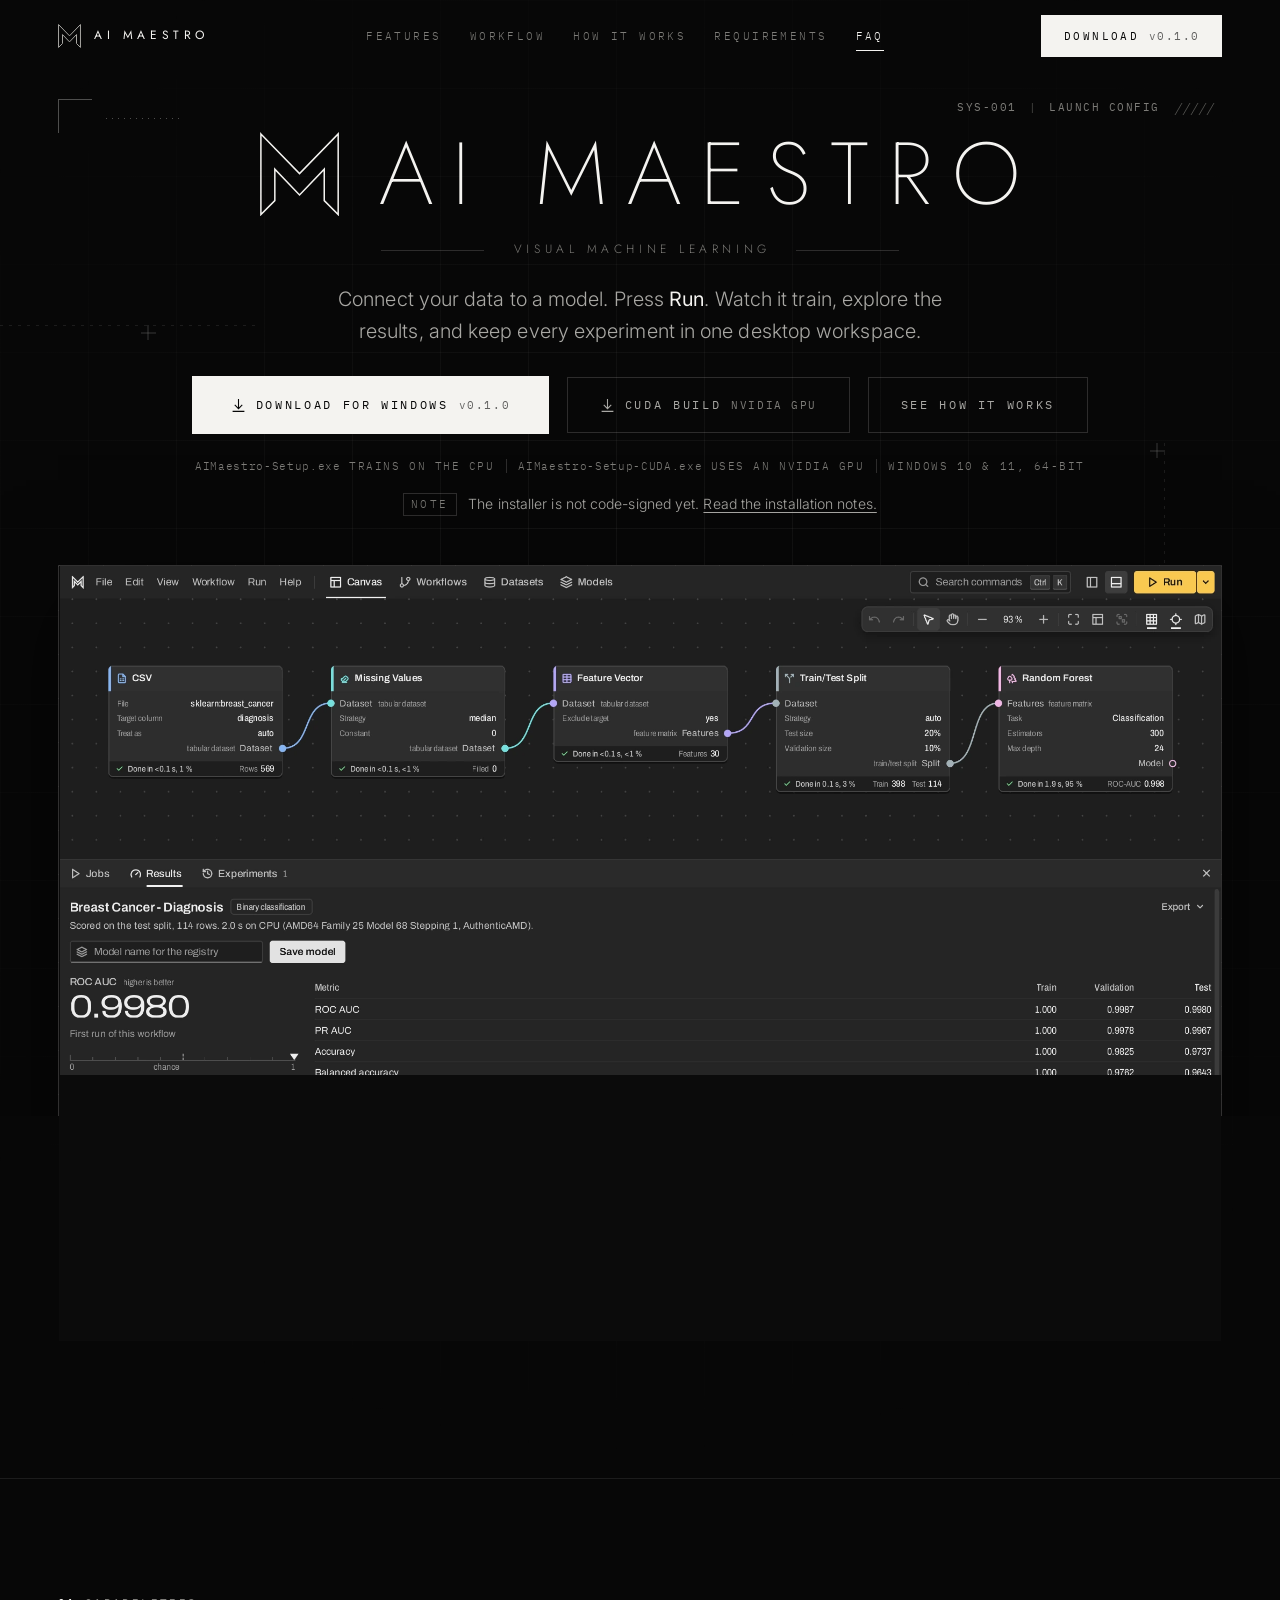
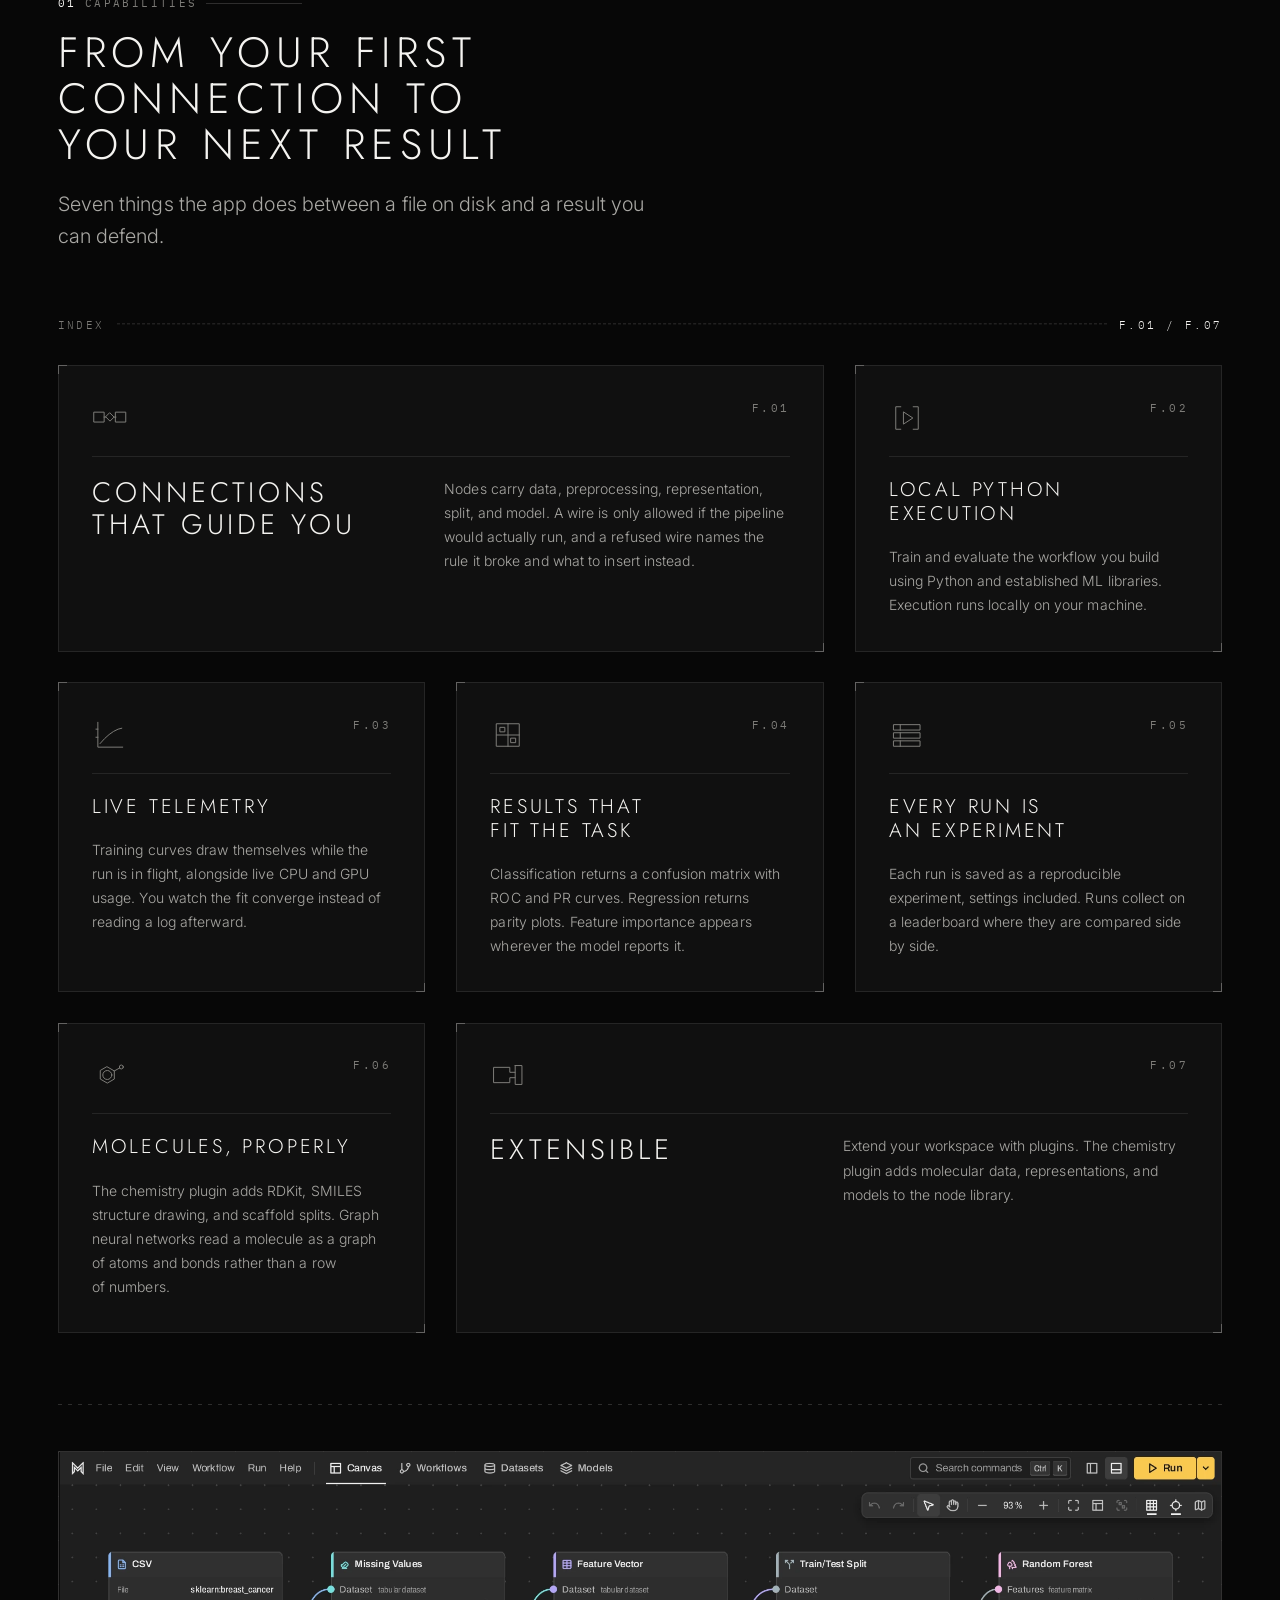
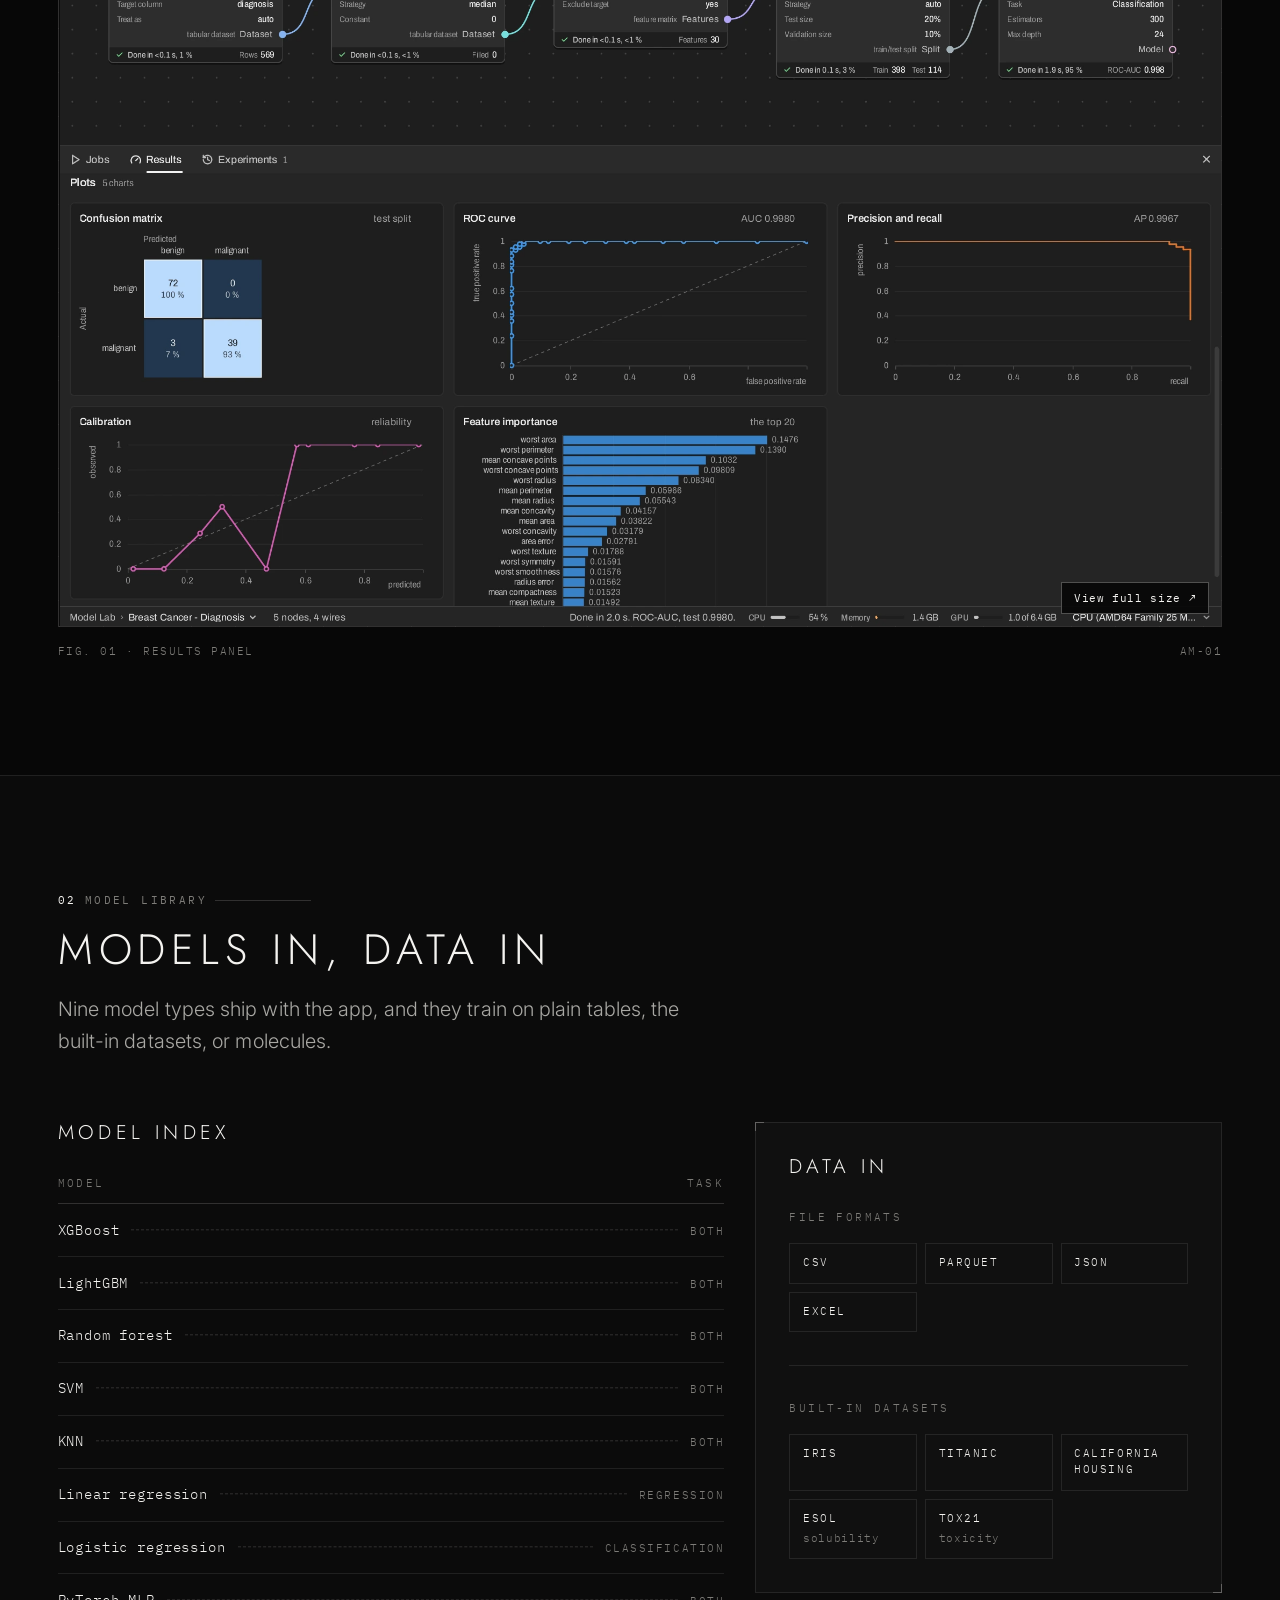
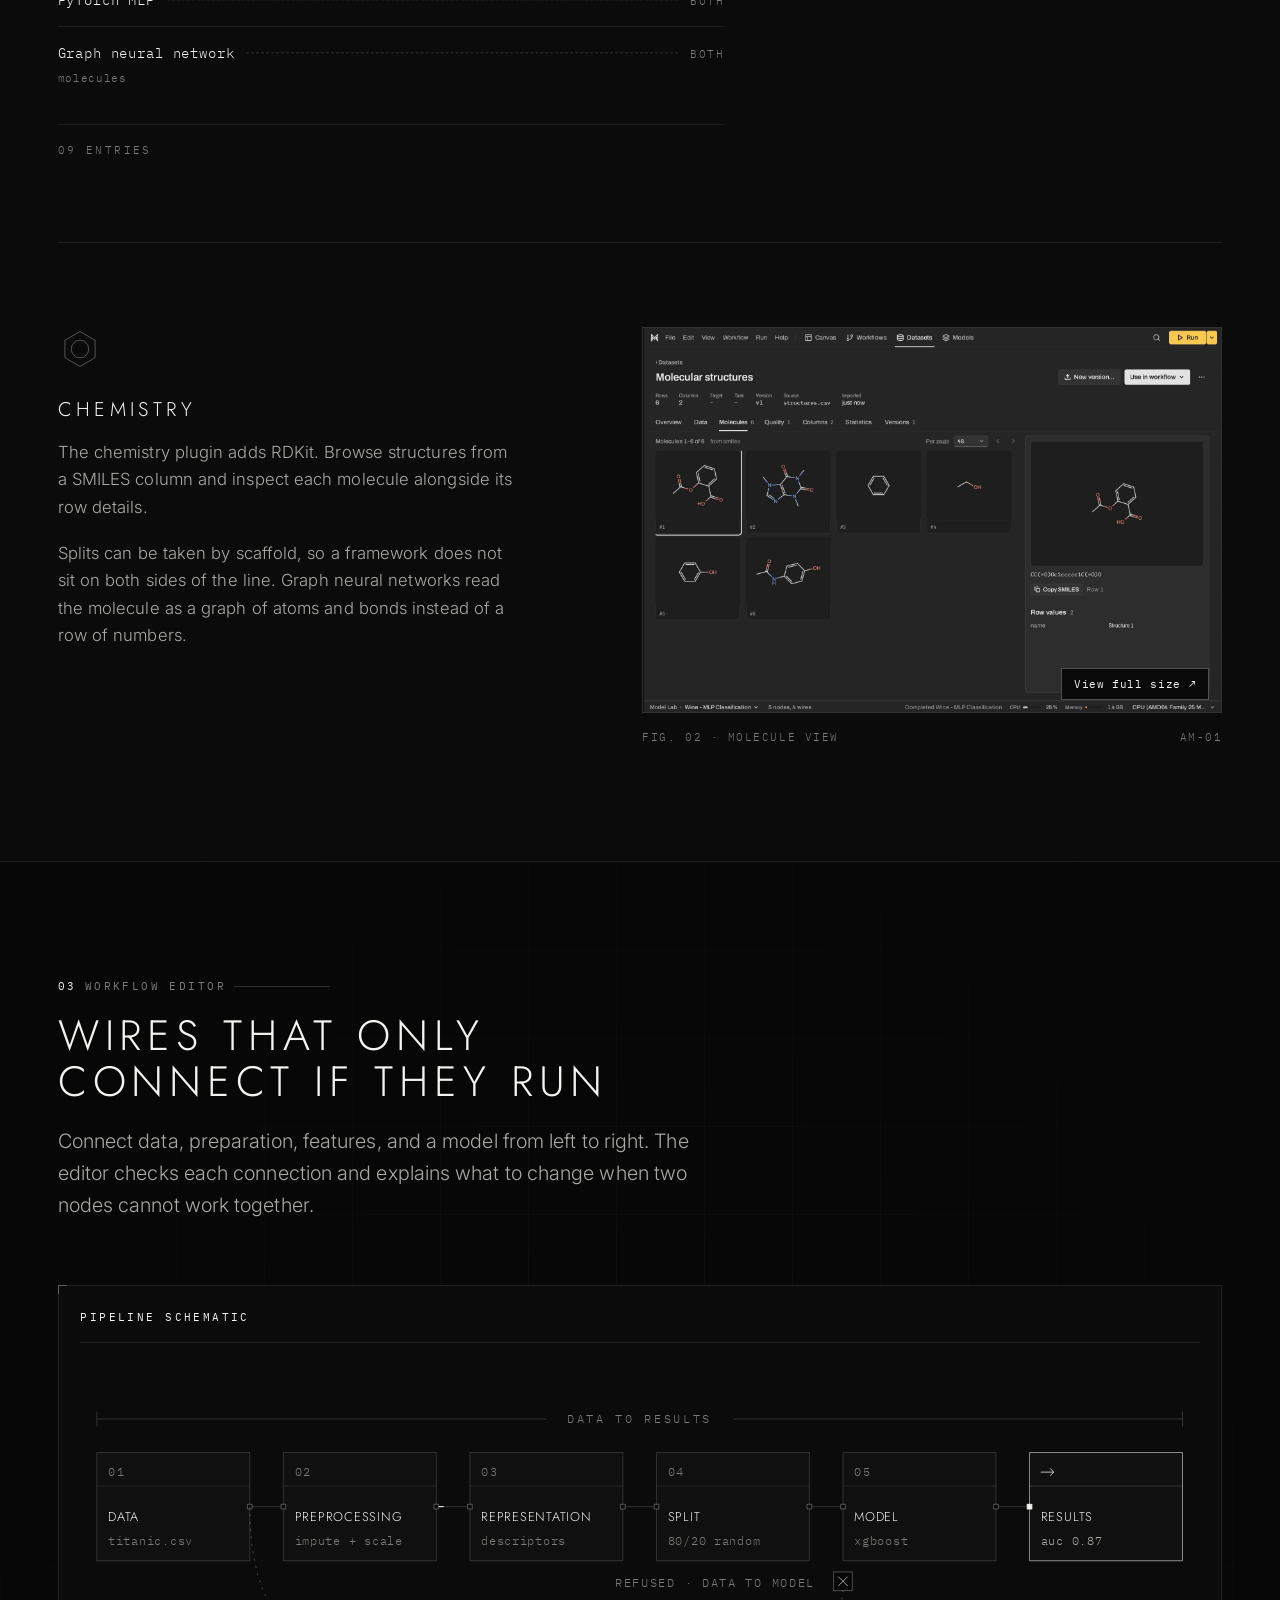
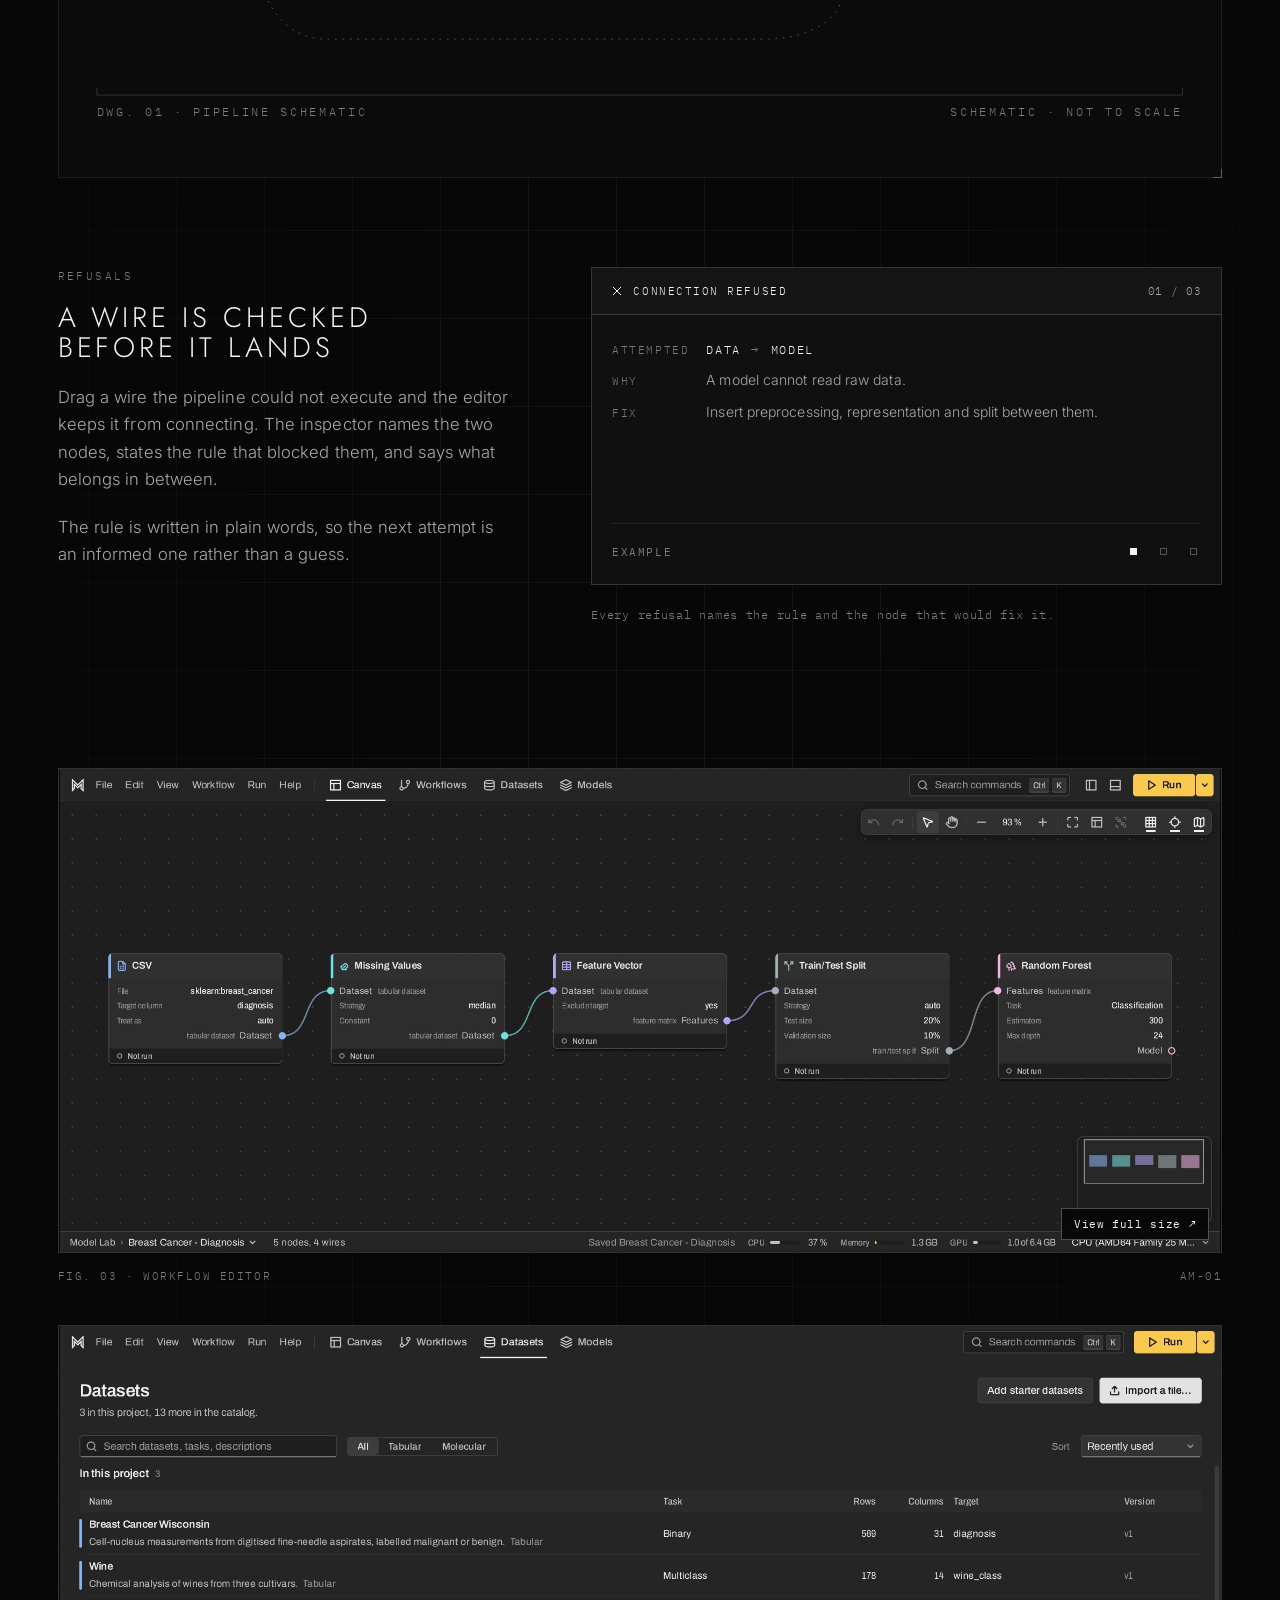
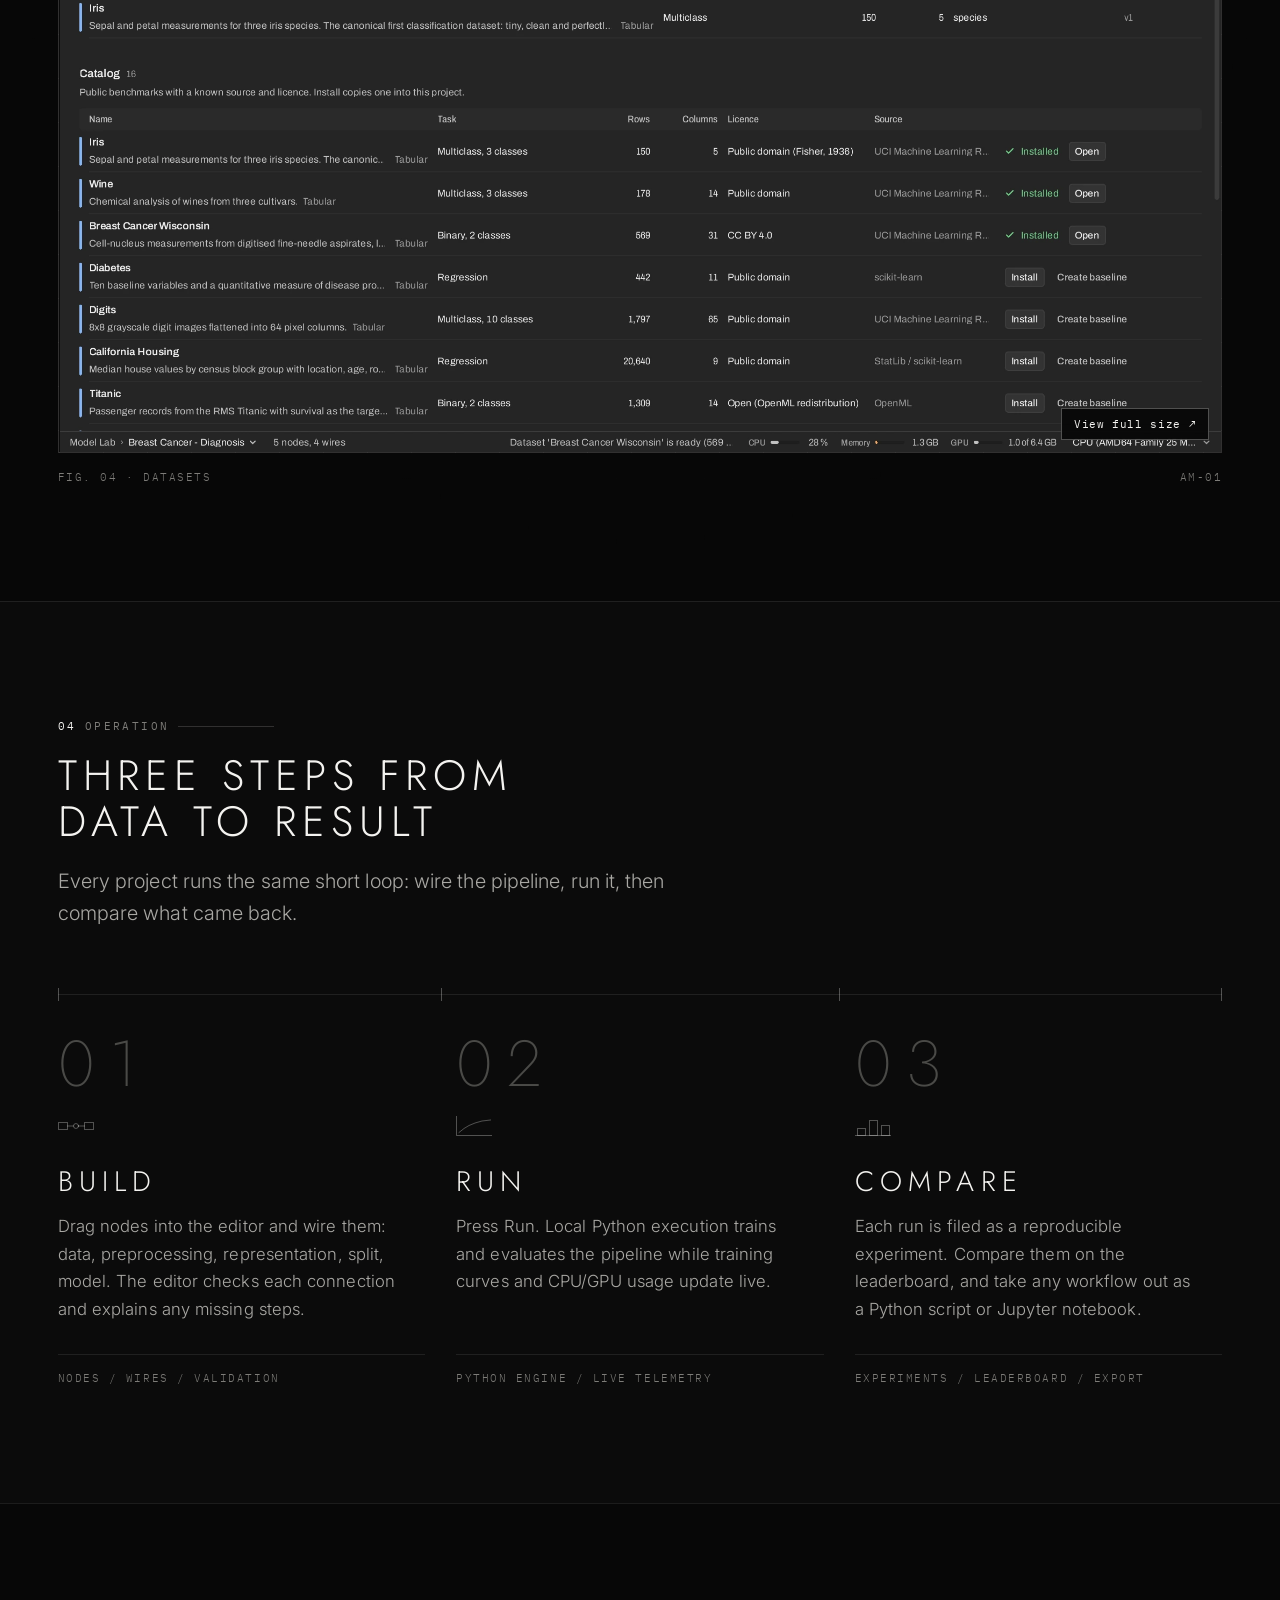
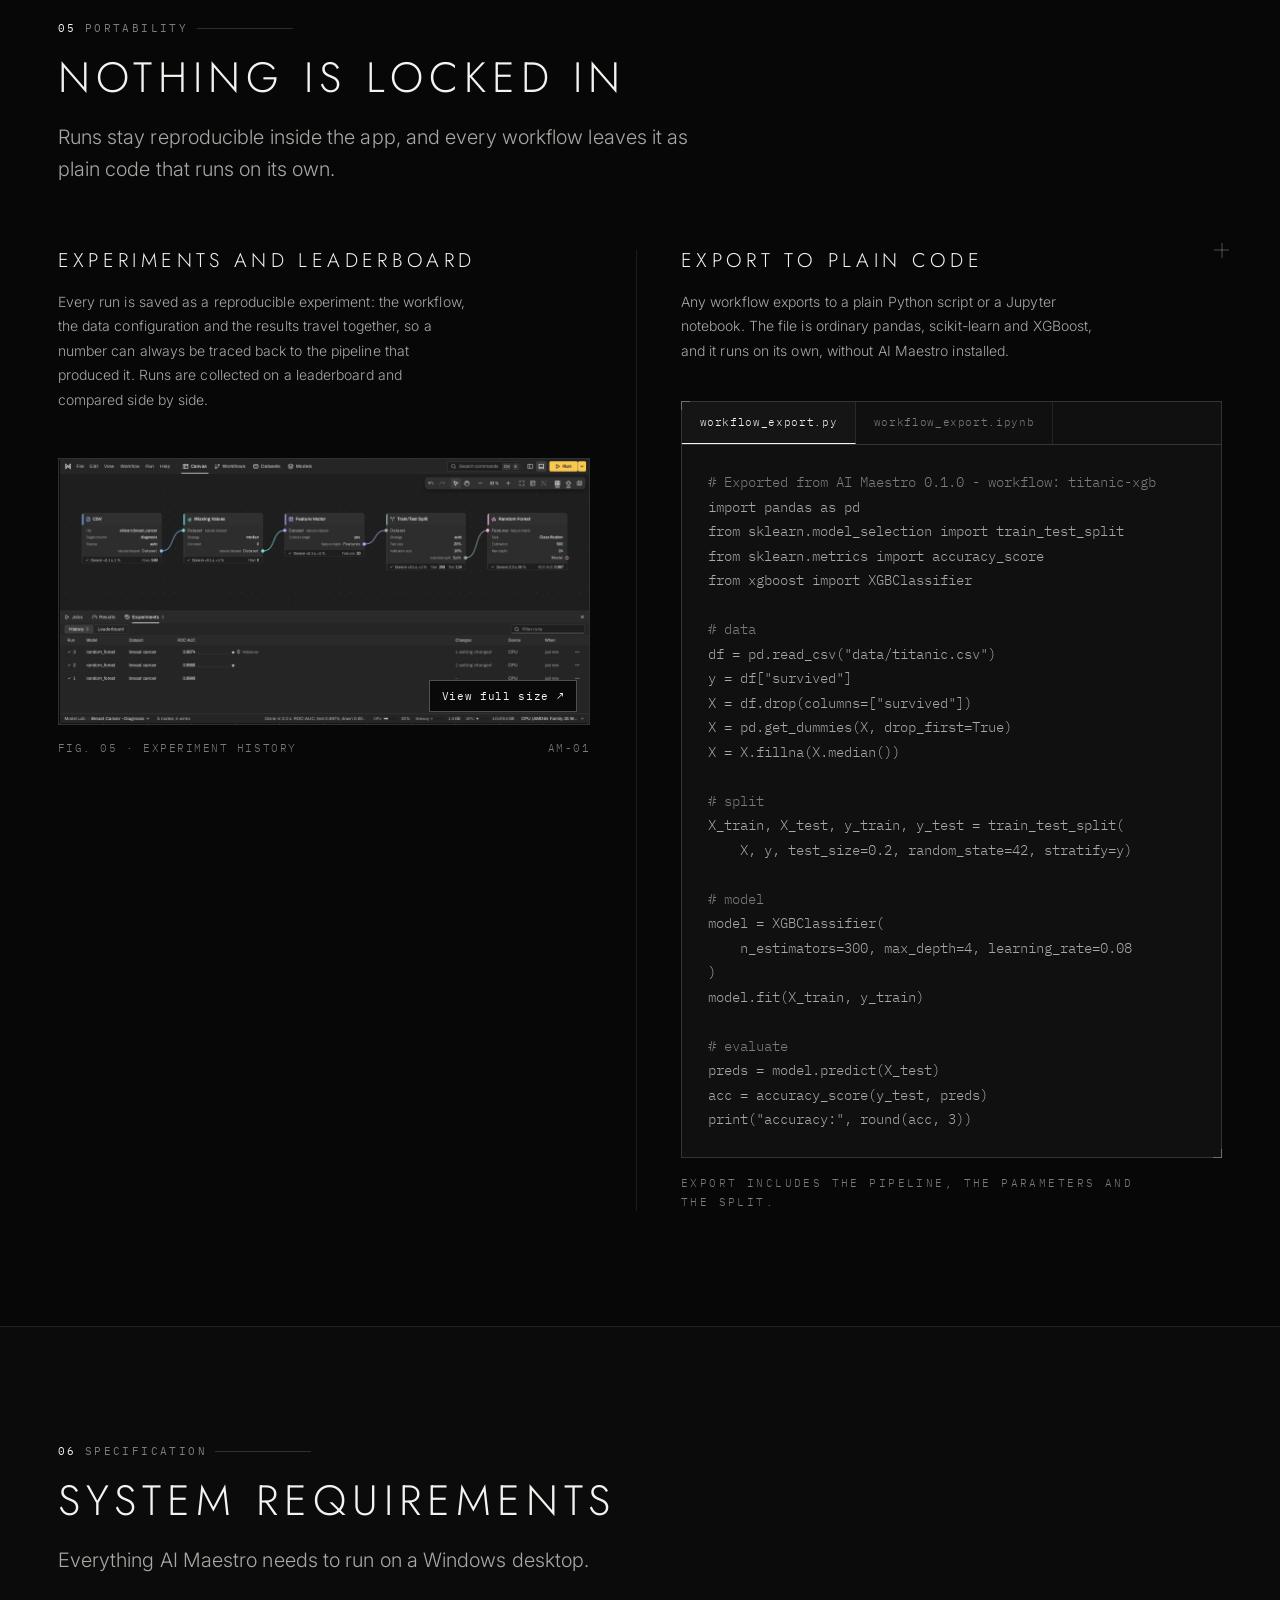
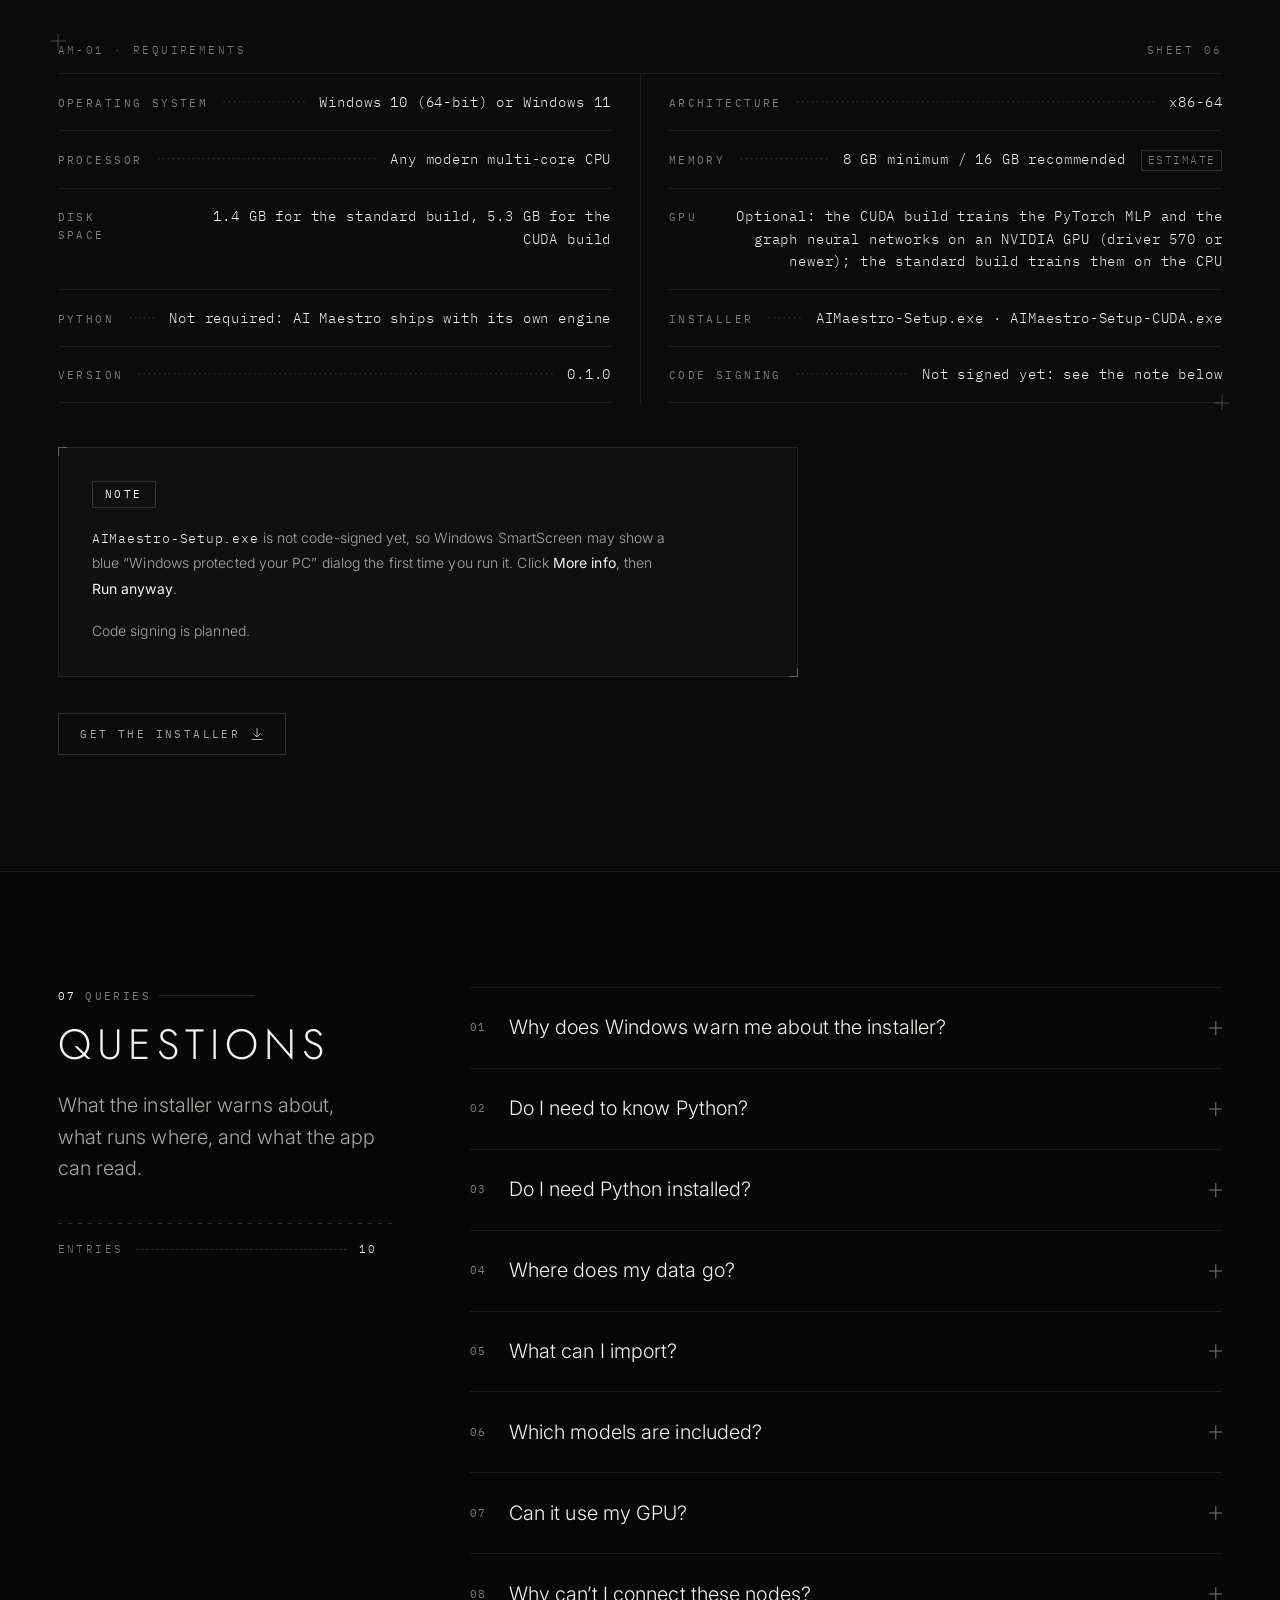
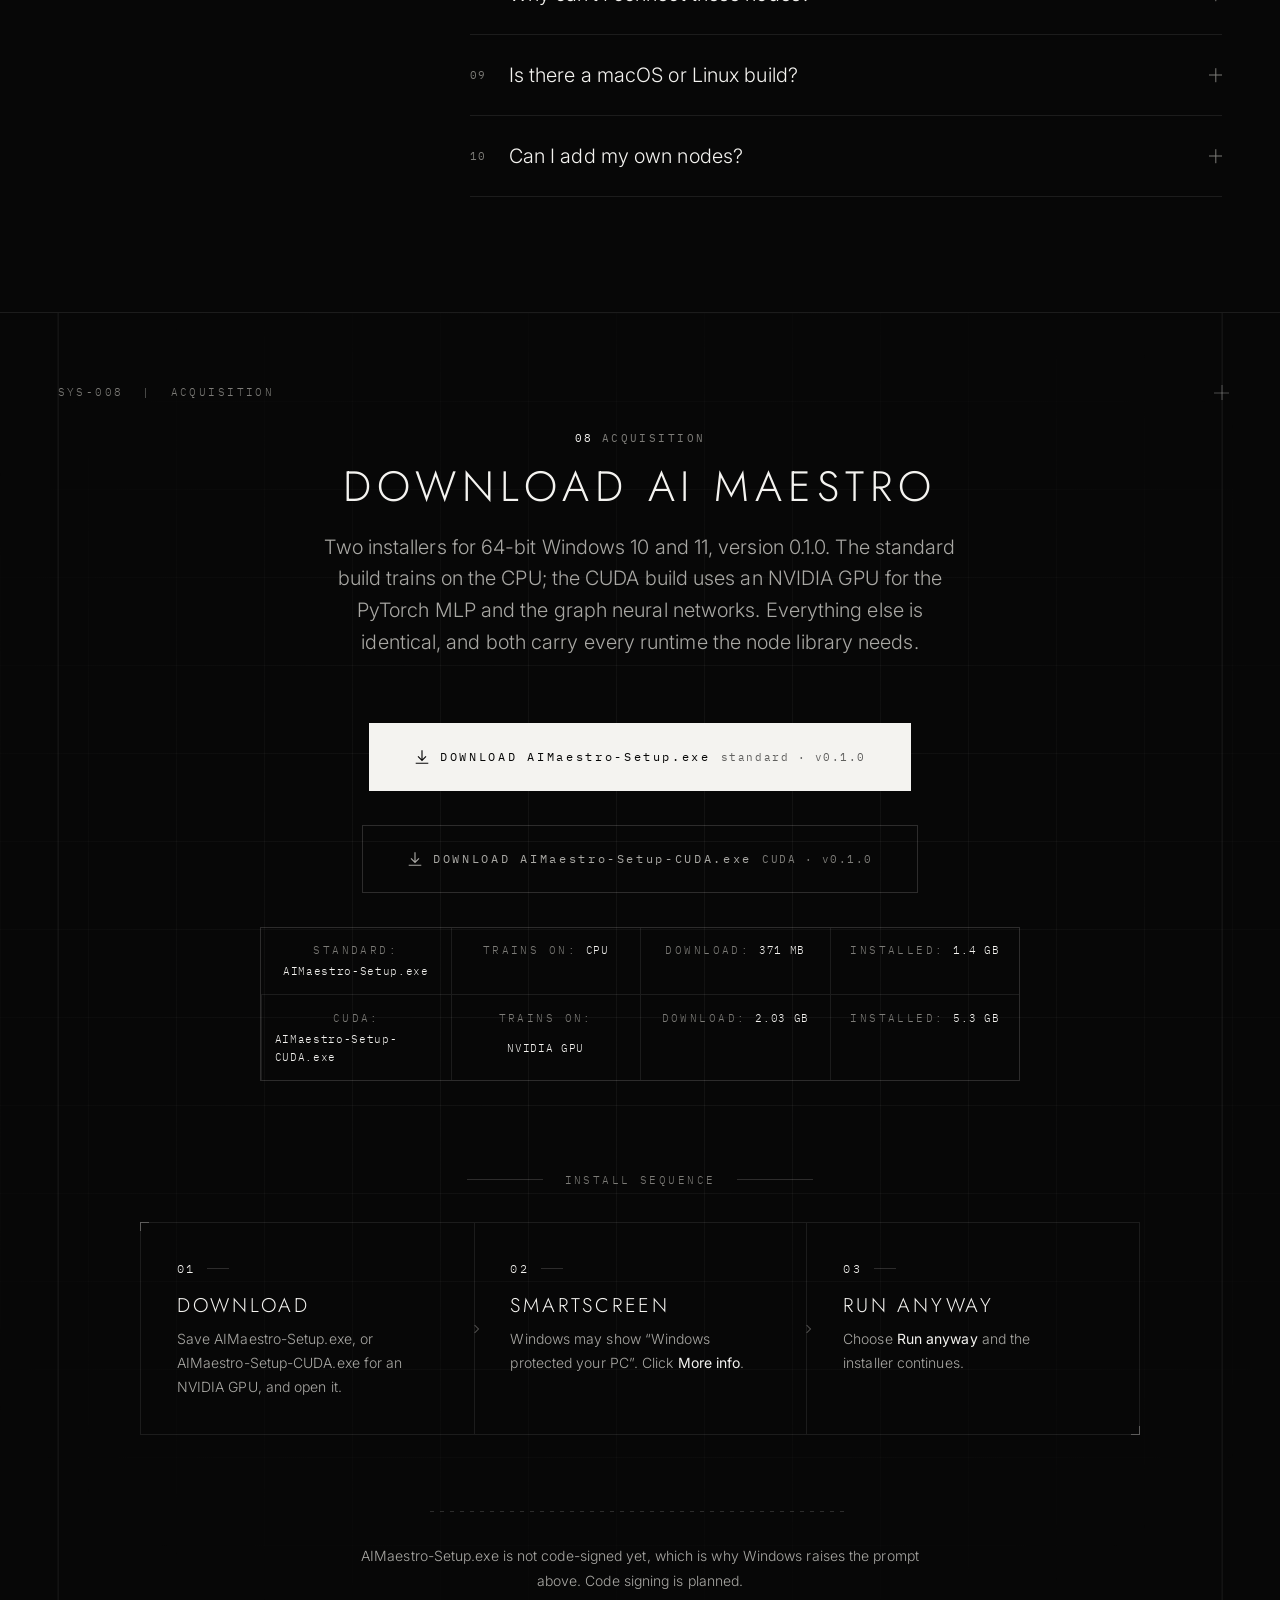
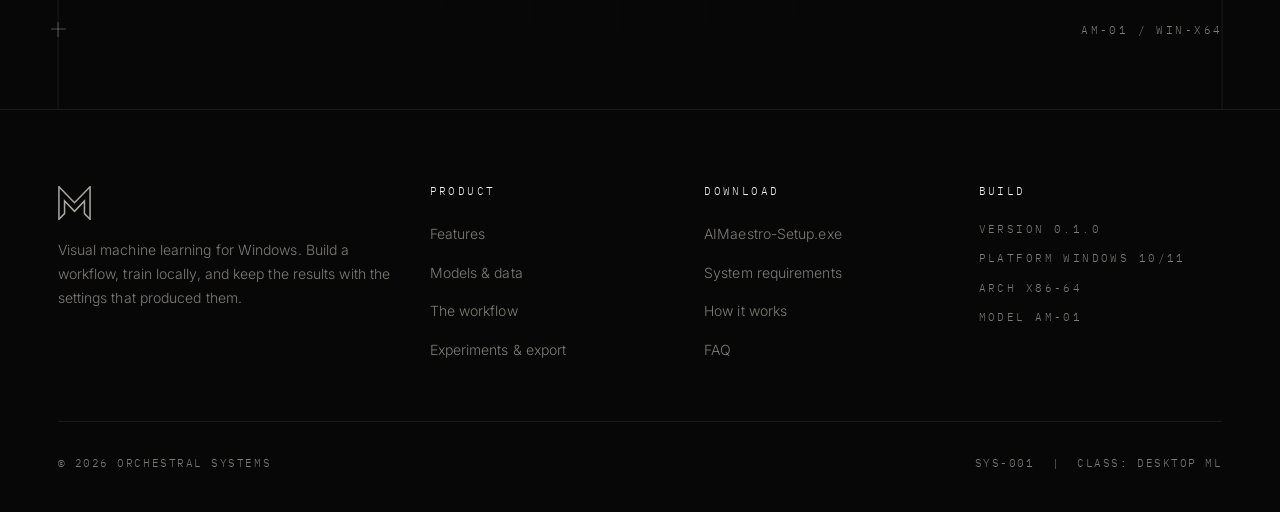
==== index.html @ 28913215 "Update installer download sizes and checksums" ====
<!DOCTYPE html>
<html lang="en">
<head>
<meta charset="utf-8">
<meta name="viewport" content="width=device-width, initial-scale=1">
<title>AI Maestro | Visual Machine Learning for Windows</title>
<meta name="description" content="Build visual ML workflows, train models locally, and compare your results. Download AI Maestro for Windows 10 and 11.">
<meta name="theme-color" content="#070707">
<meta name="color-scheme" content="dark">
<meta name="robots" content="index, follow, max-image-preview:large">
<!-- nginx (nginx.conf.template) rewrites the canonical URL, the social image and the
     site-verification tag to the host the page is served on. Served statically from a
     plain file host, edit the three values by hand. -->
<link rel="canonical" href="/">

<meta property="og:type" content="website">
<meta property="og:title" content="AI Maestro | Visual Machine Learning">
<meta property="og:description" content="Connect your data to a model. Train locally, inspect results, and keep every experiment. For Windows 10 and 11.">
<meta property="og:image" content="assets/og-image.png?v=0.1.0-7">
<meta property="og:image:alt" content="AI Maestro with a connected ML workflow and results from a local training run.">
<meta property="og:image:width" content="1200">
<meta property="og:image:height" content="630">
<meta name="twitter:card" content="summary_large_image">
<meta name="twitter:title" content="AI Maestro | Visual Machine Learning">
<meta name="twitter:description" content="Connect your data to a model. Train locally, inspect results, and keep every experiment. For Windows 10 and 11.">
<meta name="twitter:image" content="assets/og-image.png?v=0.1.0-7">
<meta name="twitter:image:alt" content="AI Maestro with a connected ML workflow and results from a local training run.">
<meta name="google-site-verification" content="">

<link rel="icon" href="assets/favicon.svg" type="image/svg+xml">
<link rel="apple-touch-icon" href="assets/favicon.svg">

<link rel="preconnect" href="https://fonts.googleapis.com">
<link rel="preconnect" href="https://fonts.gstatic.com" crossorigin>
<link rel="stylesheet" href="https://fonts.googleapis.com/css2?family=IBM+Plex+Mono:wght@300;400&family=Inter:wght@300;400&family=Jost:wght@200;300;400&display=swap">

<link rel="stylesheet" href="css/tokens.css?v=0.1.0-7">
<link rel="stylesheet" href="css/base.css?v=0.1.0-7">
<link rel="stylesheet" href="css/sections.css?v=0.1.0-7">

<script>document.documentElement.classList.add('js');</script>

<script type="application/ld+json">
{
  "@context": "https://schema.org",
  "@type": "SoftwareApplication",
  "name": "AI Maestro",
  "applicationCategory": "DeveloperApplication",
  "applicationSubCategory": "Machine Learning",
  "operatingSystem": "Windows 10, Windows 11",
  "softwareVersion": "0.1.0",
  "description": "A Windows desktop app for visual machine learning. Connect nodes in a workflow editor, train locally, and compare reproducible experiments.",
  "downloadUrl": "downloads/AIMaestro-Setup.exe",
  "fileFormat": "application/vnd.microsoft.portable-executable",
  "author": { "@type": "Organization", "name": "Orchestral Systems" }
}
</script>
</head>
<body>

<a class="skip" href="#main">Skip to content</a>

<header class="hdr">
  <div class="wrap hdr__in">
    <a class="hdr__brand" href="#top" aria-label="AI Maestro, home">
      <svg class="hdr__mark" viewBox="0 0 192 200" fill="none" aria-hidden="true">
        <path d="M4.5 4.5 L96 98.5 L187.5 4.5 L187.5 195.5 L154.5 162.5 L154.5 88 L96 149 L37.5 88 L37.5 162.5 L4.5 195.5 Z" stroke="currentColor" stroke-width="1" vector-effect="non-scaling-stroke"/>
      </svg>
      <span class="hdr__name">AI Maestro</span>
    </a>

    <nav class="nav" id="site-nav" aria-label="Primary">
      <a class="nav__link" href="#features">Features</a>
      <a class="nav__link" href="#workflow">Workflow</a>
      <a class="nav__link" href="#how">How it works</a>
      <a class="nav__link" href="#requirements">Requirements</a>
      <a class="nav__link" href="#faq">FAQ</a>
      <a class="btn btn--sm btn--primary" href="downloads/AIMaestro-Setup.exe" download>Download</a>
    </nav>

    <div class="hdr__cta">
      <a class="btn btn--sm btn--primary" href="downloads/AIMaestro-Setup.exe" download>
        Download <span class="btn__sub">v0.1.0</span>
      </a>
      <button class="burger" type="button" aria-expanded="false" aria-controls="site-nav" aria-label="Menu">
        <span></span>
      </button>
    </div>
  </div>
</header>

<main id="main" tabindex="-1">

<!-- ======================================================================
     HERO
     ====================================================================== -->
<section class="sec sec--flush s-hero grid-bg" id="top">

  <div class="wrap s-hero__in">

    <div class="s-hero__lockup reveal">
      <svg class="s-hero__mark" viewBox="0 0 192 200" fill="none" aria-hidden="true">
        <path d="M4.5 4.5 L96 98.5 L187.5 4.5 L187.5 195.5 L154.5 162.5 L154.5 88 L96 149 L37.5 88 L37.5 162.5 L4.5 195.5 Z" stroke="currentColor" stroke-width="3" vector-effect="non-scaling-stroke"/>
      </svg>
      <h1 class="s-hero__wordmark">AI Maestro</h1>
    </div>

    <p class="s-hero__sub reveal" style="--d:.08s">
      <span class="s-hero__sub-t">Visual machine learning</span>
    </p>

    <p class="s-hero__pitch reveal" style="--d:.16s">
      Connect your data to a model. Press <strong>Run</strong>. Watch it train, explore the results, and keep every experiment in one desktop workspace.
    </p>

    <div class="s-hero__actions reveal" style="--d:.24s">
      <a class="btn btn--primary" href="downloads/AIMaestro-Setup.exe" download>
        <svg class="btn__ico" viewBox="0 0 14 14" fill="none" stroke="currentColor" stroke-width="1" vector-effect="non-scaling-stroke" aria-hidden="true">
          <path d="M7 1v8.5M3.5 6.5 7 10l3.5-3.5M1.5 12.5h11"/>
        </svg>
        Download for Windows <span class="btn__sub">v0.1.0</span>
      </a>
      <a class="btn btn--ghost" href="downloads/AIMaestro-Setup-CUDA.exe" download>
        <svg class="btn__ico" viewBox="0 0 14 14" fill="none" stroke="currentColor" stroke-width="1" vector-effect="non-scaling-stroke" aria-hidden="true">
          <path d="M7 1v8.5M3.5 6.5 7 10l3.5-3.5M1.5 12.5h11"/>
        </svg>
        CUDA build <span class="btn__sub">NVIDIA GPU</span>
      </a>
      <a class="btn btn--ghost" href="#how">See how it works</a>
    </div>

    <ul class="s-hero__spec reveal" style="--d:.30s" role="list">
      <li class="s-hero__spec-i"><span class="s-hero__file">AIMaestro-Setup.exe</span> trains on the CPU</li>
      <li class="s-hero__spec-i"><span class="s-hero__file">AIMaestro-Setup-CUDA.exe</span> uses an NVIDIA GPU</li>
      <li class="s-hero__spec-i">Windows 10 &amp; 11, 64-bit</li>
    </ul>

    <p class="s-hero__note reveal" style="--d:.36s">
      <span class="s-hero__note-plate">Note</span>
      The installer is not code-signed yet. <a href="#download">Read the installation notes.</a>
    </p>

    <figure class="shot s-hero__preview reveal" style="--d:.28s; --shot-ar:3/2;">
      <a class="shot__frame" href="assets/screenshots/overview.webp" data-preview aria-label="Open full size: AI Maestro running a complete classification workflow with connected nodes, test scores, and experiment results.">
        <img src="assets/screenshots/overview.webp" width="2160" height="1440" fetchpriority="high" decoding="async" alt="AI Maestro running a complete classification workflow with connected nodes, test scores, and experiment results.">
        <div class="shot__ph"><p class="shot__ph-title">Explore your workflow and results</p><p class="shot__ph-meta">Preview unavailable. Please reload to try again.</p></div>
        <span class="shot__zoom" aria-hidden="true">View full size ↗</span>
      </a>
      <figcaption><span>Inside AI Maestro</span><span>A real local training run</span></figcaption>
    </figure>

  </div>

  <div class="s-hero__plate s-hero__plate--tl" aria-hidden="true">
    <span class="s-hero__corner"></span>
    <span class="s-hero__ticks"></span>
  </div>

  <div class="s-hero__plate s-hero__plate--tr" aria-hidden="true">
    <p class="s-hero__plate-l">SYS-001 <span class="s-hero__plate-d" aria-hidden="true">|</span> Launch config</p>
    <svg class="s-hero__hatch" viewBox="0 0 48 14" fill="none" aria-hidden="true">
      <path d="M1 13 L8 1 M9 13 L16 1 M17 13 L24 1 M25 13 L32 1 M33 13 L40 1" stroke="currentColor" stroke-width="1" vector-effect="non-scaling-stroke"/>
    </svg>
  </div>

  <div class="s-hero__plate s-hero__plate--bl" aria-hidden="true">
    <p class="s-hero__plate-l">Build 0.1.0</p>
    <p class="s-hero__plate-l">&copy; <span data-year>2026</span> Orchestral Systems</p>
  </div>

  <div class="s-hero__plate s-hero__plate--br" aria-hidden="true">
    <p class="s-hero__plate-l">Model: AM-01</p>
    <p class="s-hero__plate-l">Class: Desktop ML</p>
  </div>

  <span class="xhair s-hero__x s-hero__x--a" aria-hidden="true"></span>
  <span class="xhair s-hero__x s-hero__x--b" aria-hidden="true"></span>
  <span class="xhair s-hero__x s-hero__x--c" aria-hidden="true"></span>

  <span class="s-hero__orn s-hero__orn--h" aria-hidden="true"></span>
  <span class="s-hero__orn s-hero__orn--v" aria-hidden="true"></span>

  <div class="s-hero__scroll" aria-hidden="true">
    <span class="s-hero__scroll-w">Scroll</span>
    <span class="s-hero__scroll-line"></span>
  </div>

</section>

<!-- ======================================================================
     FEATURES
     ====================================================================== -->
<section class="sec s-features" id="features" aria-labelledby="features-t">
  <div class="wrap">

    <header class="sec__head reveal">
      <p class="eyebrow"><span class="eyebrow__idx">01</span> CAPABILITIES</p>
      <h2 class="sec__title" id="features-t">From your first connection to your next result</h2>
      <p class="sec__lede">Seven things the app does between a file on disk and a result you can defend.</p>
    </header>

    <p class="leader s-features__index reveal" aria-hidden="true">
      <span class="mono">Index</span>
      <span class="mono mono--ink">F.01 / F.07</span>
    </p>

    <ul class="s-features__grid" data-stagger="0.07" role="list">

      <li class="reveal s-features__item s-features__item--wide">
        <article class="card bracket s-features__card">
          <div class="s-features__top">
            <svg class="s-features__glyph" viewBox="0 0 40 40" width="40" height="40" fill="none" stroke="currentColor" stroke-width="1" aria-hidden="true" focusable="false">
              <rect x="2.5" y="13.5" width="11" height="11"/>
              <rect x="26.5" y="13.5" width="11" height="11"/>
              <path d="M13.5 19H15.5"/>
              <path d="M24.5 19H26.5"/>
              <path d="M20 14.5 24.5 19 20 23.5 15.5 19Z"/>
            </svg>
            <span class="s-features__idx">F.01</span>
          </div>
          <h3 class="s-features__title">Connections that guide you</h3>
          <p class="s-features__copy">Nodes carry data, preprocessing, representation, split, and model. A wire is only allowed if the pipeline would actually run, and a refused wire names the rule it broke and what to insert instead.</p>
        </article>
      </li>

      <li class="reveal s-features__item">
        <article class="card bracket s-features__card">
          <div class="s-features__top">
            <svg class="s-features__glyph" viewBox="0 0 40 40" width="40" height="40" fill="none" stroke="currentColor" stroke-width="1" aria-hidden="true" focusable="false">
              <path d="M13 7.5H7.5V32.5H13"/>
              <path d="M27 7.5H32.5V32.5H27"/>
              <path d="M16.5 13.5 26.5 20 16.5 26.5Z"/>
            </svg>
            <span class="s-features__idx">F.02</span>
          </div>
          <h3 class="s-features__title">Local Python execution</h3>
          <p class="s-features__copy">Train and evaluate the workflow you build using Python and established ML libraries. Execution runs locally on your machine.</p>
        </article>
      </li>

      <li class="reveal s-features__item">
        <article class="card bracket s-features__card">
          <div class="s-features__top">
            <svg class="s-features__glyph" viewBox="0 0 40 40" width="40" height="40" fill="none" stroke="currentColor" stroke-width="1" aria-hidden="true" focusable="false">
              <path d="M6.5 6V33.5H34"/>
              <path d="M4.5 13.5H6.5"/>
              <path d="M4.5 22.5H6.5"/>
              <path d="M9 29.5 14 24 19 19.5 24 16 29 13.5 33 12.5"/>
            </svg>
            <span class="s-features__idx">F.03</span>
          </div>
          <h3 class="s-features__title">Live telemetry</h3>
          <p class="s-features__copy">Training curves draw themselves while the run is in flight, alongside live CPU and GPU usage. You watch the fit converge instead of reading a log afterward.</p>
        </article>
      </li>

      <li class="reveal s-features__item">
        <article class="card bracket s-features__card">
          <div class="s-features__top">
            <svg class="s-features__glyph" viewBox="0 0 40 40" width="40" height="40" fill="none" stroke="currentColor" stroke-width="1" aria-hidden="true" focusable="false">
              <rect x="7.5" y="7.5" width="25" height="25"/>
              <path d="M20 7.5V32.5"/>
              <path d="M7.5 20H32.5"/>
              <rect x="11.5" y="11.5" width="5" height="5"/>
              <rect x="23.5" y="23.5" width="5" height="5"/>
            </svg>
            <span class="s-features__idx">F.04</span>
          </div>
          <h3 class="s-features__title">Results that fit the task</h3>
          <p class="s-features__copy">Classification returns a confusion matrix with ROC and PR curves. Regression returns parity plots. Feature importance appears wherever the model reports it.</p>
        </article>
      </li>

      <li class="reveal s-features__item">
        <article class="card bracket s-features__card">
          <div class="s-features__top">
            <svg class="s-features__glyph" viewBox="0 0 40 40" width="40" height="40" fill="none" stroke="currentColor" stroke-width="1" aria-hidden="true" focusable="false">
              <rect x="5.5" y="8.5" width="29" height="6"/>
              <rect x="5.5" y="17.5" width="29" height="6"/>
              <rect x="5.5" y="26.5" width="29" height="6"/>
              <path d="M12.5 8.5V14.5"/>
              <path d="M12.5 17.5V23.5"/>
              <path d="M12.5 26.5V32.5"/>
            </svg>
            <span class="s-features__idx">F.05</span>
          </div>
          <h3 class="s-features__title">Every run is an experiment</h3>
          <p class="s-features__copy">Each run is saved as a reproducible experiment, settings included. Runs collect on a leaderboard where they are compared side by side.</p>
        </article>
      </li>

      <li class="reveal s-features__item">
        <article class="card bracket s-features__card">
          <div class="s-features__top">
            <svg class="s-features__glyph" viewBox="0 0 40 40" width="40" height="40" fill="none" stroke="currentColor" stroke-width="1" aria-hidden="true" focusable="false">
              <path d="M17 11 24.8 15.5 24.8 24.5 17 29 9.2 24.5 9.2 15.5Z"/>
              <circle cx="17" cy="20" r="5"/>
              <path d="M24.8 15.5 30.7 12.2"/>
              <circle cx="32.6" cy="11.1" r="2.2"/>
            </svg>
            <span class="s-features__idx">F.06</span>
          </div>
          <h3 class="s-features__title">Molecules, properly</h3>
          <p class="s-features__copy">The chemistry plugin adds RDKit, SMILES structure drawing, and scaffold splits. Graph neural networks read a molecule as a graph of atoms and bonds rather than a row of numbers.</p>
        </article>
      </li>

      <li class="reveal s-features__item s-features__item--wide">
        <article class="card bracket s-features__card">
          <div class="s-features__top">
            <svg class="s-features__glyph" viewBox="0 0 40 40" width="40" height="40" fill="none" stroke="currentColor" stroke-width="1" aria-hidden="true" focusable="false">
              <path d="M4.5 11.5H22V17H28V23H22V28.5H4.5Z"/>
              <path d="M28 9.5H35.5V30.5H28V23"/>
              <path d="M28 17V9.5"/>
            </svg>
            <span class="s-features__idx">F.07</span>
          </div>
          <h3 class="s-features__title">Extensible</h3>
          <p class="s-features__copy">Extend your workspace with plugins. The chemistry plugin adds molecular data, representations, and models to the node library.</p>
        </article>
      </li>

    </ul>

    <hr class="hr hr--dash s-features__rule">

    <figure class="shot reveal s-features__shot" style="--shot-ar: 3/2;">
      <a class="shot__frame" href="assets/screenshots/results.webp" data-preview aria-label="Open full size: A completed classification workflow above a confusion matrix, ROC curve, calibration chart, and feature importance.">
          <img src="assets/screenshots/results.webp" alt="A completed classification workflow above a confusion matrix, ROC curve, calibration chart, and feature importance." width="2160" height="1440" loading="lazy" decoding="async">
        <div class="shot__ph">
          <div class="shot__ph-box" aria-hidden="true"></div>
          <p class="shot__ph-title">SCREENSHOT &middot; RESULTS</p>
          <p class="shot__ph-meta">Preview unavailable. Please reload to try again.</p>
        </div>
        <span class="shot__zoom" aria-hidden="true">View full size ↗</span></a>
      <figcaption><span>FIG. 01 &middot; RESULTS PANEL</span><span>AM-01</span></figcaption>
    </figure>

  </div>
</section>

<!-- ======================================================================
     MODELS
     ====================================================================== -->
<section class="sec sec--raised s-models" id="models" aria-labelledby="models-t">
  <div class="wrap">

    <header class="sec__head reveal">
      <p class="eyebrow"><span class="eyebrow__idx">02</span> Model library</p>
      <h2 class="sec__title" id="models-t">Models in, data in</h2>
      <p class="sec__lede">Nine model types ship with the app, and they train on plain tables, the built-in datasets, or molecules.</p>
    </header>

    <div class="s-models__grid" data-stagger="0.07">

      <div class="s-models__col s-models__col--index reveal">
        <h3 class="s-models__h">Model index</h3>

        <div class="s-models__chead">
          <span class="mono">Model</span>
          <span class="mono">Task</span>
        </div>

        <dl class="s-models__list">
          <div class="s-models__row leader">
            <dt class="s-models__name">XGBoost</dt>
            <dd class="s-models__tag">Both</dd>
          </div>
          <div class="s-models__row leader">
            <dt class="s-models__name">LightGBM</dt>
            <dd class="s-models__tag">Both</dd>
          </div>
          <div class="s-models__row leader">
            <dt class="s-models__name">Random forest</dt>
            <dd class="s-models__tag">Both</dd>
          </div>
          <div class="s-models__row leader">
            <dt class="s-models__name">SVM</dt>
            <dd class="s-models__tag">Both</dd>
          </div>
          <div class="s-models__row leader">
            <dt class="s-models__name">KNN</dt>
            <dd class="s-models__tag">Both</dd>
          </div>
          <div class="s-models__row leader">
            <dt class="s-models__name">Linear regression</dt>
            <dd class="s-models__tag">Regression</dd>
          </div>
          <div class="s-models__row leader">
            <dt class="s-models__name">Logistic regression</dt>
            <dd class="s-models__tag">Classification</dd>
          </div>
          <div class="s-models__row leader">
            <dt class="s-models__name">PyTorch MLP</dt>
            <dd class="s-models__tag">Both</dd>
          </div>
          <div class="s-models__row leader">
            <dt class="s-models__name">Graph neural network<span class="s-models__qual">molecules</span></dt>
            <dd class="s-models__tag">Both</dd>
          </div>
        </dl>

        <p class="s-models__foot mono">09 entries</p>
      </div>

      <div class="s-models__col s-models__col--data card bracket reveal">
        <h3 class="s-models__h">Data in</h3>

        <div class="s-models__group">
          <p class="mono s-models__glabel" id="models-fmt">File formats</p>
          <ul class="s-models__cells" aria-labelledby="models-fmt" role="list">
            <li class="s-models__cell">CSV</li>
            <li class="s-models__cell">Parquet</li>
            <li class="s-models__cell">JSON</li>
            <li class="s-models__cell">Excel</li>
          </ul>
        </div>

        <div class="s-models__group">
          <p class="mono s-models__glabel" id="models-sets">Built-in datasets</p>
          <ul class="s-models__cells" aria-labelledby="models-sets" role="list">
            <li class="s-models__cell">Iris</li>
            <li class="s-models__cell">Titanic</li>
            <li class="s-models__cell">California Housing</li>
            <li class="s-models__cell">ESOL<span class="s-models__hint">solubility</span></li>
            <li class="s-models__cell">Tox21<span class="s-models__hint">toxicity</span></li>
          </ul>
        </div>
      </div>

    </div>

    <hr class="hr s-models__rule">

    <div class="s-models__chem">

      <div class="s-models__chem-copy reveal">
        <svg class="s-models__hex" viewBox="0 0 48 48" aria-hidden="true" focusable="false">
          <path d="M24 5 L40.45 14.5 L40.45 33.5 L24 43 L7.55 33.5 L7.55 14.5 Z"></path>
          <circle cx="24" cy="24" r="9.5"></circle>
        </svg>

        <h3 class="s-models__h">Chemistry</h3>
        <p>The chemistry plugin adds RDKit. Browse structures from a SMILES column and inspect each molecule alongside its row details.</p>
        <p>Splits can be taken by scaffold, so a framework does not sit on both sides of the line. Graph neural networks read the molecule as a graph of atoms and bonds instead of a row of numbers.</p>
      </div>

      <figure class="shot reveal" style="--shot-ar:1800/1200;">
        <a class="shot__frame" href="assets/screenshots/molecule.webp" data-preview aria-label="Open full size: The molecular dataset gallery with six SMILES structures and a selected molecule shown in detail.">
          <img src="assets/screenshots/molecule.webp" alt="The molecular dataset gallery with six SMILES structures and a selected molecule shown in detail." width="1800" height="1200" loading="lazy" decoding="async">
          <div class="shot__ph">
            <div class="shot__ph-box" aria-hidden="true"></div>
            <p class="shot__ph-title">SCREENSHOT &#183; MOLECULE</p>
            <p class="shot__ph-meta">Preview unavailable. Please reload to try again.</p>
          </div>
        <span class="shot__zoom" aria-hidden="true">View full size ↗</span></a>
        <figcaption><span>FIG. 02 &#183; Molecule view</span><span>AM-01</span></figcaption>
      </figure>

    </div>

  </div>
</section>

<!-- ======================================================================
     WORKFLOW
     ====================================================================== -->
<section class="sec s-workflow grid-bg" id="workflow" aria-labelledby="workflow-t">
  <div class="wrap">

    <header class="sec__head reveal">
      <p class="eyebrow"><span class="eyebrow__idx">03</span> WORKFLOW EDITOR</p>
      <h2 class="sec__title" id="workflow-t">Wires that only connect if they run</h2>
      <p class="sec__lede">Connect data, preparation, features, and a model from left to right.
        The editor checks each connection and explains what to change when two nodes cannot work together.</p>
    </header>

    <!-- PART 1 | pipeline schematic --------------------------------------- -->
    <div class="s-workflow__plate bracket reveal">
      <div class="s-workflow__plate-head">
        <span class="s-workflow__tag s-workflow__tag--ink">PIPELINE SCHEMATIC</span>
        <span class="s-workflow__tag s-workflow__hint" aria-hidden="true">SCROLL &rarr;</span>
      </div>

      <div class="s-workflow__scroll" role="group" tabindex="0" aria-label="Pipeline diagram, scroll horizontally">
        <svg class="s-workflow__svg" viewBox="0 0 1200 420" preserveAspectRatio="xMidYMid meet"
             role="img" aria-labelledby="wf-svg-t" aria-describedby="wf-svg-d">
          <title id="wf-svg-t">Schematic of an AI Maestro pipeline: five stages wired into a results readout</title>
          <desc id="wf-svg-d">Six blocks stand in a row and are wired left to right: data holding
            titanic.csv, preprocessing doing impute and scale, representation producing descriptors,
            split at eighty twenty random, and a model running xgboost, ending in a results readout.
            Below the row a dotted wire leaves the data block, runs across, and stops at a crossed
            box under the model input: a connection the editor refused, because a model cannot read
            raw data.</desc>

          <!-- dimension line -->
          <g class="wf-dim">
            <line x1="18" y1="52" x2="18" y2="68"/>
            <line x1="1182" y1="52" x2="1182" y2="68"/>
            <line x1="18" y1="60" x2="500" y2="60"/>
            <line x1="700" y1="60" x2="1182" y2="60"/>
          </g>
          <text class="wf-dim-t" x="600" y="64" font-size="13" text-anchor="middle">DATA TO RESULTS</text>

          <!-- wires and the travelling signal sit BEHIND the node boxes, so the
               pulse vanishes into each stage and reappears on the far side -->
          <path class="wf-wire" d="M182 154H218M382 154H418M582 154H618M782 154H818M982 154H1018"/>
          <path class="wf-pulse" data-wf-pulse d="M182 154H1018"/>

          <!-- stage 01 -->
          <g class="wf-node">
            <rect class="wf-box" x="18" y="96" width="164" height="116"/>
            <line class="wf-rule" x1="18" y1="132" x2="182" y2="132"/>
            <text class="wf-plate" x="30" y="121" font-size="13">01</text>
            <text class="wf-name" x="30" y="169" font-size="13.6">DATA</text>
            <text class="wf-sub" x="30" y="195" font-size="13">titanic.csv</text>
          </g>

          <!-- stage 02 -->
          <g class="wf-node">
            <rect class="wf-box" x="218" y="96" width="164" height="116"/>
            <line class="wf-rule" x1="218" y1="132" x2="382" y2="132"/>
            <text class="wf-plate" x="230" y="121" font-size="13">02</text>
            <text class="wf-name" x="230" y="169" font-size="13.6">PREPROCESSING</text>
            <text class="wf-sub" x="230" y="195" font-size="13">impute + scale</text>
          </g>

          <!-- stage 03 -->
          <g class="wf-node">
            <rect class="wf-box" x="418" y="96" width="164" height="116"/>
            <line class="wf-rule" x1="418" y1="132" x2="582" y2="132"/>
            <text class="wf-plate" x="430" y="121" font-size="13">03</text>
            <text class="wf-name" x="430" y="169" font-size="13.6">REPRESENTATION</text>
            <text class="wf-sub" x="430" y="195" font-size="13">descriptors</text>
          </g>

          <!-- stage 04 -->
          <g class="wf-node">
            <rect class="wf-box" x="618" y="96" width="164" height="116"/>
            <line class="wf-rule" x1="618" y1="132" x2="782" y2="132"/>
            <text class="wf-plate" x="630" y="121" font-size="13">04</text>
            <text class="wf-name" x="630" y="169" font-size="13.6">SPLIT</text>
            <text class="wf-sub" x="630" y="195" font-size="13">80/20 random</text>
          </g>

          <!-- stage 05 -->
          <g class="wf-node">
            <rect class="wf-box" x="818" y="96" width="164" height="116"/>
            <line class="wf-rule" x1="818" y1="132" x2="982" y2="132"/>
            <text class="wf-plate" x="830" y="121" font-size="13">05</text>
            <text class="wf-name" x="830" y="169" font-size="13.6">MODEL</text>
            <text class="wf-sub" x="830" y="195" font-size="13">xgboost</text>
          </g>

          <!-- readout node. The score shown is illustrative sample content inside a
               diagram, not a claimed benchmark. -->
          <g class="wf-node wf-node--out">
            <rect class="wf-box" x="1018" y="96" width="164" height="116"/>
            <line class="wf-rule" x1="1018" y1="132" x2="1182" y2="132"/>
            <g class="wf-arrow">
              <line x1="1030" y1="117" x2="1044" y2="117"/>
              <polyline points="1040,113 1044,117 1040,121"/>
            </g>
            <text class="wf-name" x="1030" y="169" font-size="13.6">RESULTS</text>
            <text class="wf-sub" x="1030" y="195" font-size="13">auc 0.87</text>
          </g>

          <!-- wires: base hairline, then the pulse workflow.js sweeps along it -->

          <!-- ports -->
          <g class="wf-port">
            <rect x="179.5" y="151.5" width="5" height="5"/>
            <rect x="215.5" y="151.5" width="5" height="5"/>
            <rect x="379.5" y="151.5" width="5" height="5"/>
            <rect x="415.5" y="151.5" width="5" height="5"/>
            <rect x="579.5" y="151.5" width="5" height="5"/>
            <rect x="615.5" y="151.5" width="5" height="5"/>
            <rect x="779.5" y="151.5" width="5" height="5"/>
            <rect x="815.5" y="151.5" width="5" height="5"/>
            <rect x="979.5" y="151.5" width="5" height="5"/>
          </g>
          <rect class="wf-port wf-port--inv" x="1015.5" y="151.5" width="5" height="5"/>

          <!-- the refused wire: data straight to model -->
          <path class="wf-ref" d="M182 154C182 240 210 296 264 296H734C786 296 818 272 818 244"/>
          <text class="wf-ref-t" x="788" y="240" font-size="13" text-anchor="end">REFUSED &#183; DATA TO MODEL</text>
          <g>
            <rect class="wf-x-box" x="808" y="224" width="20" height="20"/>
            <line class="wf-x-l" x1="813" y1="229" x2="823" y2="239"/>
            <line class="wf-x-l" x1="823" y1="229" x2="813" y2="239"/>
          </g>

          <!-- title block -->
          <g class="wf-dim">
            <line x1="18" y1="356" x2="1182" y2="356"/>
            <line x1="18" y1="348" x2="18" y2="356"/>
            <line x1="1182" y1="348" x2="1182" y2="356"/>
          </g>
          <text class="wf-block-t" x="18" y="378" font-size="13">DWG. 01 &#183; PIPELINE SCHEMATIC</text>
          <text class="wf-block-t" x="1182" y="378" font-size="13" text-anchor="end">SCHEMATIC &#183; NOT TO SCALE</text>
        </svg>
      </div>
    </div>

    <!-- PART 2 | refusal inspector ----------------------------------------- -->
    <div class="s-workflow__refuse">
      <div class="s-workflow__aside reveal">
        <p class="s-workflow__kicker">REFUSALS</p>
        <h3 class="s-workflow__h3">A wire is checked before it lands</h3>
        <p class="s-workflow__copy">Drag a wire the pipeline could not execute and the editor keeps it
          from connecting. The inspector names the two nodes, states the rule that blocked them, and
          says what belongs in between.</p>
        <p class="s-workflow__copy">The rule is written in plain words, so the next attempt is an
          informed one rather than a guess.</p>
      </div>

      <div class="s-workflow__panel-wrap reveal">
        <div class="s-workflow__panel">
          <div class="s-workflow__bar">
            <svg class="s-workflow__bar-x" viewBox="0 0 10 10" aria-hidden="true" focusable="false">
              <path d="M1 1L9 9M9 1L1 9"/>
            </svg>
            <span class="s-workflow__bar-t">CONNECTION REFUSED</span>
            <span class="s-workflow__bar-idx"><span data-refusal-idx>01</span> / 03</span>
          </div>

          <div class="s-workflow__body">
            <ul class="s-workflow__list" role="list">
              <li class="s-workflow__item is-active" data-refusal>
                <dl class="s-workflow__dl">
                  <dt class="s-workflow__dt">Attempted</dt>
                  <dd class="s-workflow__dd s-workflow__dd--wire">DATA <span class="s-workflow__arw" aria-hidden="true">&rarr;</span><span class="sr-only">to</span> MODEL</dd>
                  <dt class="s-workflow__dt">Why</dt>
                  <dd class="s-workflow__dd">A model cannot read raw data.</dd>
                  <dt class="s-workflow__dt">Fix</dt>
                  <dd class="s-workflow__dd">Insert preprocessing, representation and split between them.</dd>
                </dl>
              </li>

              <li class="s-workflow__item" data-refusal>
                <dl class="s-workflow__dl">
                  <dt class="s-workflow__dt">Attempted</dt>
                  <dd class="s-workflow__dd s-workflow__dd--wire">MODEL <span class="s-workflow__arw" aria-hidden="true">&rarr;</span><span class="sr-only">to</span> SPLIT</dd>
                  <dt class="s-workflow__dt">Why</dt>
                  <dd class="s-workflow__dd">Split has to happen before the model sees anything, or the
                    evaluation leaks training data into the test set.</dd>
                  <dt class="s-workflow__dt">Fix</dt>
                  <dd class="s-workflow__dd">Reverse the wire. Split feeds the model, never the other
                    way round.</dd>
                </dl>
              </li>

              <li class="s-workflow__item" data-refusal>
                <dl class="s-workflow__dl">
                  <dt class="s-workflow__dt">Attempted</dt>
                  <dd class="s-workflow__dd s-workflow__dd--wire">REPRESENTATION <span class="s-workflow__arw" aria-hidden="true">&rarr;</span><span class="sr-only">to</span> REPRESENTATION</dd>
                  <dt class="s-workflow__dt">Why</dt>
                  <dd class="s-workflow__dd">A representation node expects preprocessed columns, not
                    another representation.</dd>
                  <dt class="s-workflow__dt">Fix</dt>
                  <dd class="s-workflow__dd">Wire this node back to preprocessing.</dd>
                </dl>
              </li>
            </ul>

            <div class="s-workflow__foot">
              <span class="s-workflow__tag">EXAMPLE</span>
              <div class="s-workflow__dots">
                <button class="s-workflow__dot" type="button" data-refusal-dot aria-pressed="true" aria-label="Show refusal example 1, data to model"></button>
                <button class="s-workflow__dot" type="button" data-refusal-dot aria-pressed="false" aria-label="Show refusal example 2, model to split"></button>
                <button class="s-workflow__dot" type="button" data-refusal-dot aria-pressed="false" aria-label="Show refusal example 3, representation to representation"></button>
              </div>
            </div>
          </div>
        </div>

        <p class="s-workflow__note">Every refusal names the rule and the node that would fix it.</p>
      </div>
    </div>

    <!-- PART 3 | plates ----------------------------------------------------- -->
    <p class="eyebrow s-workflow__strap reveal"><span class="eyebrow__idx">FIG</span> WORKFLOW AND DATASETS</p>

    <div class="s-workflow__shots" data-stagger="0.07">
      <figure class="shot reveal" style="--shot-ar:2160/900;">
        <a class="shot__frame" href="assets/screenshots/workflow.webp" data-preview aria-label="Open full size: The AI Maestro workflow with data, preprocessing, representation, split and model nodes wired into a pipeline.">
          <img src="assets/screenshots/workflow.webp" alt="The AI Maestro workflow with data, preprocessing, representation, split and model nodes wired into a pipeline." width="2160" height="900" loading="lazy" decoding="async">
          <div class="shot__ph">
            <div class="shot__ph-box" aria-hidden="true"></div>
            <p class="shot__ph-title">WORKFLOW PREVIEW</p>
            <p class="shot__ph-meta">Preview unavailable. Please reload to try again.</p>
          </div>
        <span class="shot__zoom" aria-hidden="true">View full size ↗</span></a>
        <figcaption><span>FIG. 03 &#183; WORKFLOW EDITOR</span><span>AM-01</span></figcaption>
      </figure>

      <figure class="shot reveal" style="--shot-ar:2160/1350;">
        <a class="shot__frame" href="assets/screenshots/datasets.webp" data-preview aria-label="Open full size: The AI Maestro datasets page with project datasets, row counts, targets, and the built-in dataset catalog.">
          <img src="assets/screenshots/datasets.webp" alt="The AI Maestro datasets page with project datasets, row counts, targets, and the built-in dataset catalog." width="2160" height="1350" loading="lazy" decoding="async">
          <div class="shot__ph">
            <div class="shot__ph-box" aria-hidden="true"></div>
            <p class="shot__ph-title">SCREENSHOT &#183; DATASETS</p>
            <p class="shot__ph-meta">Preview unavailable. Please reload to try again.</p>
          </div>
        <span class="shot__zoom" aria-hidden="true">View full size ↗</span></a>
        <figcaption><span>FIG. 04 &#183; DATASETS</span><span>AM-01</span></figcaption>
      </figure>
    </div>

  </div>
</section>

<!-- ======================================================================
     STEPS
     ====================================================================== -->
<section class="sec sec--raised s-steps" id="how" aria-labelledby="how-t">
  <div class="wrap">

    <header class="sec__head reveal">
      <p class="eyebrow"><span class="eyebrow__idx">04</span> Operation</p>
      <h2 class="sec__title" id="how-t">Three steps from data to result</h2>
      <p class="sec__lede">Every project runs the same short loop: wire the pipeline, run it, then compare what came back.</p>
    </header>

    <ol class="s-steps__list" data-stagger="0.1" role="list">

      <li class="s-steps__item reveal">
        <div class="s-steps__mark" aria-hidden="true">
          <span class="s-steps__num">01</span>
          <svg class="s-steps__ico" viewBox="0 0 36 20" aria-hidden="true" focusable="false">
            <rect x="0.5" y="6.5" width="9" height="7"></rect>
            <path d="M9.5 10h6"></path>
            <circle cx="18" cy="10" r="2.5"></circle>
            <path d="M20.5 10h6"></path>
            <rect x="26.5" y="6.5" width="9" height="7"></rect>
          </svg>
        </div>
        <h3 class="s-steps__name">Build</h3>
        <p class="s-steps__copy">Drag nodes into the editor and wire them: data, preprocessing, representation, split, model. The editor checks each connection and explains any missing steps.</p>
        <p class="s-steps__spec mono">Nodes / Wires / Validation</p>
      </li>

      <li class="s-steps__item reveal">
        <div class="s-steps__mark" aria-hidden="true">
          <span class="s-steps__num">02</span>
          <svg class="s-steps__ico" viewBox="0 0 36 20" aria-hidden="true" focusable="false">
            <path d="M0.5 0.5v19h35"></path>
            <path d="M3 16.5 8 12.5 13 9.5 19 7 26 5 34.5 4"></path>
          </svg>
        </div>
        <h3 class="s-steps__name">Run</h3>
        <p class="s-steps__copy">Press Run. Local Python execution trains and evaluates the pipeline while training curves and CPU/GPU usage update live.</p>
        <p class="s-steps__spec mono">Python engine / Live telemetry</p>
      </li>

      <li class="s-steps__item reveal">
        <div class="s-steps__mark" aria-hidden="true">
          <span class="s-steps__num">03</span>
          <svg class="s-steps__ico" viewBox="0 0 36 20" aria-hidden="true" focusable="false">
            <path d="M0.5 19.5h35"></path>
            <rect x="2.5" y="12.5" width="8" height="7"></rect>
            <rect x="14.5" y="4.5" width="8" height="15"></rect>
            <rect x="26.5" y="9.5" width="8" height="10"></rect>
          </svg>
        </div>
        <h3 class="s-steps__name">Compare</h3>
        <p class="s-steps__copy">Each run is filed as a reproducible experiment. Compare them on the leaderboard, and take any workflow out as a Python script or Jupyter notebook.</p>
        <p class="s-steps__spec mono">Experiments / Leaderboard / Export</p>
      </li>

    </ol>

  </div>
</section>

<!-- ======================================================================
     EXPORT
     ====================================================================== -->
<!-- 06 · EXPORT | portability: reproducible experiments, leaderboard, plain-code export -->
<section class="sec s-export" id="export" aria-labelledby="export-t">
  <div class="wrap">

    <header class="sec__head reveal">
      <p class="eyebrow"><span class="eyebrow__idx">05</span> Portability</p>
      <h2 class="sec__title" id="export-t">Nothing is locked in</h2>
      <p class="sec__lede">Runs stay reproducible inside the app, and every workflow leaves it as plain code that runs on its own.</p>
    </header>

    <div class="ex-grid">
      <span class="xhair ex-xh" aria-hidden="true"></span>

      <!-- LEFT | experiments and leaderboard -->
      <div class="ex-col reveal" style="--d:.06s">
        <h3 class="ex-h">Experiments and leaderboard</h3>
        <p class="ex-p">Every run is saved as a reproducible experiment: the workflow, the data configuration and the results travel together, so a number can always be traced back to the pipeline that produced it. Runs are collected on a leaderboard and compared side by side.</p>

        <figure class="shot reveal" style="--shot-ar:2160/1080;">
          <a class="shot__frame" href="assets/screenshots/leaderboard.webp" data-preview aria-label="Open full size: Three completed random forest experiments with their scores and changed settings in AI Maestro.">
          <img src="assets/screenshots/leaderboard.webp" alt="Three completed random forest experiments with their scores and changed settings in AI Maestro." width="2160" height="1080" loading="lazy" decoding="async">
            <div class="shot__ph">
              <div class="shot__ph-box" aria-hidden="true"></div>
              <p class="shot__ph-title">SCREENSHOT · LEADERBOARD</p>
              <p class="shot__ph-meta">Preview unavailable. Please reload to try again.</p>
            </div>
        <span class="shot__zoom" aria-hidden="true">View full size ↗</span></a>
          <figcaption><span>FIG. 05 · EXPERIMENT HISTORY</span><span>AM-01</span></figcaption>
        </figure>
      </div>

      <!-- RIGHT | export -->
      <div class="ex-col ex-col--b reveal" style="--d:.12s">
        <h3 class="ex-h">Export to plain code</h3>
        <p class="ex-p">Any workflow exports to a plain Python script or a Jupyter notebook. The file is ordinary pandas, scikit-learn and XGBoost, and it runs on its own, without AI Maestro installed.</p>

        <div class="ex-code bracket">
          <div class="ex-code__bar">
            <span class="ex-file ex-file--on" aria-current="true">workflow_export.py</span>
            <span class="ex-file">workflow_export.ipynb</span>
          </div>
          <pre class="ex-pre"><code><span class="ex-cm"># Exported from AI Maestro 0.1.0 - workflow: titanic-xgb</span>
import pandas as pd
from sklearn.model_selection import train_test_split
from sklearn.metrics import accuracy_score
from xgboost import XGBClassifier

<span class="ex-cm"># data</span>
df = pd.read_csv("data/titanic.csv")
y = df["survived"]
X = df.drop(columns=["survived"])
X = pd.get_dummies(X, drop_first=True)
X = X.fillna(X.median())

<span class="ex-cm"># split</span>
X_train, X_test, y_train, y_test = train_test_split(
    X, y, test_size=0.2, random_state=42, stratify=y)

<span class="ex-cm"># model</span>
model = XGBClassifier(
    n_estimators=300, max_depth=4, learning_rate=0.08
)
model.fit(X_train, y_train)

<span class="ex-cm"># evaluate</span>
preds = model.predict(X_test)
acc = accuracy_score(y_test, preds)
print("accuracy:", round(acc, 3))</code></pre>
        </div>

        <p class="mono ex-note">Export includes the pipeline, the parameters and the split.</p>
      </div>

    </div>
  </div>
</section>

<!-- ======================================================================
     REQUIREMENTS
     ====================================================================== -->
<section class="sec sec--raised s-req" id="requirements" aria-labelledby="requirements-t">
  <div class="wrap">

    <header class="sec__head reveal">
      <p class="eyebrow"><span class="eyebrow__idx">06</span> SPECIFICATION</p>
      <h2 class="sec__title" id="requirements-t">System requirements</h2>
      <p class="sec__lede">Everything AI Maestro needs to run on a Windows desktop.</p>
    </header>

    <div class="req__sheet">
      <span class="xhair req__mark req__mark--tl" aria-hidden="true"></span>
      <span class="xhair req__mark req__mark--br" aria-hidden="true"></span>

      <div class="req__meta reveal">
        <span class="mono">AM-01 &middot; Requirements</span>
        <span class="mono">Sheet 06</span>
      </div>

      <dl class="req__list" data-stagger="0.05">

        <div class="req__row leader reveal">
          <dt class="req__k">Operating system</dt>
          <dd class="req__v">Windows 10 (64-bit) or Windows 11</dd>
        </div>

        <div class="req__row leader reveal">
          <dt class="req__k">Architecture</dt>
          <dd class="req__v">x86-64</dd>
        </div>

        <div class="req__row leader reveal">
          <dt class="req__k">Processor</dt>
          <dd class="req__v">Any modern multi-core CPU</dd>
        </div>

        <div class="req__row leader reveal">
          <dt class="req__k">Memory</dt>
          <dd class="req__v">8 GB minimum / 16 GB recommended <span class="req__est">estimate</span></dd>
        </div>

        <div class="req__row leader reveal">
          <dt class="req__k">Disk space</dt>
          <dd class="req__v"><span data-installed="standard">1.4 GB</span> for the standard build, <span data-installed="cuda">5.3 GB</span> for the CUDA build</dd>
        </div>

        <div class="req__row leader reveal">
          <dt class="req__k">GPU</dt>
          <dd class="req__v">Optional: the CUDA build trains the PyTorch MLP and the graph neural networks on an NVIDIA GPU (driver 570 or newer); the standard build trains them on the CPU</dd>
        </div>

        <div class="req__row leader reveal">
          <dt class="req__k">Python</dt>
          <dd class="req__v">Not required: AI Maestro ships with its own engine</dd>
        </div>

        <div class="req__row leader reveal">
          <dt class="req__k">Installer</dt>
          <dd class="req__v"><code>AIMaestro-Setup.exe</code> &middot; <code>AIMaestro-Setup-CUDA.exe</code></dd>
        </div>

        <div class="req__row leader reveal">
          <dt class="req__k">Version</dt>
          <dd class="req__v">0.1.0</dd>
        </div>

        <div class="req__row leader reveal">
          <dt class="req__k">Code signing</dt>
          <dd class="req__v">Not signed yet: see the note below</dd>
        </div>

      </dl>
    </div>

    <div class="req__note card bracket reveal">
      <h3 class="req__note-t">Note</h3>
      <p class="req__note-p"><code>AIMaestro-Setup.exe</code> is not code-signed yet, so Windows SmartScreen may show a blue &ldquo;Windows protected your PC&rdquo; dialog the first time you run it. Click <strong>More info</strong>, then <strong>Run anyway</strong>.</p>
      <p class="req__note-p">Code signing is planned.</p>
    </div>

    <p class="req__cta reveal">
      <a class="btn btn--ghost btn--sm" href="#download">
        Get the installer
        <svg class="btn__ico" viewBox="0 0 14 14" fill="none" stroke="currentColor" stroke-width="1" vector-effect="non-scaling-stroke" aria-hidden="true">
          <path d="M7 1v8.5M3.5 6.5 7 10l3.5-3.5M1.5 12.5h11"/>
        </svg>
      </a>
    </p>

  </div>
</section>

<!-- ======================================================================
     FAQ
     ====================================================================== -->
<section class="sec s-faq" id="faq" aria-labelledby="faq-t">
  <div class="wrap">
    <div class="s-faq__grid">

      <header class="sec__head s-faq__head reveal">
        <p class="eyebrow"><span class="eyebrow__idx">07</span> QUERIES</p>
        <h2 class="sec__title" id="faq-t">Questions</h2>
        <p class="sec__lede">What the installer warns about, what runs where, and what the app can read.</p>
        <hr class="hr hr--dash s-faq__rule">
        <p class="mono leader s-faq__meta"><span>Entries</span><span class="mono--ink">10</span></p>
      </header>

      <div class="s-faq__list reveal" data-accordion="single">

        <details class="s-faq__item">
          <summary class="s-faq__q">
            <span class="s-faq__q-text">Why does Windows warn me about the installer?</span>
            <span class="s-faq__ico" aria-hidden="true"></span>
          </summary>
          <div class="s-faq__panel" data-panel>
            <div class="s-faq__a">
              <p>The installer is not code-signed yet, so Windows SmartScreen may show &ldquo;Windows protected your PC&rdquo; the first time you run it. Choose <strong>More info</strong>, then <strong>Run anyway</strong>. Signing is planned.</p>
            </div>
          </div>
        </details>

        <details class="s-faq__item">
          <summary class="s-faq__q">
            <span class="s-faq__q-text">Do I need to know Python?</span>
            <span class="s-faq__ico" aria-hidden="true"></span>
          </summary>
          <div class="s-faq__panel" data-panel>
            <div class="s-faq__a">
              <p>No. You build the pipeline by wiring nodes in the editor. If you want the code, export the workflow as a plain Python script or a Jupyter notebook.</p>
            </div>
          </div>
        </details>

        <details class="s-faq__item">
          <summary class="s-faq__q">
            <span class="s-faq__q-text">Do I need Python installed?</span>
            <span class="s-faq__ico" aria-hidden="true"></span>
          </summary>
          <div class="s-faq__panel" data-panel>
            <div class="s-faq__a">
              <p>No. The app ships with its own Python engine, and Run uses it. You do not need a separate Python installation.</p>
            </div>
          </div>
        </details>

        <details class="s-faq__item">
          <summary class="s-faq__q">
            <span class="s-faq__q-text">Where does my data go?</span>
            <span class="s-faq__ico" aria-hidden="true"></span>
          </summary>
          <div class="s-faq__panel" data-panel>
            <div class="s-faq__a">
              <p>AI Maestro is a desktop application. It reads the files you point it at and runs the training on your machine.</p>
            </div>
          </div>
        </details>

        <details class="s-faq__item">
          <summary class="s-faq__q">
            <span class="s-faq__q-text">What can I import?</span>
            <span class="s-faq__ico" aria-hidden="true"></span>
          </summary>
          <div class="s-faq__panel" data-panel>
            <div class="s-faq__a">
              <p>CSV, Parquet, JSON and Excel files. Five datasets are built in: Iris, Titanic, California Housing, ESOL and Tox21.</p>
            </div>
          </div>
        </details>

        <details class="s-faq__item">
          <summary class="s-faq__q">
            <span class="s-faq__q-text">Which models are included?</span>
            <span class="s-faq__ico" aria-hidden="true"></span>
          </summary>
          <div class="s-faq__panel" data-panel>
            <div class="s-faq__a">
              <p>XGBoost, LightGBM, random forest, SVM, KNN, linear and logistic regression, a PyTorch MLP, and graph neural networks for molecules. Each one is a node you drop in the editor.</p>
            </div>
          </div>
        </details>

        <details class="s-faq__item">
          <summary class="s-faq__q">
            <span class="s-faq__q-text">Can it use my GPU?</span>
            <span class="s-faq__ico" aria-hidden="true"></span>
          </summary>
          <div class="s-faq__panel" data-panel>
            <div class="s-faq__a">
              <p>Yes, with the CUDA build: it ships a CUDA PyTorch and trains the MLP and the graph neural networks on an NVIDIA GPU (driver 570 or newer). The standard build ships the CPU PyTorch and trains the same models on the CPU. Both show CPU and GPU usage live during a run.</p>
            </div>
          </div>
        </details>

        <details class="s-faq__item">
          <summary class="s-faq__q">
            <span class="s-faq__q-text">Why can’t I connect these nodes?</span>
            <span class="s-faq__ico" aria-hidden="true"></span>
          </summary>
          <div class="s-faq__panel" data-panel>
            <div class="s-faq__a">
              <p>Because the resulting pipeline would not run. The editor names the rule and the node that would fix it. Most often that is a missing Split before the model.</p>
            </div>
          </div>
        </details>

        <details class="s-faq__item">
          <summary class="s-faq__q">
            <span class="s-faq__q-text">Is there a macOS or Linux build?</span>
            <span class="s-faq__ico" aria-hidden="true"></span>
          </summary>
          <div class="s-faq__panel" data-panel>
            <div class="s-faq__a">
              <p>No. This 0.1.0 build is for Windows 10 and 11, 64-bit, and the download on this page is that installer.</p>
            </div>
          </div>
        </details>

        <details class="s-faq__item">
          <summary class="s-faq__q">
            <span class="s-faq__q-text">Can I add my own nodes?</span>
            <span class="s-faq__ico" aria-hidden="true"></span>
          </summary>
          <div class="s-faq__panel" data-panel>
            <div class="s-faq__a">
              <p>Yes, through plugins. The chemistry plugin is built that way: RDKit, SMILES structure drawing and scaffold splits.</p>
            </div>
          </div>
        </details>

      </div>

    </div>
  </div>
</section>

<!-- ======================================================================
     DOWNLOAD
     ====================================================================== -->
<section class="sec s-dl grid-bg rails" id="download" aria-labelledby="download-t">
  <div class="wrap s-dl__in">

    <p class="mono s-dl__plate s-dl__plate--tl" aria-hidden="true">SYS-008 &nbsp;|&nbsp; ACQUISITION</p>
    <p class="mono s-dl__plate s-dl__plate--br" aria-hidden="true">AM-01 / WIN-x64</p>
    <span class="xhair s-dl__xh s-dl__xh--a" aria-hidden="true"></span>
    <span class="xhair s-dl__xh s-dl__xh--b" aria-hidden="true"></span>

    <header class="sec__head sec__head--center reveal">
      <p class="eyebrow"><span class="eyebrow__idx">08</span> ACQUISITION</p>
      <h2 class="sec__title" id="download-t">Download AI Maestro</h2>
      <p class="sec__lede">Two installers for 64-bit Windows 10 and 11, version 0.1.0. The standard build trains on the CPU; the CUDA build uses an NVIDIA GPU for the PyTorch MLP and the graph neural networks. Everything else is identical, and both carry every runtime the node library needs.</p>
    </header>

    <div class="s-dl__cta reveal">

      <a class="btn btn--primary s-dl__btn" href="downloads/AIMaestro-Setup.exe" download>
        <svg class="btn__ico" viewBox="0 0 14 14" fill="none" stroke="currentColor" stroke-width="1" vector-effect="non-scaling-stroke" aria-hidden="true">
          <path d="M7 1v8.5M3.5 6.5 7 10l3.5-3.5M1.5 12.5h11"/>
        </svg>
        Download <span class="s-dl__fname">AIMaestro-Setup.exe</span> <span class="btn__sub">standard &middot; v0.1.0</span>
      </a>
      <a class="btn btn--ghost s-dl__btn s-dl__btn--cuda" href="downloads/AIMaestro-Setup-CUDA.exe" download>
        <svg class="btn__ico" viewBox="0 0 14 14" fill="none" stroke="currentColor" stroke-width="1" vector-effect="non-scaling-stroke" aria-hidden="true">
          <path d="M7 1v8.5M3.5 6.5 7 10l3.5-3.5M1.5 12.5h11"/>
        </svg>
        Download <span class="s-dl__fname">AIMaestro-Setup-CUDA.exe</span> <span class="btn__sub">CUDA &middot; v0.1.0</span>
      </a>

      <dl class="s-dl__file">
        <div class="s-dl__cell">
          <dt class="s-dl__k">Standard</dt>
          <dd class="s-dl__v">AIMaestro-Setup.exe</dd>
        </div>
        <div class="s-dl__cell">
          <dt class="s-dl__k">Trains on</dt>
          <dd class="s-dl__v">CPU</dd>
        </div>
        <div class="s-dl__cell">
          <dt class="s-dl__k">Download</dt>
          <dd class="s-dl__v" data-size="standard">371 MB</dd>
        </div>
        <div class="s-dl__cell">
          <dt class="s-dl__k">Installed</dt>
          <dd class="s-dl__v" data-installed="standard">1.4 GB</dd>
        </div>
        <div class="s-dl__cell">
          <dt class="s-dl__k">CUDA</dt>
          <dd class="s-dl__v">AIMaestro-Setup-CUDA.exe</dd>
        </div>
        <div class="s-dl__cell">
          <dt class="s-dl__k">Trains on</dt>
          <dd class="s-dl__v">NVIDIA GPU</dd>
        </div>
        <div class="s-dl__cell">
          <dt class="s-dl__k">Download</dt>
          <dd class="s-dl__v" data-size="cuda">2.03 GB</dd>
        </div>
        <div class="s-dl__cell">
          <dt class="s-dl__k">Installed</dt>
          <dd class="s-dl__v" data-installed="cuda">5.3 GB</dd>
        </div>
      </dl>

    </div>

    <p class="mono s-dl__seq-label reveal" id="download-seq">Install sequence</p>

    <ol class="s-dl__seq bracket" aria-labelledby="download-seq" data-stagger="0.07" role="list">

      <li class="s-dl__step reveal">
        <p class="mono mono--l mono--ink s-dl__idx">01</p>
        <h3 class="s-dl__step-t">Download</h3>
        <p class="s-dl__step-b">Save AIMaestro-Setup.exe, or AIMaestro-Setup-CUDA.exe for an NVIDIA GPU, and open it.</p>
      </li>

      <li class="s-dl__step reveal">
        <p class="mono mono--l mono--ink s-dl__idx">02</p>
        <h3 class="s-dl__step-t">SmartScreen</h3>
        <p class="s-dl__step-b">Windows may show &ldquo;Windows protected your PC&rdquo;. Click <strong>More info</strong>.</p>
      </li>

      <li class="s-dl__step reveal">
        <p class="mono mono--l mono--ink s-dl__idx">03</p>
        <h3 class="s-dl__step-t">Run anyway</h3>
        <p class="s-dl__step-b">Choose <strong>Run anyway</strong> and the installer continues.</p>
      </li>

    </ol>

    <hr class="hr hr--dash s-dl__rule">

    <p class="s-dl__note reveal">AIMaestro-Setup.exe is not code-signed yet, which is why Windows raises the prompt above. Code signing is planned.</p>

  </div>
</section>

</main>

<footer class="ftr">
  <div class="wrap">
    <div class="ftr__top">
      <div class="ftr__brand">
        <svg class="ftr__mark" viewBox="0 0 192 200" fill="none" aria-hidden="true">
          <path d="M4.5 4.5 L96 98.5 L187.5 4.5 L187.5 195.5 L154.5 162.5 L154.5 88 L96 149 L37.5 88 L37.5 162.5 L4.5 195.5 Z" stroke="currentColor" stroke-width="1.5" vector-effect="non-scaling-stroke"/>
        </svg>
        <p class="ftr__blurb">Visual machine learning for Windows. Build a workflow, train locally, and keep the results with the settings that produced them.</p>
      </div>

      <div class="ftr__col">
        <h3>Product</h3>
        <ul role="list">
          <li><a href="#features">Features</a></li>
          <li><a href="#models">Models &amp; data</a></li>
          <li><a href="#workflow">The workflow</a></li>
          <li><a href="#export">Experiments &amp; export</a></li>
        </ul>
      </div>

      <div class="ftr__col">
        <h3>Download</h3>
        <ul role="list">
          <li><a href="downloads/AIMaestro-Setup.exe" download>AIMaestro-Setup.exe</a></li>
          <li><a href="#requirements">System requirements</a></li>
          <li><a href="#how">How it works</a></li>
          <li><a href="#faq">FAQ</a></li>
        </ul>
      </div>

      <div class="ftr__col">
        <h3>Build</h3>
        <ul class="mono" role="list">
          <li>VERSION 0.1.0</li>
          <li>PLATFORM WINDOWS 10/11</li>
          <li>ARCH X86-64</li>
          <li>MODEL AM-01</li>
        </ul>
      </div>
    </div>

    <div class="ftr__bot">
      <span>&copy; <span data-year>2026</span> Orchestral Systems</span>
      <span>SYS-001 &nbsp;|&nbsp; CLASS: DESKTOP ML</span>
    </div>
  </div>
</footer>

<script src="js/app.js?v=0.1.0-7" defer></script>
<script src="js/workflow.js?v=0.1.0-7" defer></script>
</body>
</html>
---- css/tokens.css ----
/* =========================================================================
   AI MAESTRO : design tokens
   Technical-drawing monochrome. No hue, no build step.
   Every value the site uses lives here. Sections may READ these; never
   redefine :root anywhere else.
   ========================================================================= */

:root {
  /* ---- surface ------------------------------------------------------- */
  --bg:        #070707;   /* page                                          */
  --bg-1:      #0b0b0b;   /* raised band                                   */
  --bg-2:      #101010;   /* card / inset                                  */
  --bg-3:      #151515;   /* hover on card                                 */

  /* ---- ink ----------------------------------------------------------- */
  --ink:       #f4f3f0;   /* display + primary                             */
  --ink-2:     #a9a8a4;   /* body copy, 8.5:1                              */
  --ink-3:     #7d7c78;   /* mono labels, 4.9:1 : smallest passing tier    */
  --ink-4:     #4a4a47;   /* decorative only: never text under 16px        */

  /* ---- hairlines (the whole visual language) ------------------------- */
  --line:      rgba(244, 243, 240, 0.09);
  --line-2:    rgba(244, 243, 240, 0.16);
  --line-3:    rgba(244, 243, 240, 0.30);
  --line-4:    rgba(244, 243, 240, 0.55);
  --glow:      rgba(244, 243, 240, 0.05);

  /* ---- type ---------------------------------------------------------- */
  --font-display: 'Jost', 'Futura', 'Century Gothic', 'Avenir Next', system-ui, sans-serif;
  --font-body:    'Inter', system-ui, -apple-system, 'Segoe UI', sans-serif;
  --font-mono:    'IBM Plex Mono', 'Consolas', 'SF Mono', ui-monospace, monospace;

  /* fluid scale : 1.250 at small, 1.333 at large */
  --t-mono:  0.6875rem;                                  /* 11px labels    */
  --t-mono-l: 0.75rem;                                   /* 12px labels    */
  --t--1:   clamp(0.8125rem, 0.79rem + 0.12vw, 0.875rem);
  --t-0:    clamp(0.9375rem, 0.90rem + 0.18vw, 1.0625rem);
  --t-1:    clamp(1.0625rem, 1.00rem + 0.30vw, 1.25rem);
  --t-2:    clamp(1.375rem, 1.24rem + 0.65vw, 1.875rem);
  --t-3:    clamp(1.75rem, 1.45rem + 1.50vw, 3rem);
  --t-4:    clamp(2.25rem, 1.65rem + 3.00vw, 4.5rem);
  --t-5:    clamp(2.75rem, 1.40rem + 6.75vw, 7.5rem);    /* wordmark       */

  /* tracking : the signature of the mark */
  --tr-1: 0.06em;
  --tr-2: 0.14em;
  --tr-3: 0.22em;
  --tr-4: 0.38em;

  /* ---- metrics ------------------------------------------------------- */
  --maxw:    1280px;
  --gutter:  clamp(20px, 4.5vw, 72px);
  --sec-pad: clamp(72px, 9vw, 152px);
  --gap:     clamp(20px, 2.4vw, 36px);
  --radius:  0px;         /* draughtsman's corners: square, always        */
  --grid:    88px;        /* blueprint background pitch                   */

  /* ---- motion -------------------------------------------------------- */
  --ease:    cubic-bezier(0.22, 0.61, 0.36, 1);
  --ease-io: cubic-bezier(0.65, 0, 0.35, 1);
  --dur:     0.55s;
  --dur-fast: 0.22s;

  color-scheme: dark;
}

/* The identity is fixed black. Honour the reduced-motion request only. */
@media (prefers-reduced-motion: reduce) {
  :root { --dur: 0.001s; --dur-fast: 0.001s; }
}
---- css/base.css ----
/* =========================================================================
   AI MAESTRO : base layer
   Reset, typography, layout primitives, shared components, chrome.
   Section stylesheets extend this; they never override it globally.
   ========================================================================= */

/* ---- reset -------------------------------------------------------------- */
*, *::before, *::after { box-sizing: border-box; }
* { margin: 0; }
html { -webkit-text-size-adjust: 100%; scroll-behavior: smooth; scroll-padding-top: 96px; }
@media (prefers-reduced-motion: reduce) { html { scroll-behavior: auto; } }

body {
  background: var(--bg);
  color: var(--ink-2);
  font-family: var(--font-body);
  font-size: var(--t-0);
  font-weight: 300;
  line-height: 1.65;
  letter-spacing: 0.005em;
  -webkit-font-smoothing: antialiased;
  text-rendering: optimizeLegibility;
  overflow-x: hidden;
}

img, svg, video, canvas { display: block; max-width: 100%; }
img { height: auto; }
button, input, select, textarea { font: inherit; color: inherit; }
button { background: none; border: 0; cursor: pointer; }
a { color: inherit; text-decoration: none; }
ul, ol { list-style: none; padding: 0; }
summary::-webkit-details-marker { display: none; }
::selection { background: var(--ink); color: var(--bg); }

:focus-visible { outline: 1px solid var(--ink); outline-offset: 3px; }

/* ---- headings ----------------------------------------------------------- */
h1, h2, h3, h4 {
  font-family: var(--font-display);
  font-weight: 300;
  color: var(--ink);
  line-height: 1.08;
  letter-spacing: var(--tr-2);
  text-transform: uppercase;
  text-wrap: balance;
}

p { text-wrap: pretty; }
strong { color: var(--ink); font-weight: 400; }

code, kbd, samp, pre { font-family: var(--font-mono); font-size: 0.92em; }

kbd {
  border: 1px solid var(--line-2);
  padding: 0.1em 0.45em;
  color: var(--ink);
  font-size: 0.85em;
  white-space: nowrap;
}

/* =========================================================================
   LAYOUT
   ========================================================================= */

.wrap {
  width: 100%;
  max-width: var(--maxw);
  margin-inline: auto;
  padding-inline: var(--gutter);
}

.sec {
  position: relative;
  padding-block: var(--sec-pad);
  border-top: 1px solid var(--line);
}

.sec--flush { border-top: 0; }
.sec--raised { background: var(--bg-1); }

/* Blueprint field: hairline grid under a soft mask. Decorative, inert. */
.grid-bg::before {
  content: '';
  position: absolute;
  inset: 0;
  pointer-events: none;
  background-image:
    linear-gradient(to right,  var(--glow) 1px, transparent 1px),
    linear-gradient(to bottom, var(--glow) 1px, transparent 1px);
  background-size: var(--grid) var(--grid);
  -webkit-mask-image: radial-gradient(ellipse 85% 70% at 50% 45%, #000 20%, transparent 78%);
          mask-image: radial-gradient(ellipse 85% 70% at 50% 45%, #000 20%, transparent 78%);
}

/* Vertical measure rails, as on a drawing sheet. */
.rails::after {
  content: '';
  position: absolute;
  inset-block: 0;
  left: 50%;
  translate: -50% 0;
  width: min(100% - (var(--gutter) * 2), var(--maxw) - (var(--gutter) * 2));
  border-inline: 1px solid var(--line);
  pointer-events: none;
}

/* =========================================================================
   TYPE COMPONENTS
   ========================================================================= */

/* Mono plate label: "03 / CAPABILITIES" */
.eyebrow {
  display: flex;
  align-items: center;
  gap: 0.75em;
  font-family: var(--font-mono);
  font-size: var(--t-mono);
  font-weight: 400;
  letter-spacing: var(--tr-3);
  text-transform: uppercase;
  color: var(--ink-3);
}

.eyebrow__idx { color: var(--ink); }

.eyebrow::after {
  content: '';
  flex: 1 1 auto;
  height: 1px;
  background: var(--line-2);
  max-width: 96px;
}

.eyebrow--bare::after { display: none; }

.mono {
  font-family: var(--font-mono);
  font-size: var(--t-mono);
  letter-spacing: var(--tr-3);
  text-transform: uppercase;
  color: var(--ink-3);
}

.mono--l { font-size: var(--t-mono-l); }
.mono--ink { color: var(--ink); }

.sec__head { max-width: 64ch; margin-bottom: clamp(40px, 5vw, 76px); }
.sec__head--center { margin-inline: auto; text-align: center; }
.sec__head--center .eyebrow { justify-content: center; }
.sec__head--center .eyebrow::after { display: none; }
.sec__head--center .sec__lede { margin-inline: auto; }

.sec__title { font-size: var(--t-3); margin-top: 1.1rem; }

.sec__lede {
  margin-top: 1.35rem;
  font-size: var(--t-1);
  color: var(--ink-2);
  max-width: 58ch;
  line-height: 1.6;
}

/* =========================================================================
   BUTTONS
   ========================================================================= */

.btn {
  --btn-pad: 1.05rem 2rem;
  display: inline-flex;
  align-items: center;
  gap: 0.85em;
  padding: var(--btn-pad);
  font-family: var(--font-mono);
  font-size: var(--t-mono-l);
  font-weight: 400;
  letter-spacing: var(--tr-3);
  text-transform: uppercase;
  white-space: nowrap;
  border: 1px solid var(--line-3);
  color: var(--ink);
  position: relative;
  isolation: isolate;
  transition: color var(--dur-fast) var(--ease),
              border-color var(--dur-fast) var(--ease),
              background-color var(--dur-fast) var(--ease);
}

.btn::before {
  content: '';
  position: absolute;
  inset: 0;
  z-index: -1;
  background: var(--ink);
  scale: 0 1;
  transform-origin: left center;
  transition: scale var(--dur) var(--ease);
}

.btn:hover::before, .btn:focus-visible::before { scale: 1 1; }
.btn:hover, .btn:focus-visible { color: var(--bg); border-color: var(--ink); box-shadow: 0 12px 28px -16px rgba(244, 243, 240, 0.35); }
.btn { transition: color var(--dur-fast) var(--ease), border-color var(--dur-fast) var(--ease), background-color var(--dur-fast) var(--ease), translate var(--dur-fast) var(--ease), box-shadow var(--dur-fast) var(--ease); }

.btn__ico { width: 14px; height: 14px; flex: none; }

.btn__sub {
  font-size: var(--t-mono);
  letter-spacing: var(--tr-2);
  text-transform: none;
  color: var(--ink-3);
  transition: color var(--dur-fast) var(--ease);
}
.btn:hover .btn__sub, .btn:focus-visible .btn__sub { color: var(--bg); }

.btn--primary {
  background: var(--ink);
  color: var(--bg);
  border-color: var(--ink);
  --btn-pad: 1.15rem 2.35rem;
}
.btn--primary::before { background: transparent; }
.btn--primary .btn__sub { color: rgba(7, 7, 7, 0.62); }
.btn--primary:hover, .btn--primary:focus-visible { background: transparent; color: var(--ink); }
.btn--primary:hover .btn__sub, .btn--primary:focus-visible .btn__sub { color: var(--ink-3); }

.btn--ghost { border-color: var(--line-2); color: var(--ink-2); }
.btn--sm { --btn-pad: 0.7rem 1.35rem; font-size: var(--t-mono); }

.link {
  color: var(--ink);
  border-bottom: 1px solid var(--line-3);
  padding-bottom: 1px;
  transition: border-color var(--dur-fast) var(--ease);
}
.link:hover { border-color: var(--ink); }

/* =========================================================================
   SURFACES
   ========================================================================= */

.card {
  position: relative;
  border: 1px solid var(--line);
  padding: clamp(24px, 2.6vw, 38px);
}
/* No movement on hover: an element that shifts away from the pointer flickers
   in and out of :hover at its edge. The lift is carried by shadow alone. */
.card:hover {
  border-color: var(--line-3);
  box-shadow: 0 24px 48px -28px rgba(0, 0, 0, 0.9), 0 0 0 1px var(--line);
}

/* Spotlight: a faint lamp that follows the pointer across a card, drawn as
   the card's own background image so the bracket corner ticks keep their
   pseudo-elements. app.js writes --mx / --my in px; --spot fades it in. */
@property --spot { syntax: "<number>"; inherits: false; initial-value: 0; }
.card {
  --spot: 0;
  background-color: var(--bg-2);
  background-image: radial-gradient(260px circle at var(--mx, 50%) var(--my, 50%),
                    rgba(244, 243, 240, var(--spot)), transparent 65%);
  transition: border-color var(--dur) var(--ease),
              background-color var(--dur) var(--ease),
              --spot var(--dur) var(--ease),
              translate var(--dur) var(--ease),
              box-shadow var(--dur) var(--ease);
}
.card:hover { --spot: 0.07; background-color: var(--bg-3); }

/* Corner ticks : drawing-sheet registration marks */
.bracket::before, .bracket::after {
  content: '';
  position: absolute;
  width: 9px; height: 9px;
  border: 1px solid var(--line-3);
  pointer-events: none;
  transition: border-color var(--dur) var(--ease);
}
.bracket::before { top: -1px; left: -1px; border-right: 0; border-bottom: 0; }
.bracket::after  { bottom: -1px; right: -1px; border-left: 0; border-top: 0; }
.bracket:hover::before, .bracket:hover::after { border-color: var(--ink); }

/* Free-standing crosshair marker */
.xhair {
  position: absolute;
  width: 15px; height: 15px;
  pointer-events: none;
  opacity: 0.55;
}
.xhair::before, .xhair::after { content: ''; position: absolute; background: var(--line-4); }
.xhair::before { left: 50%; top: 0; width: 1px; height: 100%; translate: -50% 0; }
.xhair::after  { top: 50%; left: 0; height: 1px; width: 100%; translate: 0 -50%; }

.hr { height: 1px; background: var(--line); border: 0; }
.hr--dash {
  height: 1px;
  border: 0;
  background: repeating-linear-gradient(to right, var(--line-2) 0 4px, transparent 4px 10px);
}

/* Dot leader: label ......... value */
.leader { display: flex; align-items: baseline; gap: 0.75rem; }
.leader::before {
  content: '';
  order: 1;
  flex: 1 1 auto;
  height: 0;
  border-bottom: 1px dashed var(--line-2);
  translate: 0 -0.28em;
}
.leader > :first-child { order: 0; }
.leader > :last-child { order: 2; }

/* =========================================================================
   SCREENSHOT PLACEHOLDERS
   Drop a real PNG at the documented path and the frame swaps itself in;
   until then the technical placeholder holds the exact aspect ratio.
   ========================================================================= */

.shot { position: relative; margin: 0; }

.shot__frame {
  position: relative;
  aspect-ratio: var(--shot-ar, 16 / 10);
  border: 1px solid var(--line-2);
  background:
    linear-gradient(to right,  var(--glow) 1px, transparent 1px) 0 0 / 44px 44px,
    linear-gradient(to bottom, var(--glow) 1px, transparent 1px) 0 0 / 44px 44px,
    var(--bg-1);
  overflow: hidden;
  display: grid;
  place-items: center;
}

.shot__frame img {
  position: absolute;
  inset: 0;
  width: 100%;
  height: 100%;
  object-fit: contain;
  object-position: top center;
  z-index: 1;
  background: var(--bg-1);
  transition: scale calc(var(--dur) * 2) var(--ease);
  will-change: scale;
}

/* Hover: the frame brightens and the shot eases in a touch, like a lens
   settling on the drawing. */
.shot__frame { transition: border-color var(--dur) var(--ease), box-shadow var(--dur) var(--ease); }
.shot:hover .shot__frame {
  border-color: var(--line-4);
  box-shadow: 0 30px 60px -36px rgba(0, 0, 0, 0.95), 0 0 0 1px var(--line);
}
.shot:hover .shot__frame img { scale: 1; }
.shot__frame::after {
  content: '';
  position: absolute;
  inset: 0;
  z-index: 2;
  pointer-events: none;
  background: linear-gradient(to bottom, transparent 70%, rgba(7, 7, 7, 0.55));
  opacity: 0;
  transition: opacity var(--dur) var(--ease);
}
.shot:hover .shot__frame::after { opacity: 0; }
@media (prefers-reduced-motion: reduce) {
  .shot:hover .shot__frame img { scale: 1; }
}

/* The placeholder is always laid down; a screenshot that loads paints over
   it on an opaque ground. js/app.js then adds .is-missing to pull a file
   that 404s, so the frame degrades to the placeholder rather than to a
   broken-image icon. With JS off, a real screenshot still shows. */
.shot__ph { display: block; text-align: center; padding: 1.5rem; z-index: 0; }
.shot.is-missing .shot__frame img { display: none; }

.shot__ph-box {
  width: 44px; height: 44px;
  border: 1px solid var(--line-3);
  margin: 0 auto 1.15rem;
  position: relative;
  overflow: hidden;
}
.shot__ph-box::before, .shot__ph-box::after {
  content: '';
  position: absolute;
  left: -30%;
  top: 50%;
  width: 160%;
  height: 1px;
  background: var(--line-2);
}
.shot__ph-box::before { rotate: 42deg; }
.shot__ph-box::after  { rotate: -42deg; }

.shot__ph-title {
  font-family: var(--font-mono);
  font-size: var(--t-mono);
  letter-spacing: var(--tr-3);
  text-transform: uppercase;
  color: var(--ink-2);
}
.shot__ph-meta {
  font-family: var(--font-mono);
  font-size: var(--t-mono);
  letter-spacing: var(--tr-2);
  color: var(--ink-3);
  margin-top: 0.5rem;
}

.shot figcaption {
  display: flex;
  justify-content: space-between;
  gap: 1rem;
  margin-top: 0.9rem;
  font-family: var(--font-mono);
  font-size: var(--t-mono);
  letter-spacing: var(--tr-2);
  text-transform: uppercase;
  color: var(--ink-3);
}

/* =========================================================================
   CHROME : skip link, header, nav, footer
   ========================================================================= */

.skip {
  position: absolute;
  left: 50%;
  top: 0;
  translate: -50% -120%;
  z-index: 100;
  background: var(--ink);
  color: var(--bg);
  padding: 0.8rem 1.4rem;
  font-family: var(--font-mono);
  font-size: var(--t-mono);
  letter-spacing: var(--tr-3);
  text-transform: uppercase;
  transition: translate var(--dur-fast) var(--ease);
}
.skip:focus { translate: -50% 0; }

.hdr {
  position: fixed;
  inset: 0 0 auto;
  z-index: 60;
  border-bottom: 1px solid transparent;
  transition: background-color var(--dur) var(--ease), border-color var(--dur) var(--ease);
}
.hdr.is-stuck {
  background: rgba(7, 7, 7, 0.82);
  backdrop-filter: blur(14px) saturate(120%);
  border-bottom-color: var(--line);
}

.hdr__in {
  display: flex;
  align-items: center;
  justify-content: space-between;
  gap: var(--gap);
  height: 72px;
}

.hdr__brand { display: flex; align-items: center; gap: 0.85rem; }
.hdr__mark { width: 23px; height: 24px; flex: none; }
.hdr__name {
  font-family: var(--font-display);
  font-size: var(--t-mono-l);
  font-weight: 400;
  letter-spacing: var(--tr-4);
  text-transform: uppercase;
  color: var(--ink);
}

.nav { display: flex; align-items: center; gap: clamp(18px, 2.2vw, 34px); }
.nav__link {
  font-family: var(--font-mono);
  font-size: var(--t-mono);
  letter-spacing: var(--tr-3);
  text-transform: uppercase;
  color: var(--ink-3);
  position: relative;
  padding-block: 0.4rem;
  transition: color var(--dur-fast) var(--ease);
}
.nav__link::after {
  content: '';
  position: absolute;
  left: 0; bottom: 0;
  width: 100%; height: 1px;
  background: var(--ink);
  scale: 0 1;
  transform-origin: left;
  transition: scale var(--dur-fast) var(--ease);
}
.nav__link:hover { color: var(--ink); }
.nav__link:hover::after, .nav__link.is-current::after { scale: 1 1; }
.nav__link.is-current { color: var(--ink); }

/* The in-menu download button is for the mobile drawer only. */
.nav > .btn { display: none; }

.hdr__cta { display: flex; align-items: center; gap: 1rem; }

.burger {
  display: none;
  width: 40px; height: 40px;
  border: 1px solid var(--line-2);
  place-items: center;
  flex: none;
}
.burger span {
  display: block;
  width: 16px; height: 1px;
  background: var(--ink);
  position: relative;
  transition: background-color var(--dur-fast) var(--ease);
}
.burger span::before, .burger span::after {
  content: '';
  position: absolute;
  left: 0;
  width: 16px; height: 1px;
  background: var(--ink);
  transition: translate var(--dur-fast) var(--ease), rotate var(--dur-fast) var(--ease);
}
.burger span::before { translate: 0 -5px; }
.burger span::after  { translate: 0 5px; }
.burger[aria-expanded="true"] span { background: transparent; }
.burger[aria-expanded="true"] span::before { translate: 0 0; rotate: 45deg; }
.burger[aria-expanded="true"] span::after  { translate: 0 0; rotate: -45deg; }

.ftr { border-top: 1px solid var(--line); padding-block: clamp(48px, 6vw, 84px) 2.5rem; }
.ftr__top {
  display: grid;
  grid-template-columns: minmax(0, 1.4fr) repeat(3, minmax(0, 1fr));
  gap: var(--gap);
  padding-bottom: clamp(36px, 4.5vw, 64px);
}
.ftr__brand { display: flex; flex-direction: column; gap: 1.1rem; max-width: 34ch; }
.ftr__mark { width: 33px; height: 34px; }
.ftr__blurb { font-size: var(--t--1); color: var(--ink-3); line-height: 1.7; }
.ftr__col h3 {
  font-family: var(--font-mono);
  font-size: var(--t-mono);
  letter-spacing: var(--tr-3);
  color: var(--ink);
  margin-bottom: 1.35rem;
}
.ftr__col li + li { margin-top: 0.7rem; }
.ftr__col a {
  font-size: var(--t--1);
  color: var(--ink-3);
  transition: color var(--dur-fast) var(--ease);
}
.ftr__col a:hover { color: var(--ink); }
.ftr__bot {
  display: flex;
  flex-wrap: wrap;
  gap: 1rem 2rem;
  justify-content: space-between;
  align-items: center;
  padding-top: 2rem;
  border-top: 1px solid var(--line);
  font-family: var(--font-mono);
  font-size: var(--t-mono);
  letter-spacing: var(--tr-2);
  text-transform: uppercase;
  color: var(--ink-3);
}

/* =========================================================================
   MOTION
   ========================================================================= */

.reveal {
  opacity: 0;
  translate: 0 18px;
  transition: opacity 0.9s var(--ease), translate 0.9s var(--ease);
  transition-delay: var(--d, 0s);
}
.reveal.is-in { opacity: 1; translate: 0 0; }

/* No JS: everything is simply visible. */
html:not(.js) .reveal { opacity: 1; translate: none; }

@media (prefers-reduced-motion: reduce) {
  .reveal { opacity: 1 !important; translate: none !important; transition: none; }
  *, *::before, *::after {
    animation-duration: 0.001ms !important;
    animation-iteration-count: 1 !important;
    transition-duration: 0.001ms !important;
  }
}

.sr-only {
  position: absolute;
  width: 1px; height: 1px;
  padding: 0; margin: -1px;
  overflow: hidden;
  clip: rect(0 0 0 0);
  clip-path: inset(50%);
  white-space: nowrap;
  border: 0;
}

/* =========================================================================
   RESPONSIVE CHROME
   ========================================================================= */

@media (max-width: 960px) {
  .ftr__top { grid-template-columns: repeat(2, minmax(0, 1fr)); gap: 2.75rem var(--gap); }
  .ftr__brand { grid-column: 1 / -1; }
}

@media (max-width: 860px) {
  .burger { display: grid; }
  .hdr__cta > .btn { display: none; }

  .nav {
    position: fixed;
    inset: 72px 0 auto;
    flex-direction: column;
    align-items: stretch;
    gap: 0;
    background: rgba(7, 7, 7, 0.97);
    backdrop-filter: blur(16px);
    border-block: 1px solid var(--line);
    padding: 0.5rem var(--gutter) 2rem;
    max-height: calc(100svh - 72px);
    overflow-y: auto;
    overscroll-behavior: contain;
    translate: 0 -8px;
    opacity: 0;
    visibility: hidden;
    /* visibility flips instantly on open and only after the fade on close.
       Transitioning it like the other two would leave the drawer computed
       `hidden` for the whole opening frame, which silently swallows the
       focus move in app.js and keeps the links out of the tab order. */
    transition: opacity var(--dur-fast) var(--ease),
                translate var(--dur-fast) var(--ease),
                visibility 0s linear var(--dur-fast);
  }
  .nav.is-open {
    opacity: 1;
    visibility: visible;
    translate: 0 0;
    transition: opacity var(--dur-fast) var(--ease),
                translate var(--dur-fast) var(--ease),
                visibility 0s linear;
  }
  .nav__link {
    padding-block: 1.15rem;
    border-bottom: 1px solid var(--line);
    font-size: var(--t-mono-l);
  }
  .nav__link::after { display: none; }
  .nav > .btn { display: inline-flex; margin-top: 1.5rem; justify-content: center; }
}

@media (max-width: 560px) {
  .ftr__bot { flex-direction: column; align-items: flex-start; gap: 0.75rem; }
}

/* Accordion panel : app.js animates height; with JS off it just opens. */
[data-panel] { overflow: hidden; transition: height 0.38s var(--ease); }

/* Preview links remain usable without JavaScript. */
a.shot__frame { color: inherit; cursor: zoom-in; }
.shot__zoom { position: absolute; z-index: 3; right: 12px; bottom: 12px; padding: 8px 12px; border: 1px solid var(--line-3); background: rgba(7,7,7,.92); color: var(--ink); font: 11px var(--font-mono); letter-spacing: .06em; }
.shot__frame:focus-visible { outline: 2px solid var(--ink); outline-offset: 5px; }
.preview { width: min(96vw, 1800px); max-width: none; max-height: 94dvh; padding: 16px; border: 1px solid var(--line-3); color: var(--ink); background: var(--bg-1); }
.preview::backdrop { background: rgba(0,0,0,.88); backdrop-filter: blur(6px); }
.preview form { display: flex; justify-content: flex-end; margin-bottom: 12px; }
.preview__close { padding: 10px 16px; border: 1px solid var(--line-3); background: var(--bg-2); color: var(--ink); cursor: pointer; font: 13px var(--font-mono); }
.preview__close:focus-visible { outline: 2px solid var(--ink); outline-offset: 3px; }
.preview__scroll { max-height: calc(94dvh - 135px); overflow: auto; }
.preview__scroll img { display: block; width: 100%; height: auto; }
.preview__caption { margin-top: 12px; color: var(--ink-2); font-size: 13px; line-height: 1.5; }
@media (max-width: 620px) {
  .preview { padding: 10px; }
  .preview__scroll img { min-width: 1000px; }
  .shot__zoom { right: 6px; bottom: 6px; padding: 6px 8px; font-size: 10px; }
  .shot figcaption { flex-wrap: wrap; gap: 6px; }
}
---- css/sections.css ----
/* =========================================================================
   AI MAESTRO : section styles
   Assembled from one stylesheet per section. Each block is scoped to its
   section root class; tokens live in tokens.css, shared parts in base.css.
   ========================================================================= */


/* ---- 01-hero ----------------------------------------------------------- */
/* AI MAESTRO : 01 HERO (#top)
   Engineering title block: monogram lockup, corner plates, scroll cue. */

.s-hero {
  display: grid;
  align-content: center;
  justify-items: center;
  overflow: clip;
  padding-block: calc(72px + clamp(28px, 5vh, 60px)) clamp(104px, 13vh, 156px);
  min-height: 100vh;
  min-height: min(100svh, 880px);
}

.s-hero__in {
  position: relative;
  z-index: 1;
  display: flex;
  flex-direction: column;
  align-items: center;
  text-align: center;
}

/* ---- lockup ------------------------------------------------------------- */

.s-hero__lockup {
  display: flex;
  align-items: center;
  justify-content: center;
  gap: clamp(20px, 3vw, 44px);
  max-width: 100%;
}

.s-hero__mark {
  flex: none;
  height: clamp(72px, 9vw, 132px);
  width: auto;
  aspect-ratio: 192 / 200;
  color: var(--ink);
}

.s-hero__mark path { stroke-width: 1.5px; }

.s-hero__wordmark {
  min-width: 0;
  font-size: var(--t-5);
  font-weight: 200;
  line-height: 0.92;
  letter-spacing: var(--tr-3);
  margin-inline-end: calc(var(--tr-3) * -1);
  color: var(--ink);
}

/* ---- subtitle rule ------------------------------------------------------ */

.s-hero__sub {
  display: flex;
  align-items: center;
  justify-content: center;
  gap: clamp(14px, 2.4vw, 30px);
  width: 100%;
  max-width: 100%;
  margin-top: clamp(22px, 3vh, 38px);
}

.s-hero__sub::before,
.s-hero__sub::after {
  content: "";
  flex: 0 1 clamp(26px, 8vw, 104px);
  min-width: 0;
  height: 1px;
  background: var(--line-2);
}

.s-hero__sub-t {
  font-family: var(--font-display);
  font-size: var(--t-mono-l);
  font-weight: 300;
  letter-spacing: var(--tr-4);
  margin-inline-end: calc(var(--tr-4) * -1);
  text-transform: uppercase;
  color: var(--ink-3);
  white-space: nowrap;
}

/* ---- pitch -------------------------------------------------------------- */

.s-hero__pitch {
  margin-top: clamp(28px, 4vh, 46px);
  max-width: 38ch;
  font-size: var(--t-1);
  line-height: 1.6;
  color: var(--ink-2);
}

/* ---- actions ------------------------------------------------------------ */

.s-hero__actions {
  display: flex;
  flex-wrap: wrap;
  align-items: center;
  justify-content: center;
  gap: clamp(12px, 1.4vw, 18px);
  margin-top: clamp(30px, 4.5vh, 52px);
  max-width: 100%;
}

.s-hero__actions .btn__ico { width: 15px; height: 15px; }

/* ---- spec strip --------------------------------------------------------- */

.s-hero__spec {
  --spec-gap: clamp(14px, 2vw, 24px);
  display: flex;
  flex-wrap: wrap;
  justify-content: center;
  gap: 0.5rem var(--spec-gap);
  margin-top: clamp(20px, 2.6vh, 30px);
  max-width: 100%;
  font-family: var(--font-mono);
  font-size: var(--t-mono);
  letter-spacing: var(--tr-2);
  line-height: 1.5;
  text-transform: uppercase;
  color: var(--ink-3);
}

.s-hero__spec-i {
  position: relative;
  overflow-wrap: anywhere;
}

.s-hero__spec-i + .s-hero__spec-i::before {
  content: "";
  position: absolute;
  top: 0.15em;
  bottom: 0.15em;
  left: calc(var(--spec-gap) / -2);
  width: 1px;
  background: var(--line-2);
}

.s-hero__file {
  text-transform: none;
  letter-spacing: var(--tr-1);
}

/* ---- smartscreen note --------------------------------------------------- */

.s-hero__note {
  margin-top: clamp(30px, 4.5vh, 50px);
  max-width: 56ch;
  font-size: var(--t--1);
  line-height: 1.7;
  color: var(--ink-2);
}

.s-hero__note-plate {
  display: inline-block;
  margin-inline-end: 0.7em;
  padding: 0.1em 0.62em;
  border: 1px solid var(--line-2);
  font-family: var(--font-mono);
  font-size: var(--t-mono);
  letter-spacing: var(--tr-3);
  text-transform: uppercase;
  color: var(--ink-3);
  translate: 0 -1px;
}

/* ---- corner plates ------------------------------------------------------ */

.s-hero__plate {
  position: absolute;
  z-index: 1;
  display: flex;
  flex-direction: column;
  gap: 0.5rem;
  pointer-events: none;
}

.s-hero__plate--tl,
.s-hero__plate--tr {
  top: calc(72px + clamp(18px, 3vh, 38px));
  flex-direction: row;
  align-items: center;
  gap: 0.9rem;
}

.s-hero__plate--bl,
.s-hero__plate--br { bottom: clamp(22px, 4vh, 44px); }

.s-hero__plate--tl,
.s-hero__plate--bl { left: var(--gutter); }

.s-hero__plate--tr,
.s-hero__plate--br {
  right: var(--gutter);
  align-items: flex-end;
  text-align: right;
}

.s-hero__plate-l {
  font-family: var(--font-mono);
  font-size: var(--t-mono);
  font-weight: 400;
  letter-spacing: var(--tr-2);
  line-height: 1.5;
  text-transform: uppercase;
  color: var(--ink-3);
  white-space: nowrap;
}

.s-hero__plate-d {
  color: var(--ink-4);
  padding-inline: 0.3em;
}

.s-hero__hatch {
  width: 48px;
  height: 14px;
  color: var(--ink-4);
}

.s-hero__corner {
  display: block;
  width: 34px;
  height: 34px;
  border-top: 1px solid var(--line-3);
  border-left: 1px solid var(--line-3);
}

.s-hero__ticks {
  display: block;
  width: 78px;
  height: 1px;
  margin-top: 0.35rem;
  background: repeating-linear-gradient(to right, var(--line-3) 0 1px, transparent 1px 6px);
}

/* ---- registration marks + ornament rules -------------------------------- */

.s-hero__x { z-index: 0; opacity: 0.38; }
.s-hero__x--a { top: 22%; left: clamp(28px, 11vw, 190px); }
.s-hero__x--b { top: 30%; right: clamp(28px, 9vw, 160px); }
.s-hero__x--c { bottom: 17%; left: 21%; opacity: 0.22; }

.s-hero__orn {
  position: absolute;
  z-index: 0;
  pointer-events: none;
}

.s-hero__orn--h {
  top: 22%;
  left: 0;
  width: min(22%, 260px);
  height: 1px;
  background: repeating-linear-gradient(to right, var(--line) 0 3px, transparent 3px 9px);
}

.s-hero__orn--v {
  top: 30%;
  right: clamp(28px, 9vw, 160px);
  width: 1px;
  height: min(26%, 220px);
  background: repeating-linear-gradient(to bottom, var(--line) 0 3px, transparent 3px 9px);
}

/* ---- scroll cue --------------------------------------------------------- */

.s-hero__scroll {
  position: absolute;
  z-index: 1;
  left: 50%;
  translate: -50% 0;
  bottom: clamp(18px, 3.5vh, 38px);
  display: flex;
  flex-direction: column;
  align-items: center;
  gap: 0.8rem;
  pointer-events: none;
}

.s-hero__scroll-w {
  font-family: var(--font-mono);
  font-size: var(--t-mono);
  letter-spacing: var(--tr-3);
  margin-inline-end: calc(var(--tr-3) * -1);
  text-transform: uppercase;
  color: var(--ink-3);
}

.s-hero__scroll-line {
  position: relative;
  display: block;
  width: 1px;
  height: 40px;
  background: var(--line);
  overflow: hidden;
}

.s-hero__scroll-line::after {
  content: "";
  position: absolute;
  left: 0;
  top: 0;
  width: 1px;
  height: 14px;
  background: var(--ink-3);
  animation: s-hero-travel 2.8s var(--ease-io) infinite;
}

@keyframes s-hero-travel {
  0%        { transform: translateY(-100%); }
  60%, 100% { transform: translateY(400%); }
}

/* ---- responsive --------------------------------------------------------- */

@media (max-width: 1024px) {
  .s-hero__x--a { left: clamp(20px, 6vw, 90px); }
  .s-hero__x--b { right: clamp(20px, 6vw, 90px); }
  .s-hero__orn--v { right: clamp(20px, 6vw, 90px); }
}

@media (max-width: 860px) {
  .s-hero__plate { display: none; }
  .s-hero__orn { display: none; }

  .s-hero__lockup {
    flex-direction: column;
    gap: clamp(18px, 3.5vh, 30px);
  }

  .s-hero__mark { height: clamp(64px, 13vw, 104px); }

  .s-hero__x--a { top: 16%; left: clamp(16px, 5vw, 56px); }
  .s-hero__x--b { top: 23%; right: clamp(16px, 5vw, 56px); }
  .s-hero__x--c { display: none; }
}

@media (max-width: 620px) {
  .s-hero {
    padding-block: calc(72px + clamp(24px, 4vh, 44px)) clamp(96px, 12vh, 128px);
  }

  .s-hero__wordmark {
    font-size: var(--t-4);
    letter-spacing: var(--tr-3);
    margin-inline-end: calc(var(--tr-3) * -1);
  }

  .s-hero__sub-t {
    letter-spacing: var(--tr-3);
    margin-inline-end: calc(var(--tr-3) * -1);
  }

  .s-hero__actions {
    flex-direction: column;
    align-items: stretch;
    align-self: stretch;
    gap: 10px;
  }

  .s-hero__spec {
    flex-direction: column;
    gap: 0.4rem;
  }

  .s-hero__spec-i + .s-hero__spec-i::before { content: none; }

  .s-hero__actions .btn {
    --btn-pad: 1rem 1.2rem;
    justify-content: center;
    flex-wrap: wrap;
    white-space: normal;
    text-align: center;
    font-size: var(--t-mono);
    letter-spacing: var(--tr-2);
  }

  .s-hero__note-plate {
    display: block;
    width: max-content;
    margin: 0 auto 0.7rem;
  }
}

@media (max-width: 400px) {
  .s-hero__wordmark {
    letter-spacing: var(--tr-2);
    margin-inline-end: calc(var(--tr-2) * -1);
  }

  .s-hero__sub-t {
    letter-spacing: var(--tr-2);
    margin-inline-end: calc(var(--tr-2) * -1);
  }
}

@media (max-height: 620px) and (orientation: landscape) {
  .s-hero {
    min-height: auto;
    padding-block: calc(72px + 32px) 84px;
  }

  .s-hero__scroll { display: none; }
}

@media (prefers-reduced-motion: reduce) {
  .s-hero__scroll-line::after {
    animation: none;
    top: 0;
    height: 100%;
    background: var(--line-2);
  }
}


/* ---- 02-features ------------------------------------------------------- */
/* AI MAESTRO - section 02 / features (id="features", plate "CAPABILITIES")
   Seven capability plates on a sheet grid, then the results screenshot. */

.s-features .sec__lede {
  max-width: 56ch;
}

/* ---- title-block index strip -------------------------------------------- */

.s-features__index {
  margin-bottom: clamp(20px, 2.4vw, 32px);
}

/* ---- the sheet grid ------------------------------------------------------ */

.s-features__grid {
  display: grid;
  grid-template-columns: repeat(auto-fit, minmax(min(100%, clamp(260px, 28vw, 330px)), 1fr));
  gap: var(--gap);
}

.s-features__item {
  display: flex;
  min-width: 0;
}

.s-features__card {
  flex: 1 1 auto;
  min-width: 0;
  display: grid;
  align-content: start;
  gap: clamp(14px, 1.6vw, 20px);
}

/* ---- plate head: line glyph + index -------------------------------------- */

.s-features__top {
  display: flex;
  align-items: flex-start;
  justify-content: space-between;
  gap: 1rem;
  padding-bottom: clamp(14px, 1.6vw, 20px);
  border-bottom: 1px solid var(--line);
}

.s-features__glyph {
  width: 36px;
  height: 36px;
  flex: none;
  color: var(--ink-3);
  stroke-linecap: square;
  stroke-linejoin: miter;
  shape-rendering: geometricPrecision;
  transition: color var(--dur) var(--ease);
}

.s-features__glyph > * {
  vector-effect: non-scaling-stroke;
}

.s-features__idx {
  font-family: var(--font-mono);
  font-size: var(--t-mono);
  font-weight: 400;
  letter-spacing: var(--tr-3);
  text-transform: uppercase;
  line-height: 1;
  padding-top: 3px;
  color: var(--ink-3);
  white-space: nowrap;
  transition: color var(--dur) var(--ease);
}

.s-features__card:hover .s-features__glyph,
.s-features__card:hover .s-features__idx {
  color: var(--ink);
}
.s-features__card:hover .s-features__glyph { translate: 0 -2px; }
.s-features__glyph { transition: color var(--dur) var(--ease), translate var(--dur) var(--ease); }

/* the head rule underlines itself from the left on hover */
.s-features__top { position: relative; }
.s-features__top::after {
  content: '';
  position: absolute;
  left: 0; right: 0; bottom: -1px;
  height: 1px;
  background: var(--ink);
  scale: 0 1;
  transform-origin: left center;
  transition: scale var(--dur) var(--ease);
}
.s-features__card:hover .s-features__top::after { scale: 1 1; }

/* ---- plate copy ---------------------------------------------------------- */

.s-features__title {
  font-size: var(--t-1);
  line-height: 1.22;
  letter-spacing: var(--tr-2);
}

.s-features__copy {
  font-size: var(--t--1);
  line-height: 1.72;
  color: var(--ink-2);
  overflow-wrap: break-word;
}

/* ---- screenshot ---------------------------------------------------------- */

.s-features__rule {
  margin-top: clamp(44px, 5.5vw, 84px);
}

.s-features__shot {
  margin-top: clamp(28px, 3.6vw, 52px);
}

.s-features .shot__ph-title,
.s-features .shot__ph-meta {
  overflow-wrap: anywhere;
}

.s-features .shot figcaption {
  flex-wrap: wrap;
}

/* ---- wide plates: F.01 opens the sheet, F.07 closes it ------------------- */

@media (min-width: 1080px) {
  .s-features__item--wide {
    grid-column: span 2;
  }

  .s-features__item--wide .s-features__card {
    grid-template-columns: minmax(0, 1fr) minmax(0, 1.1fr);
    column-gap: clamp(28px, 3vw, 52px);
    align-items: start;
  }

  .s-features__item--wide .s-features__top {
    grid-column: 1 / -1;
  }

  .s-features__item--wide .s-features__title {
    font-size: var(--t-2);
    line-height: 1.14;
  }

  .s-features__item--wide .s-features__copy {
    max-width: 48ch;
  }
}

/* ---- narrow ------------------------------------------------------------- */

@media (max-width: 640px) {
  .s-features__grid {
    grid-template-columns: minmax(0, 1fr);
  }
}

@media (max-width: 420px) {
  .s-features__glyph {
    width: 34px;
    height: 34px;
  }

  .s-features__index {
    gap: 0.6rem;
  }
}


/* ---- 03-models --------------------------------------------------------- */
/* AI MAESTRO - section 03 / MODEL LIBRARY (#models)
   Every selector scoped to .s-models. Reads tokens.css + base.css only. */

/* ---- 12-column field ---------------------------------------------------- */

.s-models__grid {
  display: grid;
  grid-template-columns: repeat(12, minmax(0, 1fr));
  gap: clamp(36px, 4vw, 60px) var(--gap);
  align-items: start;
}

.s-models__col { min-width: 0; }
.s-models__col--index { grid-column: span 7; }
.s-models__col--data  { grid-column: span 5; }

.s-models__h {
  font-size: var(--t-1);
  letter-spacing: var(--tr-3);
}

/* ---- A / model index ---------------------------------------------------- */

.s-models__chead {
  display: flex;
  align-items: baseline;
  justify-content: space-between;
  gap: 1rem;
  margin-top: clamp(22px, 2.4vw, 32px);
  padding-bottom: 0.7rem;
  border-bottom: 1px solid var(--line-2);
}

.s-models__list > .s-models__row { padding-block: 0.9rem; }

.s-models__list > .s-models__row + .s-models__row {
  border-top: 1px solid var(--line);
}

.s-models__name {
  min-width: 0;
  font-family: var(--font-mono);
  font-size: var(--t--1);
  letter-spacing: var(--tr-1);
  color: var(--ink);
  overflow-wrap: anywhere;
}

.s-models__qual {
  display: block;
  margin-top: 0.4em;
  font-size: var(--t-mono);
  letter-spacing: var(--tr-1);
  color: var(--ink-3);
}

.s-models__tag {
  flex: none;
  font-family: var(--font-mono);
  font-size: var(--t-mono);
  letter-spacing: var(--tr-2);
  text-transform: uppercase;
  white-space: nowrap;
  color: var(--ink-3);
  transition: color var(--dur-fast) var(--ease);
}

.s-models__row:hover .s-models__tag,
.s-models__row:focus-within .s-models__tag { color: var(--ink); }

.s-models__foot {
  margin-top: 1.4rem;
  padding-top: 1rem;
  border-top: 1px solid var(--line);
}

/* ---- B / data in -------------------------------------------------------- */

.s-models__group + .s-models__group {
  margin-top: clamp(24px, 2.6vw, 34px);
  padding-top: clamp(24px, 2.6vw, 34px);
  border-top: 1px solid var(--line);
}

.s-models__group:first-of-type { margin-top: clamp(22px, 2.4vw, 32px); }

.s-models__glabel { margin-bottom: 1.05rem; }

.s-models__cells {
  display: grid;
  grid-template-columns: repeat(auto-fill, minmax(min(100%, 7.5rem), 1fr));
  gap: 8px;
}

.s-models__cell {
  padding: 0.7rem 0.8rem;
  border: 1px solid var(--line);
  font-family: var(--font-mono);
  font-size: var(--t-mono);
  letter-spacing: var(--tr-2);
  line-height: 1.45;
  text-transform: uppercase;
  color: var(--ink);
  overflow-wrap: anywhere;
  transition: border-color var(--dur-fast) var(--ease);
}

.s-models__cell:hover { border-color: var(--line-4); background: var(--bg-3); }
.s-models__cell { transition: border-color var(--dur-fast) var(--ease), background-color var(--dur-fast) var(--ease), translate var(--dur-fast) var(--ease); }

/* a model row lights up as one unit */
.s-models__row { transition: background-color var(--dur-fast) var(--ease); }
.s-models__row:hover { background: var(--glow); }

.s-models__hint {
  display: block;
  margin-top: 0.35em;
  letter-spacing: var(--tr-1);
  text-transform: lowercase;
  color: var(--ink-3);
}

/* ---- C / chemistry strip ------------------------------------------------ */

.s-models__rule { margin-block: clamp(52px, 6.5vw, 96px); }

.s-models__chem {
  display: grid;
  grid-template-columns: minmax(0, 0.92fr) minmax(0, 1fr);
  gap: clamp(32px, 4vw, 64px);
  align-items: start;
}

.s-models__hex {
  width: 44px;
  height: 44px;
  margin-bottom: clamp(20px, 2.2vw, 30px);
}

.s-models__hex path,
.s-models__hex circle {
  fill: none;
  stroke: var(--line-3);
  stroke-width: 1;
  vector-effect: non-scaling-stroke;
}

.s-models__chem-copy { min-width: 0; }

.s-models__chem-copy p {
  margin-top: 1.15rem;
  max-width: 46ch;
  color: var(--ink-2);
  overflow-wrap: anywhere;
}

/* ---- responsive --------------------------------------------------------- */

@media (max-width: 860px) {
  .s-models__col--index,
  .s-models__col--data { grid-column: 1 / -1; }

  .s-models__chem { grid-template-columns: minmax(0, 1fr); }
  .s-models__chem-copy p { max-width: 60ch; }
}

@media (max-width: 620px) {
  .s-models__name { font-size: var(--t-mono-l); }
  .s-models__tag { letter-spacing: var(--tr-1); }
  .s-models__list > .s-models__row { padding-block: 0.78rem; }
  .s-models__cell { padding: 0.62rem 0.7rem; }
  .s-models__cells { gap: 7px; }
}


/* ---- 04-workflow --------------------------------------------------------- */
/* AI MAESTRO : section 04 "the workflow editor" (#workflow)
   Pipeline schematic, refusal inspector, plates 03 and 04. */

/* =========================================================================
   1. THE SCHEMATIC PLATE
   ========================================================================= */

.s-workflow__plate {
  position: relative;
  border: 1px solid var(--line);
  background: var(--bg-1);
  padding: clamp(14px, 1.7vw, 24px);
}

.s-workflow__plate-head {
  display: flex;
  align-items: center;
  justify-content: space-between;
  gap: 1rem;
  padding-bottom: clamp(10px, 1.2vw, 16px);
  margin-bottom: clamp(12px, 1.6vw, 22px);
  border-bottom: 1px solid var(--line);
}

.s-workflow__tag {
  font-family: var(--font-mono);
  font-size: var(--t-mono);
  font-weight: 400;
  letter-spacing: var(--tr-2);
  text-transform: uppercase;
  color: var(--ink-3);
  white-space: nowrap;
}

.s-workflow__tag--ink { color: var(--ink); letter-spacing: var(--tr-3); }

/* The hint only appears when the diagram is actually wider than its frame. */
.s-workflow__hint { display: none; }

.s-workflow__scroll {
  overflow-x: auto;
  overflow-y: hidden;
  scrollbar-width: thin;
  scrollbar-color: var(--line-3) transparent;
  -webkit-overflow-scrolling: touch;
}

.s-workflow__svg {
  width: 100%;
  max-width: none;
  min-width: 1020px;   /* keeps in-diagram text at 11px or larger */
  height: auto;
}

/* ---- inside the diagram ------------------------------------------------- */

/* stage groups: the lettering is part of the drawing, not copy */
.s-workflow .wf-node { -webkit-user-select: none; user-select: none; }

/* The schematic is always scaled down by its viewBox, which would render
   every 1px stroke sub-pixel and muddy. Pin them to true device hairlines. */
.s-workflow .s-workflow__svg [stroke],
.s-workflow .wf-box,
.s-workflow .wf-wire,
.s-workflow .wf-pulse,
.s-workflow .wf-rule,
.s-workflow .wf-dim line,
.s-workflow .wf-port rect,
.s-workflow .wf-arrow path { vector-effect: non-scaling-stroke; }

.s-workflow .wf-box { fill: var(--bg-2); stroke: var(--line-2); stroke-width: 1px; }
.s-workflow .wf-rule { stroke: var(--line); stroke-width: 1px; }

.s-workflow .wf-plate {
  font-family: var(--font-mono);
  letter-spacing: var(--tr-2);
  fill: var(--ink-3);
}

.s-workflow .wf-name {
  font-family: var(--font-display);
  font-weight: 300;
  letter-spacing: var(--tr-1);
  fill: var(--ink);
}

.s-workflow .wf-sub {
  font-family: var(--font-mono);
  letter-spacing: var(--tr-1);
  fill: var(--ink-3);
}

/* the readout node: the same plate as the other nodes, set apart by a brighter
   outline and full-strength type; no fill, no glow */
.s-workflow .wf-node--out .wf-box { fill: var(--bg-2); stroke: var(--line-4); }
.s-workflow .wf-node--out .wf-rule { stroke: var(--line-2); }
.s-workflow .wf-node--out .wf-name { fill: var(--ink); }
.s-workflow .wf-node--out .wf-sub { fill: var(--ink-2); }
.s-workflow .wf-arrow { fill: none; stroke: var(--ink); stroke-opacity: 0.8; stroke-width: 1px; }

.s-workflow .wf-wire { fill: none; stroke: var(--line-2); stroke-width: 1px; }

.s-workflow .wf-pulse {
  fill: none;
  stroke: var(--ink);
  stroke-width: 1px;
  stroke-dasharray: 30 806;   /* one 30-unit signal on the 836-unit run of wire */
}

.s-workflow .wf-port { fill: var(--bg); stroke: var(--line-3); stroke-width: 1px; }
.s-workflow .wf-port--inv { fill: var(--ink); stroke: var(--ink); }

.s-workflow .wf-dim { fill: none; stroke: var(--line-2); stroke-width: 1px; }

.s-workflow .wf-dim-t,
.s-workflow .wf-block-t {
  font-family: var(--font-mono);
  letter-spacing: var(--tr-3);
  fill: var(--ink-3);
}

/* the refused wire : dotted, and crossed out at the input it was denied */
.s-workflow .wf-ref {
  fill: none;
  stroke: var(--line-3);
  stroke-width: 1px;
  stroke-dasharray: 2 6;
}

.s-workflow .wf-ref-t {
  font-family: var(--font-mono);
  letter-spacing: var(--tr-2);
  fill: var(--ink-3);
}

.s-workflow .wf-x-box { fill: var(--bg); stroke: var(--line-3); stroke-width: 1px; }
.s-workflow .wf-x-l { stroke: var(--ink-2); stroke-width: 1px; }

/* =========================================================================
   2. THE REFUSAL INSPECTOR
   ========================================================================= */

.s-workflow__refuse {
  display: grid;
  grid-template-columns: minmax(0, 0.86fr) minmax(0, 1.14fr);
  gap: var(--gap) clamp(32px, 4.5vw, 84px);
  align-items: start;
  margin-top: clamp(52px, 7vw, 108px);
}

.s-workflow__kicker {
  font-family: var(--font-mono);
  font-size: var(--t-mono);
  letter-spacing: var(--tr-3);
  text-transform: uppercase;
  color: var(--ink-3);
  margin-bottom: 1.1rem;
}

.s-workflow__h3 { font-size: var(--t-2); }

.s-workflow__copy {
  margin-top: 1.25rem;
  font-size: var(--t-0);
  color: var(--ink-2);
  max-width: 46ch;
}

.s-workflow__panel-wrap { min-width: 0; }

.s-workflow__panel {
  position: relative;
  border: 1px solid var(--line-2);
  background: var(--bg-2);
}

.s-workflow__bar {
  display: flex;
  align-items: center;
  gap: 0.7rem;
  padding: clamp(10px, 1.1vw, 14px) clamp(13px, 1.6vw, 20px);
  background: var(--bg-3);
  border-bottom: 1px solid var(--line-2);
}

.s-workflow__bar-x {
  width: 10px;
  height: 10px;
  flex: none;
  fill: none;
  stroke: var(--ink);
  stroke-width: 1px;
}

.s-workflow__bar-t {
  font-family: var(--font-mono);
  font-size: var(--t-mono);
  letter-spacing: var(--tr-2);
  text-transform: uppercase;
  color: var(--ink);
  white-space: nowrap;
}

.s-workflow__bar-idx {
  margin-left: auto;
  font-family: var(--font-mono);
  font-size: var(--t-mono);
  letter-spacing: var(--tr-1);
  color: var(--ink-2);   /* the bar ground is --bg-3, where --ink-3 fails AA */
  white-space: nowrap;
}

.s-workflow__body { padding: clamp(16px, 2vw, 28px) clamp(13px, 1.6vw, 20px) clamp(12px, 1.4vw, 18px); }

/* All examples occupy one grid cell, so the panel is as tall as the tallest
   of them and never jumps as they rotate. */
.s-workflow__list {
  display: grid;
  min-height: 158px;
}

.s-workflow__item {
  grid-area: 1 / 1;
  opacity: 0;
  visibility: hidden;
  transition: opacity var(--dur) var(--ease), visibility var(--dur) var(--ease);
}

.s-workflow__item.is-active { opacity: 1; visibility: visible; }

.s-workflow__dl {
  display: grid;
  grid-template-columns: 78px minmax(0, 1fr);
  gap: 0.6rem 1rem;
  align-items: baseline;
}

.s-workflow__dt {
  font-family: var(--font-mono);
  font-size: var(--t-mono);
  letter-spacing: var(--tr-2);
  text-transform: uppercase;
  color: var(--ink-3);
}

.s-workflow__dd {
  font-size: var(--t--1);
  line-height: 1.6;
  color: var(--ink-2);
  overflow-wrap: anywhere;
}

.s-workflow__dd--wire {
  font-family: var(--font-mono);
  font-size: var(--t-mono-l);
  letter-spacing: var(--tr-2);
  text-transform: uppercase;
  color: var(--ink);
  line-height: 1.5;
}

.s-workflow__arw { color: var(--ink-3); padding-inline: 0.15em; }

.s-workflow__foot {
  display: flex;
  align-items: center;
  justify-content: space-between;
  gap: 1rem;
  margin-top: clamp(16px, 2vw, 24px);
  padding-top: clamp(10px, 1.2vw, 14px);
  border-top: 1px solid var(--line);
}

/* The pickers are driven entirely by workflow.js; without it they would be
   focusable buttons promising something they cannot do. */
.s-workflow__dots { display: none; gap: 2px; margin-right: -6px; }
.s-workflow__panel.is-live .s-workflow__dots { display: flex; }

.s-workflow__dot {
  width: 28px;
  height: 28px;
  display: grid;
  place-items: center;
}

.s-workflow__dot::before {
  content: '';
  width: 7px;
  height: 7px;
  border: 1px solid var(--line-3);
  transition: background-color var(--dur-fast) var(--ease),
              border-color var(--dur-fast) var(--ease);
}

.s-workflow__dot:hover::before { border-color: var(--ink); }
.s-workflow__dot[aria-pressed="true"]::before { background: var(--ink); border-color: var(--ink); }

.s-workflow__note {
  margin-top: clamp(14px, 1.6vw, 20px);
  font-family: var(--font-mono);
  font-size: var(--t-mono-l);
  letter-spacing: var(--tr-1);
  line-height: 1.6;
  color: var(--ink-3);
}

/* =========================================================================
   3. PLATES
   ========================================================================= */

.s-workflow__strap { margin-top: clamp(52px, 7vw, 108px); }

.s-workflow__shots {
  display: grid;
  grid-template-columns: minmax(0, 1.62fr) minmax(0, 1fr);
  gap: var(--gap);
  align-items: start;
  margin-top: clamp(22px, 2.8vw, 38px);
}

/* =========================================================================
   RESPONSIVE
   ========================================================================= */

@media (max-width: 1140px) {
  .s-workflow__hint { display: inline; }
}

@media (max-width: 1024px) {
  .s-workflow__refuse { gap: var(--gap) clamp(28px, 3.5vw, 48px); }
}

@media (max-width: 860px) {
  .s-workflow__refuse { grid-template-columns: minmax(0, 1fr); gap: clamp(32px, 5vw, 48px); }
  .s-workflow__copy { max-width: 58ch; }
  .s-workflow__shots { grid-template-columns: minmax(0, 1fr); }
}

@media (max-width: 620px) {
  .s-workflow__plate { padding: 12px; }
  .s-workflow__plate-head { padding-bottom: 10px; margin-bottom: 12px; }
  .s-workflow__tag--ink { letter-spacing: var(--tr-2); }

  .s-workflow__dl { grid-template-columns: minmax(0, 1fr); gap: 0.3rem; }
  .s-workflow__dt:not(:first-of-type) { margin-top: 1rem; }
  .s-workflow__list { min-height: 214px; }
}

@media (prefers-reduced-motion: reduce) {
  /* No travelling signal: every wire simply reads as drawn. */
  .s-workflow .wf-pulse { stroke-dasharray: none; stroke: var(--line-4); }
  .s-workflow__item { transition: none; }
}


/* ---- 05-steps ---------------------------------------------------------- */
/* AI MAESTRO : section 05 "how" · OPERATION
   Three-step sequence: connector rule, registration ticks, spec readouts. */

.s-steps__list {
  position: relative;
  display: grid;
  gap: 0;
}

.s-steps__item {
  position: relative;
  min-width: 0;
  display: grid;
  grid-template-rows: auto auto auto 1fr auto;
  border-left: 1px solid var(--line);
  padding: clamp(30px, 6vw, 44px) 0 clamp(30px, 6vw, 44px) clamp(20px, 5vw, 34px);
}

/* The mono readout is the last row, so it sits on one baseline across all
   three steps however long the copy above it runs. */
.s-steps__item > .s-steps__spec { align-self: end; }

/* Registration ticks: the connector crosses a 13px mark at every station.
   Horizontal marks on the vertical rule (stacked), flipped at >= 860px. */
.s-steps__item::before,
.s-steps__list::after {
  content: '';
  position: absolute;
  top: 0;
  left: -6px;
  width: 13px;
  height: 1px;
  background: var(--line-3);
  pointer-events: none;
}

.s-steps__list::after { top: auto; bottom: 0; }

/* ---- the mark: numeral + 1px pictogram --------------------------------- */

.s-steps__mark { line-height: 0; }

.s-steps__num {
  display: block;
  font-family: var(--font-display);
  font-size: clamp(var(--t-3), 6.5vw, var(--t-4));
  font-weight: 200;
  line-height: 0.82;
  letter-spacing: var(--tr-3);
  color: var(--ink-4);
  transition: color var(--dur) var(--ease);
}

.s-steps__ico {
  width: 36px;
  height: 20px;
  margin-top: clamp(18px, 2vw, 26px);
  fill: none;
  stroke: var(--line-3);
  stroke-width: 1;
  stroke-linecap: square;
  stroke-linejoin: miter;
  transition: stroke var(--dur) var(--ease);
}

.s-steps__item:hover .s-steps__num { color: var(--ink-3); }
.s-steps__item:hover .s-steps__ico { stroke: var(--line-4); }

/* ---- copy --------------------------------------------------------------- */

.s-steps__name {
  margin-top: clamp(22px, 2.4vw, 32px);
  font-size: var(--t-2);
  font-weight: 300;
  letter-spacing: var(--tr-3);
  color: var(--ink);
}

.s-steps__copy {
  margin-top: 1rem;
  max-width: 40ch;
  color: var(--ink-2);
  overflow-wrap: anywhere;
}

.s-steps__spec {
  margin-top: clamp(22px, 2.4vw, 32px);
  padding-top: 0.85rem;
  border-top: 1px solid var(--line);
  letter-spacing: var(--tr-2);
  line-height: 1.75;
  overflow-wrap: anywhere;
}

/* ---- three columns, connector turns horizontal -------------------------- */

@media (min-width: 860px) {
  .s-steps__list {
    grid-template-columns: repeat(3, minmax(0, 1fr));
    column-gap: var(--gap);
  }

  .s-steps__list::before {
    content: '';
    position: absolute;
    top: 0;
    left: 0;
    right: 0;
    height: 1px;
    background: var(--line);
    pointer-events: none;
  }

  .s-steps__item {
    border-left: 0;
    padding: clamp(34px, 3.4vw, 52px) 0 0;
  }

  .s-steps__item::before,
  .s-steps__list::after {
    top: -6px;
    bottom: auto;
    left: calc(var(--gap) / -2);
    width: 1px;
    height: 13px;
  }

  .s-steps__item:first-child::before { left: 0; }
  .s-steps__list::after { left: auto; right: 0; }

  .s-steps__copy { max-width: 34ch; }
}


/* ---- 06-export --------------------------------------------------------- */
/* AI MAESTRO : section 06 "export" (id="export", plate 05 / PORTABILITY)
   Left: experiments + leaderboard table and FIG. 05. Right: plain-code export panel. */

/* ---- two-column sheet ---------------------------------------------------- */
.s-export .ex-grid {
  position: relative;
  display: grid;
  grid-template-columns: minmax(0, 1fr) minmax(0, 1.1fr);
  gap: clamp(30px, 3.6vw, 56px);
  align-items: start;
}

.s-export .ex-col { min-width: 0; }

.s-export .ex-col--b {
  padding-left: clamp(28px, 3.4vw, 56px);
  border-left: 1px solid var(--line);
}

.s-export .ex-xh { top: -7px; right: -7px; }

/* ---- column type --------------------------------------------------------- */
.s-export .ex-h {
  font-size: var(--t-1);
  font-weight: 300;
  letter-spacing: var(--tr-3);
  color: var(--ink);
}

.s-export .ex-p {
  margin-top: 1.15rem;
  max-width: 46ch;
  font-size: var(--t--1);
  color: var(--ink-2);
  line-height: 1.75;
  overflow-wrap: anywhere;
}

/* ---- leaderboard table --------------------------------------------------- */
.s-export .ex-tw {
  margin-top: clamp(26px, 3vw, 38px);
  overflow-x: auto;
  border-top: 1px solid var(--line-2);
}

.s-export .ex-table {
  width: 100%;
  min-width: 22rem;
  border-collapse: collapse;
  font-family: var(--font-mono);
  font-size: var(--t-mono-l);
  font-weight: 400;
  letter-spacing: var(--tr-1);
}

.s-export .ex-table th,
.s-export .ex-table td {
  padding: 0.72rem 1.25rem 0.72rem 0;
  border-bottom: 1px solid var(--line);
  text-align: left;
  font-weight: 400;
  white-space: nowrap;
}

.s-export .ex-table thead th {
  padding-top: 0.6rem;
  padding-bottom: 0.6rem;
  font-size: var(--t-mono);
  letter-spacing: var(--tr-3);
  text-transform: uppercase;
  color: var(--ink-3);
  border-bottom-color: var(--line-2);
}

.s-export .ex-table thead th:first-child,
.s-export .ex-table tbody th { padding-left: 1.25rem; }

.s-export .ex-table tbody th,
.s-export .ex-table tbody td { color: var(--ink-2); }

.s-export .ex-table tbody th { position: relative; }

.s-export .ex-table tbody tr:last-child th,
.s-export .ex-table tbody tr:last-child td { border-bottom: 0; }

.s-export .ex-num {
  text-align: right;
  padding-right: 0;
  font-variant-numeric: tabular-nums;
}

/* Best run: value weight, never colour. */
.s-export .ex-best th,
.s-export .ex-best td { color: var(--ink); }

.s-export .ex-mark {
  position: absolute;
  left: 0;
  top: 0.72rem;
  color: var(--ink);
}

.s-export .ex-legend__note { color: var(--ink-3); }

.s-export .ex-legend { margin-top: 0.9rem; }

/* ---- figure -------------------------------------------------------------- */
.s-export .shot { margin-top: clamp(30px, 3.6vw, 46px); }

/* ---- code panel ---------------------------------------------------------- */
.s-export .ex-code {
  position: relative;
  min-width: 0;
  margin-top: clamp(26px, 3vw, 38px);
  border: 1px solid var(--line-2);
  background: var(--bg-2);
}

.s-export .ex-code__bar {
  display: flex;
  flex-wrap: wrap;
  border-bottom: 1px solid var(--line-2);
}

.s-export .ex-file {
  padding: 0.7rem 1.1rem;
  border-right: 1px solid var(--line);
  font-family: var(--font-mono);
  font-size: var(--t-mono);
  letter-spacing: var(--tr-1);
  color: var(--ink-3);
  white-space: nowrap;
}

.s-export .ex-file--on { border-bottom: 1px solid var(--ink); }

.s-export .ex-file--on {
  color: var(--ink);
  background: var(--bg-3);
}

.s-export .ex-pre {
  margin: 0;
  padding: clamp(18px, 2vw, 26px);
  overflow-x: auto;
  font-family: var(--font-mono);
  font-size: var(--t--1);
  font-weight: 300;
  line-height: 1.75;
  letter-spacing: 0;
  color: var(--ink-2);
  tab-size: 4;
}

.s-export .ex-pre code {
  display: block;
  font-family: inherit;
  font-size: inherit;
  white-space: pre;
}

/* Comments only : no syntax colouring anywhere on this site. */
.s-export .ex-cm { color: var(--ink-3); }

.s-export .ex-note { margin-top: 1rem; }

/* ---- responsive ---------------------------------------------------------- */
@media (max-width: 1024px) {
  .s-export .ex-grid { grid-template-columns: minmax(0, 1fr); gap: 0; }

  .s-export .ex-col--b {
    margin-top: clamp(44px, 6vw, 64px);
    padding-top: clamp(40px, 5vw, 56px);
    padding-left: 0;
    border-left: 0;
    border-top: 1px solid var(--line);
  }

  .s-export .ex-xh { display: none; }
  .s-export .ex-p { max-width: 62ch; }
}

@media (max-width: 620px) {
  .s-export .ex-table th,
  .s-export .ex-table td { padding-right: 1rem; }

  .s-export .ex-file { flex: 1 1 auto; text-align: center; }
  .s-export .ex-file:last-child { border-right: 0; }
}


/* ---- 07-requirements --------------------------------------------------- */
/* AI MAESTRO : section 07 / requirements (id="requirements", plate 06 SPECIFICATION)
   Spec sheet: dotted-leader rows, two columns from 860px, SmartScreen note, ghost CTA. */

/* ---- sheet shell -------------------------------------------------------- */

.s-req .req__sheet {
  position: relative;
}

.s-req .req__mark { opacity: 0.45; }

.s-req .req__mark--tl { top: -7px; left: -7px; }
.s-req .req__mark--br { bottom: -7px; right: -7px; }

.s-req .req__meta {
  display: flex;
  flex-wrap: wrap;
  justify-content: space-between;
  gap: 0.4rem 1.5rem;
  padding-bottom: 0.9rem;
}

/* ---- rows --------------------------------------------------------------- */

.s-req .req__list {
  position: relative;
  display: grid;
  grid-template-columns: minmax(0, 1fr);
  border-top: 1px solid var(--line);
}

.s-req .req__row {
  gap: 0.9rem;
  padding-block: clamp(13px, 1.3vw, 18px);
  border-bottom: 1px solid var(--line);
}

.s-req .req__k {
  flex: 0 1 auto;
  min-width: 0;
  font-family: var(--font-mono);
  font-size: var(--t-mono);
  font-weight: 400;
  letter-spacing: var(--tr-3);
  text-transform: uppercase;
  line-height: 1.6;
  color: var(--ink-3);
}

.s-req .req__est {
  display: inline-block;
  margin-inline-start: 0.6em;
  padding: 0.05em 0.5em;
  border: 1px solid var(--line-2);
  font-size: var(--t-mono);
  letter-spacing: var(--tr-2);
  text-transform: uppercase;
  color: var(--ink-3);
  white-space: nowrap;
}

.s-req .req__v {
  flex: 0 1 auto;
  min-width: 0;
  text-align: right;
  font-family: var(--font-mono);
  font-size: var(--t--1);
  letter-spacing: var(--tr-1);
  line-height: 1.6;
  color: var(--ink);
  overflow-wrap: anywhere;
}

.s-req .req__v code {
  font-size: 1em;
  color: inherit;
  overflow-wrap: anywhere;
}

/* ---- note --------------------------------------------------------------- */

.s-req .req__note {
  display: grid;
  justify-items: start;
  gap: 1.05rem;
  max-width: 74ch;
  margin-top: clamp(30px, 3.4vw, 48px);
}

.s-req .req__note-t {
  font-family: var(--font-mono);
  font-size: var(--t-mono);
  font-weight: 400;
  letter-spacing: var(--tr-3);
  line-height: 1;
  color: var(--ink);
  border: 1px solid var(--line-2);
  padding: 0.45rem 0.75rem;
}

.s-req .req__note-p {
  font-size: var(--t--1);
  line-height: 1.8;
  color: var(--ink-2);
  max-width: 64ch;
}

.s-req .req__note-p code {
  color: var(--ink);
  letter-spacing: var(--tr-1);
  overflow-wrap: anywhere;
}

/* ---- cta ---------------------------------------------------------------- */

.s-req .req__cta {
  margin-top: clamp(26px, 2.8vw, 40px);
}

/* ---- two-column sheet --------------------------------------------------- */

@media (min-width: 860px) {
  .s-req .req__list {
    grid-template-columns: repeat(2, minmax(0, 1fr));
    column-gap: clamp(32px, 4.5vw, 72px);
  }

  .s-req .req__list::after {
    content: '';
    position: absolute;
    inset-block: 0;
    left: 50%;
    width: 1px;
    background: var(--line);
    pointer-events: none;
  }
}

/* ---- stacked rows: the leader collapses ---------------------------------- */

@media (max-width: 620px) {
  .s-req .req__row { display: block; }
  .s-req .req__row::before { display: none; }
  .s-req .req__v { text-align: left; margin-top: 0.35rem; }
}


/* ---- 08-faq ------------------------------------------------------------ */
/* AI MAESTRO : section 08 / FAQ ("07 / QUERIES")
   Sticky plate head at >=1024px; hairline accordion driven by app.js. */

.s-faq {
  --faq-num: 1.15rem;                            /* index column width      */
  --faq-gap: clamp(0.9rem, 1.8vw, 1.25rem);      /* index -> question gap   */
  --faq-ind: calc(var(--faq-num) + var(--faq-gap));
}

/* ---- layout ------------------------------------------------------------ */

.s-faq__grid {
  display: grid;
  align-items: start;
  gap: clamp(2.5rem, 5vw, 3.75rem);
}

.s-faq .sec__head { margin-bottom: 0; }

.s-faq__rule { margin-top: clamp(1.75rem, 3vw, 2.5rem); }

.s-faq__meta {
  margin-top: 1rem;
  max-width: 20rem;
}

@media (min-width: 1024px) {
  .s-faq__grid {
    grid-template-columns: minmax(0, 21rem) minmax(0, 1fr);
    column-gap: clamp(3rem, 6vw, 6.5rem);
  }
  .s-faq__head {
    position: sticky;
    top: 104px;
  }
}

/* ---- list -------------------------------------------------------------- */

.s-faq__list {
  counter-reset: faq;
  border-bottom: 1px solid var(--line);
}

.s-faq__item { counter-increment: faq; }

.s-faq__q {
  display: flex;
  align-items: center;
  gap: var(--faq-gap);
  padding-block: clamp(1.15rem, 2.2vw, 1.6rem);
  border-top: 1px solid var(--line);
  cursor: pointer;
  list-style: none;
}

.s-faq__q::-webkit-details-marker { display: none; }

/* plate index : 01 … 10 */
.s-faq__q::before {
  content: counter(faq, decimal-leading-zero);
  flex: none;
  width: var(--faq-num);
  font-family: var(--font-mono);
  font-size: var(--t-mono);
  font-weight: 400;
  letter-spacing: var(--tr-1);
  line-height: 1;
  color: var(--ink-3);
  transition: color var(--dur-fast) var(--ease);
}

.s-faq__q-text {
  flex: 1 1 auto;
  min-width: 0;
  font-family: var(--font-body);
  font-size: var(--t-1);
  font-weight: 300;
  line-height: 1.45;
  letter-spacing: 0.005em;
  color: var(--ink);
  overflow-wrap: break-word;
}

/* ---- plus / minus ------------------------------------------------------ */

.s-faq__ico {
  position: relative;
  flex: none;
  width: 0.85rem;
  height: 0.85rem;
}

.s-faq__ico::before,
.s-faq__ico::after {
  content: '';
  position: absolute;
  top: 50%;
  left: 0;
  width: 100%;
  height: 1px;
  background: var(--ink-3);
  translate: 0 -50%;
  transition: rotate var(--dur) var(--ease),
              background-color var(--dur-fast) var(--ease);
}

.s-faq__ico::after { rotate: 90deg; }

.s-faq__q:hover::before,
.s-faq__q:focus-visible::before { color: var(--ink); }

.s-faq__q:hover .s-faq__ico::before,
.s-faq__q:hover .s-faq__ico::after,
.s-faq__q:focus-visible .s-faq__ico::before,
.s-faq__q:focus-visible .s-faq__ico::after { background: var(--ink); }

.s-faq__item[open] .s-faq__q::before { color: var(--ink); }

.s-faq__item[open] .s-faq__ico::before,
.s-faq__item[open] .s-faq__ico::after { background: var(--ink); }

.s-faq__item[open] .s-faq__ico::after { rotate: 0deg; }

/* ---- panel ------------------------------------------------------------- */
/* app.js animates this element's height: it carries no box of its own. */

.s-faq__panel {
  margin: 0;
  padding: 0;
  border: 0;
  overflow: hidden;
}

.s-faq__a {
  padding-top: 0;
  padding-right: clamp(0rem, 2.5vw, 2.75rem);
  padding-bottom: clamp(1.4rem, 2.6vw, 2rem);
  padding-left: var(--faq-ind);
  max-width: 66ch;
}

.s-faq__a p {
  font-size: var(--t-0);
  line-height: 1.75;
  color: var(--ink-2);
  overflow-wrap: break-word;
}

.s-faq__a p + p { margin-top: 0.8rem; }

/* ---- small screens ----------------------------------------------------- */

@media (max-width: 620px) {
  .s-faq { --faq-ind: 0rem; }
  .s-faq__q::before { display: none; }
}


/* ---- 09-download ------------------------------------------------------- */
/* AI MAESTRO : section 09 / download (id="download", plate 08 ACQUISITION)
   Closing acquisition band: poster CTA, file plate, three-step install sequence. */

/* ---- band shell --------------------------------------------------------- */

.s-dl {
  overflow-x: clip;
}

.s-dl__in {
  position: relative;
}

/* Corner plates : title-block stamps in the band's padding. */
.s-dl__plate {
  position: absolute;
  z-index: 1;
  white-space: nowrap;
  pointer-events: none;
}

.s-dl__plate--tl {
  top: calc(-1 * clamp(30px, 3.6vw, 58px));
  left: var(--gutter);
}

.s-dl__plate--br {
  bottom: calc(-1 * clamp(30px, 3.6vw, 58px));
  right: var(--gutter);
}

/* Registration marks, centred on the sheet rails. */
.s-dl__xh--a {
  top: calc(-1 * clamp(28px, 3.4vw, 54px));
  right: calc(var(--gutter) - 7px);
}

.s-dl__xh--b {
  bottom: calc(-1 * clamp(28px, 3.4vw, 54px));
  left: calc(var(--gutter) - 7px);
}

/* ---- primary call to action --------------------------------------------- */

.s-dl__cta {
  display: flex;
  flex-direction: column;
  align-items: center;
  gap: clamp(22px, 2.6vw, 34px);
}

.s-dl__fname { text-transform: none; }

.s-dl__btn.btn {
  --btn-pad: clamp(1.2rem, 1.9vw, 1.6rem) clamp(1.4rem, 3.4vw, 3rem);
  max-width: 100%;
  flex-wrap: wrap;
  justify-content: center;
  gap: 0.55em 0.85em;
  font-size: var(--t-mono-l);
  line-height: 1.5;
  text-align: center;
  white-space: normal;
  overflow-wrap: anywhere;
}

.s-dl__btn .btn__ico {
  width: 16px;
  height: 16px;
}

/* ---- file plate ---------------------------------------------------------- */

.s-dl__file {
  width: min(100%, 760px);
  display: grid;
  grid-template-columns: repeat(4, minmax(0, 1fr));
  border: 1px solid var(--line-2);
}
/* two builds, one row each: the second row is ruled off from the first */
.s-dl__cell:nth-child(n + 5) { border-top: 1px solid var(--line); }
.s-dl__cell:nth-child(5) { border-left: 0; }
.s-dl__btn--cuda { --btn-pad: clamp(1rem, 1.6vw, 1.3rem) clamp(1.2rem, 3vw, 2.4rem); }

.s-dl__cell {
  min-width: 0;
  display: flex;
  flex-wrap: wrap;
  align-items: baseline;
  justify-content: center;
  gap: 0.2rem 0.55rem;
  padding: 0.85rem 0.8rem;
}

.s-dl__cell + .s-dl__cell {
  border-left: 1px solid var(--line);
}

.s-dl__cell { transition: background-color var(--dur-fast) var(--ease); }
.s-dl__cell:hover { background: var(--glow); }
.s-dl__cell:hover .s-dl__k { color: var(--ink-2); }
.s-dl__k { transition: color var(--dur-fast) var(--ease); }

.s-dl__k {
  font-family: var(--font-mono);
  font-size: var(--t-mono);
  letter-spacing: var(--tr-3);
  text-transform: uppercase;
  color: var(--ink-3);
}

.s-dl__k::after { content: ':'; }

.s-dl__v {
  min-width: 0;
  font-family: var(--font-mono);
  font-size: var(--t-mono);
  letter-spacing: var(--tr-1);
  color: var(--ink);
  overflow-wrap: anywhere;
}

/* ---- install sequence ---------------------------------------------------- */

.s-dl__seq-label {
  display: flex;
  align-items: center;
  justify-content: center;
  gap: clamp(12px, 2vw, 22px);
  margin-top: clamp(56px, 7vw, 104px);
}

.s-dl__seq-label::before,
.s-dl__seq-label::after {
  content: '';
  flex: 0 0 auto;
  width: clamp(24px, 7vw, 76px);
  height: 1px;
  background: var(--line-2);
}

.s-dl__seq {
  position: relative;
  width: min(100%, 1000px);
  margin: clamp(22px, 2.6vw, 34px) auto 0;
  display: grid;
  grid-template-columns: repeat(3, minmax(0, 1fr));
  border: 1px solid var(--line);
}

.s-dl__step {
  position: relative;
  min-width: 0;
  padding: clamp(26px, 2.8vw, 40px);
}

.s-dl__step + .s-dl__step {
  border-left: 1px solid var(--line);
}

/* Arrow tick riding the rule between two steps. */
.s-dl__step + .s-dl__step::before {
  content: '';
  position: absolute;
  top: 50%;
  left: 0;
  width: 6px;
  height: 6px;
  border-top: 1px solid var(--line-3);
  border-right: 1px solid var(--line-3);
  translate: -50% -50%;
  rotate: 45deg;
}

.s-dl__idx {
  display: flex;
  align-items: center;
  gap: 0.7rem;
}

.s-dl__idx::after {
  content: '';
  flex: 0 0 auto;
  width: 22px;
  height: 1px;
  background: var(--line-2);
  transition: width var(--dur) var(--ease), background-color var(--dur) var(--ease);
}

.s-dl__step { transition: background-color var(--dur) var(--ease); }
.s-dl__step:hover { background: var(--glow); }
.s-dl__step:hover .s-dl__idx::after { width: 44px; background: var(--ink); }

.s-dl__step-t {
  margin-top: 1rem;
  font-size: var(--t-1);
}

.s-dl__step-b {
  margin-top: 0.7rem;
  font-size: var(--t--1);
  line-height: 1.7;
  color: var(--ink-2);
  overflow-wrap: anywhere;
}

/* ---- closing note -------------------------------------------------------- */

.s-dl__rule {
  width: min(100%, 420px);
  margin: clamp(48px, 6vw, 76px) auto 0;
}

.s-dl__note {
  margin: clamp(22px, 2.6vw, 32px) auto 0;
  max-width: 62ch;
  font-size: var(--t--1);
  line-height: 1.75;
  color: var(--ink-2);
  text-align: center;
  overflow-wrap: anywhere;
}

/* ---- responsive ---------------------------------------------------------- */

@media (max-width: 860px) {
  .s-dl__plate { display: none; }

  .s-dl__file { grid-template-columns: repeat(2, minmax(0, 1fr)); }
  .s-dl__cell:nth-child(n + 3) { border-top: 1px solid var(--line); }
  .s-dl__cell:nth-child(odd) { border-left: 0; }
  .s-dl__cell + .s-dl__cell { border-left: 0; }
  .s-dl__cell:nth-child(2n) { border-left: 1px solid var(--line); }
  .s-dl__cell:nth-child(n + 3) { border-top: 1px solid var(--line); }

  .s-dl__seq { grid-template-columns: minmax(0, 1fr); }
  .s-dl__step + .s-dl__step { border-left: 0; border-top: 1px solid var(--line); }
  .s-dl__step + .s-dl__step::before {
    top: 0;
    left: 50%;
    rotate: 135deg;
  }
}

@media (max-width: 620px) {
  .s-dl__xh { display: none; }
}

@media (max-width: 520px) {
  .s-dl__btn.btn {
    --btn-pad: 1.15rem 1.1rem;
    width: 100%;
  }

  .s-dl__file { grid-template-columns: minmax(0, 1fr); }
  .s-dl__cell + .s-dl__cell { border-top: 1px solid var(--line); }
  .s-dl__cell:nth-child(2n) { border-left: 0; }
  .s-dl__cell:nth-child(n + 2) { border-top: 1px solid var(--line); }
  .s-dl__cell { justify-content: flex-start; padding: 0.75rem 1rem; }
}

/* Product preview */
.s-hero { min-height: 0; padding-block: 132px 104px; }
.s-hero__wordmark { font-size: clamp(38px, 7vw, 88px); }
.s-hero__mark { height: clamp(54px, 6.6vw, 92px); }
.s-hero__sub { margin-top: 24px; }
.s-hero__pitch { max-width: 55ch; margin-top: 24px; }
.s-hero__actions { margin-top: 28px; }
.s-hero__note { margin-top: 18px; }
.s-hero__note a { text-decoration: underline; text-underline-offset: 3px; }
.s-hero__preview { width: 100%; margin-top: 48px; text-align: left; }
.s-hero__preview .shot__frame { box-shadow: 0 24px 90px rgba(0,0,0,.5); }
.s-hero__scroll { display: none; }
.s-workflow__shots { grid-template-columns: minmax(0, 1fr); gap: 40px; }
@media (max-width: 620px) {
  .s-hero { padding-block: 118px 90px; }
  .s-hero__preview { margin-top: 32px; }
  .s-hero__preview figcaption { flex-wrap: wrap; gap: 6px; }
}
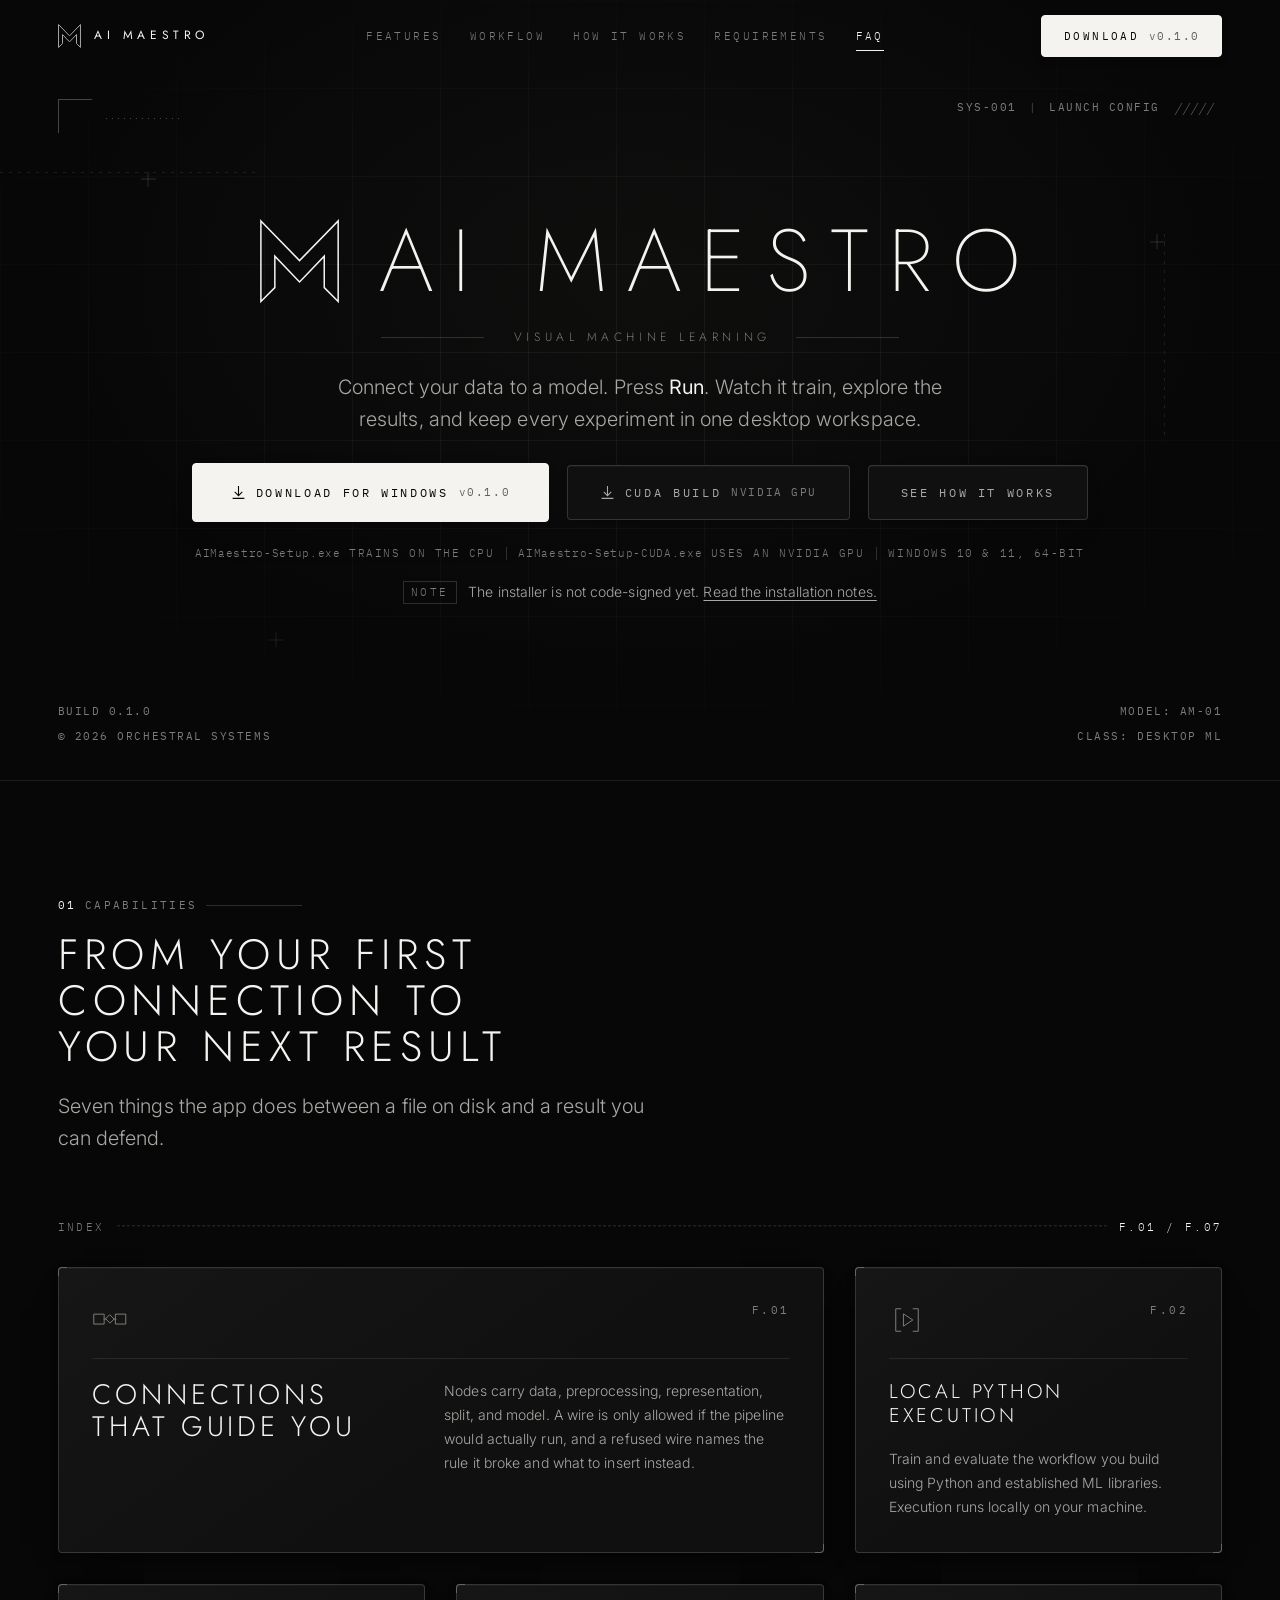
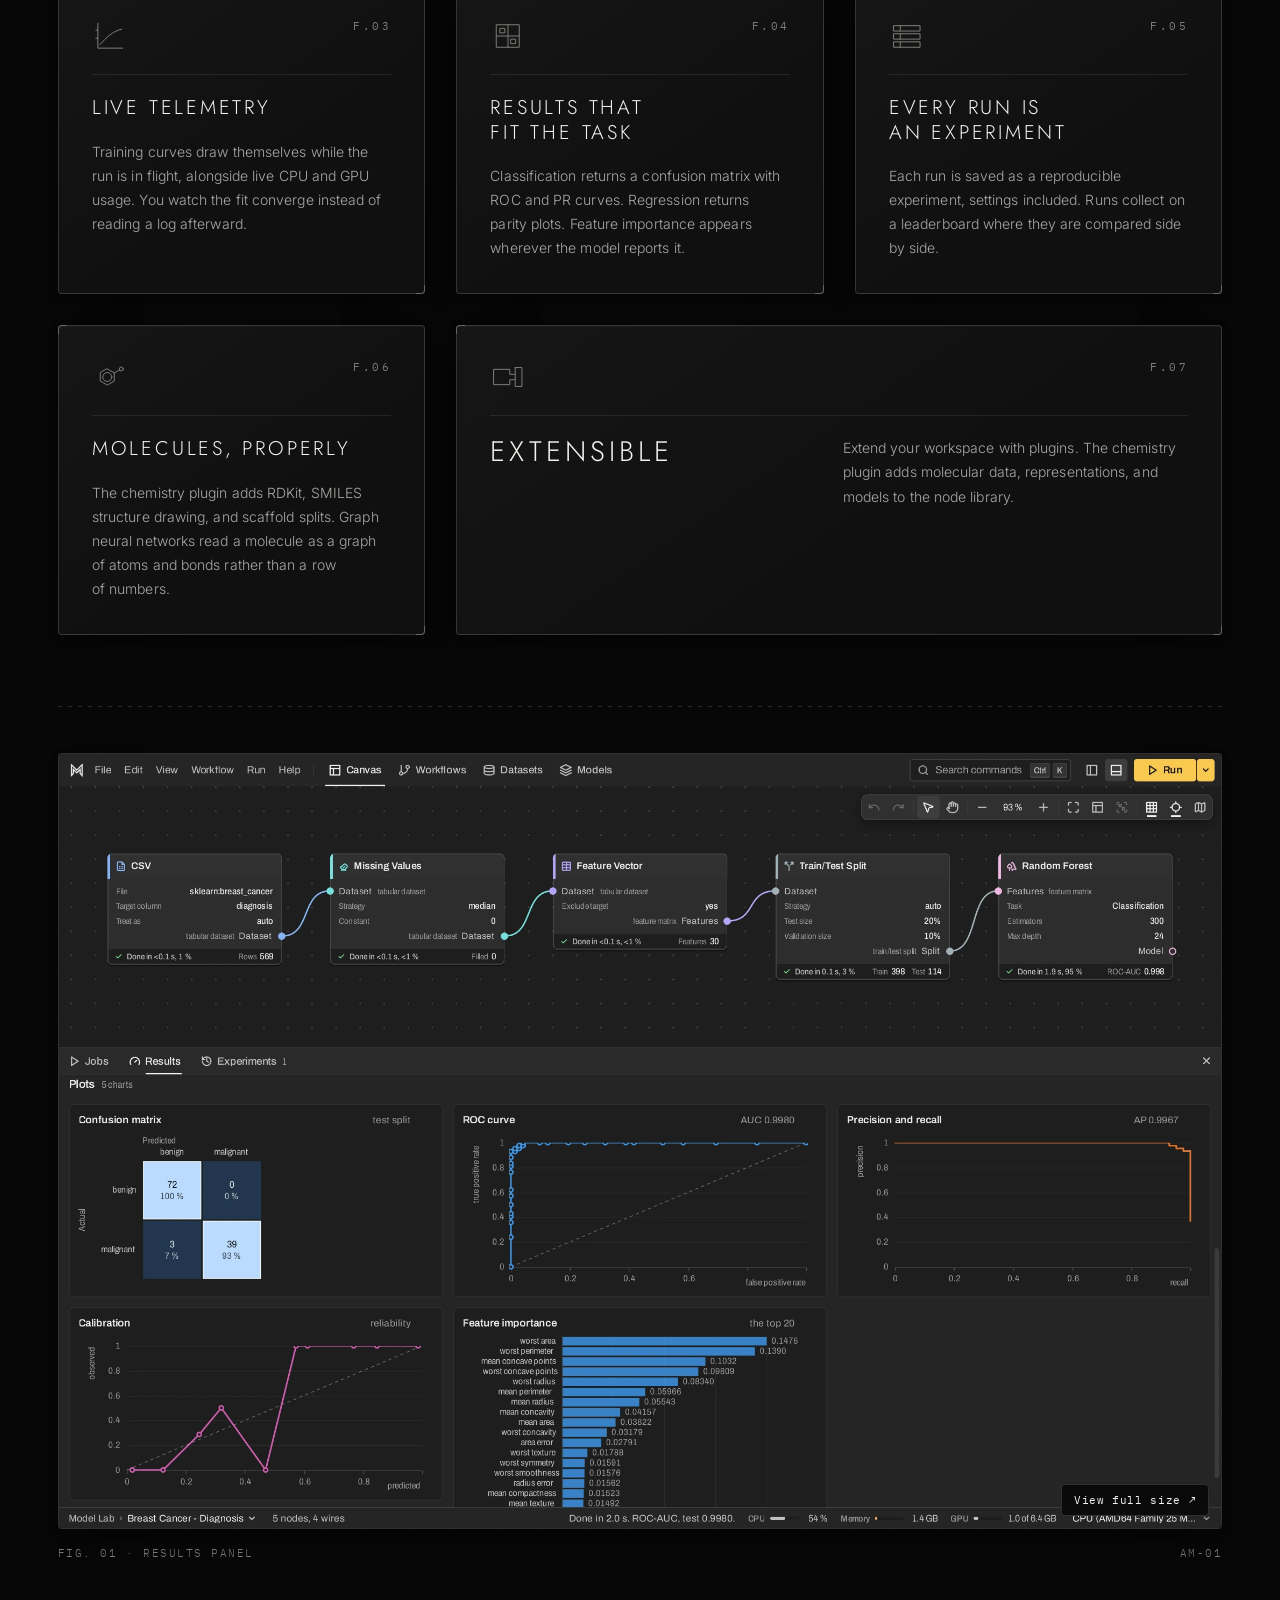
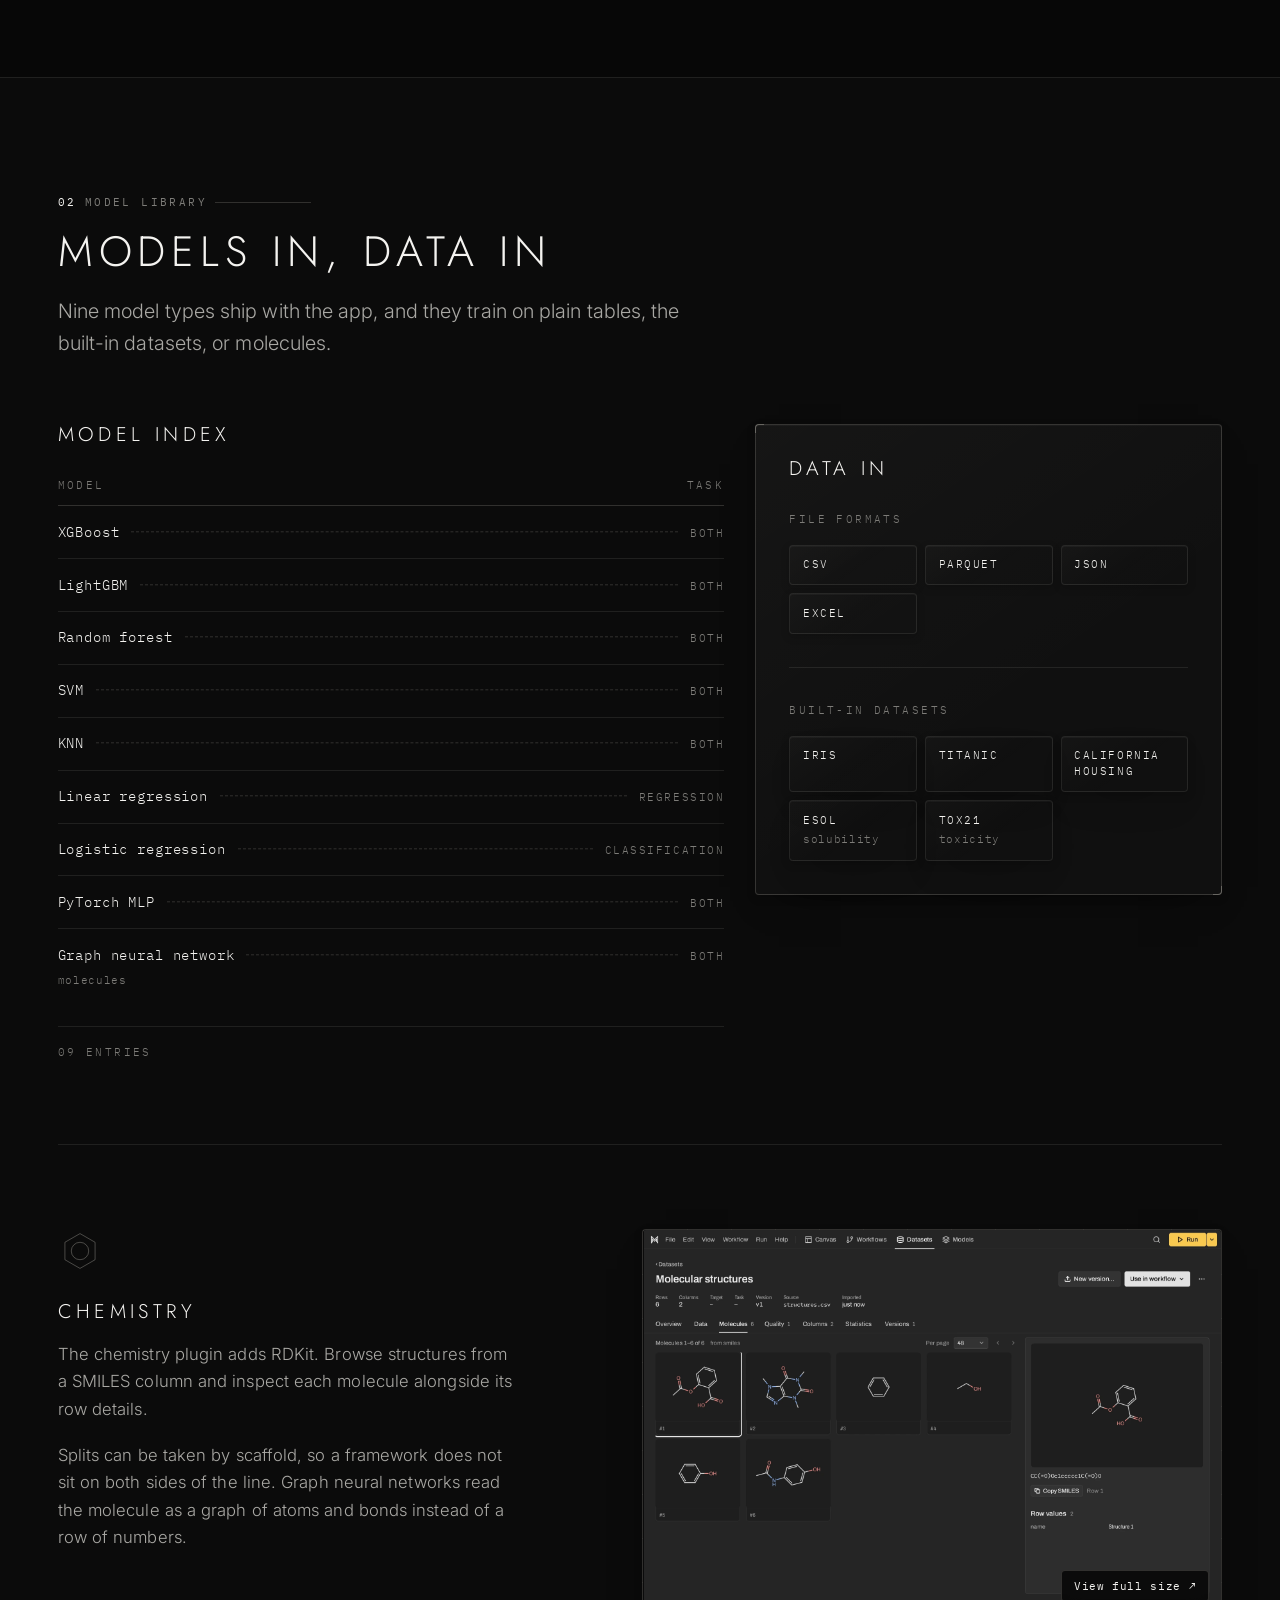
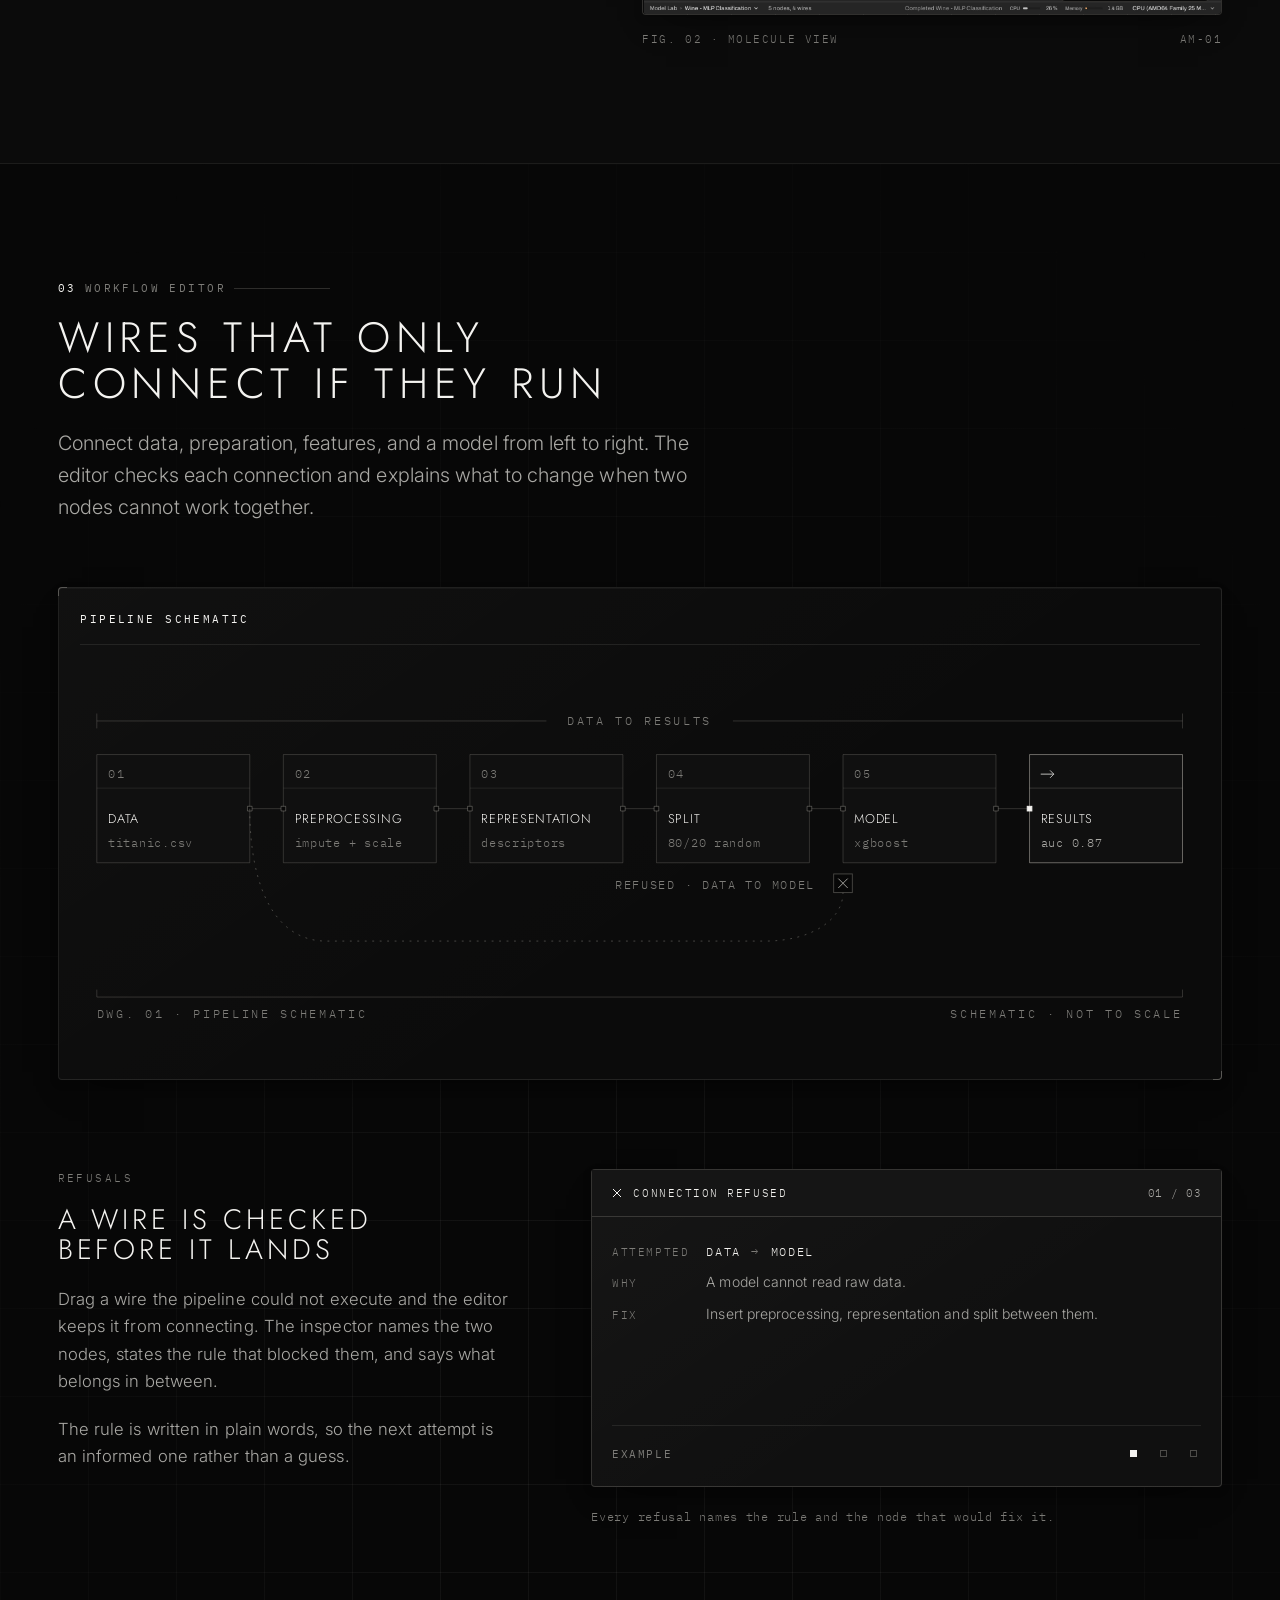
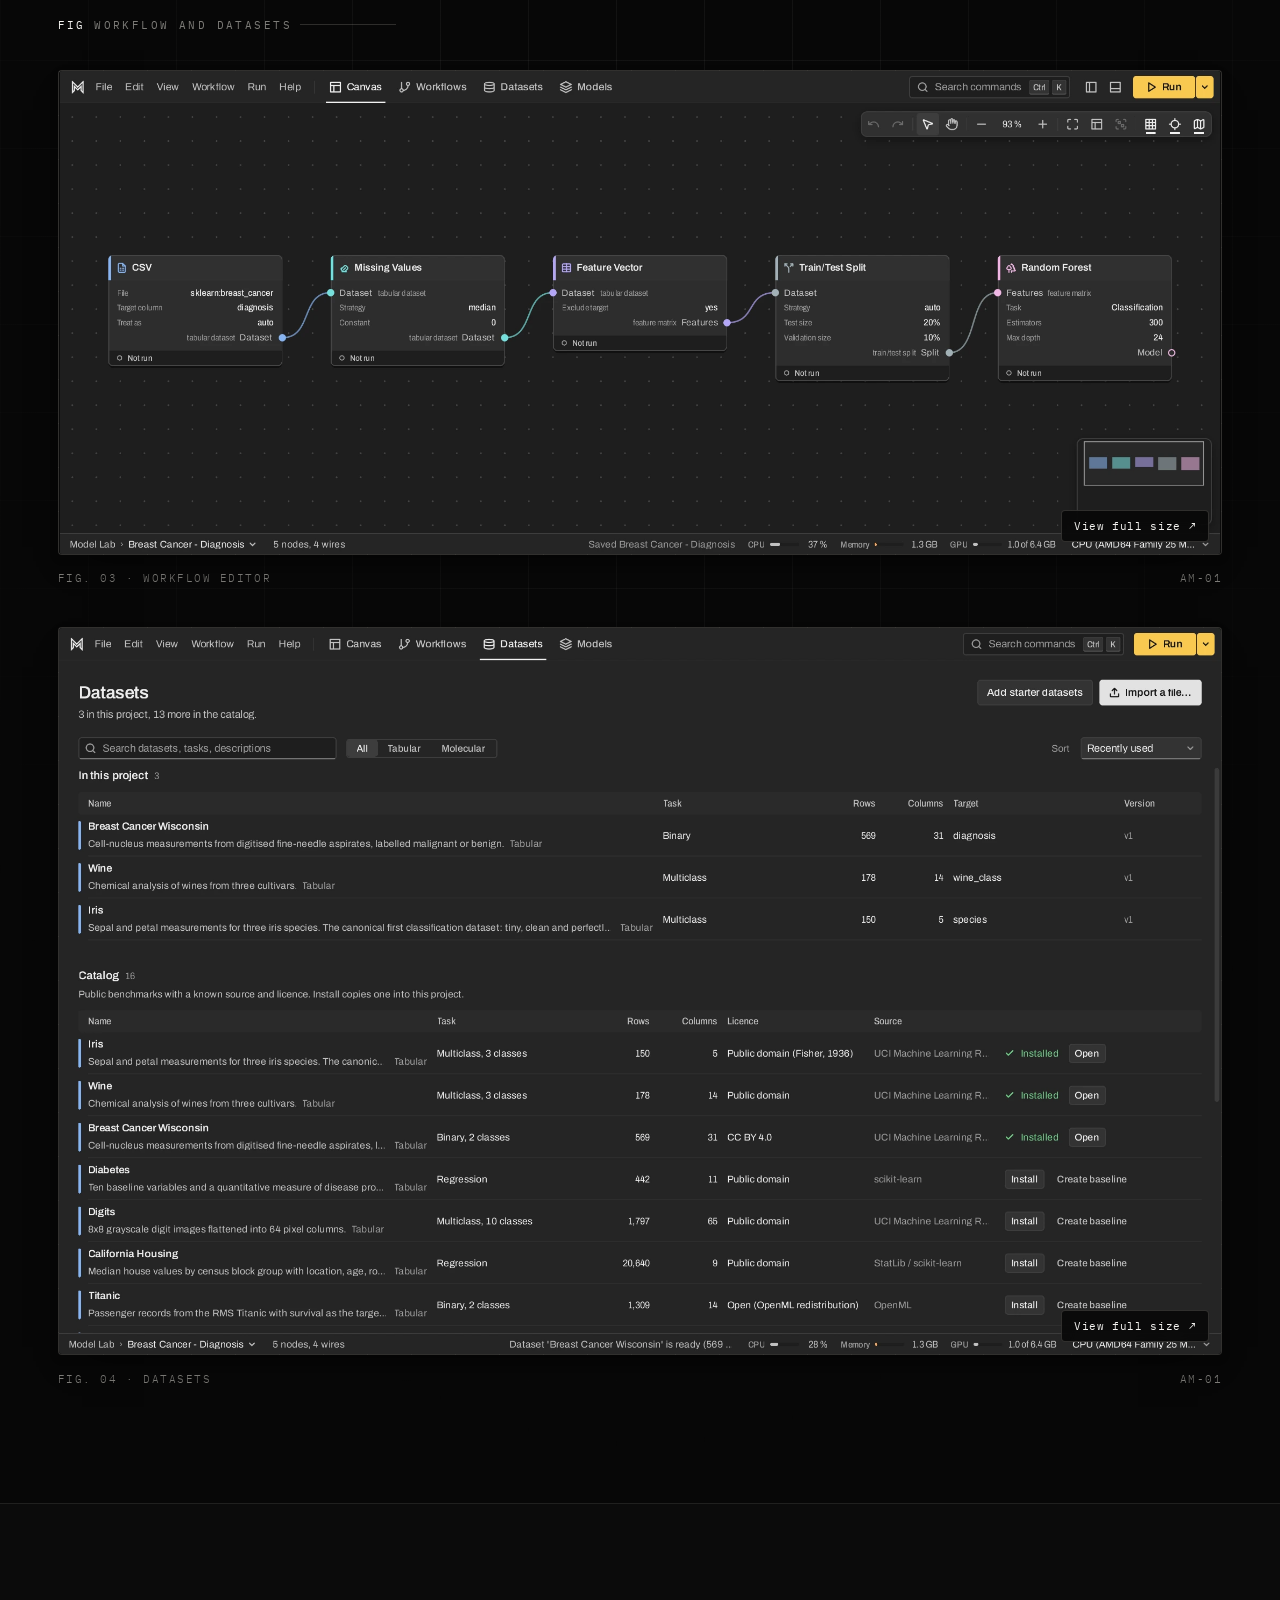
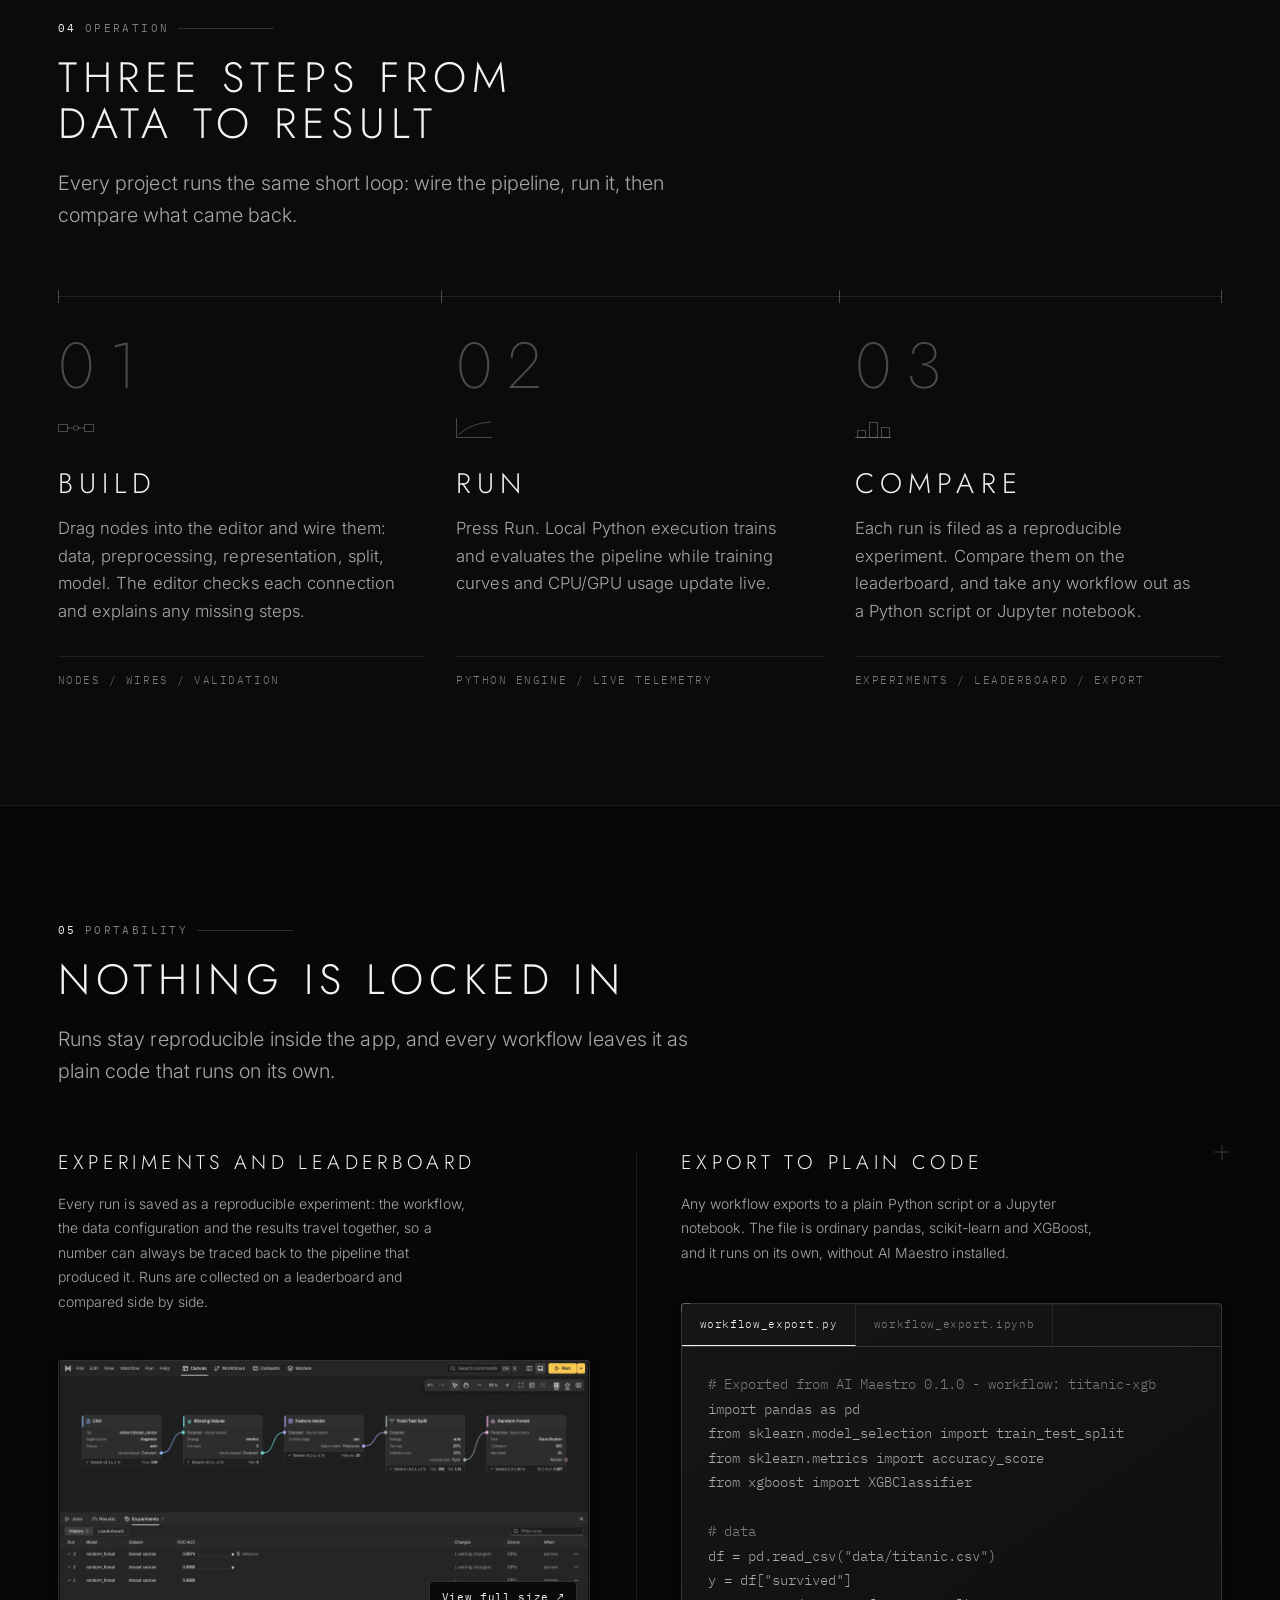
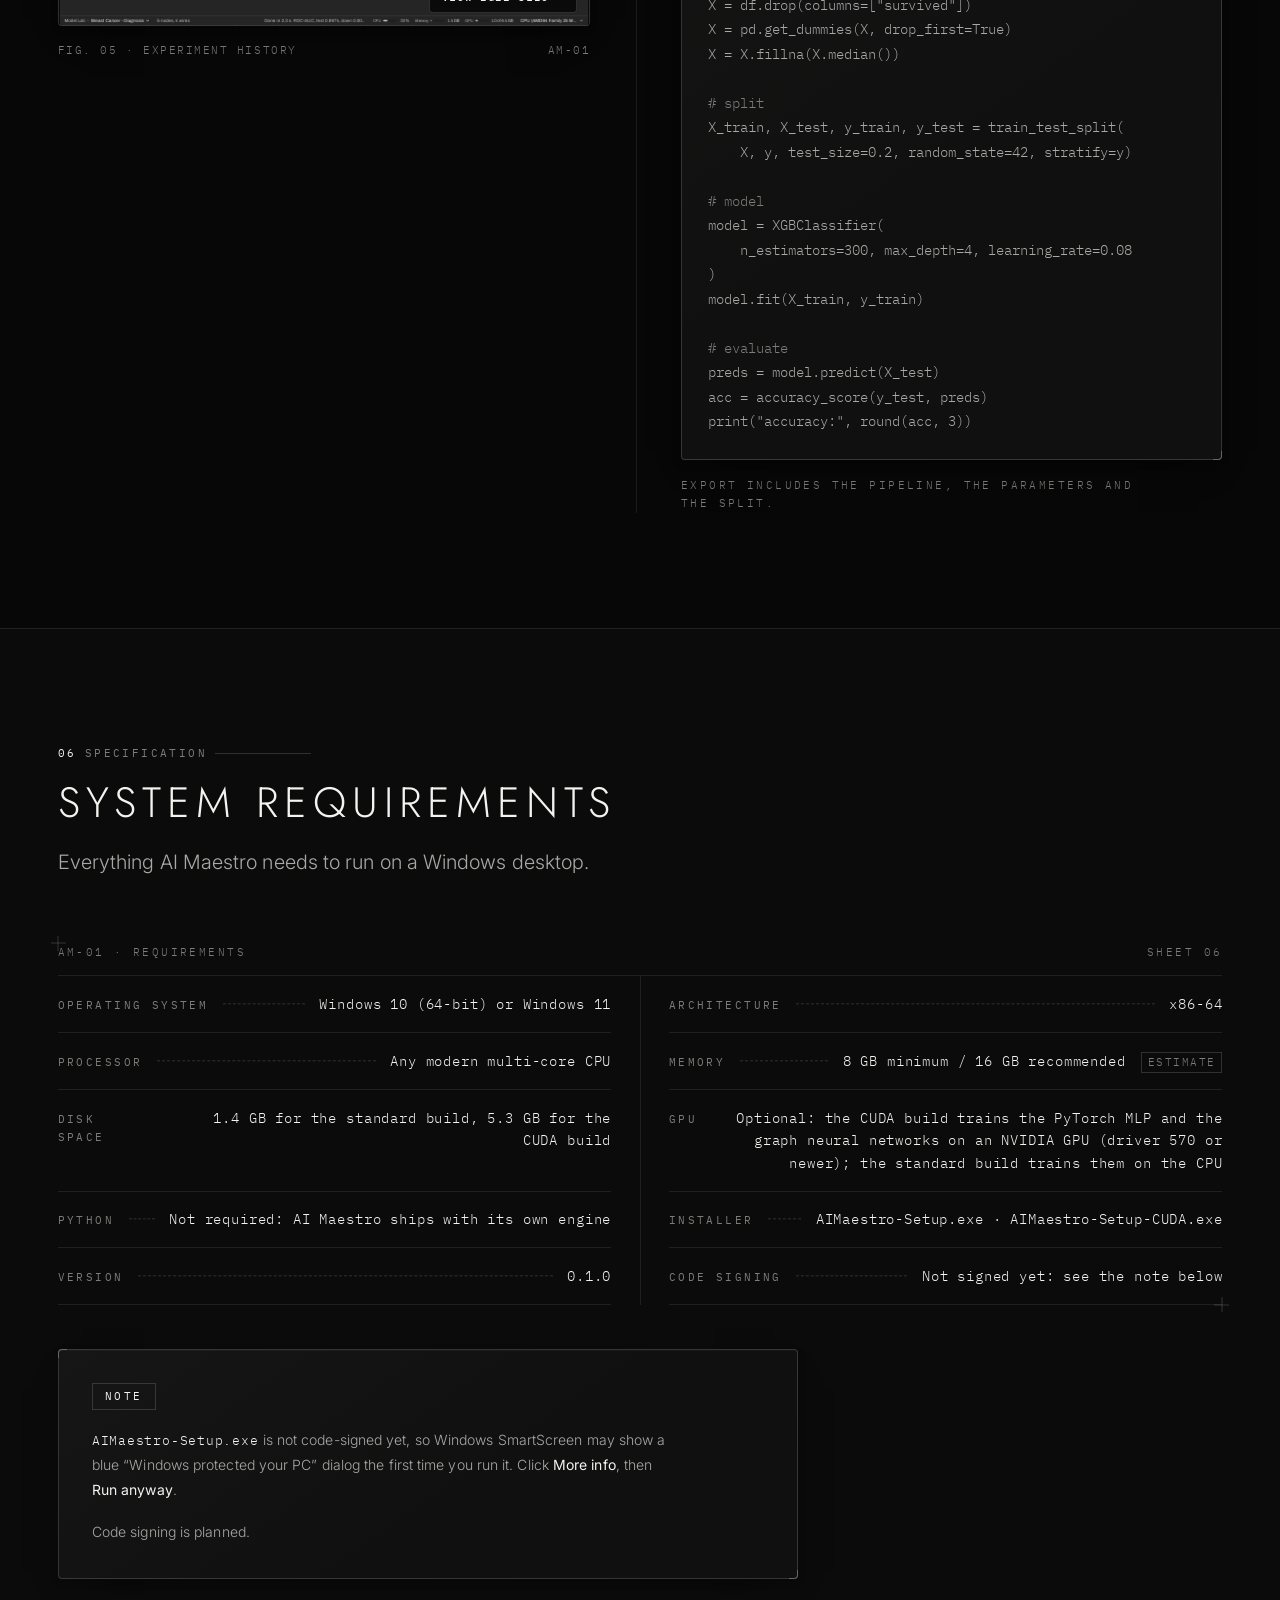
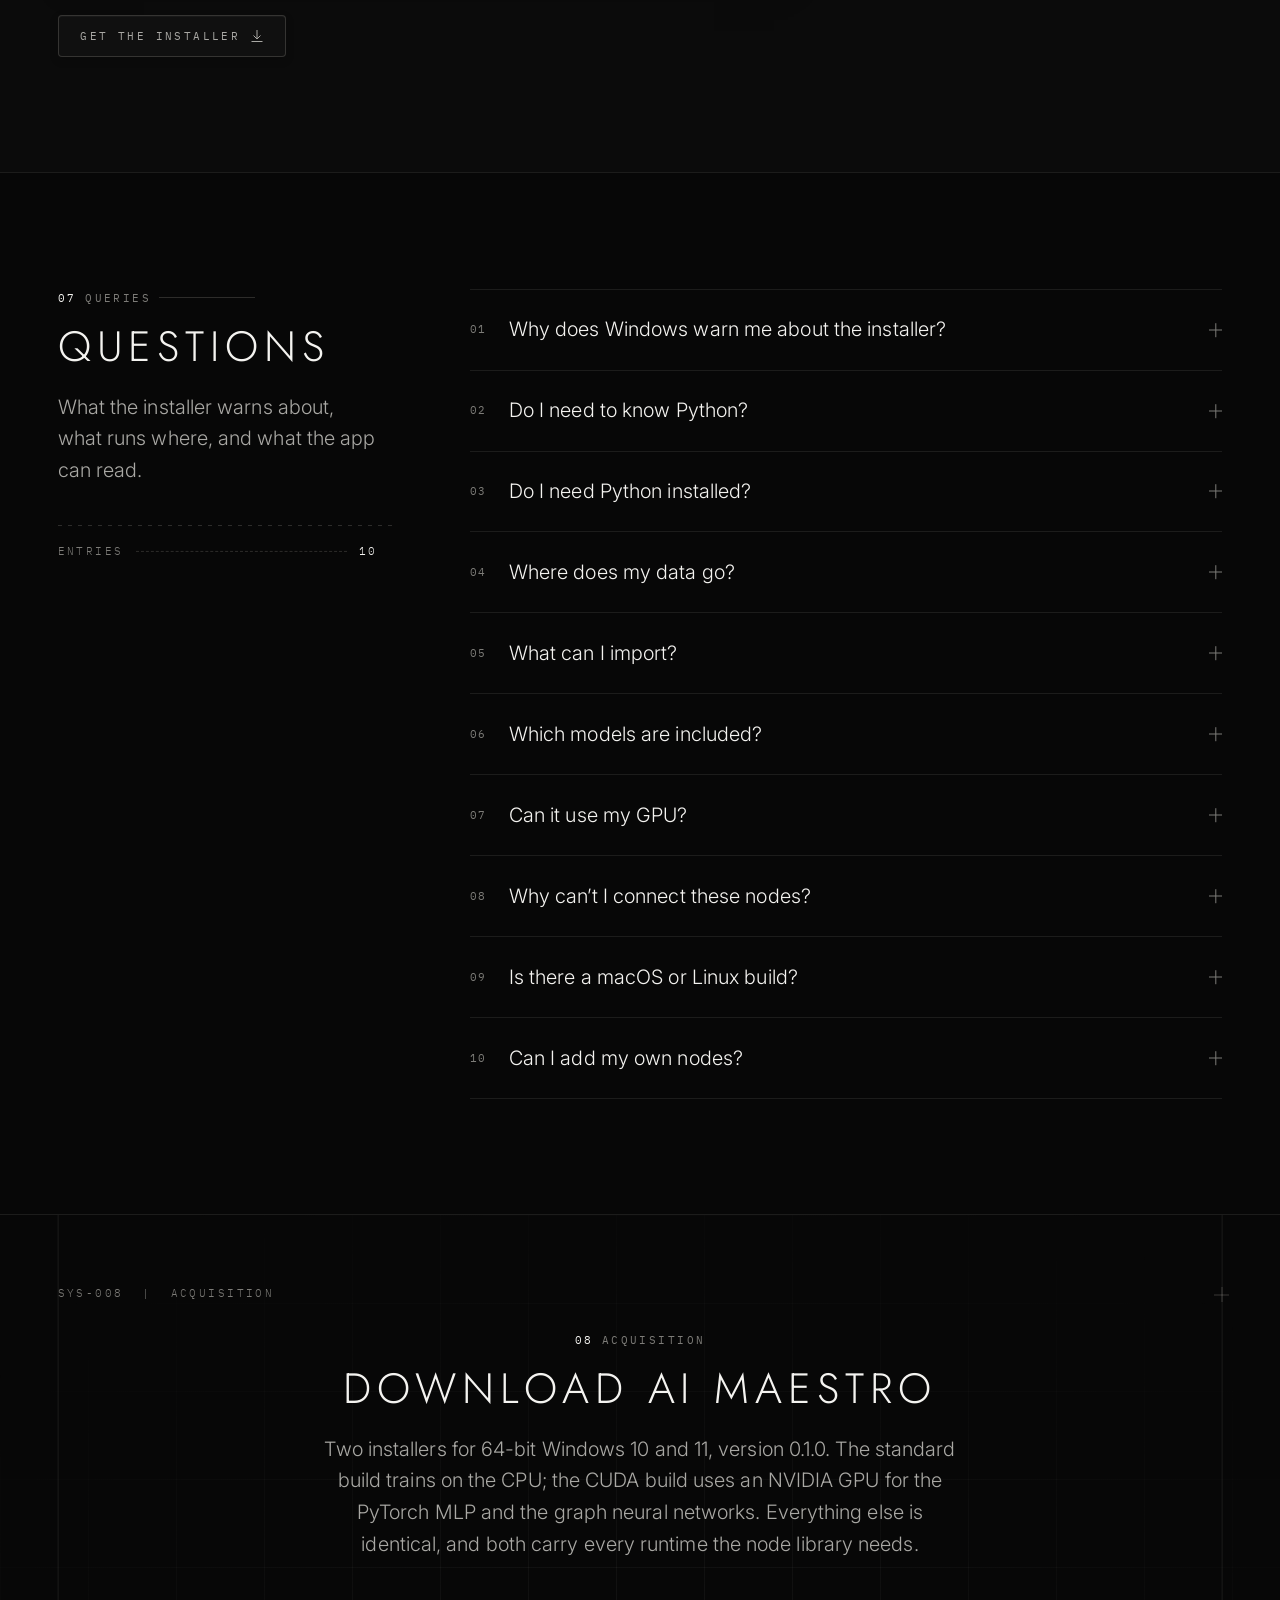
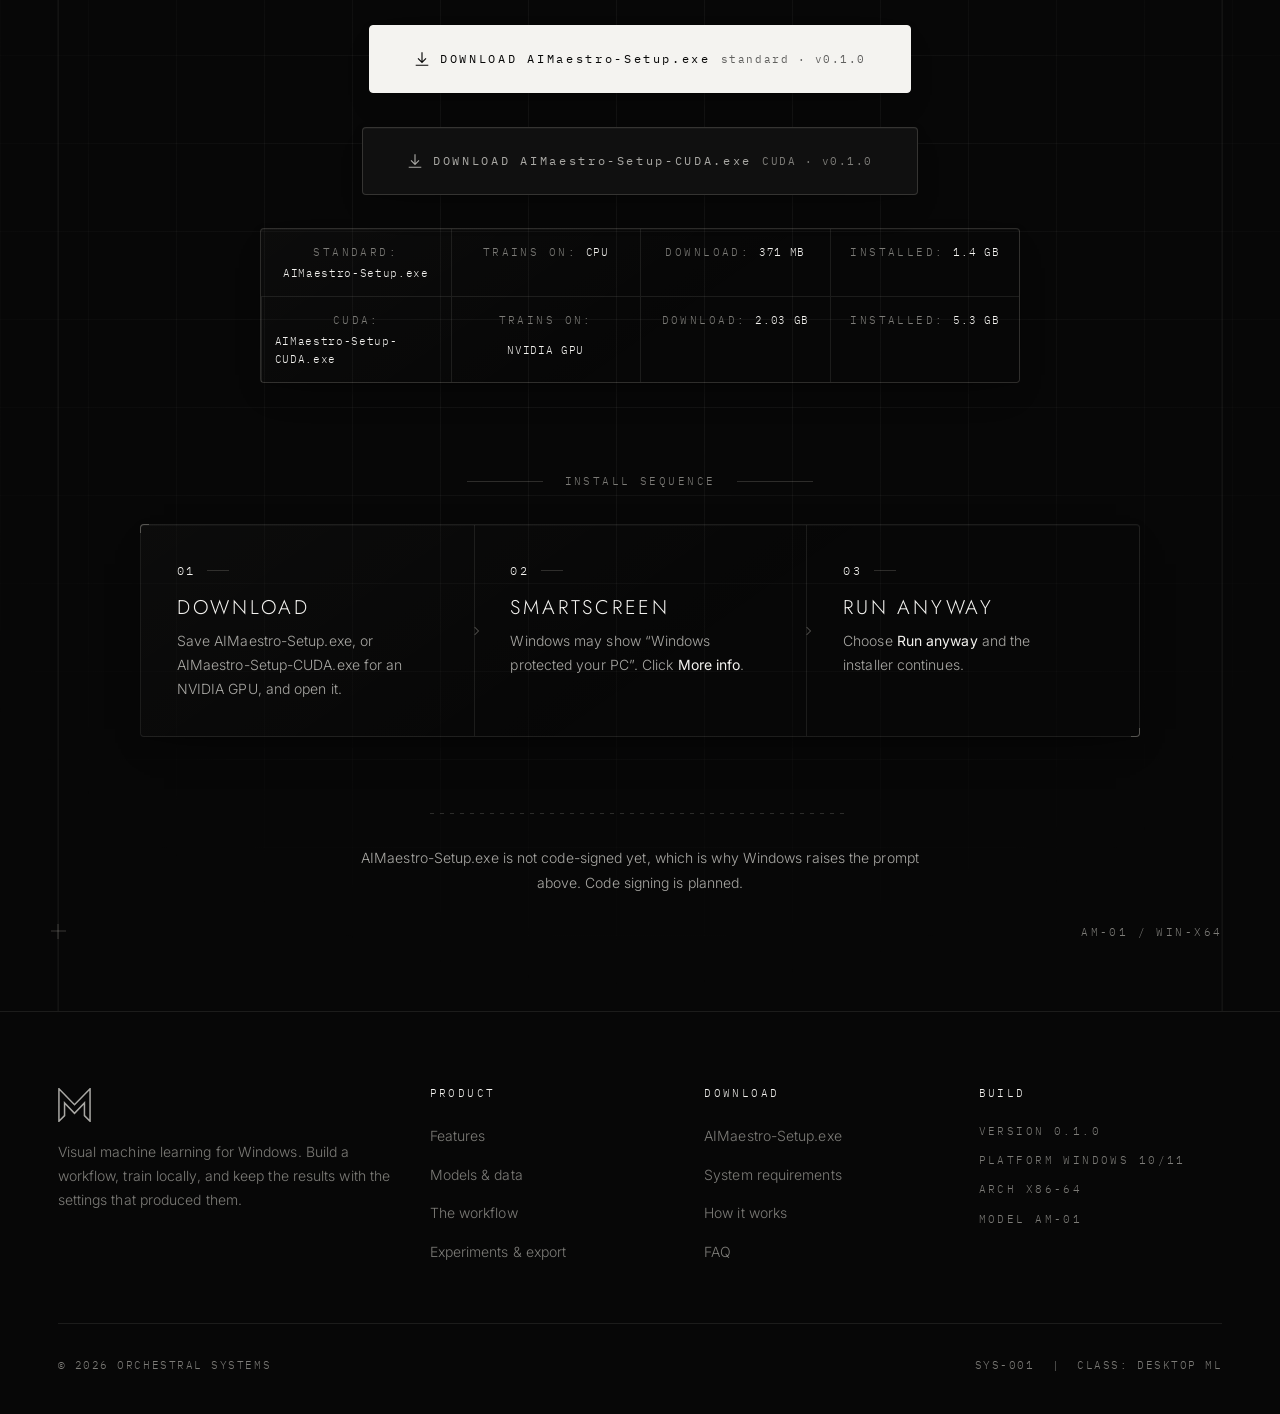
==== commit 0b3dbf58: "Polish website motion and simplify the hero" ====
--- a/index.html
+++ b/index.html
@@ -140,15 +140,6 @@
       The installer is not code-signed yet. <a href="#download">Read the installation notes.</a>
     </p>
 
-    <figure class="shot s-hero__preview reveal" style="--d:.28s; --shot-ar:3/2;">
-      <a class="shot__frame" href="assets/screenshots/overview.webp" data-preview aria-label="Open full size: AI Maestro running a complete classification workflow with connected nodes, test scores, and experiment results.">
-        <img src="assets/screenshots/overview.webp" width="2160" height="1440" fetchpriority="high" decoding="async" alt="AI Maestro running a complete classification workflow with connected nodes, test scores, and experiment results.">
-        <div class="shot__ph"><p class="shot__ph-title">Explore your workflow and results</p><p class="shot__ph-meta">Preview unavailable. Please reload to try again.</p></div>
-        <span class="shot__zoom" aria-hidden="true">View full size ↗</span>
-      </a>
-      <figcaption><span>Inside AI Maestro</span><span>A real local training run</span></figcaption>
-    </figure>
-
   </div>
 
   <div class="s-hero__plate s-hero__plate--tl" aria-hidden="true">
--- a/css/tokens.css
+++ b/css/tokens.css
@@ -19,11 +19,15 @@
   --ink-4:     #4a4a47;   /* decorative only: never text under 16px        */
 
   /* ---- hairlines (the whole visual language) ------------------------- */
-  --line:      rgba(244, 243, 240, 0.09);
-  --line-2:    rgba(244, 243, 240, 0.16);
-  --line-3:    rgba(244, 243, 240, 0.30);
-  --line-4:    rgba(244, 243, 240, 0.55);
+  --line:      rgba(218, 215, 206, 0.10);
+  --line-2:    rgba(218, 215, 206, 0.18);
+  --line-3:    rgba(218, 215, 206, 0.30);
+  --line-4:    rgba(218, 215, 206, 0.44);
   --glow:      rgba(244, 243, 240, 0.05);
+  --surface:   linear-gradient(145deg, rgba(255, 250, 237, 0.025), transparent 60%);
+  --shadow:    0 3px 8px rgba(0, 0, 0, 0.18), 0 16px 40px -24px rgba(0, 0, 0, 0.7);
+  --shadow-hover: 0 8px 20px rgba(0, 0, 0, 0.24), 0 28px 64px -28px rgba(0, 0, 0, 0.85);
+  --edge:      inset 0 1px 0 rgba(255, 250, 237, 0.035);
 
   /* ---- type ---------------------------------------------------------- */
   --font-display: 'Jost', 'Futura', 'Century Gothic', 'Avenir Next', system-ui, sans-serif;
@@ -52,14 +56,14 @@
   --gutter:  clamp(20px, 4.5vw, 72px);
   --sec-pad: clamp(72px, 9vw, 152px);
   --gap:     clamp(20px, 2.4vw, 36px);
-  --radius:  0px;         /* draughtsman's corners: square, always        */
+  --radius:  4px;         /* a small finish on otherwise precise edges    */
   --grid:    88px;        /* blueprint background pitch                   */
 
   /* ---- motion -------------------------------------------------------- */
-  --ease:    cubic-bezier(0.22, 0.61, 0.36, 1);
+  --ease:    cubic-bezier(0.22, 1, 0.36, 1);
   --ease-io: cubic-bezier(0.65, 0, 0.35, 1);
-  --dur:     0.55s;
-  --dur-fast: 0.22s;
+  --dur:     0.48s;
+  --dur-fast: 0.24s;
 
   color-scheme: dark;
 }
--- a/css/base.css
+++ b/css/base.css
@@ -32,7 +32,7 @@
 summary::-webkit-details-marker { display: none; }
 ::selection { background: var(--ink); color: var(--bg); }
 
-:focus-visible { outline: 1px solid var(--ink); outline-offset: 3px; }
+:focus-visible { outline: 2px solid var(--line-4); outline-offset: 5px; }
 
 /* ---- headings ----------------------------------------------------------- */
 h1, h2, h3, h4 {
@@ -177,12 +177,16 @@
   text-transform: uppercase;
   white-space: nowrap;
   border: 1px solid var(--line-3);
+  border-radius: var(--radius);
   color: var(--ink);
+  background: var(--bg-2);
+  box-shadow: var(--edge), var(--shadow);
   position: relative;
   isolation: isolate;
   transition: color var(--dur-fast) var(--ease),
               border-color var(--dur-fast) var(--ease),
-              background-color var(--dur-fast) var(--ease);
+              background-color var(--dur-fast) var(--ease),
+              box-shadow var(--dur) var(--ease);
 }
 
 .btn::before {
@@ -190,17 +194,18 @@
   position: absolute;
   inset: 0;
   z-index: -1;
-  background: var(--ink);
-  scale: 0 1;
-  transform-origin: left center;
-  transition: scale var(--dur) var(--ease);
-}
-
-.btn:hover::before, .btn:focus-visible::before { scale: 1 1; }
-.btn:hover, .btn:focus-visible { color: var(--bg); border-color: var(--ink); box-shadow: 0 12px 28px -16px rgba(244, 243, 240, 0.35); }
-.btn { transition: color var(--dur-fast) var(--ease), border-color var(--dur-fast) var(--ease), background-color var(--dur-fast) var(--ease), translate var(--dur-fast) var(--ease), box-shadow var(--dur-fast) var(--ease); }
-
-.btn__ico { width: 14px; height: 14px; flex: none; }
+  border-radius: inherit;
+  background: linear-gradient(120deg, rgba(244, 243, 240, .08), rgba(244, 243, 240, .015));
+  opacity: 0;
+  transition: opacity var(--dur) var(--ease);
+}
+
+.btn:hover::before, .btn:focus-visible::before { opacity: 1; }
+.btn:hover, .btn:focus-visible { color: var(--ink); border-color: var(--line-4); box-shadow: var(--edge), var(--shadow-hover); }
+.btn:active { box-shadow: var(--edge), 0 2px 6px rgba(0, 0, 0, .2); }
+
+.btn__ico { width: 14px; height: 14px; flex: none; transition: translate var(--dur) var(--ease); }
+.btn:is(:hover, :focus-visible) .btn__ico { translate: 0 2px; }
 
 .btn__sub {
   font-size: var(--t-mono);
@@ -209,7 +214,7 @@
   color: var(--ink-3);
   transition: color var(--dur-fast) var(--ease);
 }
-.btn:hover .btn__sub, .btn:focus-visible .btn__sub { color: var(--bg); }
+.btn:hover .btn__sub, .btn:focus-visible .btn__sub { color: var(--ink-2); }
 
 .btn--primary {
   background: var(--ink);
@@ -219,8 +224,13 @@
 }
 .btn--primary::before { background: transparent; }
 .btn--primary .btn__sub { color: rgba(7, 7, 7, 0.62); }
-.btn--primary:hover, .btn--primary:focus-visible { background: transparent; color: var(--ink); }
-.btn--primary:hover .btn__sub, .btn--primary:focus-visible .btn__sub { color: var(--ink-3); }
+.btn--primary:hover, .btn--primary:focus-visible {
+  background: #e1dfd8;
+  color: var(--bg);
+  border-color: #e1dfd8;
+  box-shadow: 0 6px 22px -8px rgba(244, 243, 240, .18), var(--shadow-hover);
+}
+.btn--primary:hover .btn__sub, .btn--primary:focus-visible .btn__sub { color: rgba(7, 7, 7, .7); }
 
 .btn--ghost { border-color: var(--line-2); color: var(--ink-2); }
 .btn--sm { --btn-pad: 0.7rem 1.35rem; font-size: var(--t-mono); }
@@ -239,14 +249,16 @@
 
 .card {
   position: relative;
-  border: 1px solid var(--line);
+  border: 1px solid var(--line-2);
+  border-radius: var(--radius);
+  box-shadow: var(--edge), var(--shadow);
   padding: clamp(24px, 2.6vw, 38px);
 }
 /* No movement on hover: an element that shifts away from the pointer flickers
    in and out of :hover at its edge. The lift is carried by shadow alone. */
 .card:hover {
   border-color: var(--line-3);
-  box-shadow: 0 24px 48px -28px rgba(0, 0, 0, 0.9), 0 0 0 1px var(--line);
+  box-shadow: var(--edge), var(--shadow-hover);
 }
 
 /* Spotlight: a faint lamp that follows the pointer across a card, drawn as
@@ -256,15 +268,15 @@
 .card {
   --spot: 0;
   background-color: var(--bg-2);
-  background-image: radial-gradient(260px circle at var(--mx, 50%) var(--my, 50%),
-                    rgba(244, 243, 240, var(--spot)), transparent 65%);
+  background-image: radial-gradient(420px circle at var(--mx, 50%) var(--my, 50%),
+                    rgba(244, 243, 240, var(--spot)), transparent 72%), var(--surface);
   transition: border-color var(--dur) var(--ease),
               background-color var(--dur) var(--ease),
               --spot var(--dur) var(--ease),
-              translate var(--dur) var(--ease),
               box-shadow var(--dur) var(--ease);
 }
-.card:hover { --spot: 0.07; background-color: var(--bg-3); }
+.card:hover { --spot: 0.055; background-color: #131312; }
+.card:focus-within { border-color: var(--line-3); box-shadow: var(--edge), var(--shadow-hover); }
 
 /* Corner ticks : drawing-sheet registration marks */
 .bracket::before, .bracket::after {
@@ -275,9 +287,9 @@
   pointer-events: none;
   transition: border-color var(--dur) var(--ease);
 }
-.bracket::before { top: -1px; left: -1px; border-right: 0; border-bottom: 0; }
-.bracket::after  { bottom: -1px; right: -1px; border-left: 0; border-top: 0; }
-.bracket:hover::before, .bracket:hover::after { border-color: var(--ink); }
+.bracket::before { top: -1px; left: -1px; border-right: 0; border-bottom: 0; border-top-left-radius: var(--radius); }
+.bracket::after  { bottom: -1px; right: -1px; border-left: 0; border-top: 0; border-bottom-right-radius: var(--radius); }
+.bracket:hover::before, .bracket:hover::after { border-color: var(--line-4); }
 
 /* Free-standing crosshair marker */
 .xhair {
@@ -322,6 +334,8 @@
   position: relative;
   aspect-ratio: var(--shot-ar, 16 / 10);
   border: 1px solid var(--line-2);
+  border-radius: var(--radius);
+  box-shadow: var(--edge), var(--shadow);
   background:
     linear-gradient(to right,  var(--glow) 1px, transparent 1px) 0 0 / 44px 44px,
     linear-gradient(to bottom, var(--glow) 1px, transparent 1px) 0 0 / 44px 44px,
@@ -340,31 +354,13 @@
   object-position: top center;
   z-index: 1;
   background: var(--bg-1);
-  transition: scale calc(var(--dur) * 2) var(--ease);
-  will-change: scale;
-}
-
-/* Hover: the frame brightens and the shot eases in a touch, like a lens
-   settling on the drawing. */
+}
+
+/* Hover: a softer border highlight and layered shadow lift the frame. */
 .shot__frame { transition: border-color var(--dur) var(--ease), box-shadow var(--dur) var(--ease); }
-.shot:hover .shot__frame {
-  border-color: var(--line-4);
-  box-shadow: 0 30px 60px -36px rgba(0, 0, 0, 0.95), 0 0 0 1px var(--line);
-}
-.shot:hover .shot__frame img { scale: 1; }
-.shot__frame::after {
-  content: '';
-  position: absolute;
-  inset: 0;
-  z-index: 2;
-  pointer-events: none;
-  background: linear-gradient(to bottom, transparent 70%, rgba(7, 7, 7, 0.55));
-  opacity: 0;
-  transition: opacity var(--dur) var(--ease);
-}
-.shot:hover .shot__frame::after { opacity: 0; }
-@media (prefers-reduced-motion: reduce) {
-  .shot:hover .shot__frame img { scale: 1; }
+.shot:hover .shot__frame, .shot__frame:focus-visible {
+  border-color: var(--line-3);
+  box-shadow: var(--edge), var(--shadow-hover);
 }
 
 /* The placeholder is always laid down; a screenshot that loads paints over
@@ -446,12 +442,13 @@
   inset: 0 0 auto;
   z-index: 60;
   border-bottom: 1px solid transparent;
-  transition: background-color var(--dur) var(--ease), border-color var(--dur) var(--ease);
+  transition: background-color var(--dur) var(--ease), border-color var(--dur) var(--ease), box-shadow var(--dur) var(--ease);
 }
 .hdr.is-stuck {
   background: rgba(7, 7, 7, 0.82);
   backdrop-filter: blur(14px) saturate(120%);
   border-bottom-color: var(--line);
+  box-shadow: 0 8px 32px -16px rgba(0, 0, 0, .6);
 }
 
 .hdr__in {
@@ -576,8 +573,8 @@
 
 .reveal {
   opacity: 0;
-  translate: 0 18px;
-  transition: opacity 0.9s var(--ease), translate 0.9s var(--ease);
+  translate: 0 14px;
+  transition: opacity .8s var(--ease), translate .8s var(--ease);
   transition-delay: var(--d, 0s);
 }
 .reveal.is-in { opacity: 1; translate: 0 0; }
@@ -591,6 +588,7 @@
     animation-duration: 0.001ms !important;
     animation-iteration-count: 1 !important;
     transition-duration: 0.001ms !important;
+    transition-delay: 0s !important;
   }
 }
 
@@ -664,16 +662,24 @@
 }
 
 /* Accordion panel : app.js animates height; with JS off it just opens. */
-[data-panel] { overflow: hidden; transition: height 0.38s var(--ease); }
+[data-panel] { overflow: hidden; }
 
 /* Preview links remain usable without JavaScript. */
 a.shot__frame { color: inherit; cursor: zoom-in; }
-.shot__zoom { position: absolute; z-index: 3; right: 12px; bottom: 12px; padding: 8px 12px; border: 1px solid var(--line-3); background: rgba(7,7,7,.92); color: var(--ink); font: 11px var(--font-mono); letter-spacing: .06em; }
-.shot__frame:focus-visible { outline: 2px solid var(--ink); outline-offset: 5px; }
-.preview { width: min(96vw, 1800px); max-width: none; max-height: 94dvh; padding: 16px; border: 1px solid var(--line-3); color: var(--ink); background: var(--bg-1); }
-.preview::backdrop { background: rgba(0,0,0,.88); backdrop-filter: blur(6px); }
+.shot__zoom { position: absolute; z-index: 3; right: 12px; bottom: 12px; padding: 8px 12px; border: 1px solid var(--line-2); border-radius: var(--radius); background: rgba(7,7,7,.88); backdrop-filter: blur(10px); color: var(--ink); font: 11px var(--font-mono); letter-spacing: .06em; transition: border-color var(--dur) var(--ease), background-color var(--dur) var(--ease), box-shadow var(--dur) var(--ease); }
+.shot__frame:is(:hover, :focus-visible) .shot__zoom { border-color: var(--line-4); background: rgba(24,24,23,.96); box-shadow: var(--shadow); }
+.shot__frame:focus-visible { outline: 2px solid var(--line-4); outline-offset: 5px; }
+.preview { width: min(96vw, 1800px); max-width: none; max-height: 94dvh; padding: 16px; border: 1px solid var(--line-3); border-radius: 8px; color: var(--ink); background: var(--bg-1); box-shadow: 0 32px 120px rgba(0,0,0,.65), var(--edge); opacity: 0; transform: translateY(12px) scale(.99); transition: opacity .28s var(--ease), transform .36s var(--ease), display .36s allow-discrete, overlay .36s allow-discrete; }
+.preview[open] { opacity: 1; transform: none; }
+.preview::backdrop { background: rgba(0,0,0,.82); backdrop-filter: blur(8px); opacity: 0; transition: opacity .28s var(--ease), display .36s allow-discrete, overlay .36s allow-discrete; }
+.preview[open]::backdrop { opacity: 1; }
+@starting-style {
+  .preview[open] { opacity: 0; transform: translateY(12px) scale(.99); }
+  .preview[open]::backdrop { opacity: 0; }
+}
 .preview form { display: flex; justify-content: flex-end; margin-bottom: 12px; }
-.preview__close { padding: 10px 16px; border: 1px solid var(--line-3); background: var(--bg-2); color: var(--ink); cursor: pointer; font: 13px var(--font-mono); }
+.preview__close { padding: 10px 16px; border: 1px solid var(--line-2); border-radius: var(--radius); background: var(--bg-2); color: var(--ink); cursor: pointer; font: 13px var(--font-mono); transition: background-color var(--dur-fast) var(--ease), border-color var(--dur-fast) var(--ease); }
+.preview__close:hover { background: var(--bg-3); border-color: var(--line-4); }
 .preview__close:focus-visible { outline: 2px solid var(--ink); outline-offset: 3px; }
 .preview__scroll { max-height: calc(94dvh - 135px); overflow: auto; }
 .preview__scroll img { display: block; width: 100%; height: auto; }
--- a/css/sections.css
+++ b/css/sections.css
@@ -2030,8 +2030,12 @@
   .s-dl__cell { justify-content: flex-start; padding: 0.75rem 1rem; }
 }
 
-/* Product preview */
-.s-hero { min-height: 0; padding-block: 132px 104px; }
+/* Text-led introduction with space for the brand and primary action. */
+.s-hero {
+  min-height: min(88svh, 780px);
+  padding-block: 156px 112px;
+  background: radial-gradient(ellipse 60% 65% at 50% 36%, rgba(228, 221, 204, .035), transparent 80%);
+}
 .s-hero__wordmark { font-size: clamp(38px, 7vw, 88px); }
 .s-hero__mark { height: clamp(54px, 6.6vw, 92px); }
 .s-hero__sub { margin-top: 24px; }
@@ -2039,12 +2043,34 @@
 .s-hero__actions { margin-top: 28px; }
 .s-hero__note { margin-top: 18px; }
 .s-hero__note a { text-decoration: underline; text-underline-offset: 3px; }
-.s-hero__preview { width: 100%; margin-top: 48px; text-align: left; }
-.s-hero__preview .shot__frame { box-shadow: 0 24px 90px rgba(0,0,0,.5); }
 .s-hero__scroll { display: none; }
 .s-workflow__shots { grid-template-columns: minmax(0, 1fr); gap: 40px; }
 @media (max-width: 620px) {
-  .s-hero { padding-block: 118px 90px; }
-  .s-hero__preview { margin-top: 32px; }
-  .s-hero__preview figcaption { flex-wrap: wrap; gap: 6px; }
-}
+  .s-hero { min-height: 0; padding-block: 126px 88px; }
+}
+
+/* Surface depth without moving the interactive hit areas. */
+.s-models__cell, .s-workflow__plate, .s-workflow__panel,
+.s-export .ex-code, .s-dl__file, .s-dl__seq {
+  border-radius: var(--radius);
+  box-shadow: var(--edge), var(--shadow);
+  background-image: var(--surface);
+  transition: border-color var(--dur) var(--ease), box-shadow var(--dur) var(--ease), background-color var(--dur) var(--ease);
+}
+.s-models__cell:hover, .s-workflow__panel:focus-within {
+  border-color: var(--line-3);
+  box-shadow: var(--edge), var(--shadow-hover);
+}
+.s-faq__item { transition: background-color var(--dur) var(--ease), box-shadow var(--dur) var(--ease); }
+.s-faq__item:hover, .s-faq__item[open] {
+  background: rgba(244, 243, 240, .018);
+  box-shadow: inset 2px 0 0 var(--line-2);
+}
+.s-workflow .wf-pulse {
+  stroke-width: 1.5px;
+  stroke-linecap: round;
+  filter: drop-shadow(0 0 3px rgba(244, 243, 240, .3));
+}
+@media (prefers-reduced-motion: reduce) {
+  .s-workflow .wf-pulse { opacity: 0 !important; }
+}
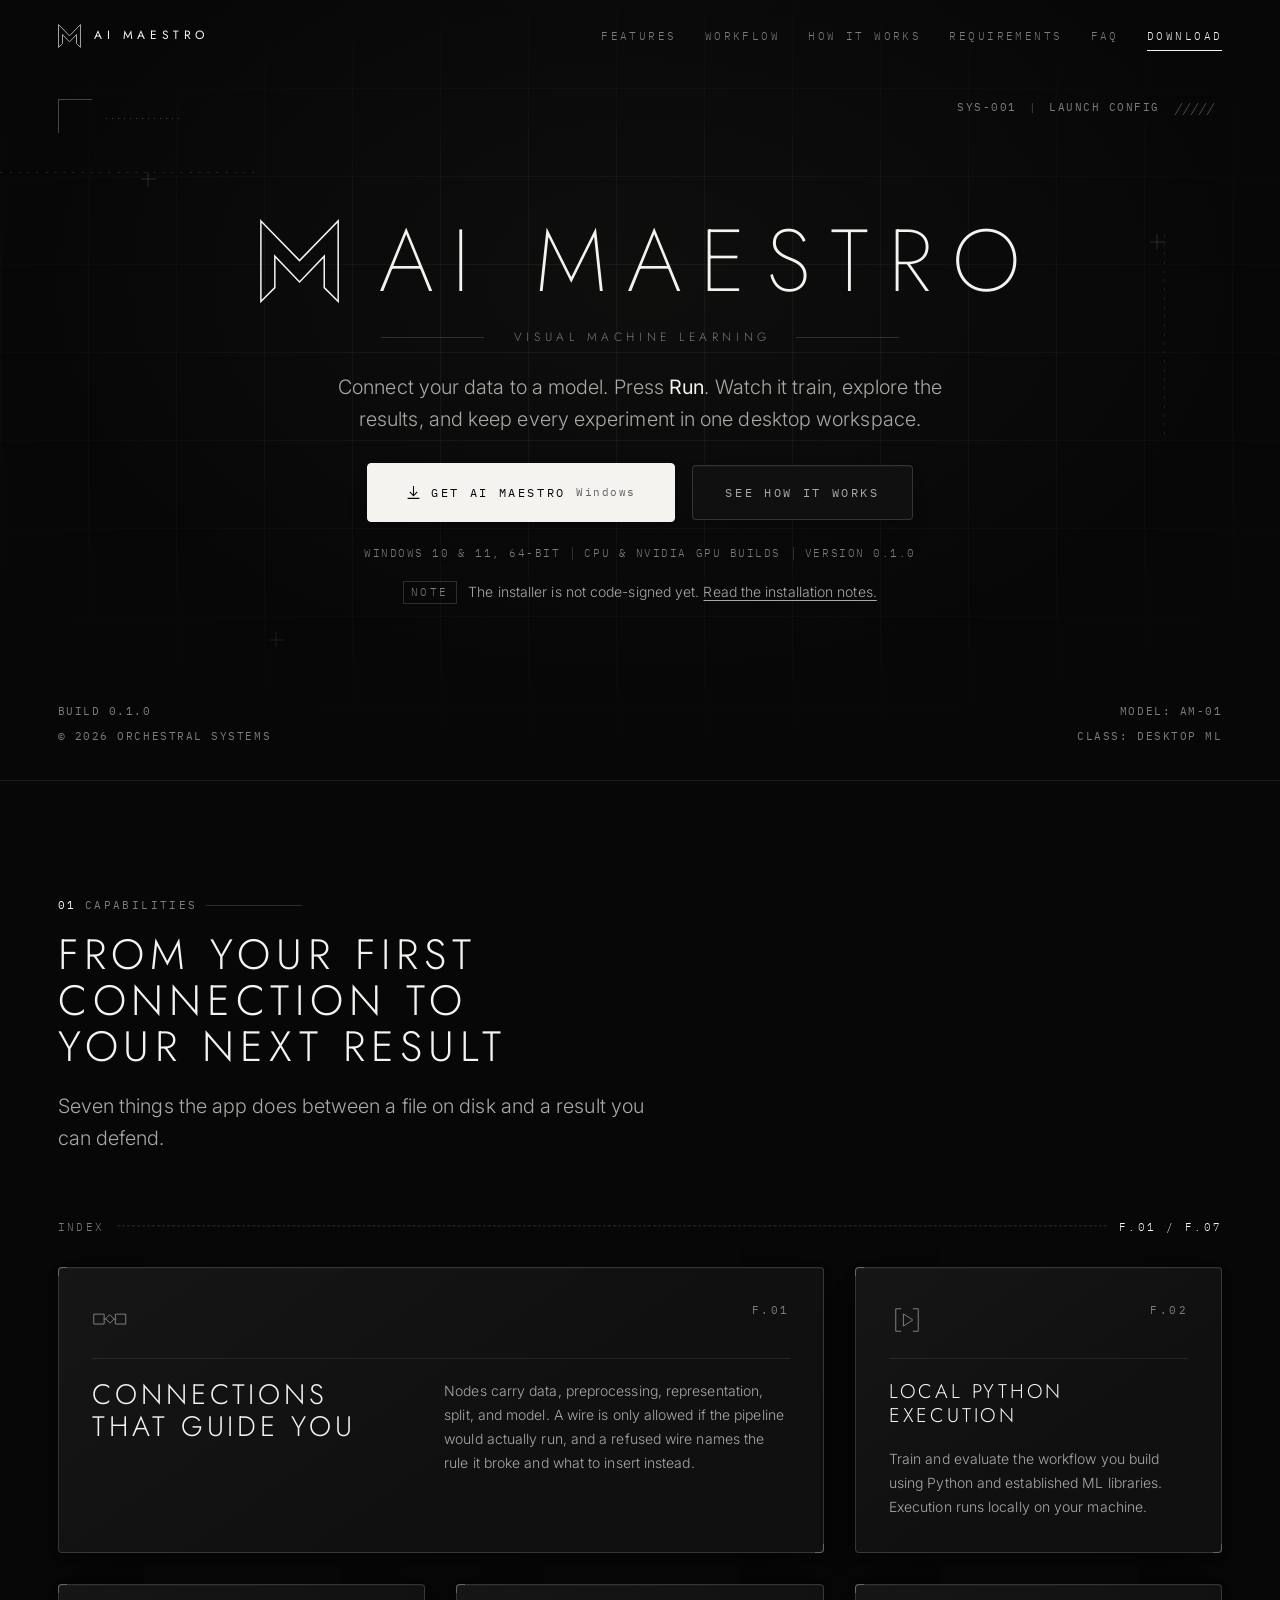
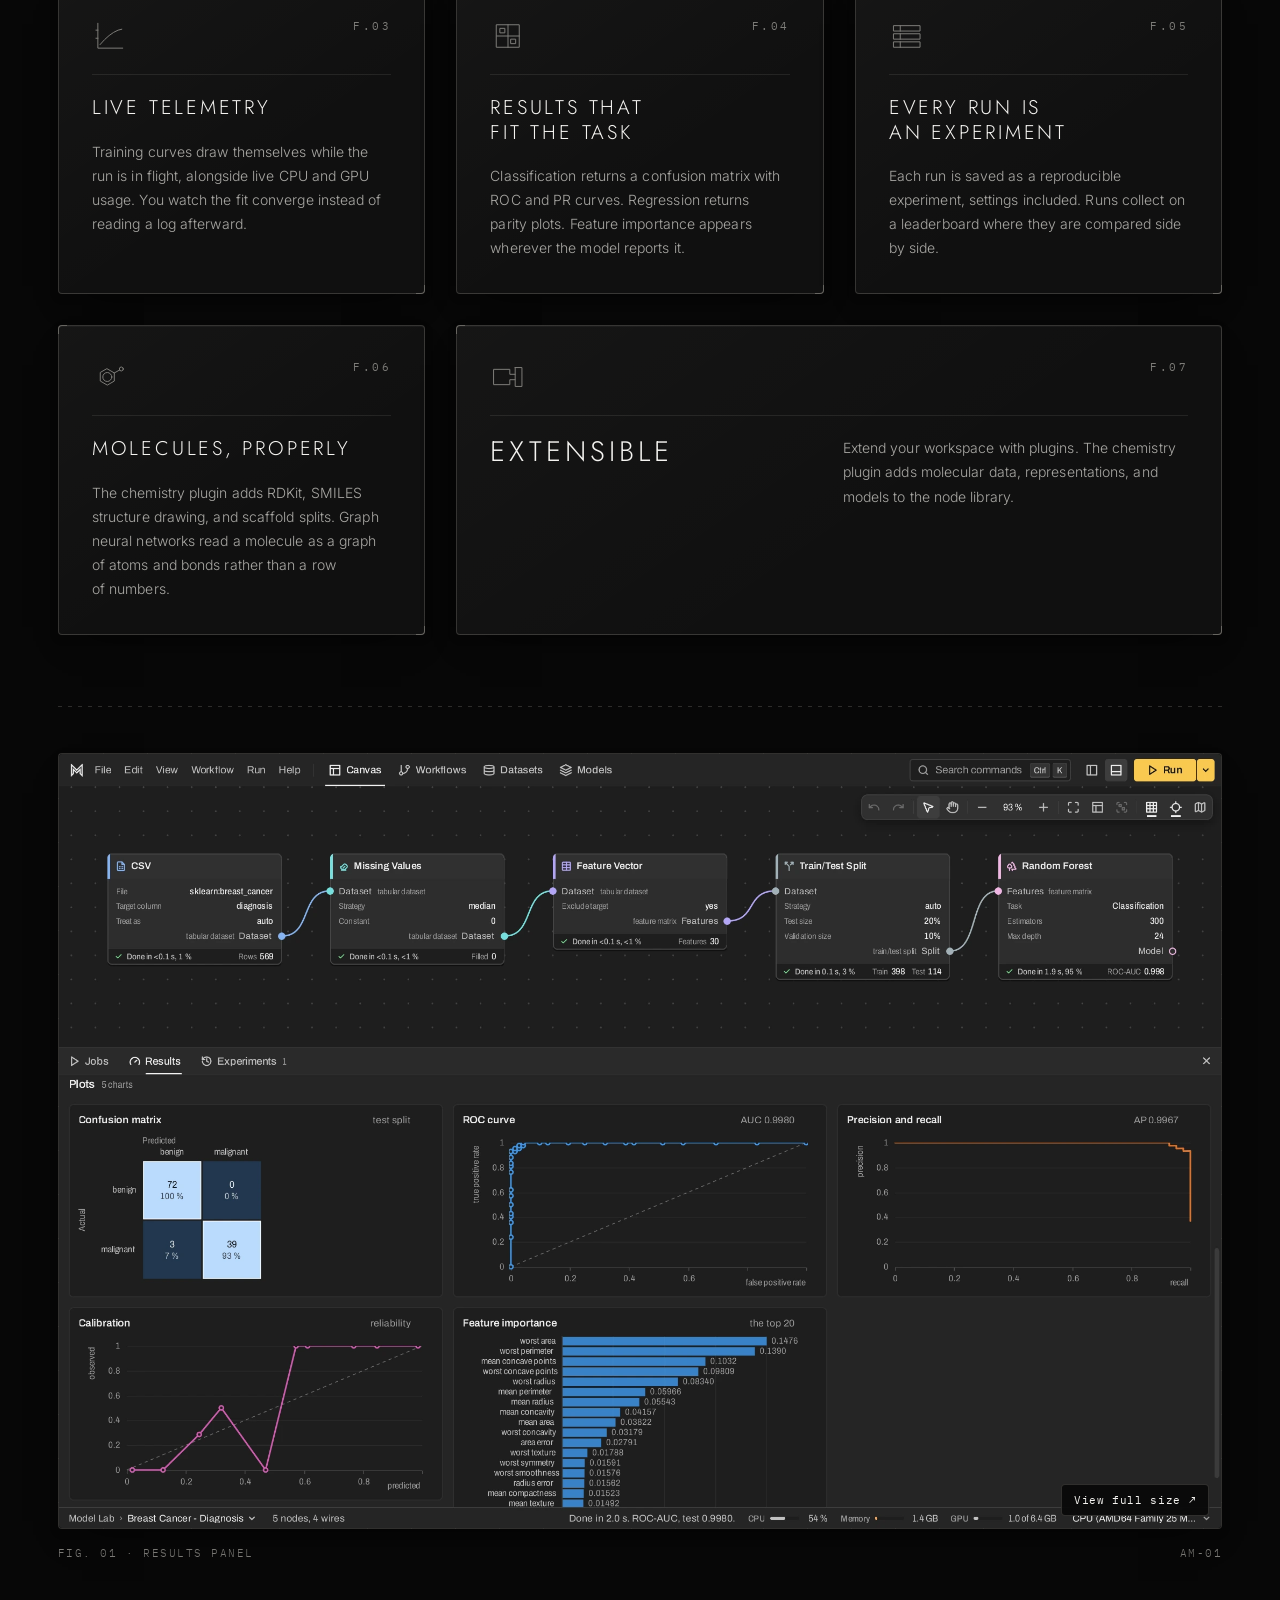
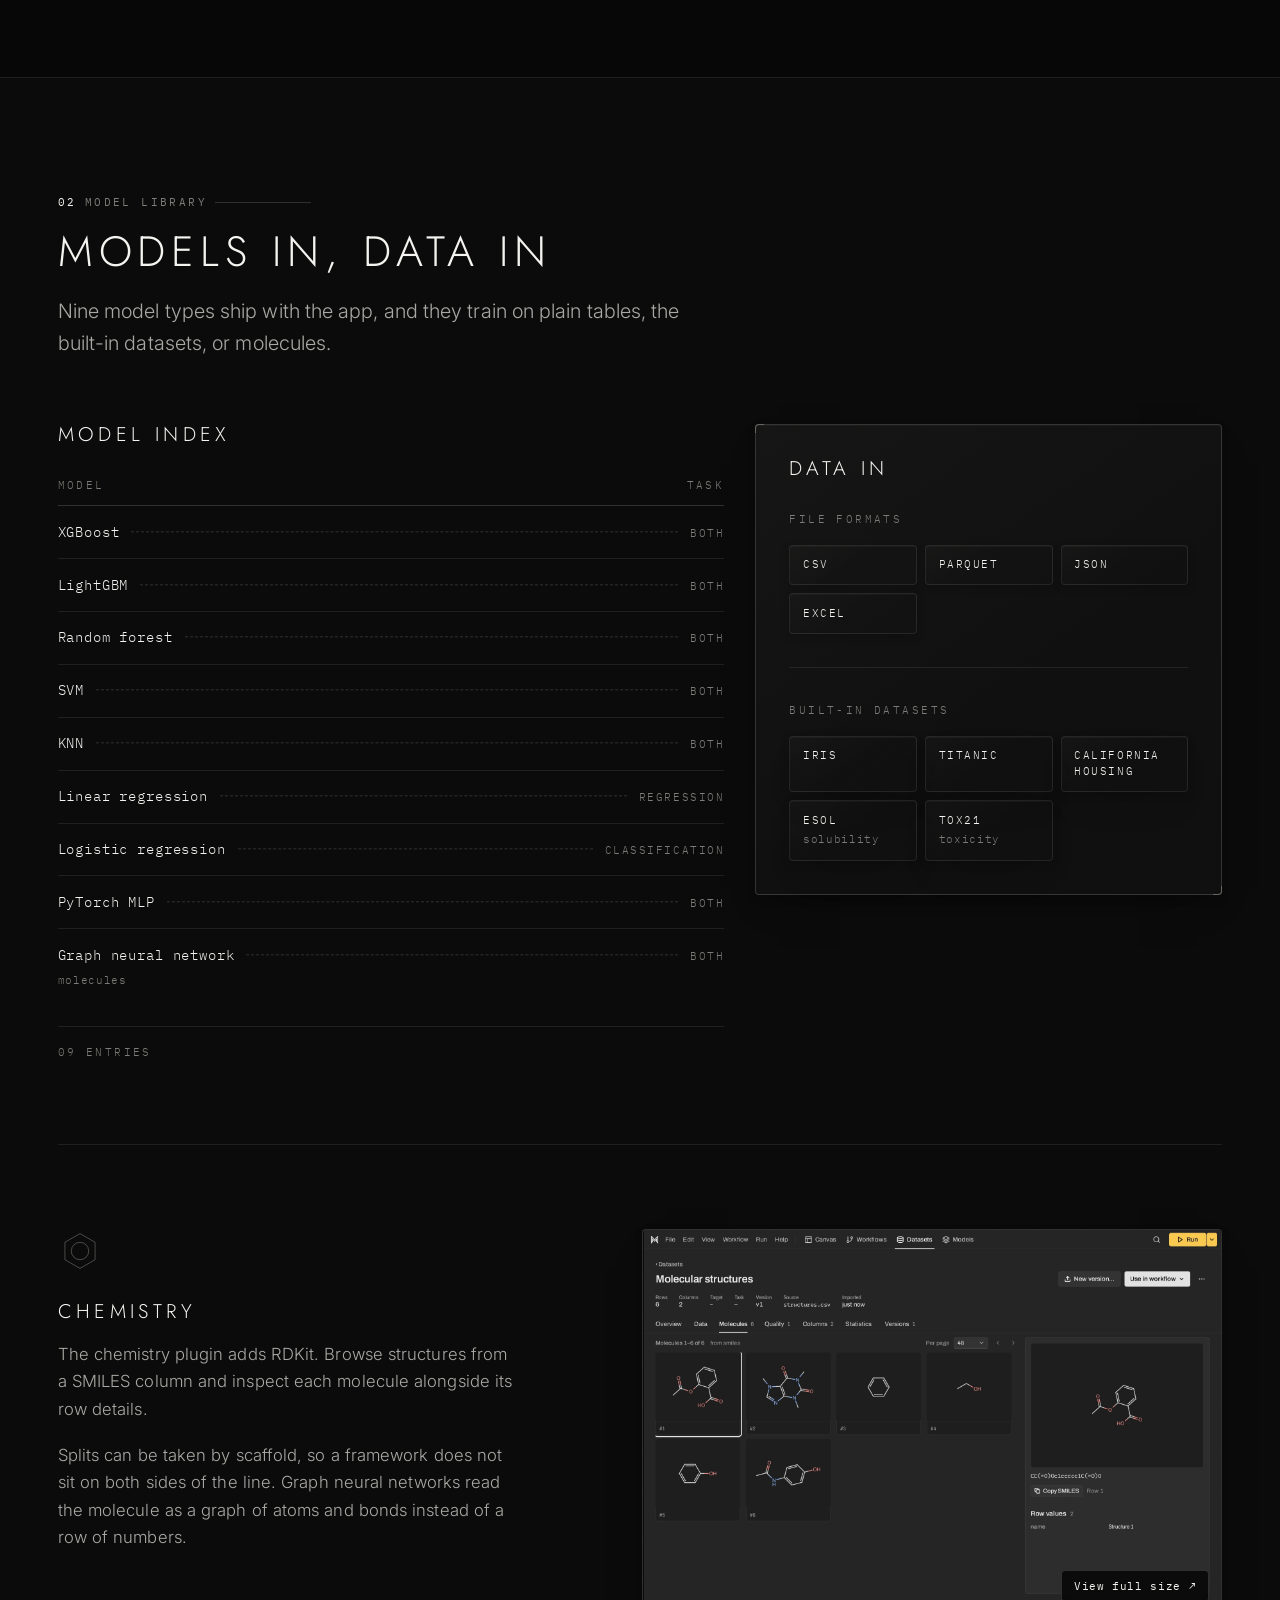
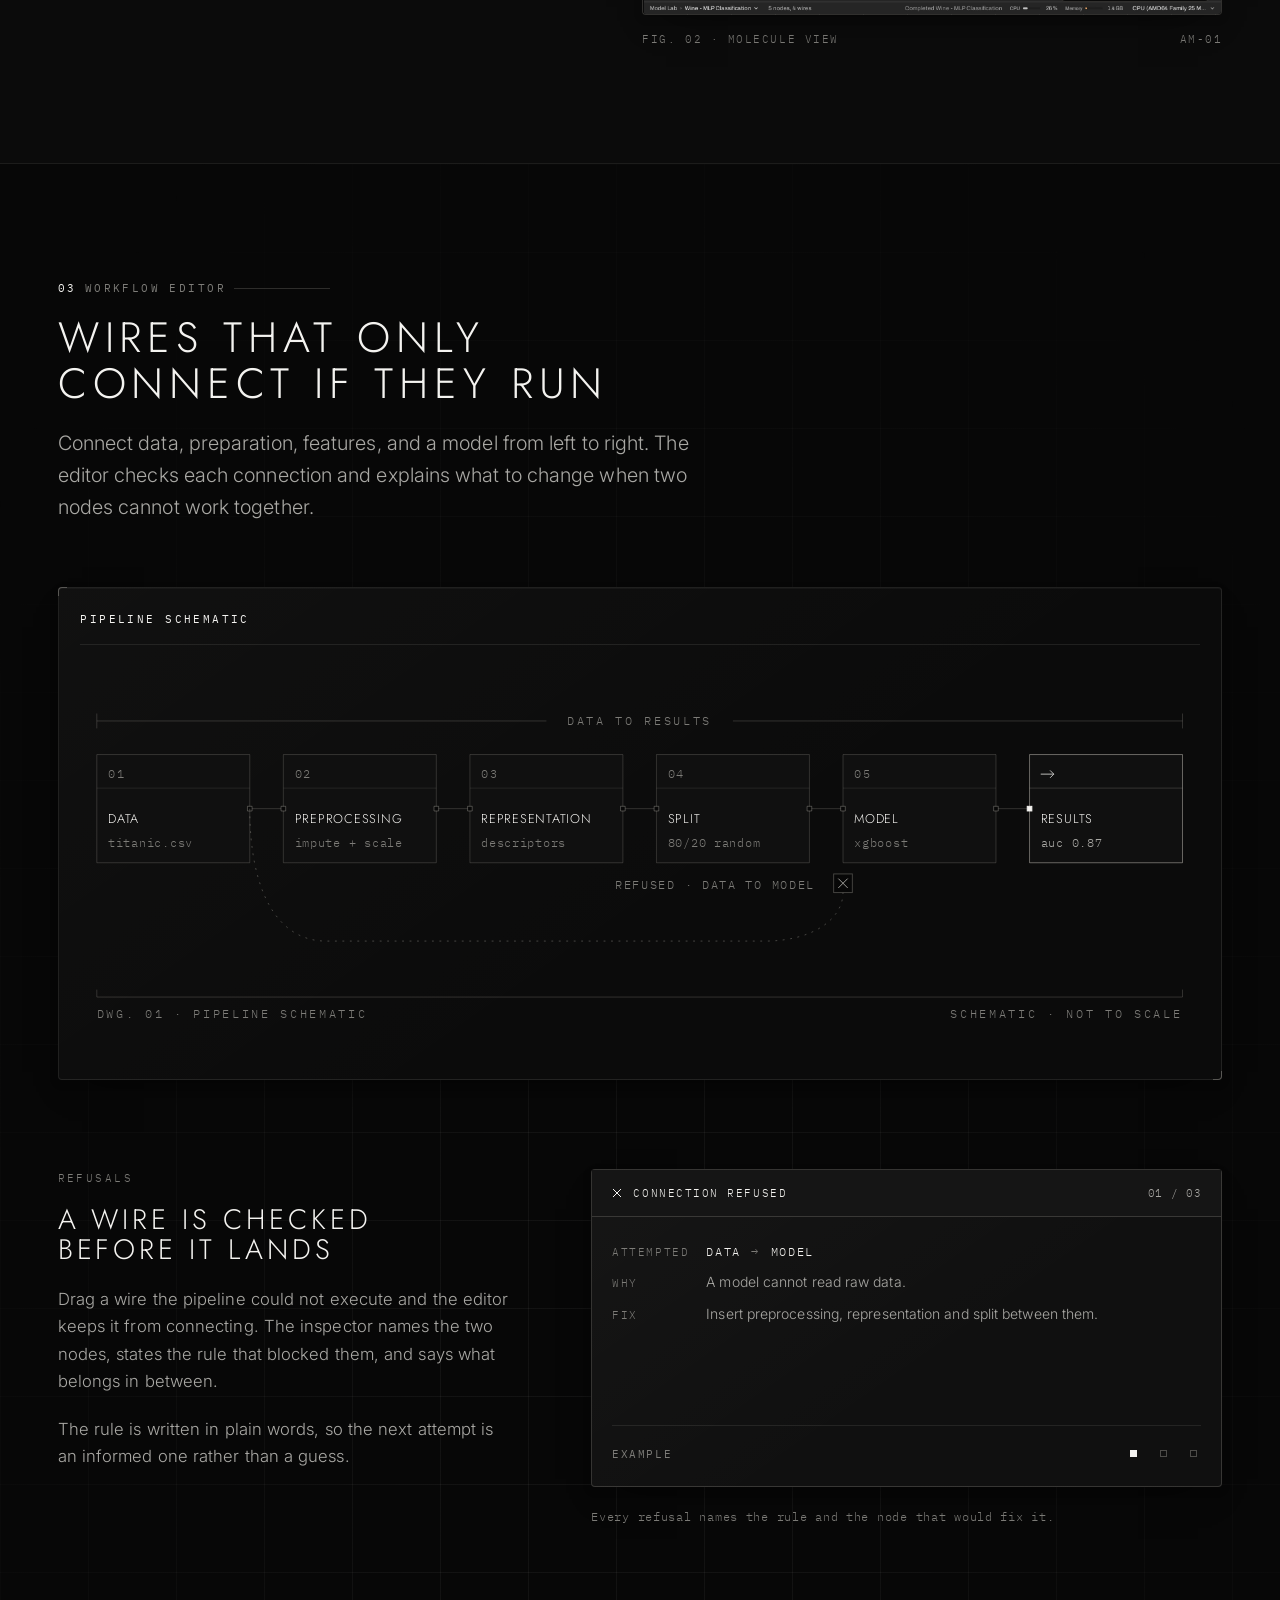
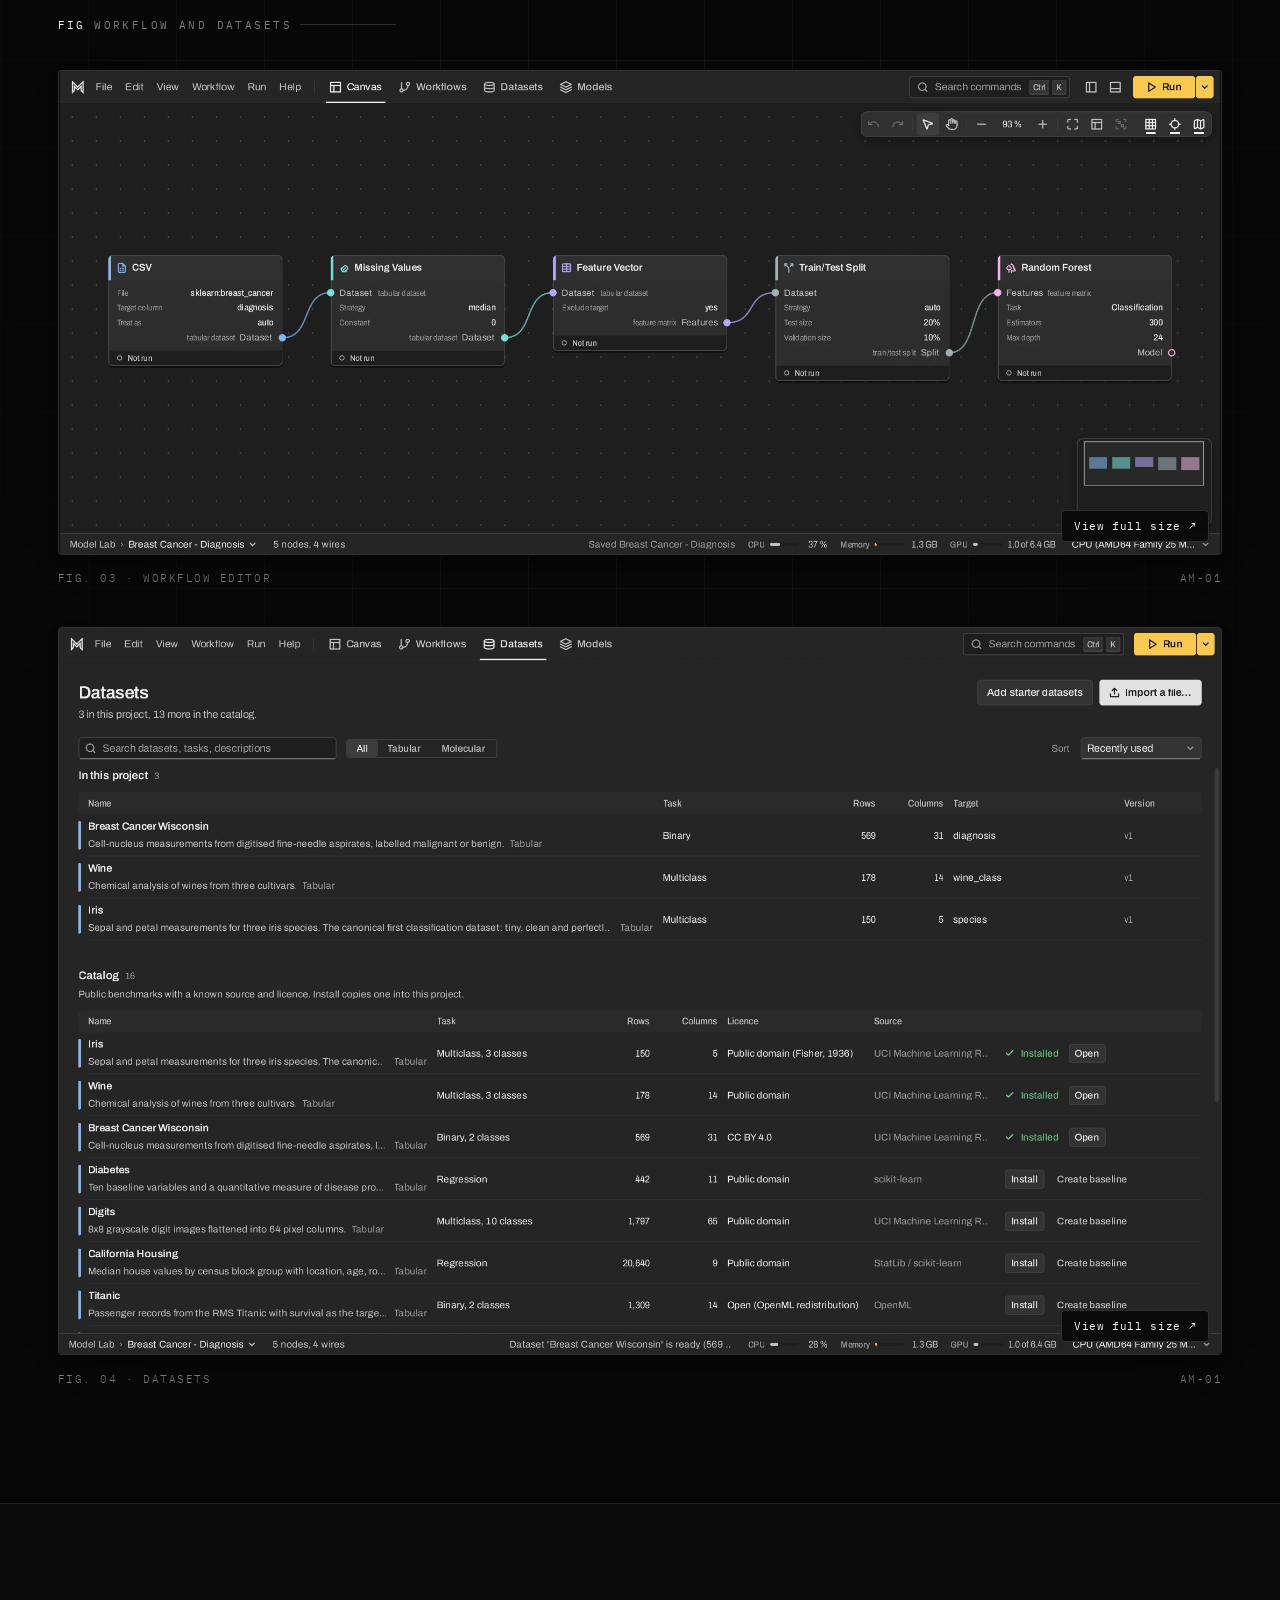
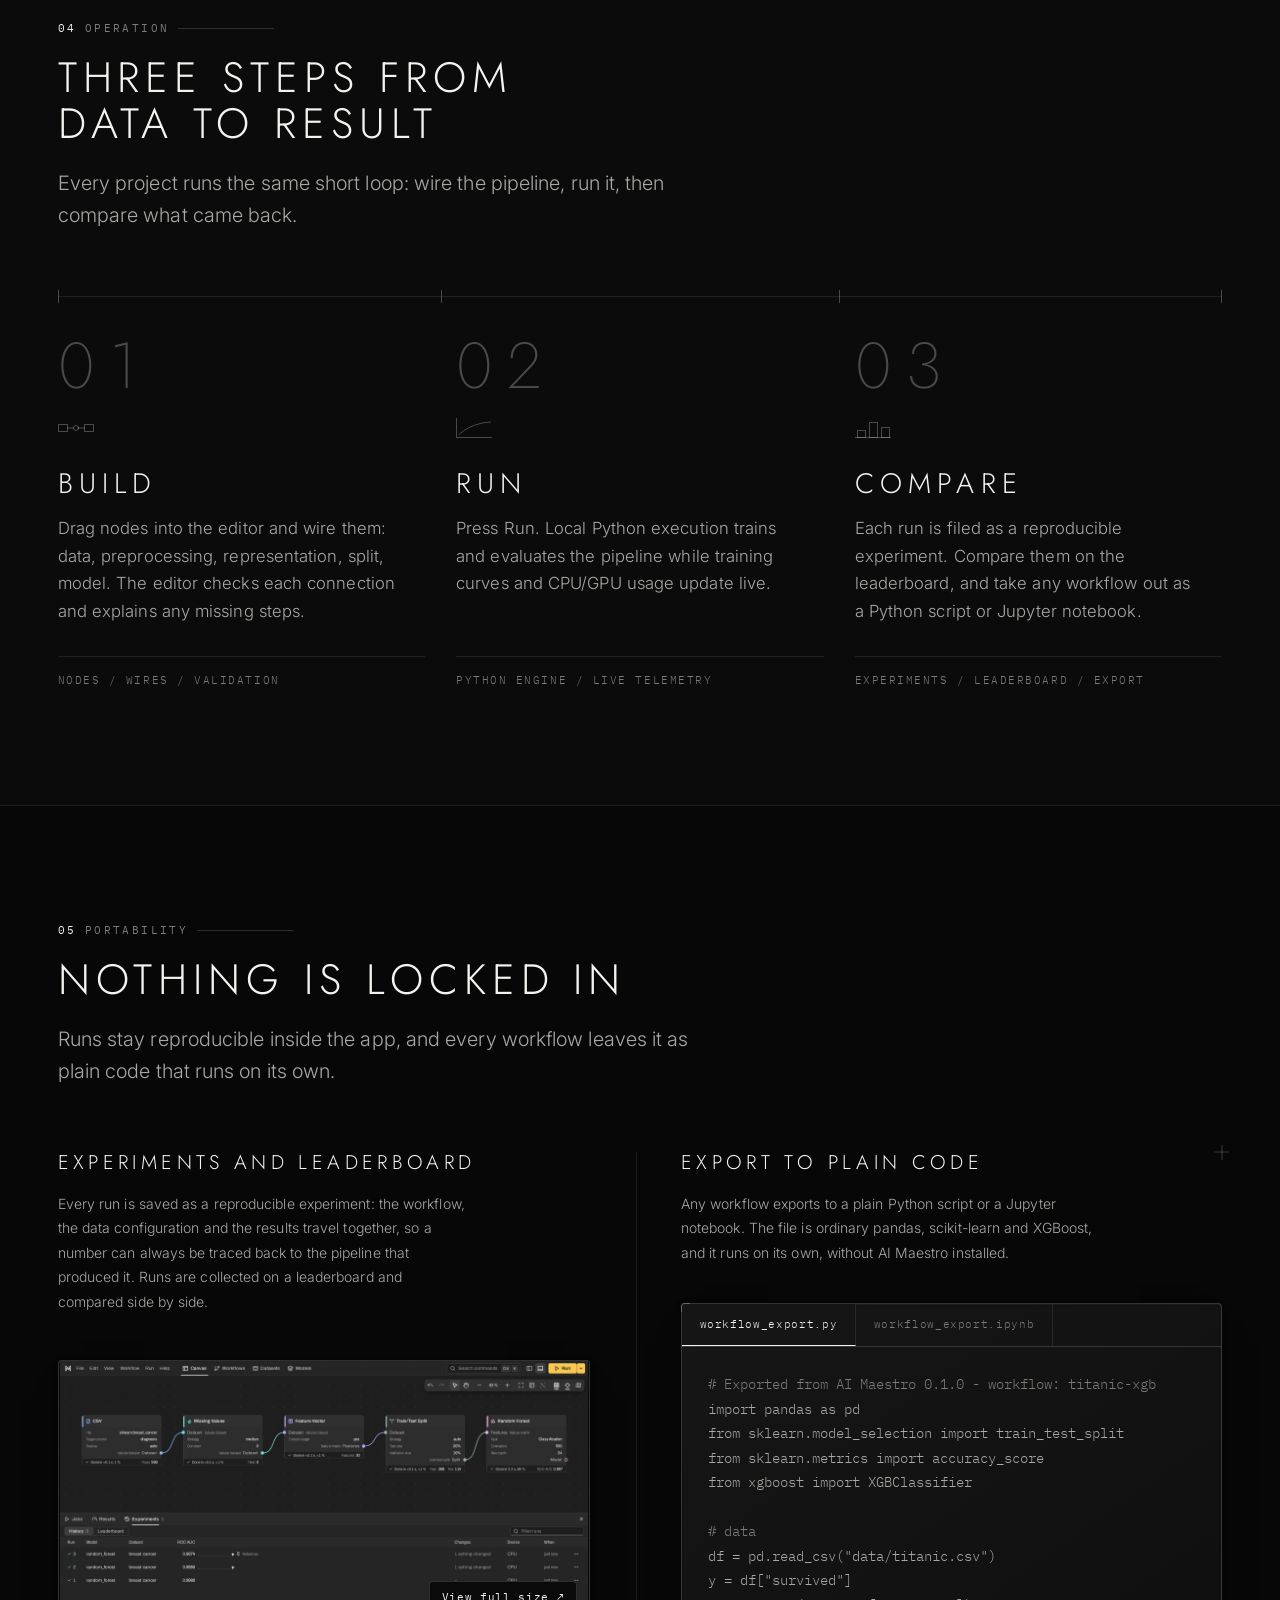
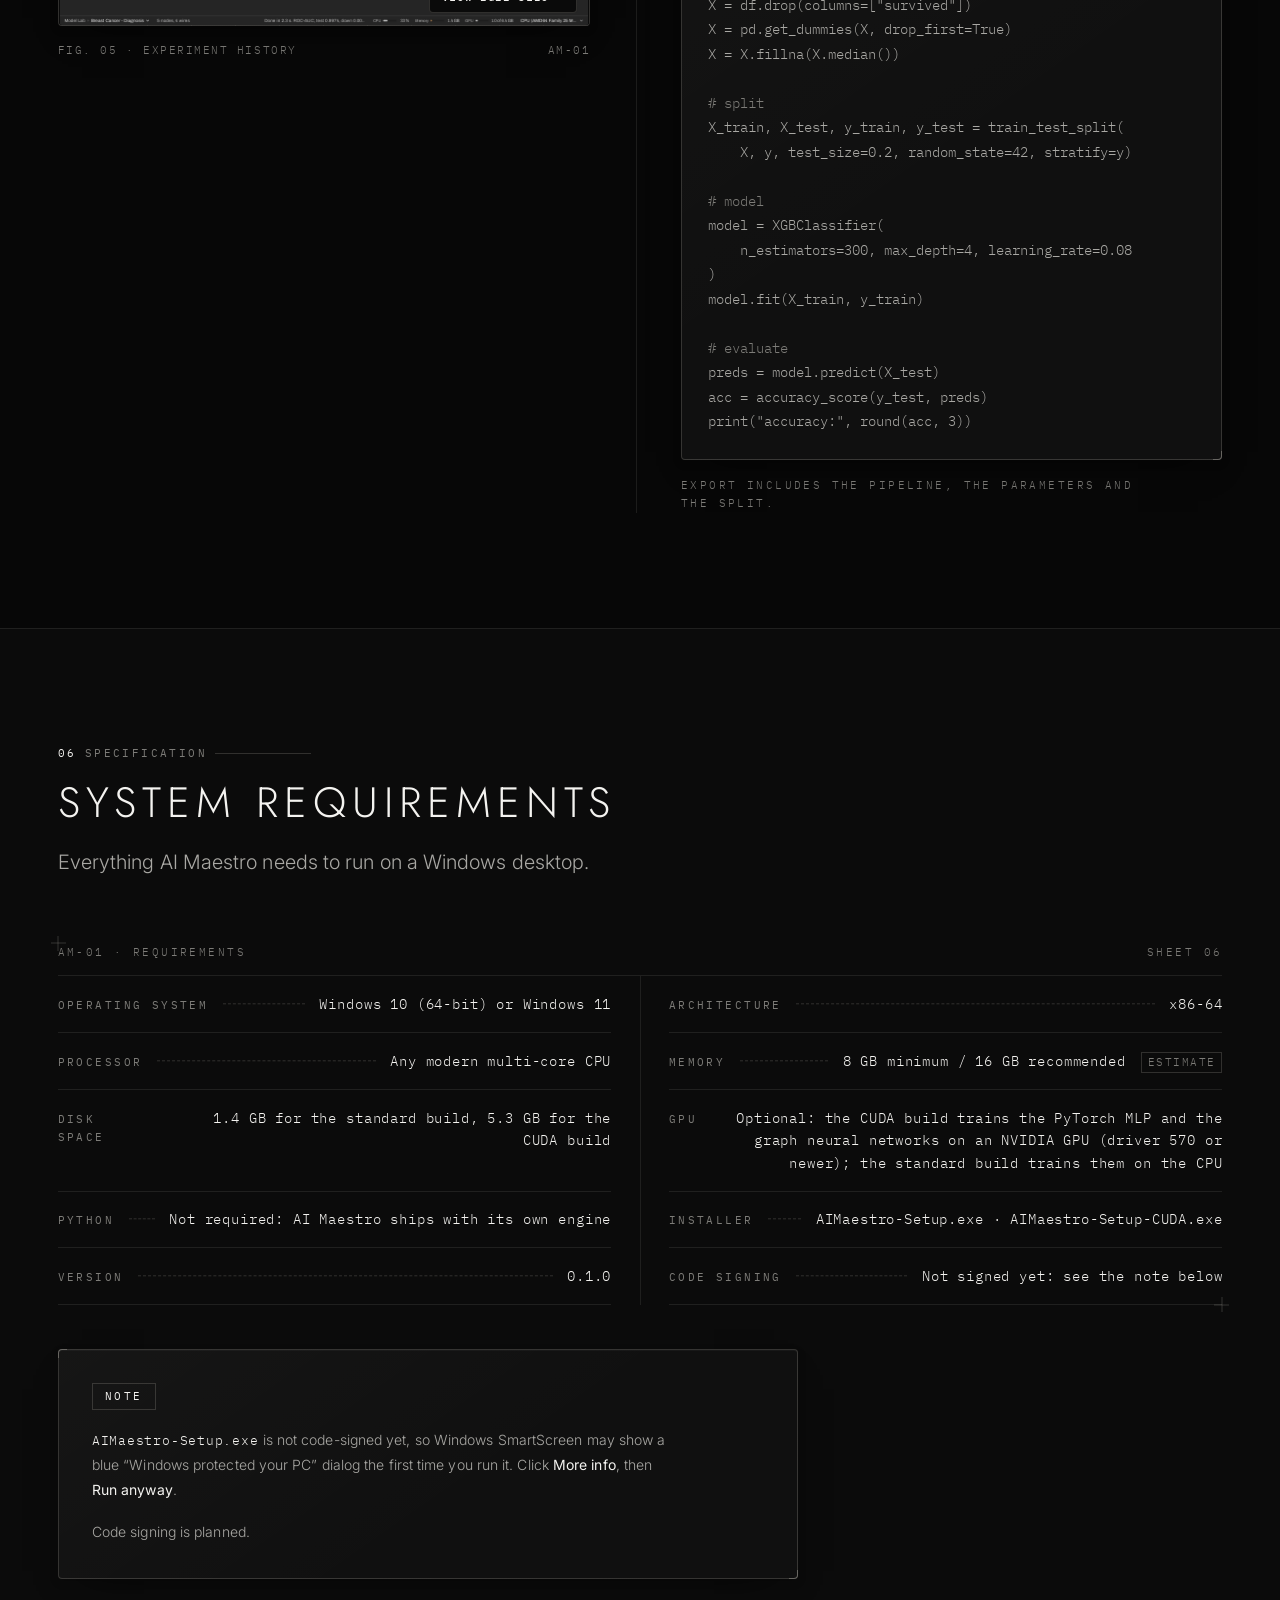
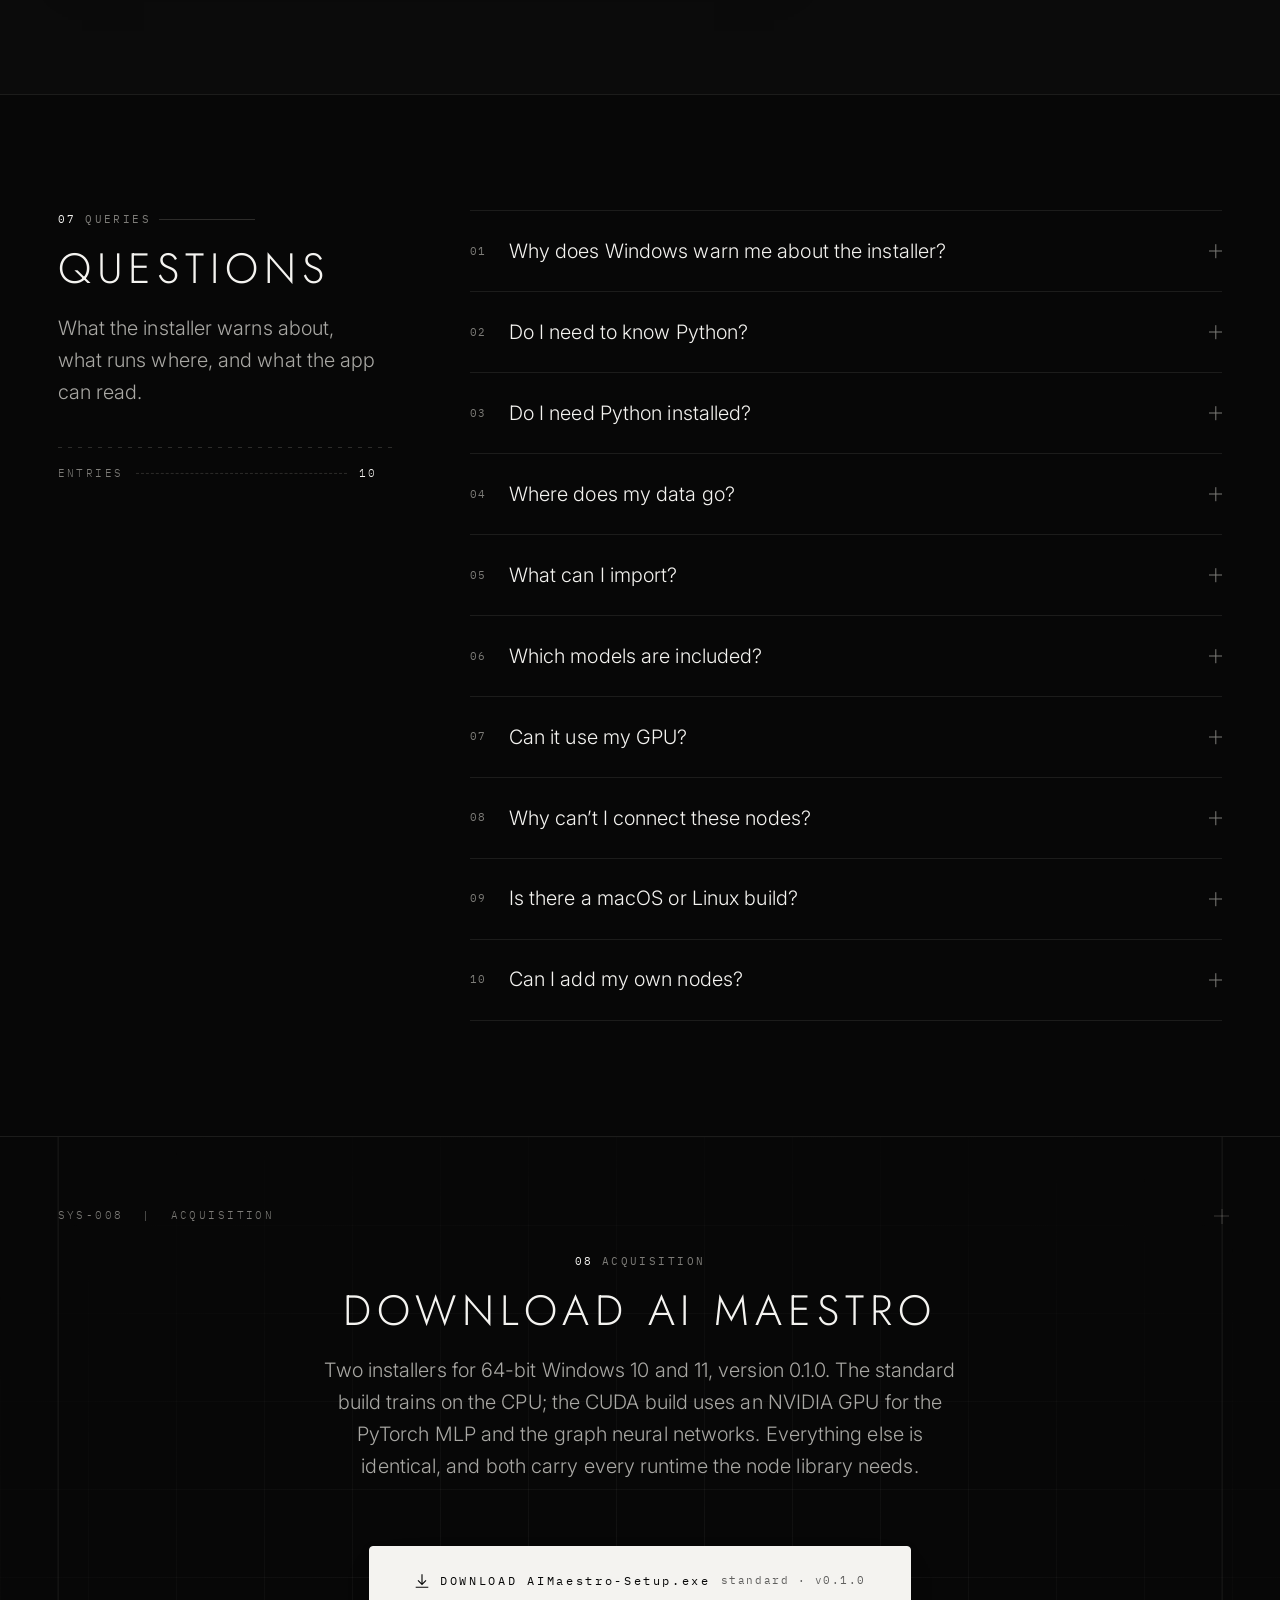
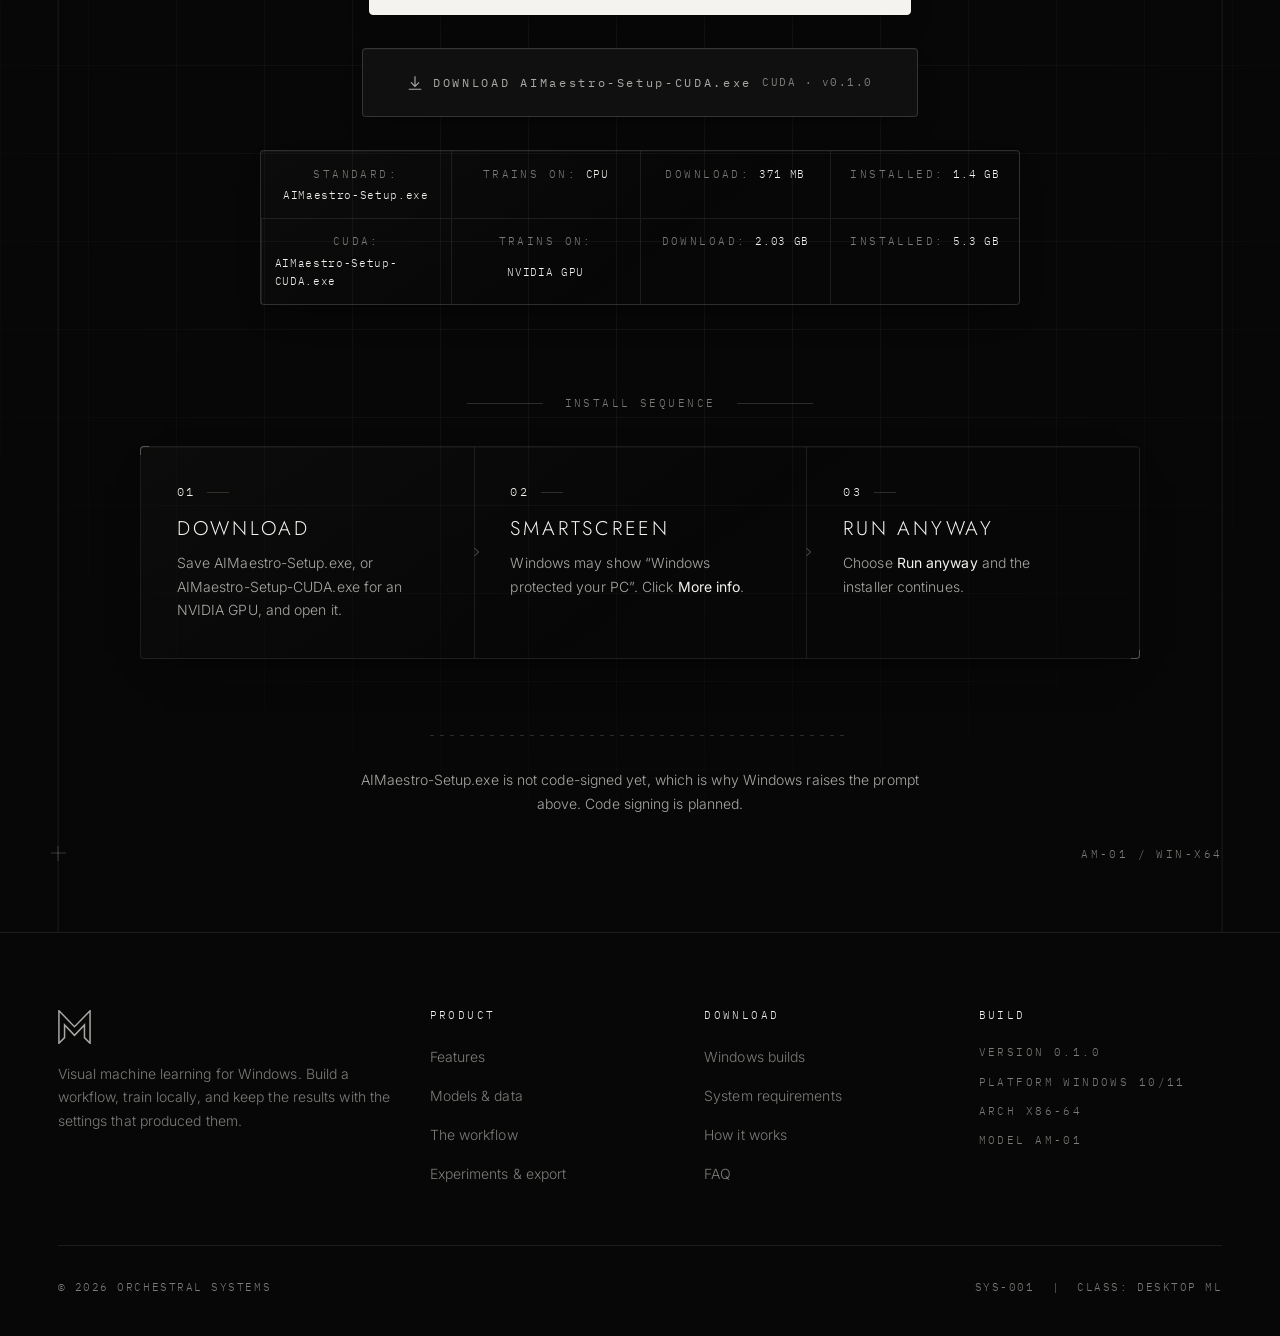
==== commit 50389921: "Consolidate downloads and smooth pointer lighting" ====
--- a/index.html
+++ b/index.html
@@ -75,13 +75,10 @@
       <a class="nav__link" href="#how">How it works</a>
       <a class="nav__link" href="#requirements">Requirements</a>
       <a class="nav__link" href="#faq">FAQ</a>
-      <a class="btn btn--sm btn--primary" href="downloads/AIMaestro-Setup.exe" download>Download</a>
+      <a class="nav__link" href="#download">Download</a>
     </nav>
 
     <div class="hdr__cta">
-      <a class="btn btn--sm btn--primary" href="downloads/AIMaestro-Setup.exe" download>
-        Download <span class="btn__sub">v0.1.0</span>
-      </a>
       <button class="burger" type="button" aria-expanded="false" aria-controls="site-nav" aria-label="Menu">
         <span></span>
       </button>
@@ -114,25 +111,19 @@
     </p>
 
     <div class="s-hero__actions reveal" style="--d:.24s">
-      <a class="btn btn--primary" href="downloads/AIMaestro-Setup.exe" download>
+      <a class="btn btn--primary" href="#download">
         <svg class="btn__ico" viewBox="0 0 14 14" fill="none" stroke="currentColor" stroke-width="1" vector-effect="non-scaling-stroke" aria-hidden="true">
           <path d="M7 1v8.5M3.5 6.5 7 10l3.5-3.5M1.5 12.5h11"/>
         </svg>
-        Download for Windows <span class="btn__sub">v0.1.0</span>
-      </a>
-      <a class="btn btn--ghost" href="downloads/AIMaestro-Setup-CUDA.exe" download>
-        <svg class="btn__ico" viewBox="0 0 14 14" fill="none" stroke="currentColor" stroke-width="1" vector-effect="non-scaling-stroke" aria-hidden="true">
-          <path d="M7 1v8.5M3.5 6.5 7 10l3.5-3.5M1.5 12.5h11"/>
-        </svg>
-        CUDA build <span class="btn__sub">NVIDIA GPU</span>
+        Get AI Maestro <span class="btn__sub">Windows</span>
       </a>
       <a class="btn btn--ghost" href="#how">See how it works</a>
     </div>
 
     <ul class="s-hero__spec reveal" style="--d:.30s" role="list">
-      <li class="s-hero__spec-i"><span class="s-hero__file">AIMaestro-Setup.exe</span> trains on the CPU</li>
-      <li class="s-hero__spec-i"><span class="s-hero__file">AIMaestro-Setup-CUDA.exe</span> uses an NVIDIA GPU</li>
       <li class="s-hero__spec-i">Windows 10 &amp; 11, 64-bit</li>
+      <li class="s-hero__spec-i">CPU &amp; NVIDIA GPU builds</li>
+      <li class="s-hero__spec-i">Version 0.1.0</li>
     </ul>
 
     <p class="s-hero__note reveal" style="--d:.36s">
@@ -926,15 +917,6 @@
       <p class="req__note-p">Code signing is planned.</p>
     </div>
 
-    <p class="req__cta reveal">
-      <a class="btn btn--ghost btn--sm" href="#download">
-        Get the installer
-        <svg class="btn__ico" viewBox="0 0 14 14" fill="none" stroke="currentColor" stroke-width="1" vector-effect="non-scaling-stroke" aria-hidden="true">
-          <path d="M7 1v8.5M3.5 6.5 7 10l3.5-3.5M1.5 12.5h11"/>
-        </svg>
-      </a>
-    </p>
-
   </div>
 </section>
 
@@ -1206,7 +1188,7 @@
       <div class="ftr__col">
         <h3>Download</h3>
         <ul role="list">
-          <li><a href="downloads/AIMaestro-Setup.exe" download>AIMaestro-Setup.exe</a></li>
+          <li><a href="#download">Windows builds</a></li>
           <li><a href="#requirements">System requirements</a></li>
           <li><a href="#how">How it works</a></li>
           <li><a href="#faq">FAQ</a></li>
--- a/css/base.css
+++ b/css/base.css
@@ -261,21 +261,38 @@
   box-shadow: var(--edge), var(--shadow-hover);
 }
 
-/* Spotlight: a faint lamp that follows the pointer across a card, drawn as
-   the card's own background image so the bracket corner ticks keep their
-   pseudo-elements. app.js writes --mx / --my in px; --spot fades it in. */
-@property --spot { syntax: "<number>"; inherits: false; initial-value: 0; }
+/* Move a fixed gradient using transform, without repainting the background.
+   The clipped layer sits behind content and leaves corner ticks intact. */
 .card {
-  --spot: 0;
+  isolation: isolate;
   background-color: var(--bg-2);
-  background-image: radial-gradient(420px circle at var(--mx, 50%) var(--my, 50%),
-                    rgba(244, 243, 240, var(--spot)), transparent 72%), var(--surface);
+  background-image: var(--surface);
   transition: border-color var(--dur) var(--ease),
-              background-color var(--dur) var(--ease),
-              --spot var(--dur) var(--ease),
               box-shadow var(--dur) var(--ease);
 }
-.card:hover { --spot: 0.055; background-color: #131312; }
+.card__glow {
+  position: absolute;
+  inset: 0;
+  z-index: -1;
+  overflow: hidden;
+  border-radius: inherit;
+  pointer-events: none;
+  opacity: 0;
+  transition: opacity .5s ease;
+}
+.card.is-lit > .card__glow { opacity: 1; }
+@starting-style { .card.is-lit > .card__glow { opacity: 0; } }
+.card__glow-light {
+  position: absolute;
+  width: 640px;
+  height: 640px;
+  left: -320px;
+  top: -320px;
+  background: radial-gradient(circle, rgba(244, 238, 222, .065), rgba(244, 238, 222, .025) 35%, transparent 70%);
+}
+@media (prefers-reduced-motion: reduce), (hover: none), (pointer: coarse) {
+  .card__glow { display: none; }
+}
 .card:focus-within { border-color: var(--line-3); box-shadow: var(--edge), var(--shadow-hover); }
 
 /* Corner ticks : drawing-sheet registration marks */
@@ -495,10 +512,7 @@
 .nav__link:hover::after, .nav__link.is-current::after { scale: 1 1; }
 .nav__link.is-current { color: var(--ink); }
 
-/* The in-menu download button is for the mobile drawer only. */
-.nav > .btn { display: none; }
-
-.hdr__cta { display: flex; align-items: center; gap: 1rem; }
+.hdr__cta { display: none; }
 
 .burger {
   display: none;
@@ -614,7 +628,7 @@
 
 @media (max-width: 860px) {
   .burger { display: grid; }
-  .hdr__cta > .btn { display: none; }
+  .hdr__cta { display: flex; align-items: center; }
 
   .nav {
     position: fixed;
@@ -654,7 +668,6 @@
     font-size: var(--t-mono-l);
   }
   .nav__link::after { display: none; }
-  .nav > .btn { display: inline-flex; margin-top: 1.5rem; justify-content: center; }
 }
 
 @media (max-width: 560px) {
--- a/css/sections.css
+++ b/css/sections.css
@@ -1574,12 +1574,6 @@
   overflow-wrap: anywhere;
 }
 
-/* ---- cta ---------------------------------------------------------------- */
-
-.s-req .req__cta {
-  margin-top: clamp(26px, 2.8vw, 40px);
-}
-
 /* ---- two-column sheet --------------------------------------------------- */
 
 @media (min-width: 860px) {
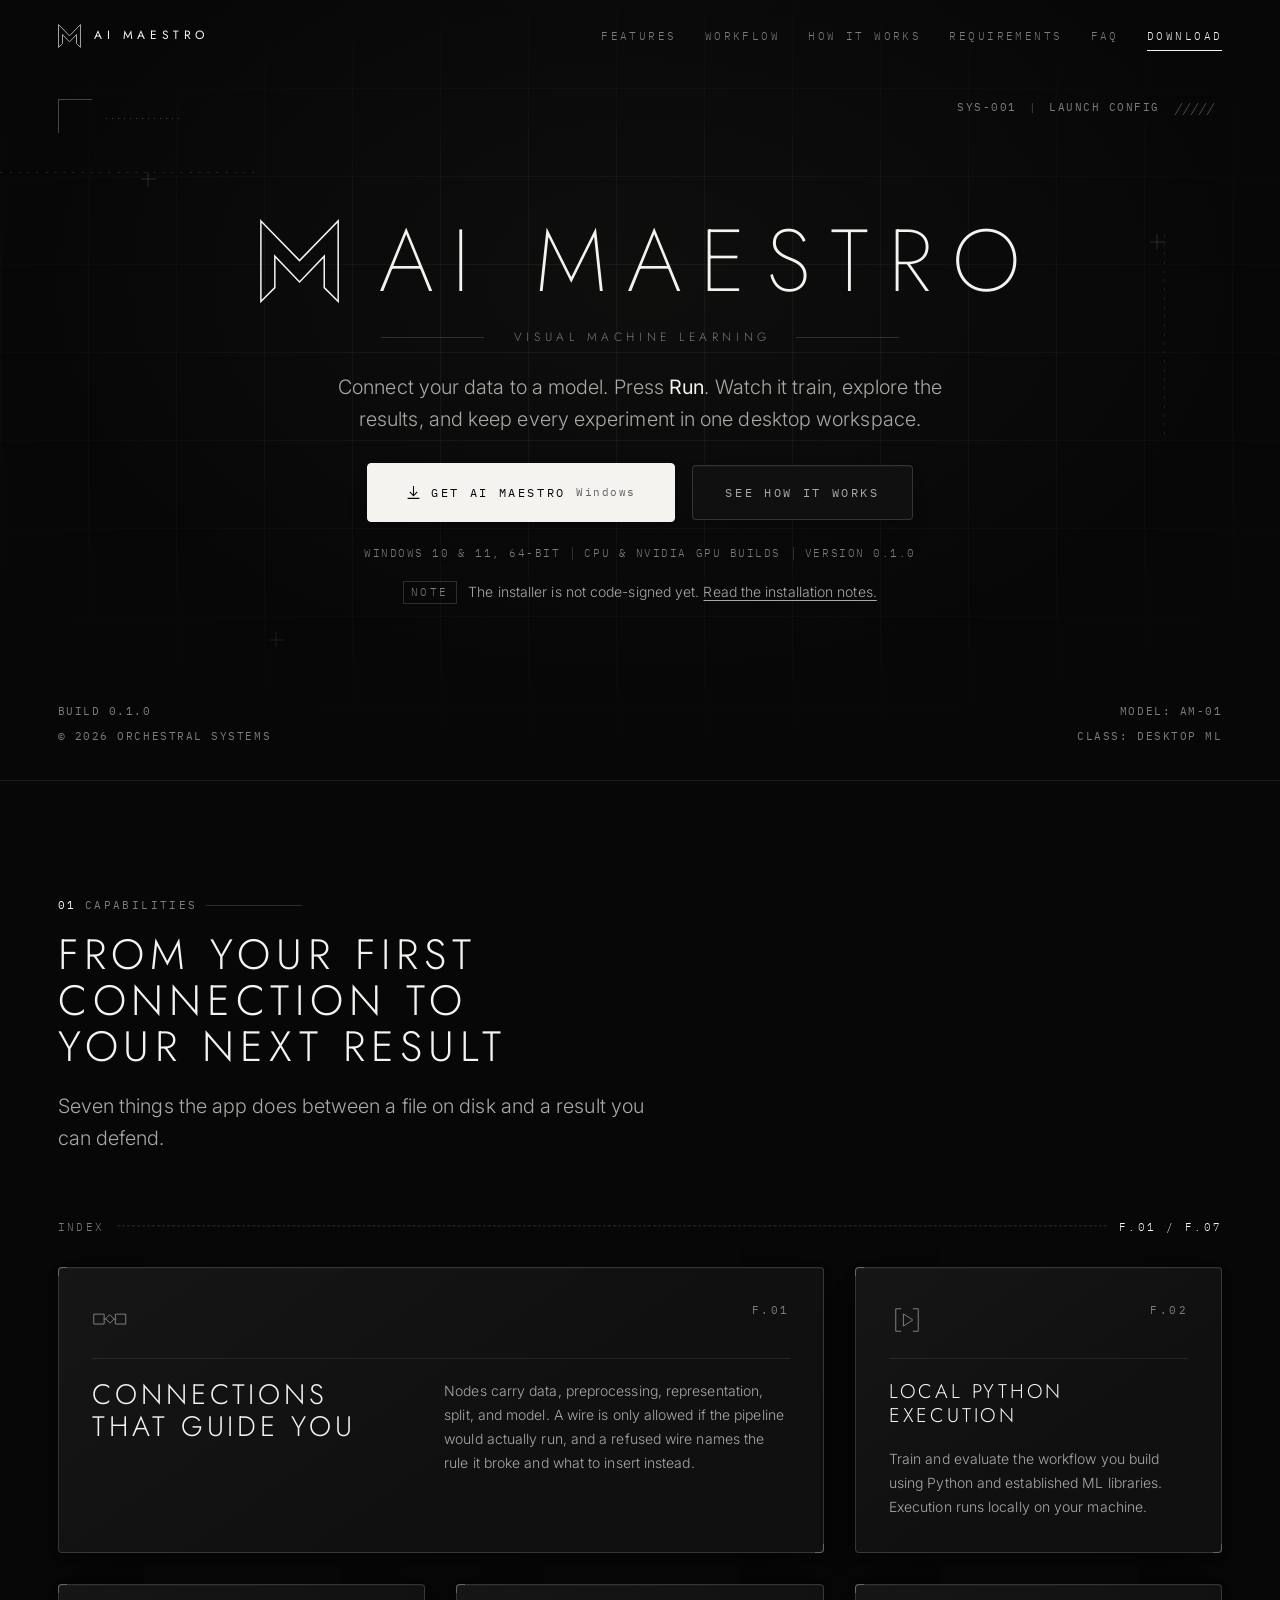
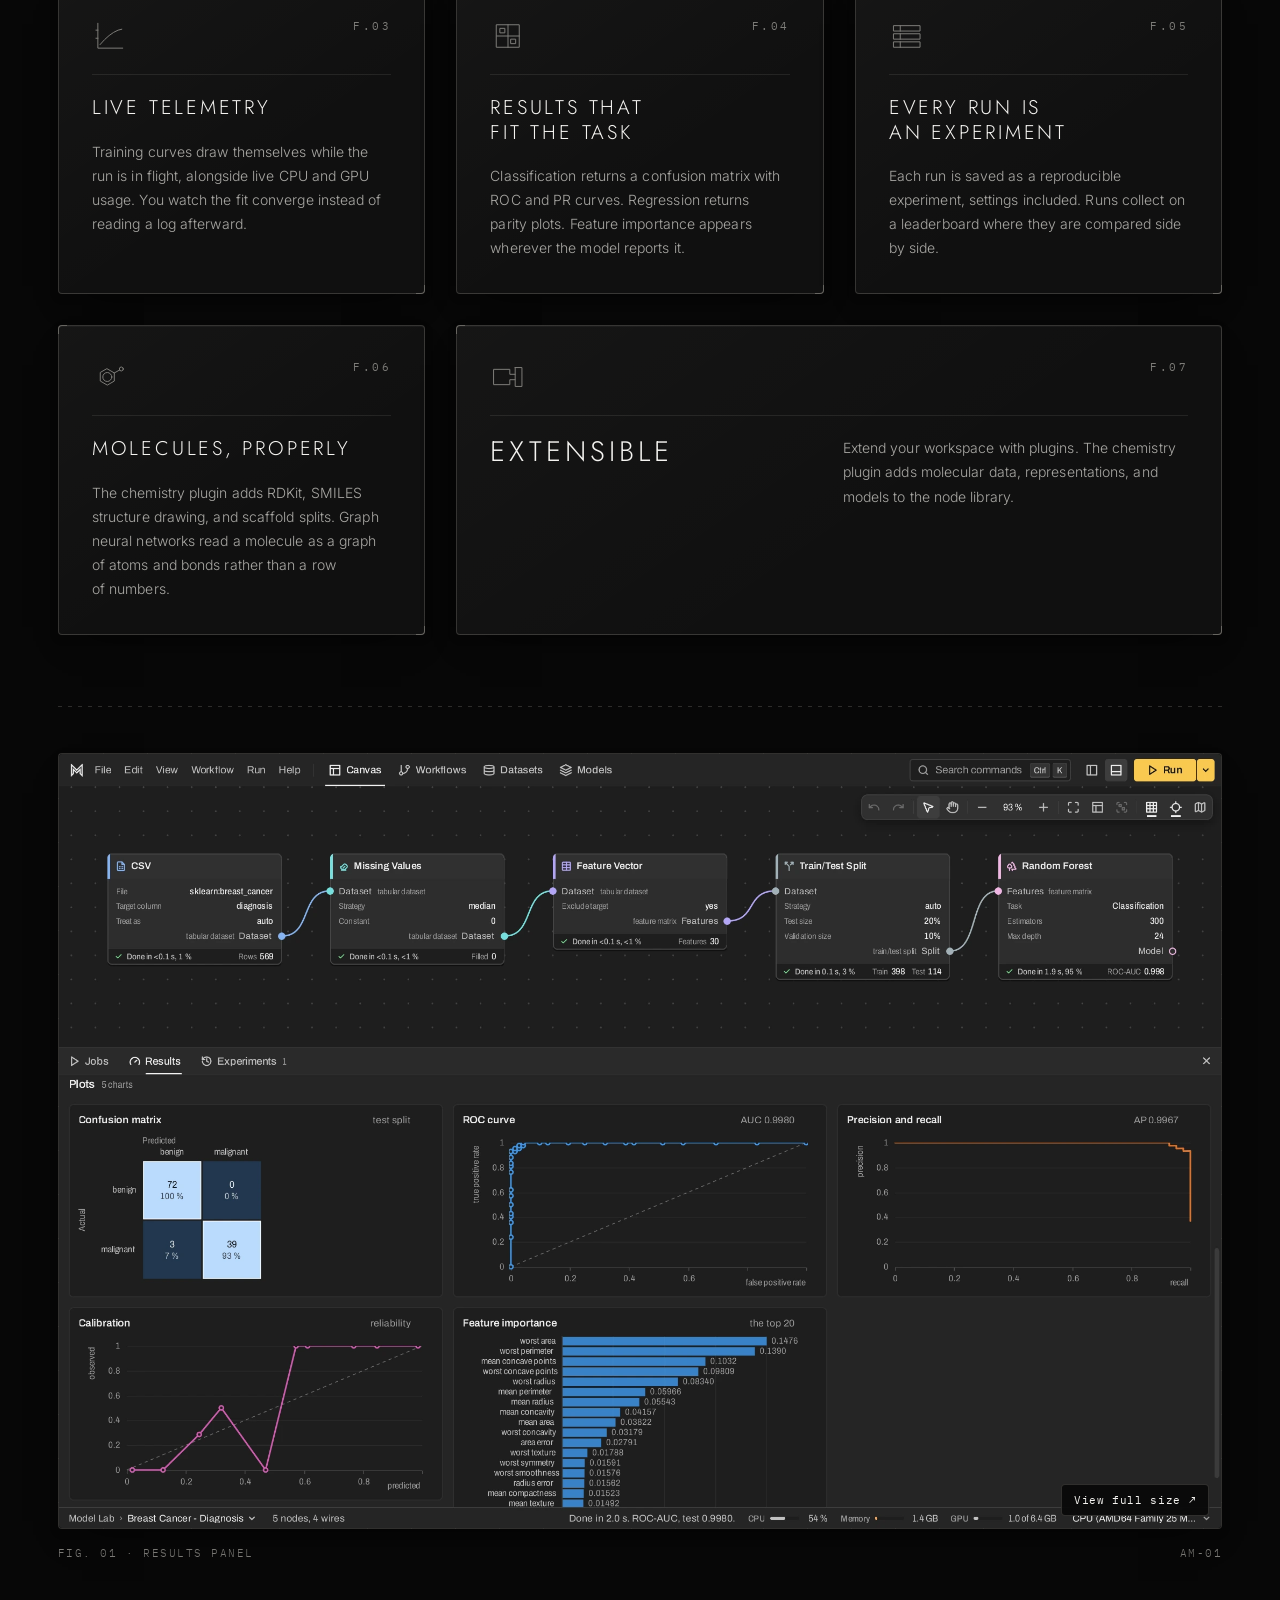
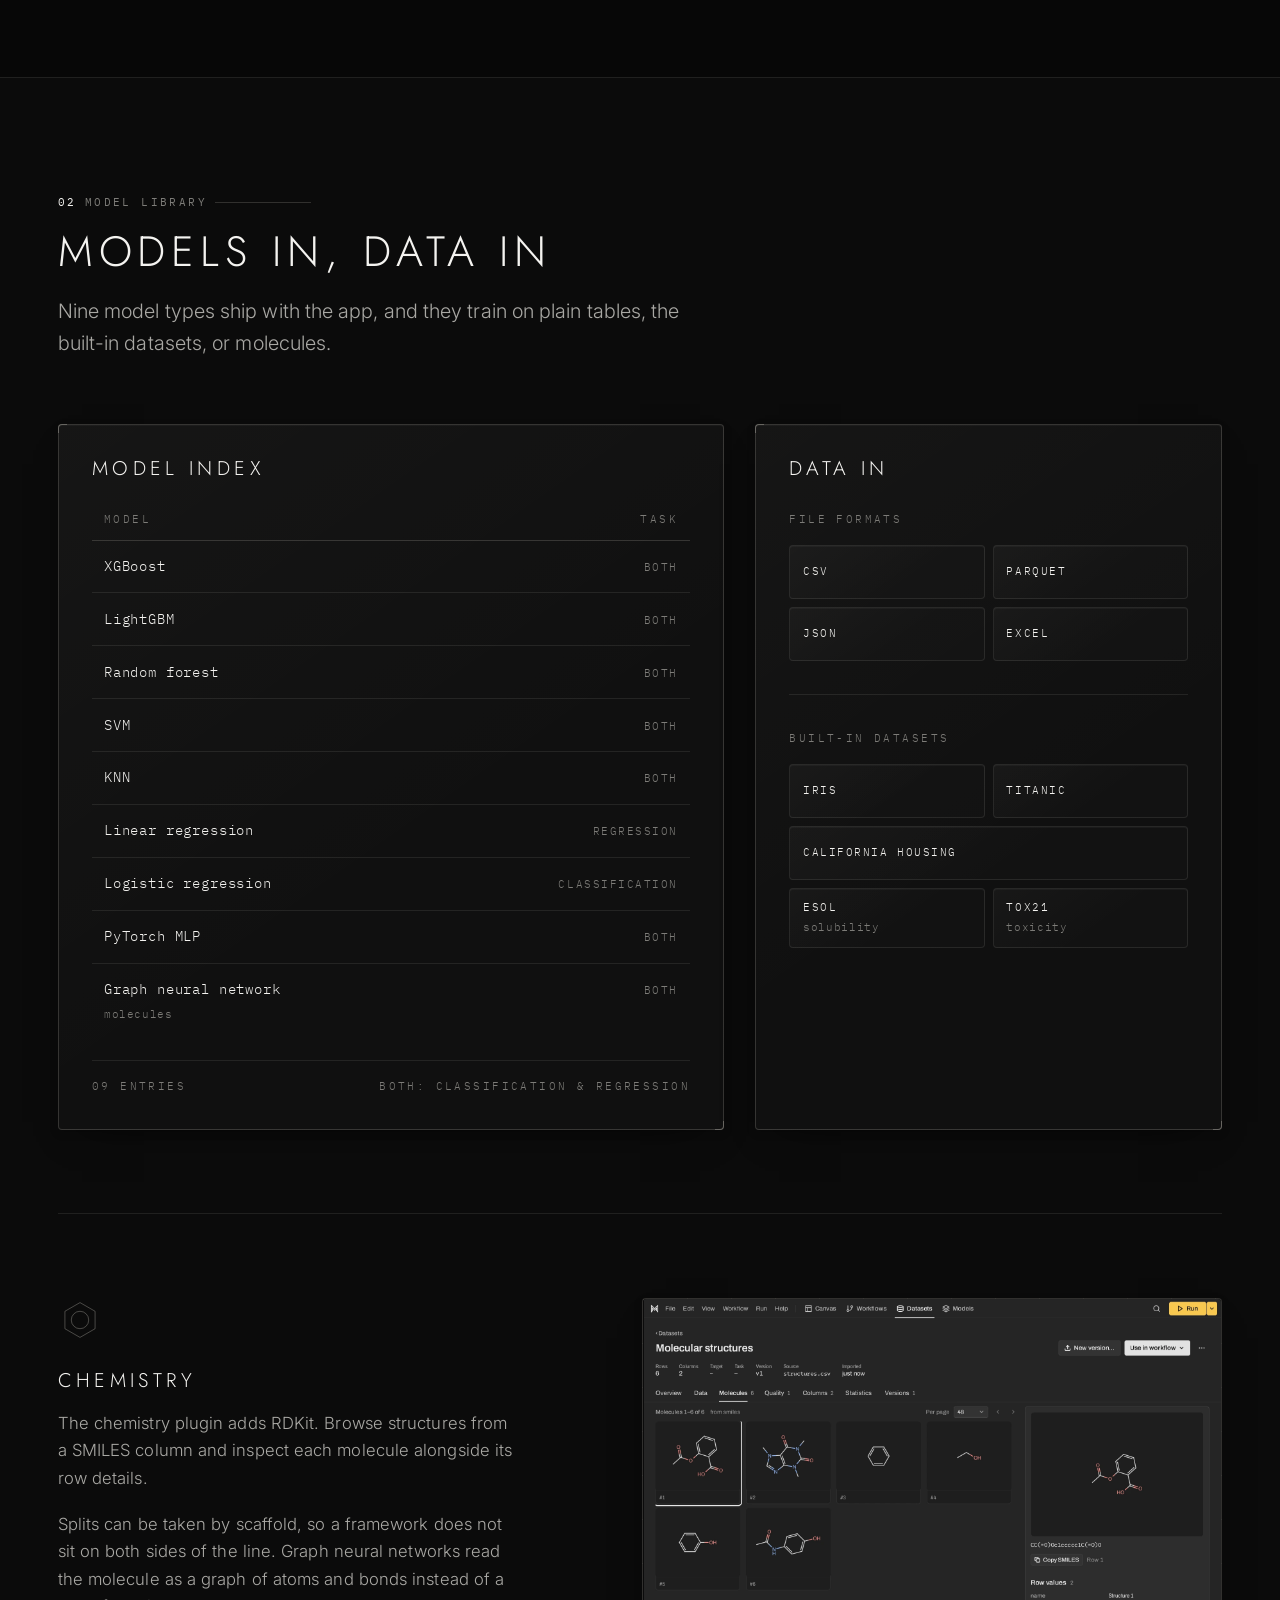
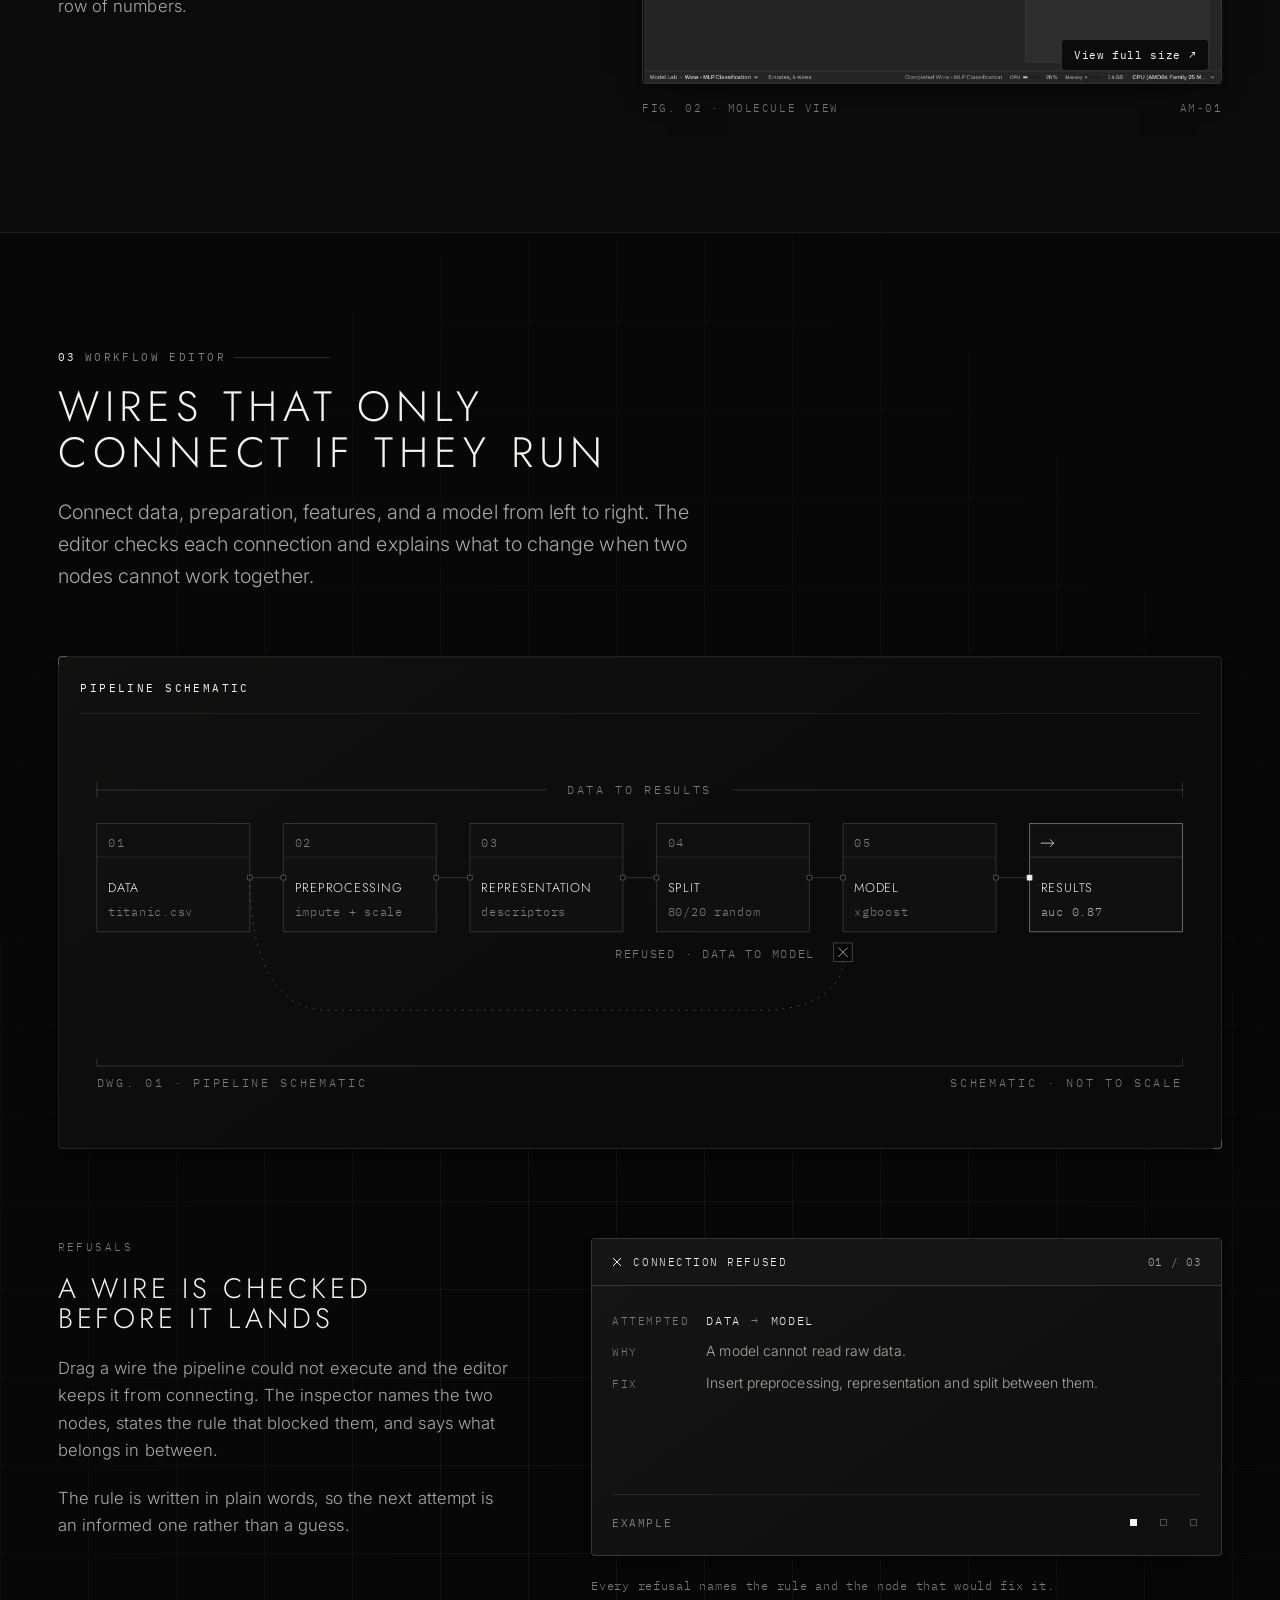
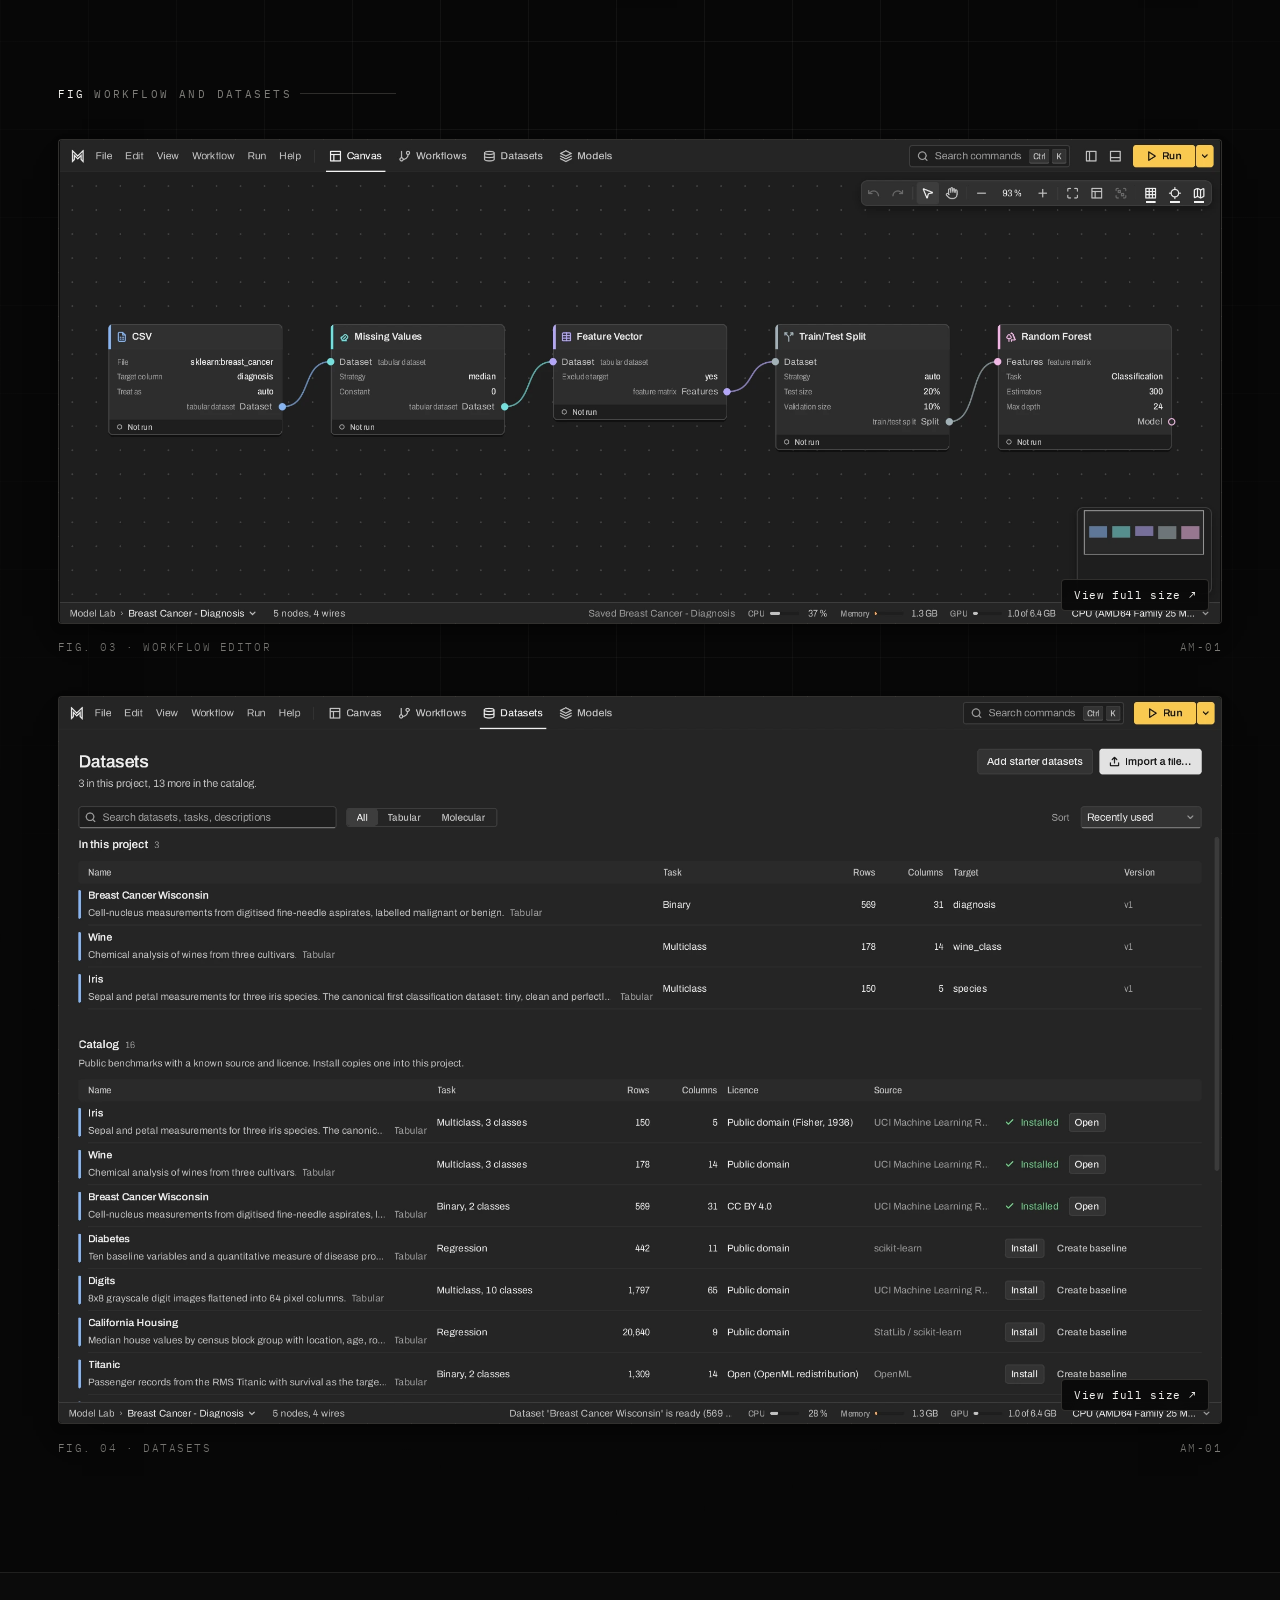
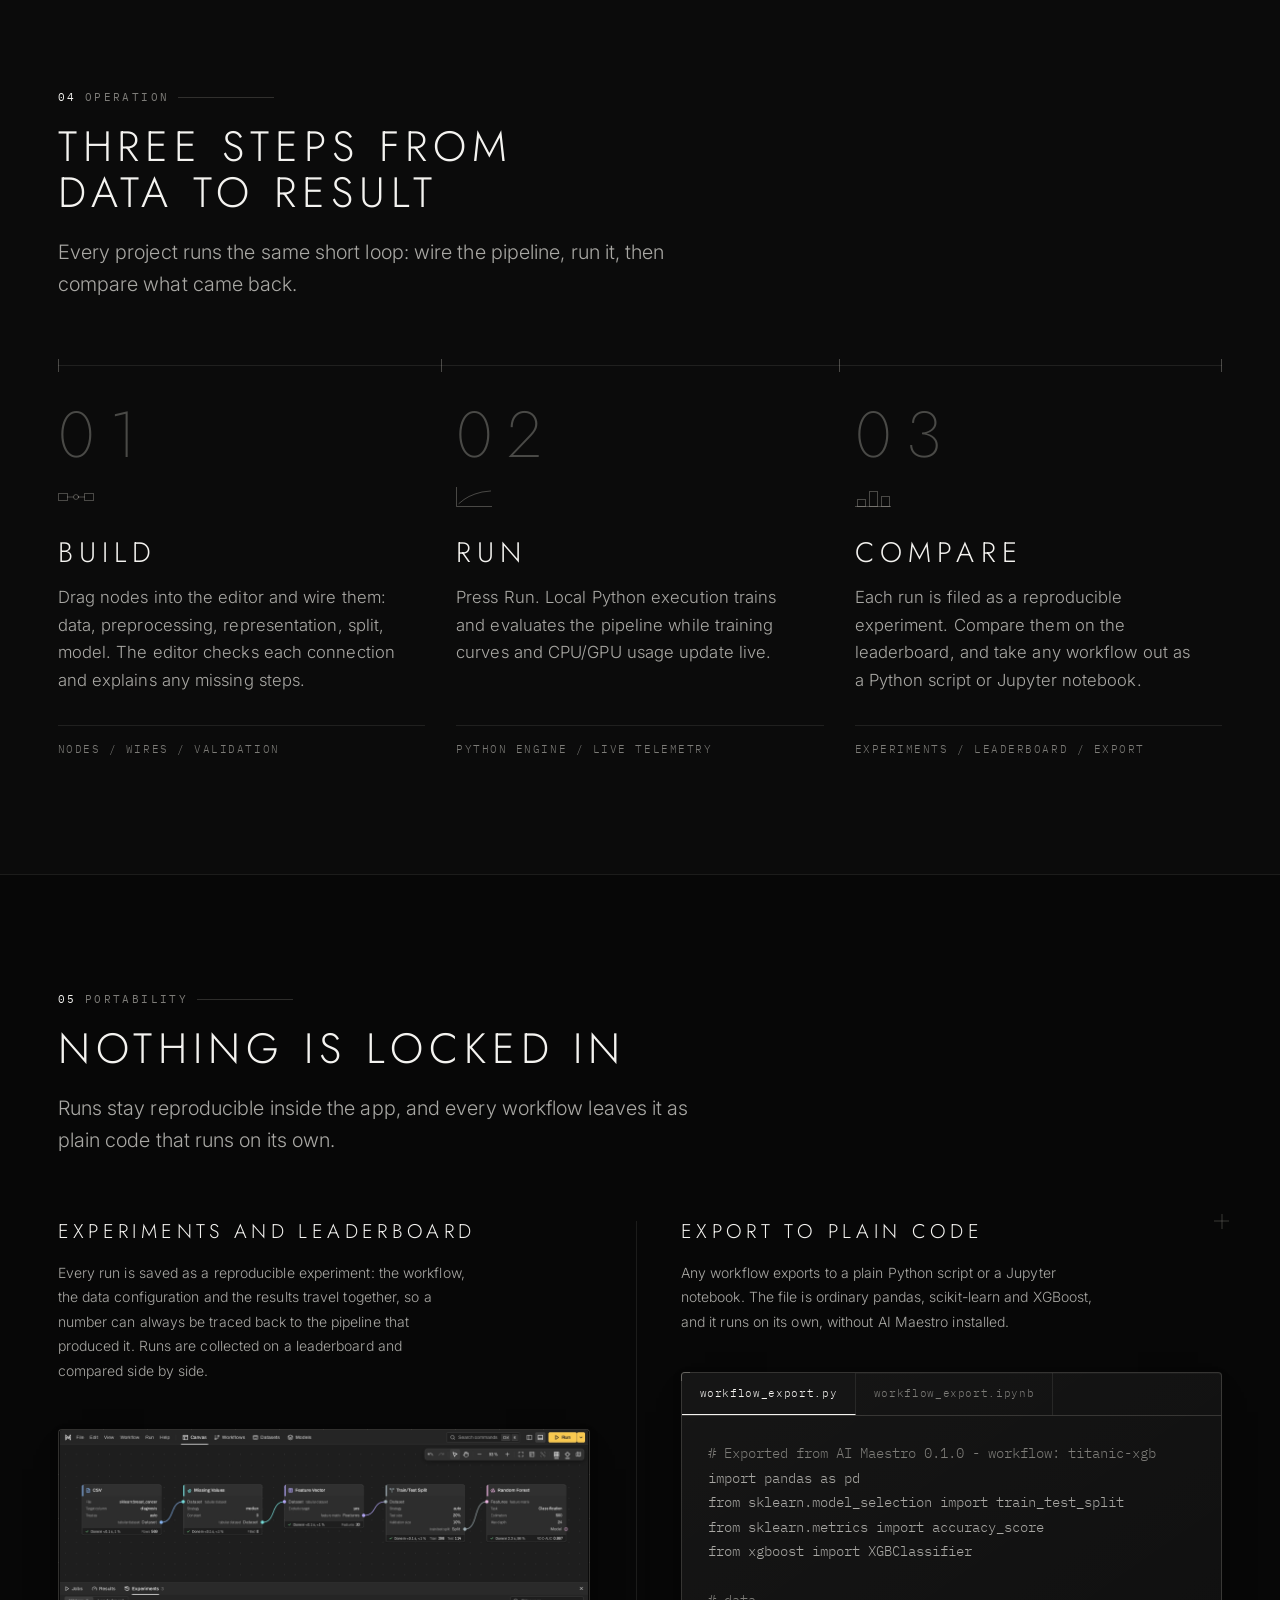
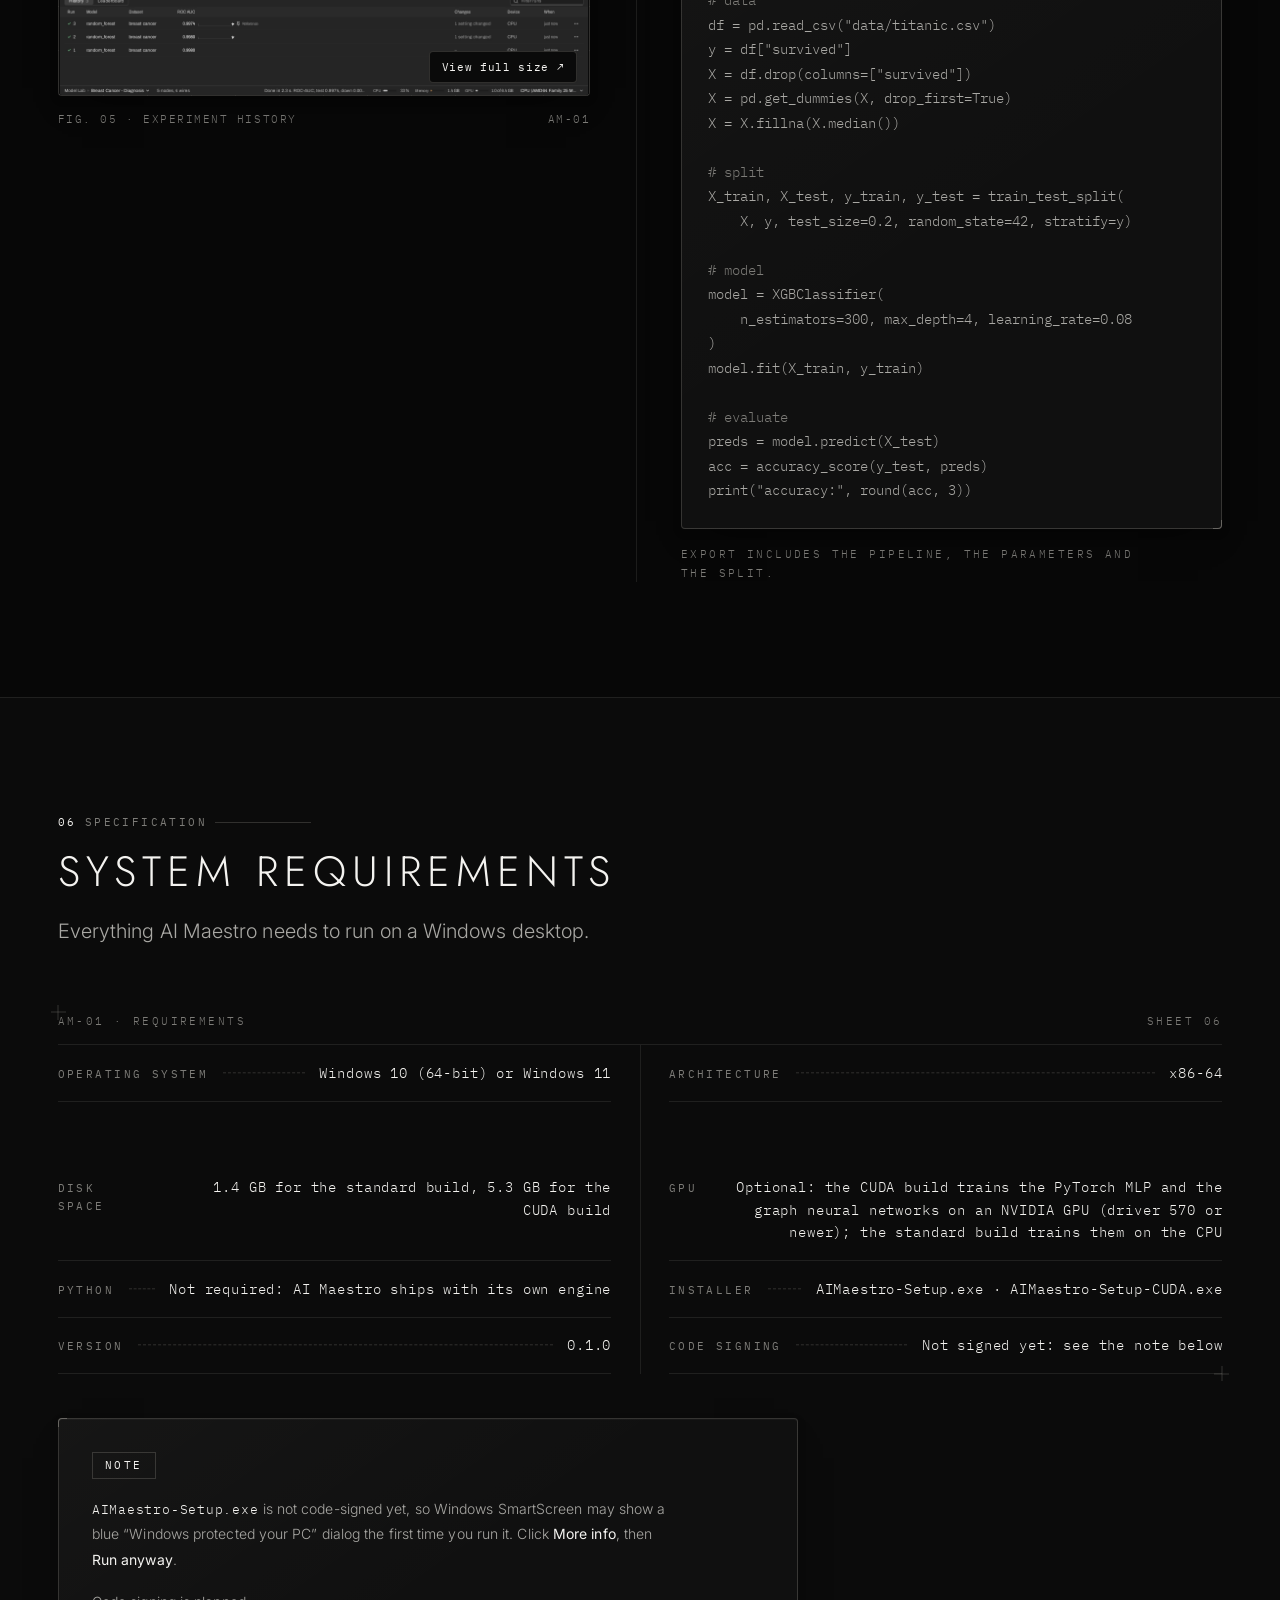
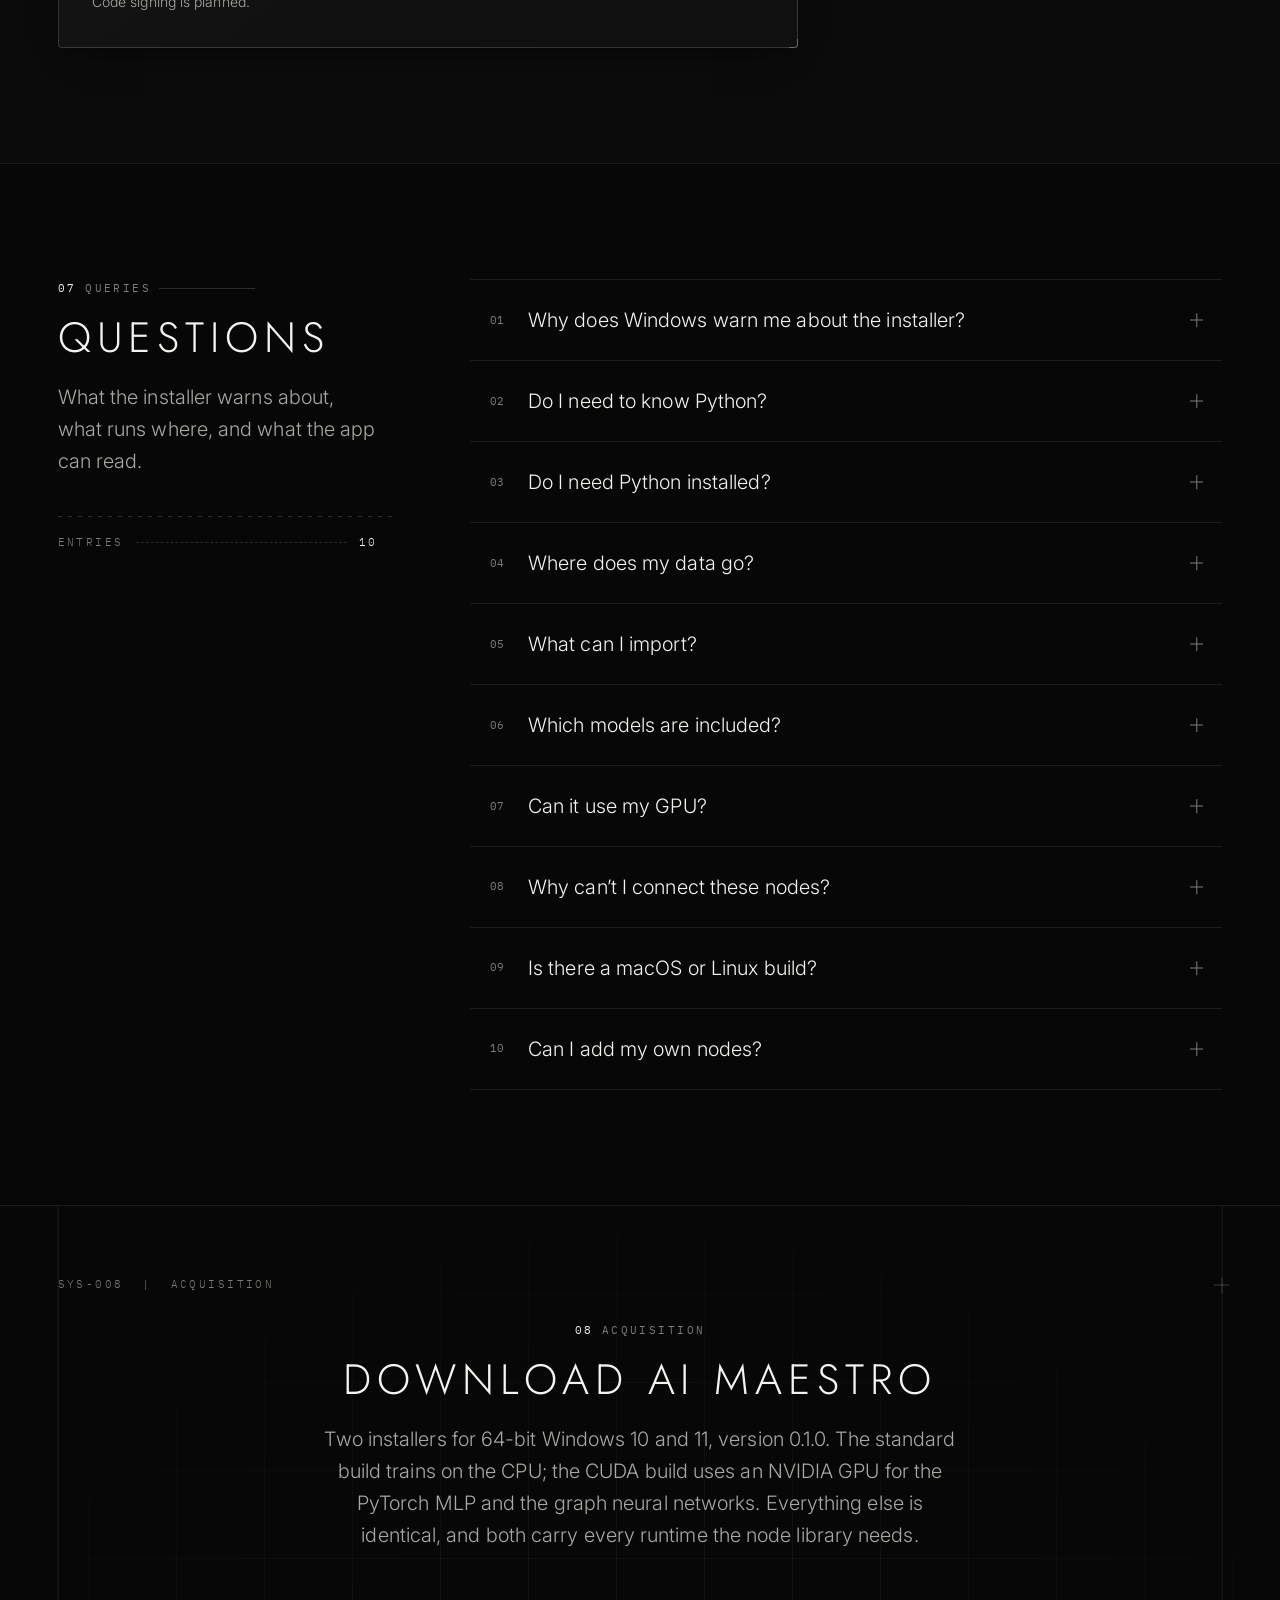
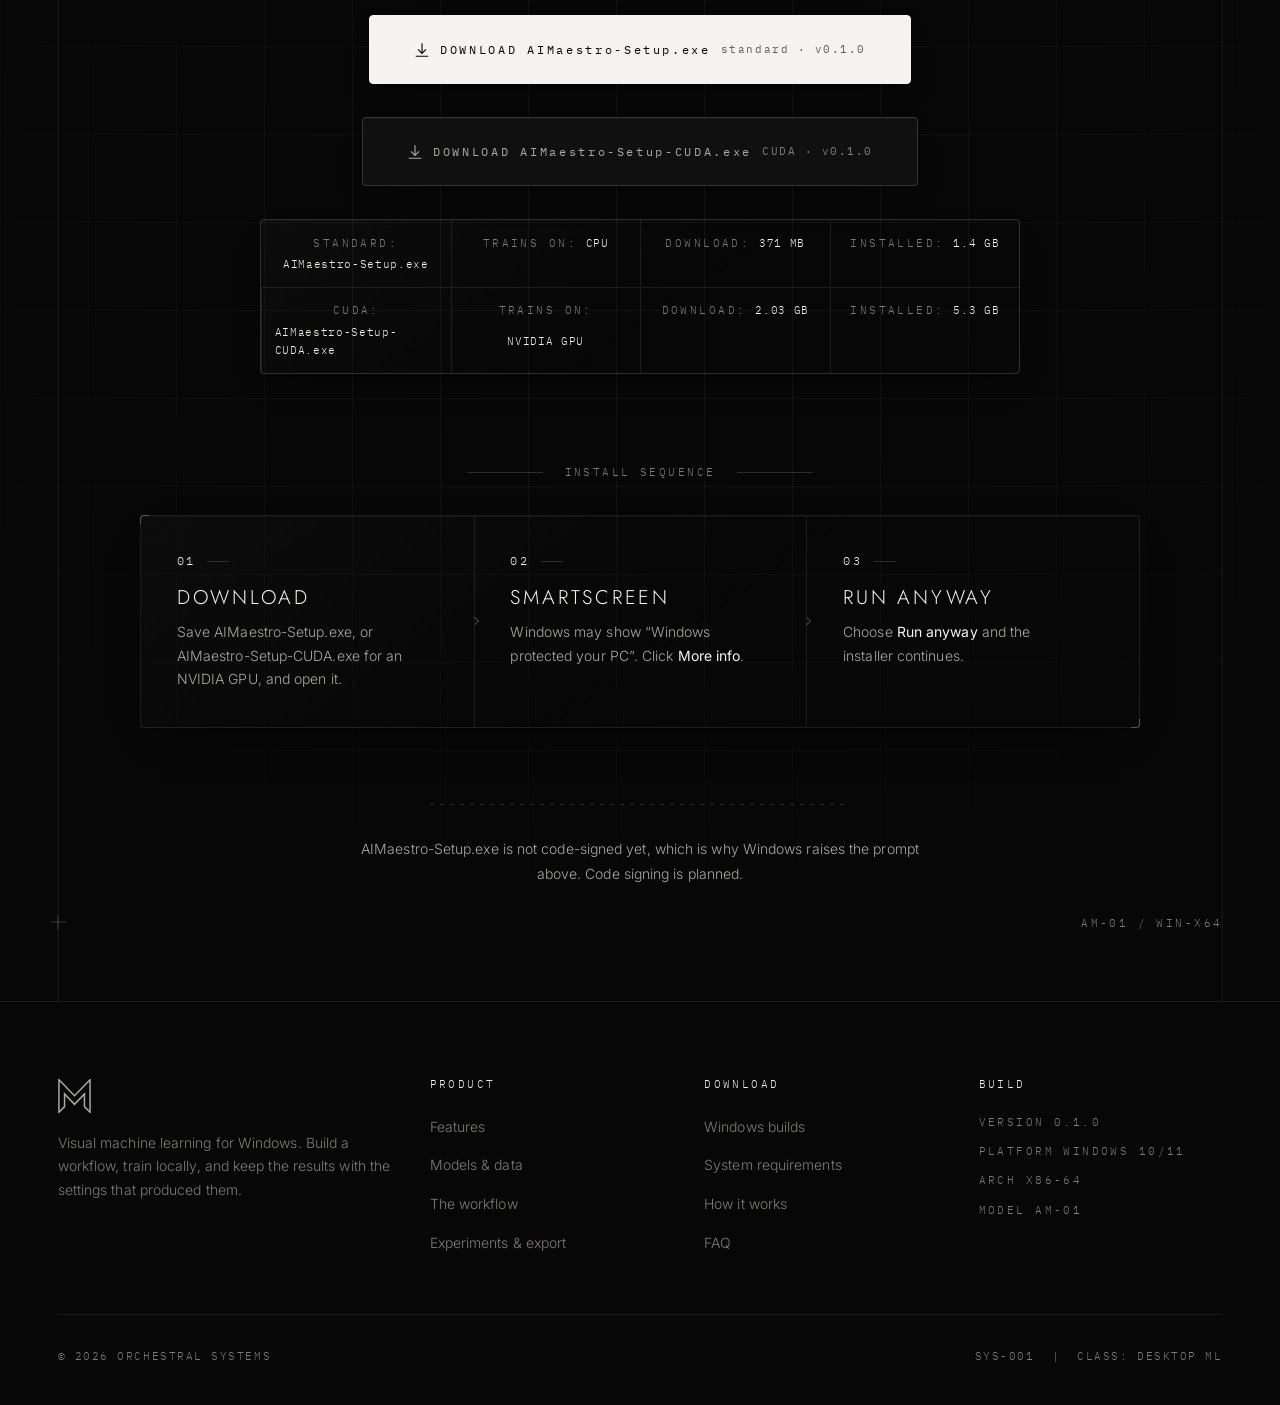
==== commit 7a81d179: "Polish model library layout and tile hover states" ====
--- a/index.html
+++ b/index.html
@@ -335,7 +335,7 @@
 
     <div class="s-models__grid" data-stagger="0.07">
 
-      <div class="s-models__col s-models__col--index reveal">
+      <div class="s-models__col s-models__col--index card bracket reveal">
         <h3 class="s-models__h">Model index</h3>
 
         <div class="s-models__chead">
@@ -344,45 +344,45 @@
         </div>
 
         <dl class="s-models__list">
-          <div class="s-models__row leader">
+          <div class="s-models__row">
             <dt class="s-models__name">XGBoost</dt>
             <dd class="s-models__tag">Both</dd>
           </div>
-          <div class="s-models__row leader">
+          <div class="s-models__row">
             <dt class="s-models__name">LightGBM</dt>
             <dd class="s-models__tag">Both</dd>
           </div>
-          <div class="s-models__row leader">
+          <div class="s-models__row">
             <dt class="s-models__name">Random forest</dt>
             <dd class="s-models__tag">Both</dd>
           </div>
-          <div class="s-models__row leader">
+          <div class="s-models__row">
             <dt class="s-models__name">SVM</dt>
             <dd class="s-models__tag">Both</dd>
           </div>
-          <div class="s-models__row leader">
+          <div class="s-models__row">
             <dt class="s-models__name">KNN</dt>
             <dd class="s-models__tag">Both</dd>
           </div>
-          <div class="s-models__row leader">
+          <div class="s-models__row">
             <dt class="s-models__name">Linear regression</dt>
             <dd class="s-models__tag">Regression</dd>
           </div>
-          <div class="s-models__row leader">
+          <div class="s-models__row">
             <dt class="s-models__name">Logistic regression</dt>
             <dd class="s-models__tag">Classification</dd>
           </div>
-          <div class="s-models__row leader">
+          <div class="s-models__row">
             <dt class="s-models__name">PyTorch MLP</dt>
             <dd class="s-models__tag">Both</dd>
           </div>
-          <div class="s-models__row leader">
+          <div class="s-models__row">
             <dt class="s-models__name">Graph neural network<span class="s-models__qual">molecules</span></dt>
             <dd class="s-models__tag">Both</dd>
           </div>
         </dl>
 
-        <p class="s-models__foot mono">09 entries</p>
+        <p class="s-models__foot mono"><span>09 entries</span><span>Both: classification &amp; regression</span></p>
       </div>
 
       <div class="s-models__col s-models__col--data card bracket reveal">
@@ -403,7 +403,7 @@
           <ul class="s-models__cells" aria-labelledby="models-sets" role="list">
             <li class="s-models__cell">Iris</li>
             <li class="s-models__cell">Titanic</li>
-            <li class="s-models__cell">California Housing</li>
+            <li class="s-models__cell s-models__cell--wide">California Housing</li>
             <li class="s-models__cell">ESOL<span class="s-models__hint">solubility</span></li>
             <li class="s-models__cell">Tox21<span class="s-models__hint">toxicity</span></li>
           </ul>
--- a/css/sections.css
+++ b/css/sections.css
@@ -611,7 +611,7 @@
   display: grid;
   grid-template-columns: repeat(12, minmax(0, 1fr));
   gap: clamp(36px, 4vw, 60px) var(--gap);
-  align-items: start;
+  align-items: stretch;
 }
 
 .s-models__col { min-width: 0; }
@@ -625,11 +625,15 @@
 
 /* ---- A / model index ---------------------------------------------------- */
 
+.s-models__chead, .s-models__row {
+  display: grid;
+  grid-template-columns: minmax(0, 1fr) max-content;
+  align-items: baseline;
+  gap: 1rem;
+  padding-inline: 12px;
+}
+
 .s-models__chead {
-  display: flex;
-  align-items: baseline;
-  justify-content: space-between;
-  gap: 1rem;
   margin-top: clamp(22px, 2.4vw, 32px);
   padding-bottom: 0.7rem;
   border-bottom: 1px solid var(--line-2);
@@ -647,7 +651,7 @@
   font-size: var(--t--1);
   letter-spacing: var(--tr-1);
   color: var(--ink);
-  overflow-wrap: anywhere;
+  overflow-wrap: break-word;
 }
 
 .s-models__qual {
@@ -659,12 +663,12 @@
 }
 
 .s-models__tag {
-  flex: none;
   font-family: var(--font-mono);
   font-size: var(--t-mono);
   letter-spacing: var(--tr-2);
   text-transform: uppercase;
   white-space: nowrap;
+  text-align: right;
   color: var(--ink-3);
   transition: color var(--dur-fast) var(--ease);
 }
@@ -673,9 +677,14 @@
 .s-models__row:focus-within .s-models__tag { color: var(--ink); }
 
 .s-models__foot {
+  display: flex;
+  flex-wrap: wrap;
+  justify-content: space-between;
+  gap: .6rem 1rem;
   margin-top: 1.4rem;
   padding-top: 1rem;
   border-top: 1px solid var(--line);
+  line-height: 1.7;
 }
 
 /* ---- B / data in -------------------------------------------------------- */
@@ -692,11 +701,17 @@
 
 .s-models__cells {
   display: grid;
-  grid-template-columns: repeat(auto-fill, minmax(min(100%, 7.5rem), 1fr));
+  grid-template-columns: repeat(2, minmax(0, 1fr));
   gap: 8px;
 }
 
 .s-models__cell {
+  display: flex;
+  flex-direction: column;
+  justify-content: center;
+  align-items: flex-start;
+  min-width: 0;
+  min-height: 54px;
   padding: 0.7rem 0.8rem;
   border: 1px solid var(--line);
   font-family: var(--font-mono);
@@ -705,16 +720,24 @@
   line-height: 1.45;
   text-transform: uppercase;
   color: var(--ink);
-  overflow-wrap: anywhere;
-  transition: border-color var(--dur-fast) var(--ease);
-}
-
-.s-models__cell:hover { border-color: var(--line-4); background: var(--bg-3); }
-.s-models__cell { transition: border-color var(--dur-fast) var(--ease), background-color var(--dur-fast) var(--ease), translate var(--dur-fast) var(--ease); }
+  overflow-wrap: break-word;
+  border-radius: var(--radius);
+  background-color: rgba(255, 250, 237, .012);
+  background-image: var(--surface);
+  box-shadow: var(--edge);
+  transition: border-color var(--dur) var(--ease), background-color var(--dur) var(--ease), box-shadow var(--dur) var(--ease);
+}
+
+.s-models__cell--wide { grid-column: 1 / -1; }
+.s-models__cell:hover {
+  border-color: var(--line-3);
+  background-color: rgba(255, 250, 237, .035);
+  box-shadow: var(--edge), 0 4px 12px -8px rgba(0, 0, 0, .5);
+}
 
 /* a model row lights up as one unit */
-.s-models__row { transition: background-color var(--dur-fast) var(--ease); }
-.s-models__row:hover { background: var(--glow); }
+.s-models__row { transition: background-color var(--dur) var(--ease); }
+.s-models__row:hover { background-color: rgba(255, 250, 237, .025); }
 
 .s-models__hint {
   display: block;
@@ -769,6 +792,8 @@
 }
 
 @media (max-width: 620px) {
+  .s-models__col.card { padding: 20px 16px; }
+  .s-models__chead, .s-models__row { gap: .75rem; padding-inline: 0; }
   .s-models__name { font-size: var(--t-mono-l); }
   .s-models__tag { letter-spacing: var(--tr-1); }
   .s-models__list > .s-models__row { padding-block: 0.78rem; }
@@ -1607,6 +1632,7 @@
    Sticky plate head at >=1024px; hairline accordion driven by app.js. */
 
 .s-faq {
+  --faq-pad: clamp(12px, 1.5vw, 20px);
   --faq-num: 1.15rem;                            /* index column width      */
   --faq-gap: clamp(0.9rem, 1.8vw, 1.25rem);      /* index -> question gap   */
   --faq-ind: calc(var(--faq-num) + var(--faq-gap));
@@ -1645,6 +1671,7 @@
 .s-faq__list {
   counter-reset: faq;
   border-bottom: 1px solid var(--line);
+  overflow-anchor: none;
 }
 
 .s-faq__item { counter-increment: faq; }
@@ -1654,12 +1681,14 @@
   align-items: center;
   gap: var(--faq-gap);
   padding-block: clamp(1.15rem, 2.2vw, 1.6rem);
+  padding-inline: var(--faq-pad);
   border-top: 1px solid var(--line);
   cursor: pointer;
   list-style: none;
 }
 
 .s-faq__q::-webkit-details-marker { display: none; }
+.s-faq__q:focus-visible { outline-offset: -4px; border-radius: var(--radius); }
 
 /* plate index : 01 … 10 */
 .s-faq__q::before {
@@ -1720,12 +1749,12 @@
 .s-faq__q:focus-visible .s-faq__ico::before,
 .s-faq__q:focus-visible .s-faq__ico::after { background: var(--ink); }
 
-.s-faq__item[open] .s-faq__q::before { color: var(--ink); }
-
-.s-faq__item[open] .s-faq__ico::before,
-.s-faq__item[open] .s-faq__ico::after { background: var(--ink); }
-
-.s-faq__item[open] .s-faq__ico::after { rotate: 0deg; }
+.s-faq__item:is([data-expanded="true"], [open]:not([data-expanded])) .s-faq__q::before { color: var(--ink); }
+
+.s-faq__item:is([data-expanded="true"], [open]:not([data-expanded])) .s-faq__ico::before,
+.s-faq__item:is([data-expanded="true"], [open]:not([data-expanded])) .s-faq__ico::after { background: var(--ink); }
+
+.s-faq__item:is([data-expanded="true"], [open]:not([data-expanded])) .s-faq__ico::after { rotate: 0deg; }
 
 /* ---- panel ------------------------------------------------------------- */
 /* app.js animates this element's height: it carries no box of its own. */
@@ -1739,9 +1768,9 @@
 
 .s-faq__a {
   padding-top: 0;
-  padding-right: clamp(0rem, 2.5vw, 2.75rem);
+  padding-right: calc(var(--faq-pad) + .85rem + var(--faq-gap));
   padding-bottom: clamp(1.4rem, 2.6vw, 2rem);
-  padding-left: var(--faq-ind);
+  padding-left: calc(var(--faq-pad) + var(--faq-ind));
   max-width: 66ch;
 }
 
@@ -2044,19 +2073,19 @@
 }
 
 /* Surface depth without moving the interactive hit areas. */
-.s-models__cell, .s-workflow__plate, .s-workflow__panel,
+.s-workflow__plate, .s-workflow__panel,
 .s-export .ex-code, .s-dl__file, .s-dl__seq {
   border-radius: var(--radius);
   box-shadow: var(--edge), var(--shadow);
   background-image: var(--surface);
   transition: border-color var(--dur) var(--ease), box-shadow var(--dur) var(--ease), background-color var(--dur) var(--ease);
 }
-.s-models__cell:hover, .s-workflow__panel:focus-within {
+.s-workflow__panel:focus-within {
   border-color: var(--line-3);
   box-shadow: var(--edge), var(--shadow-hover);
 }
 .s-faq__item { transition: background-color var(--dur) var(--ease), box-shadow var(--dur) var(--ease); }
-.s-faq__item:hover, .s-faq__item[open] {
+.s-faq__item:hover, .s-faq__item:is([data-expanded="true"], [open]:not([data-expanded])) {
   background: rgba(244, 243, 240, .018);
   box-shadow: inset 2px 0 0 var(--line-2);
 }
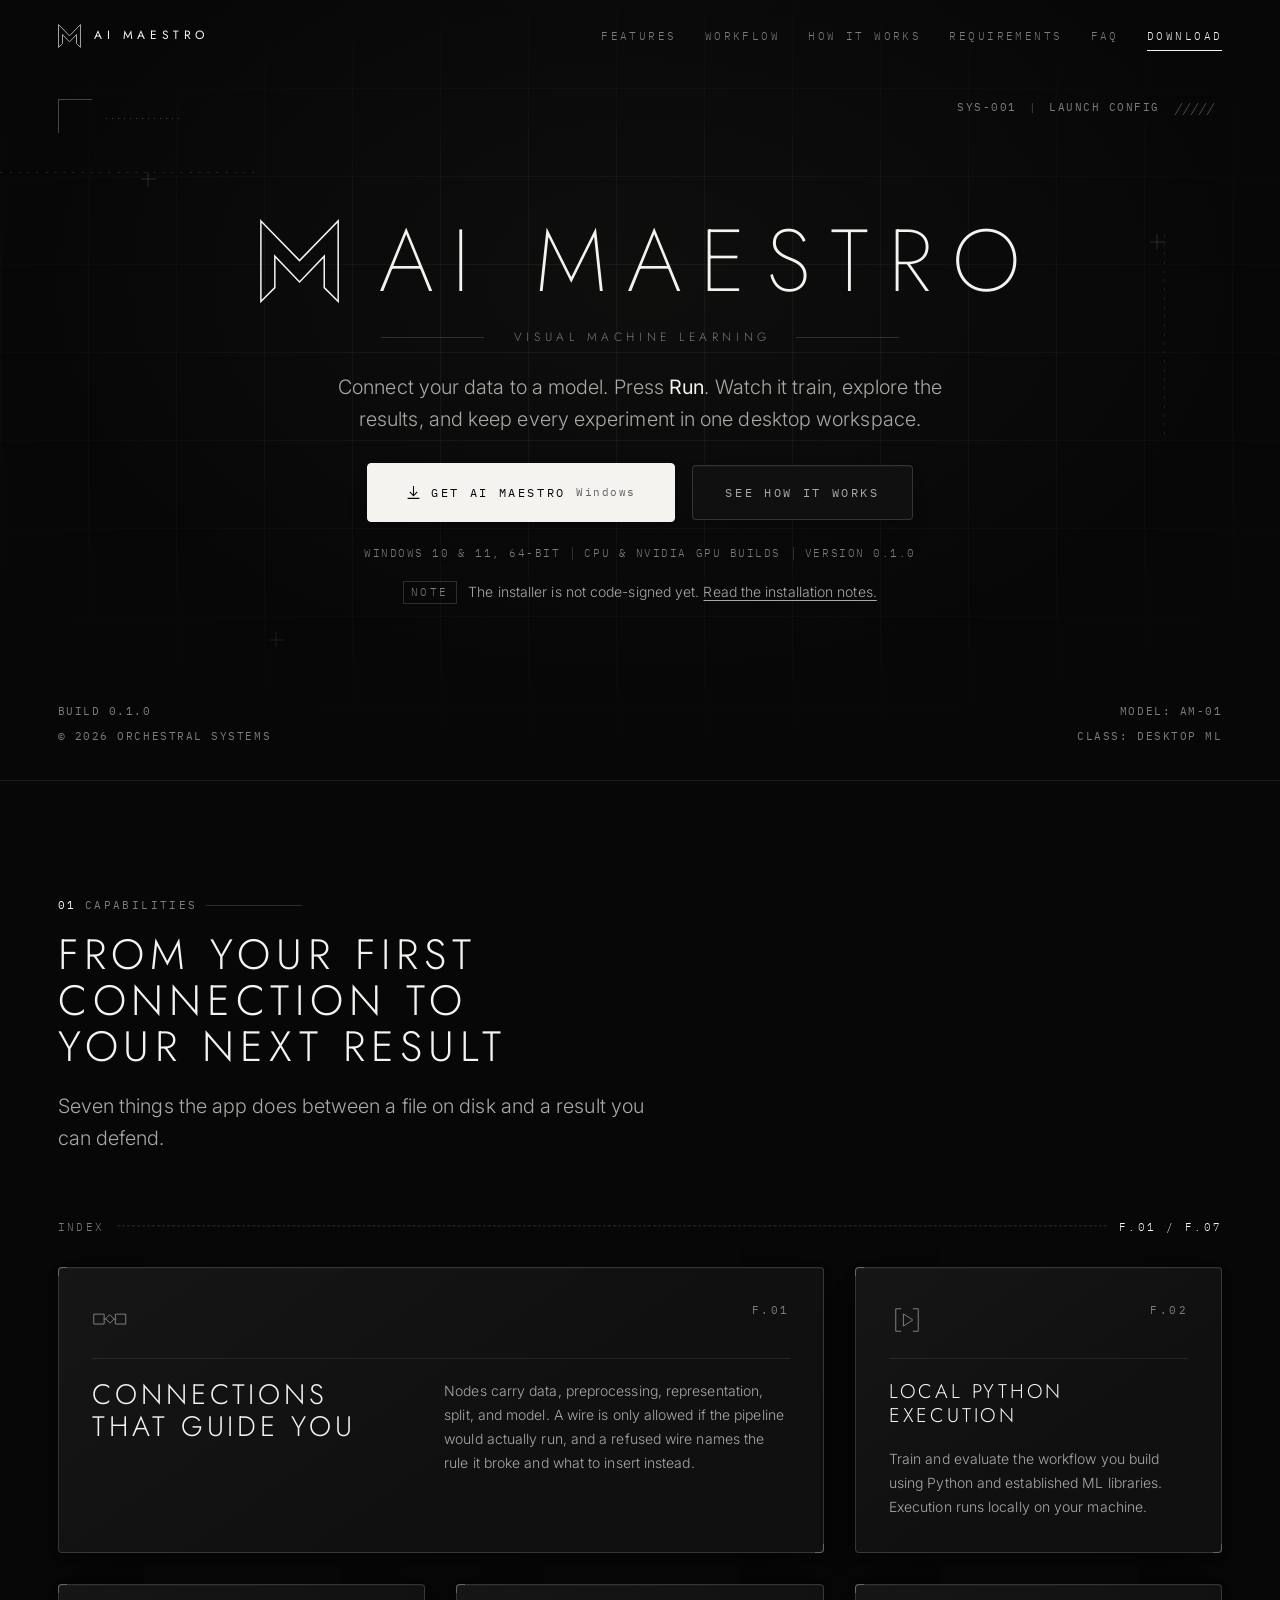
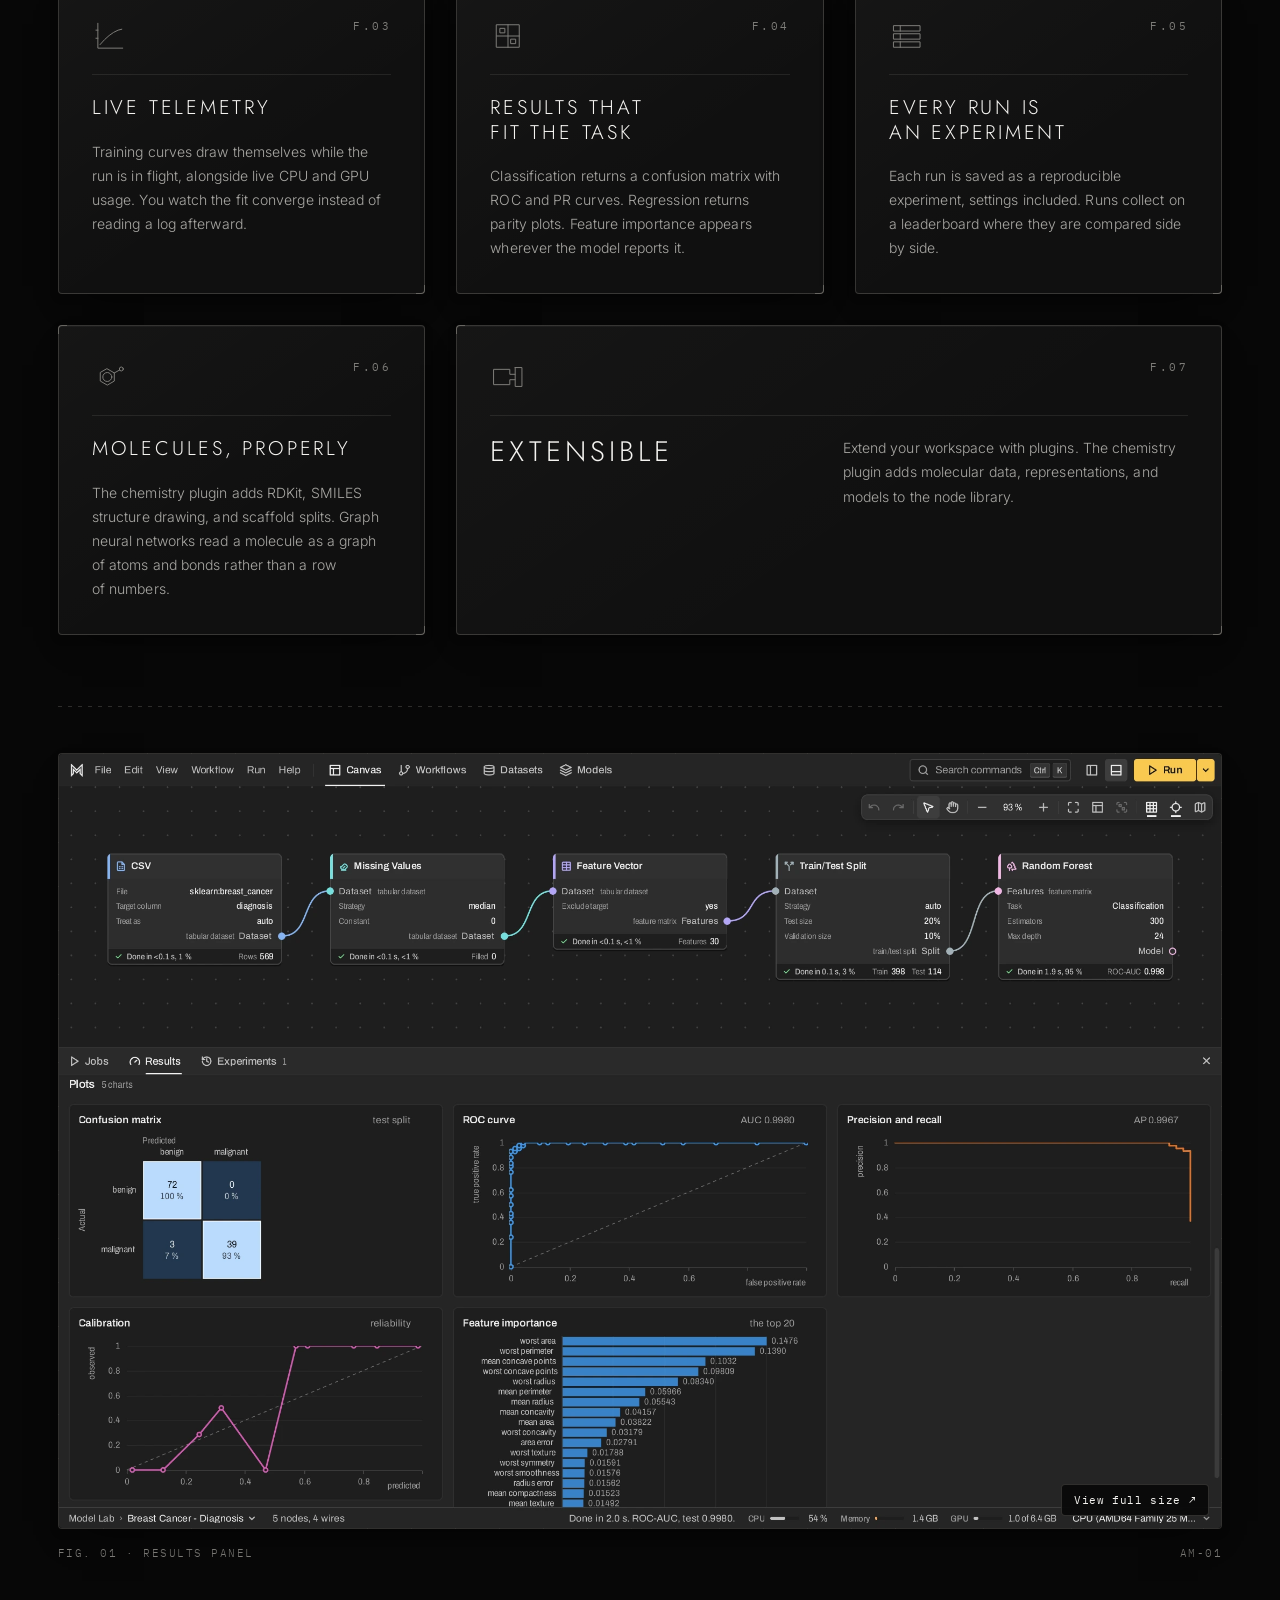
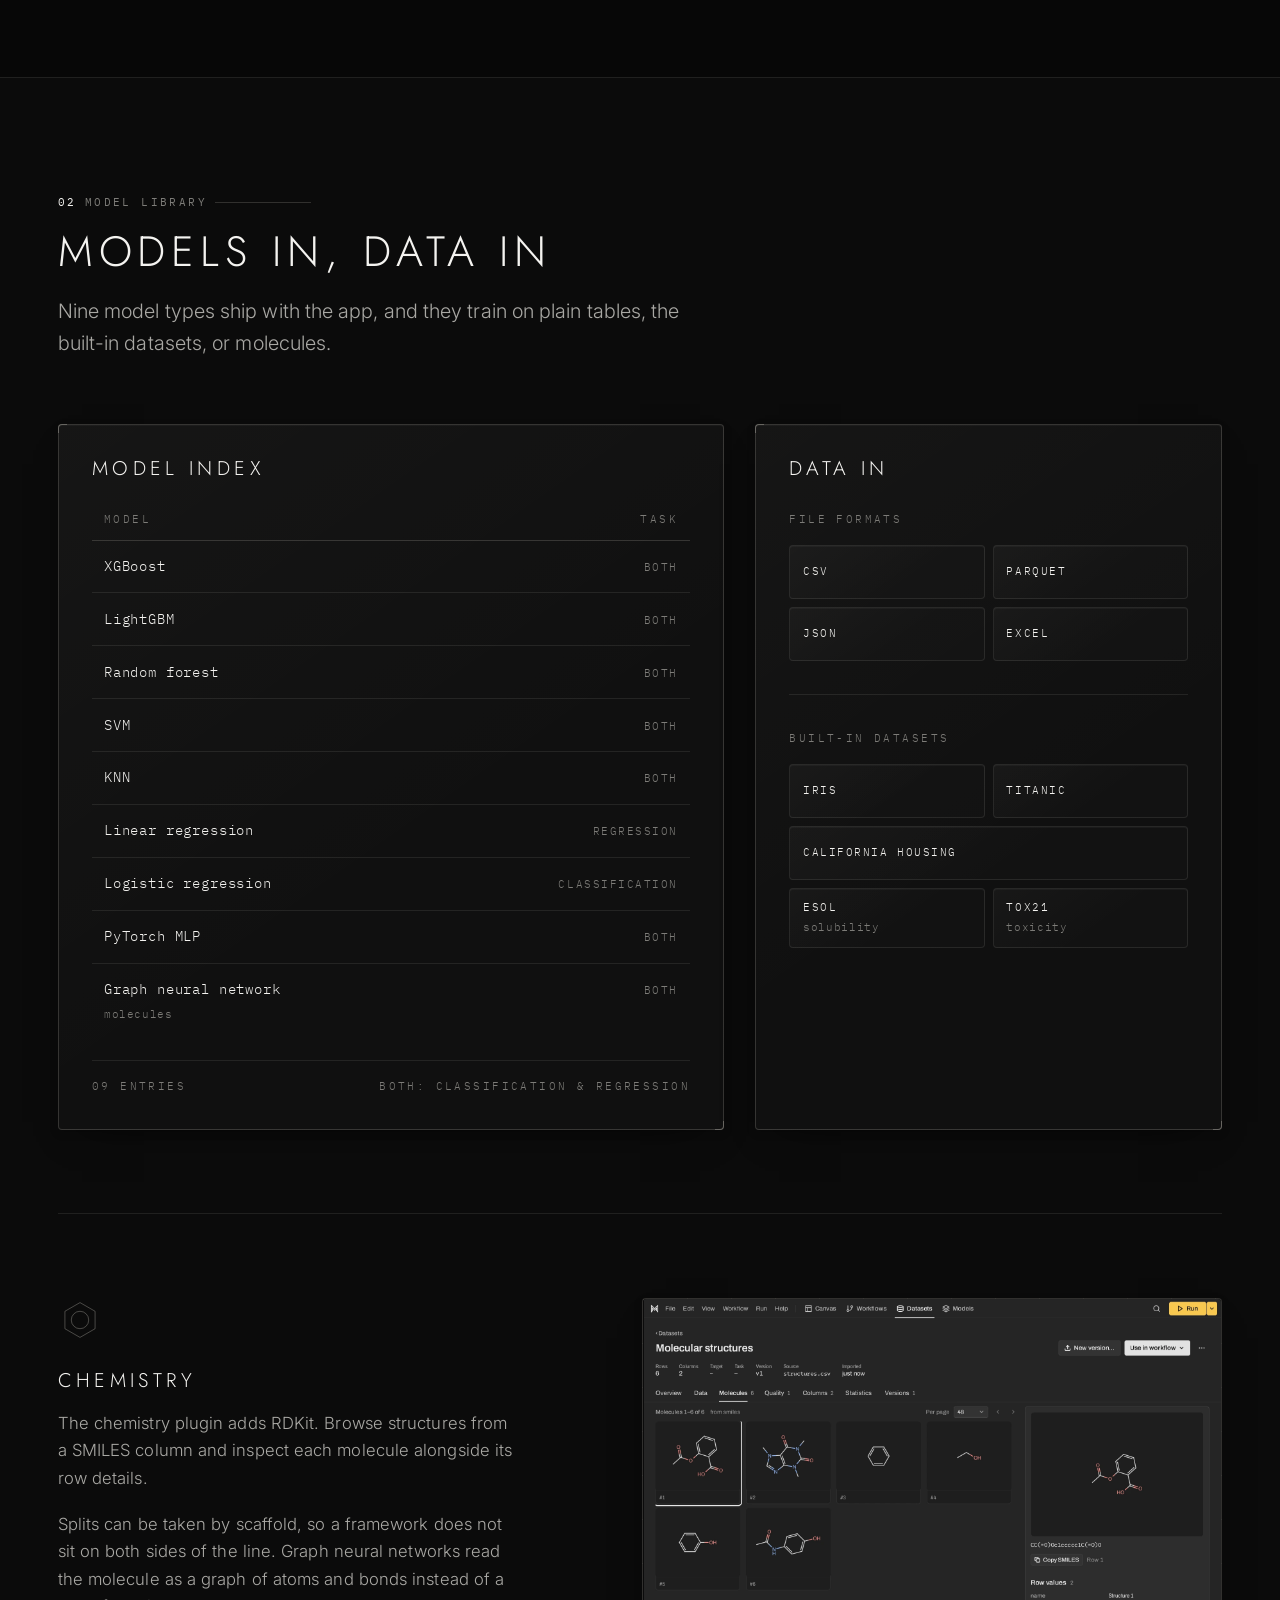
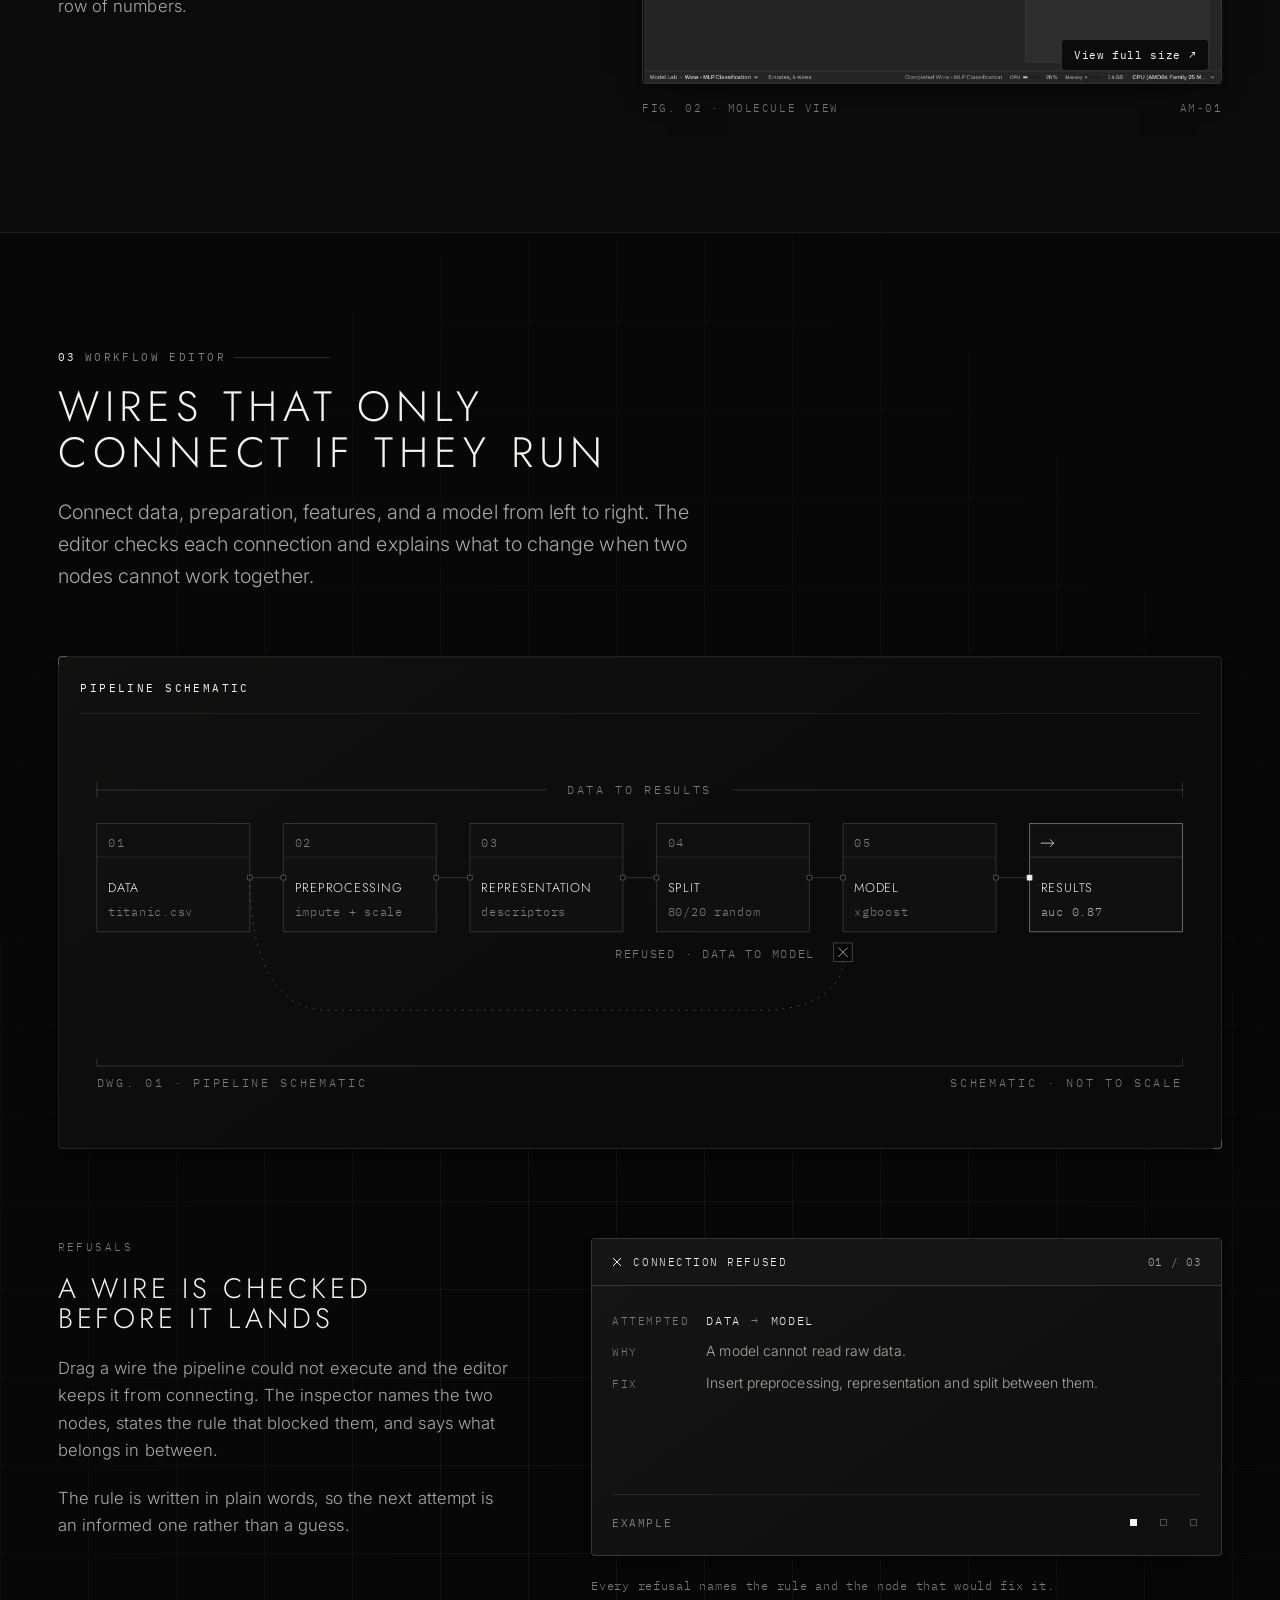
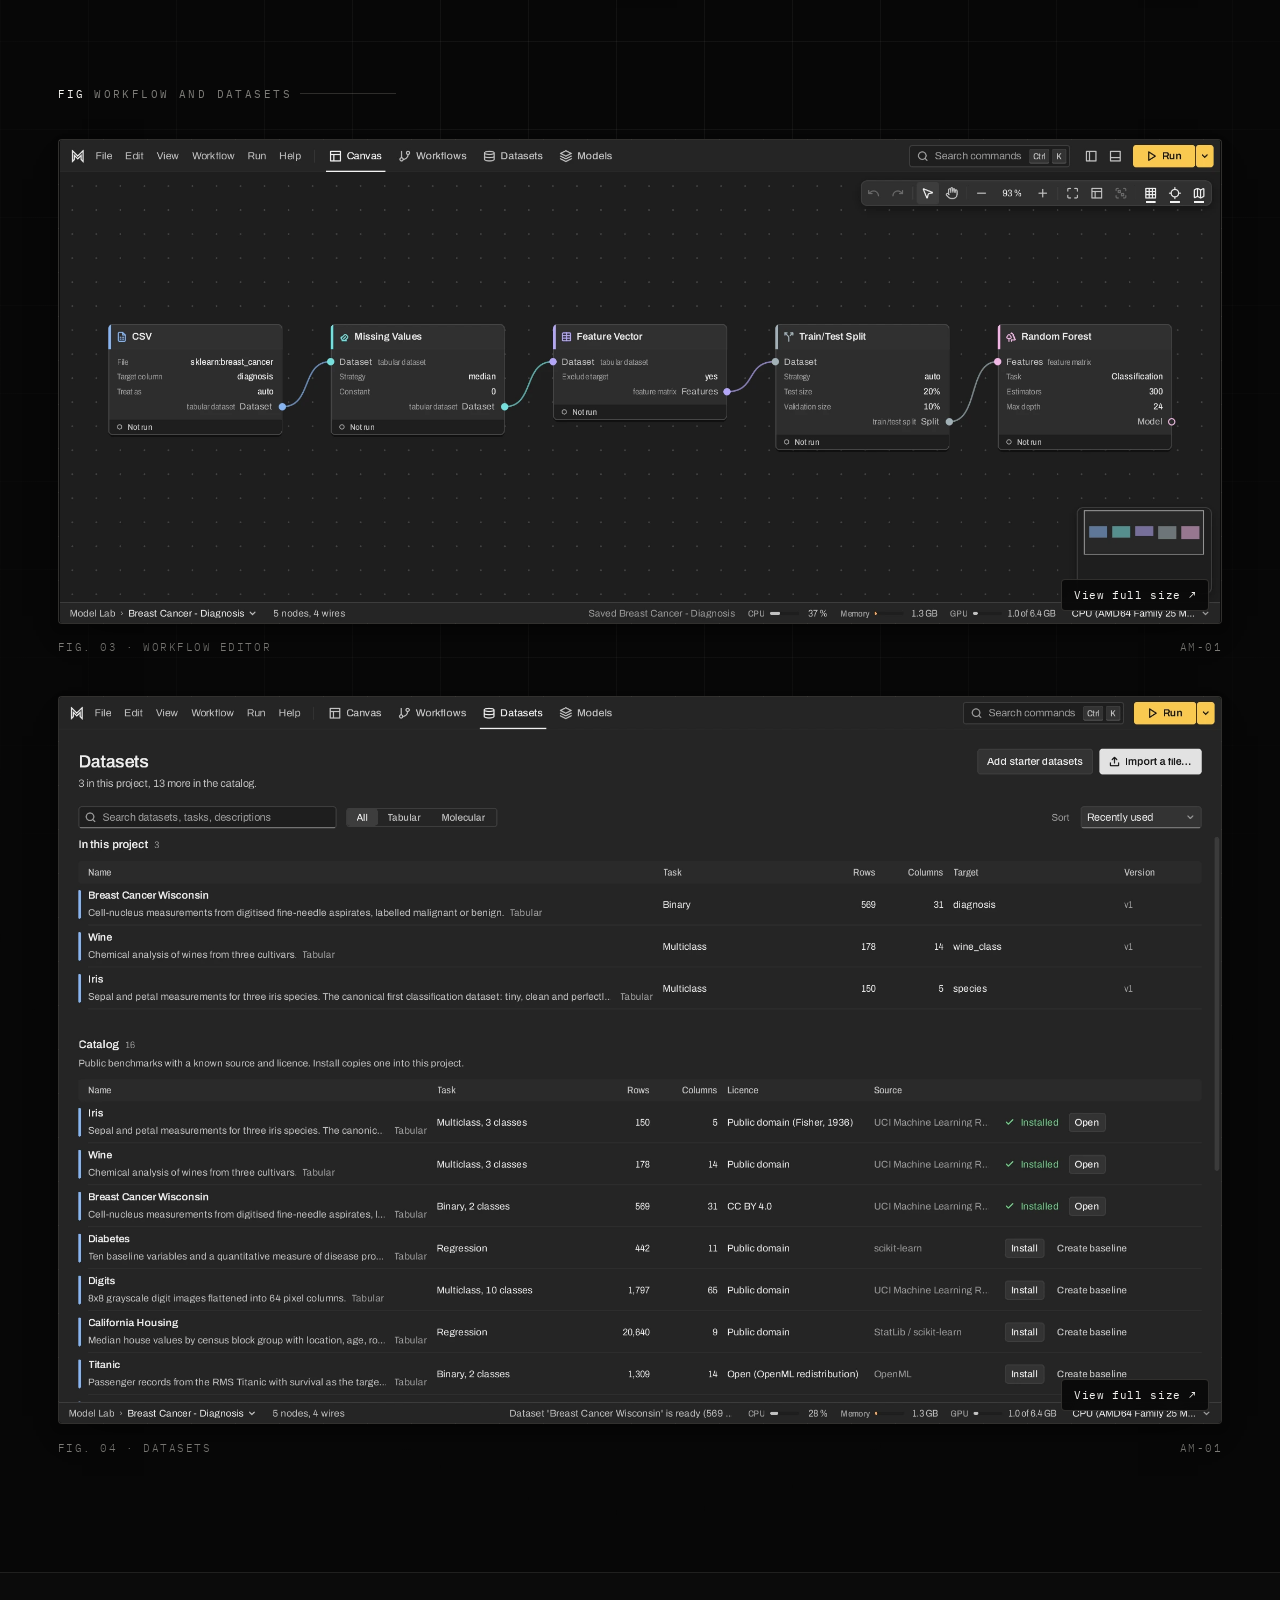
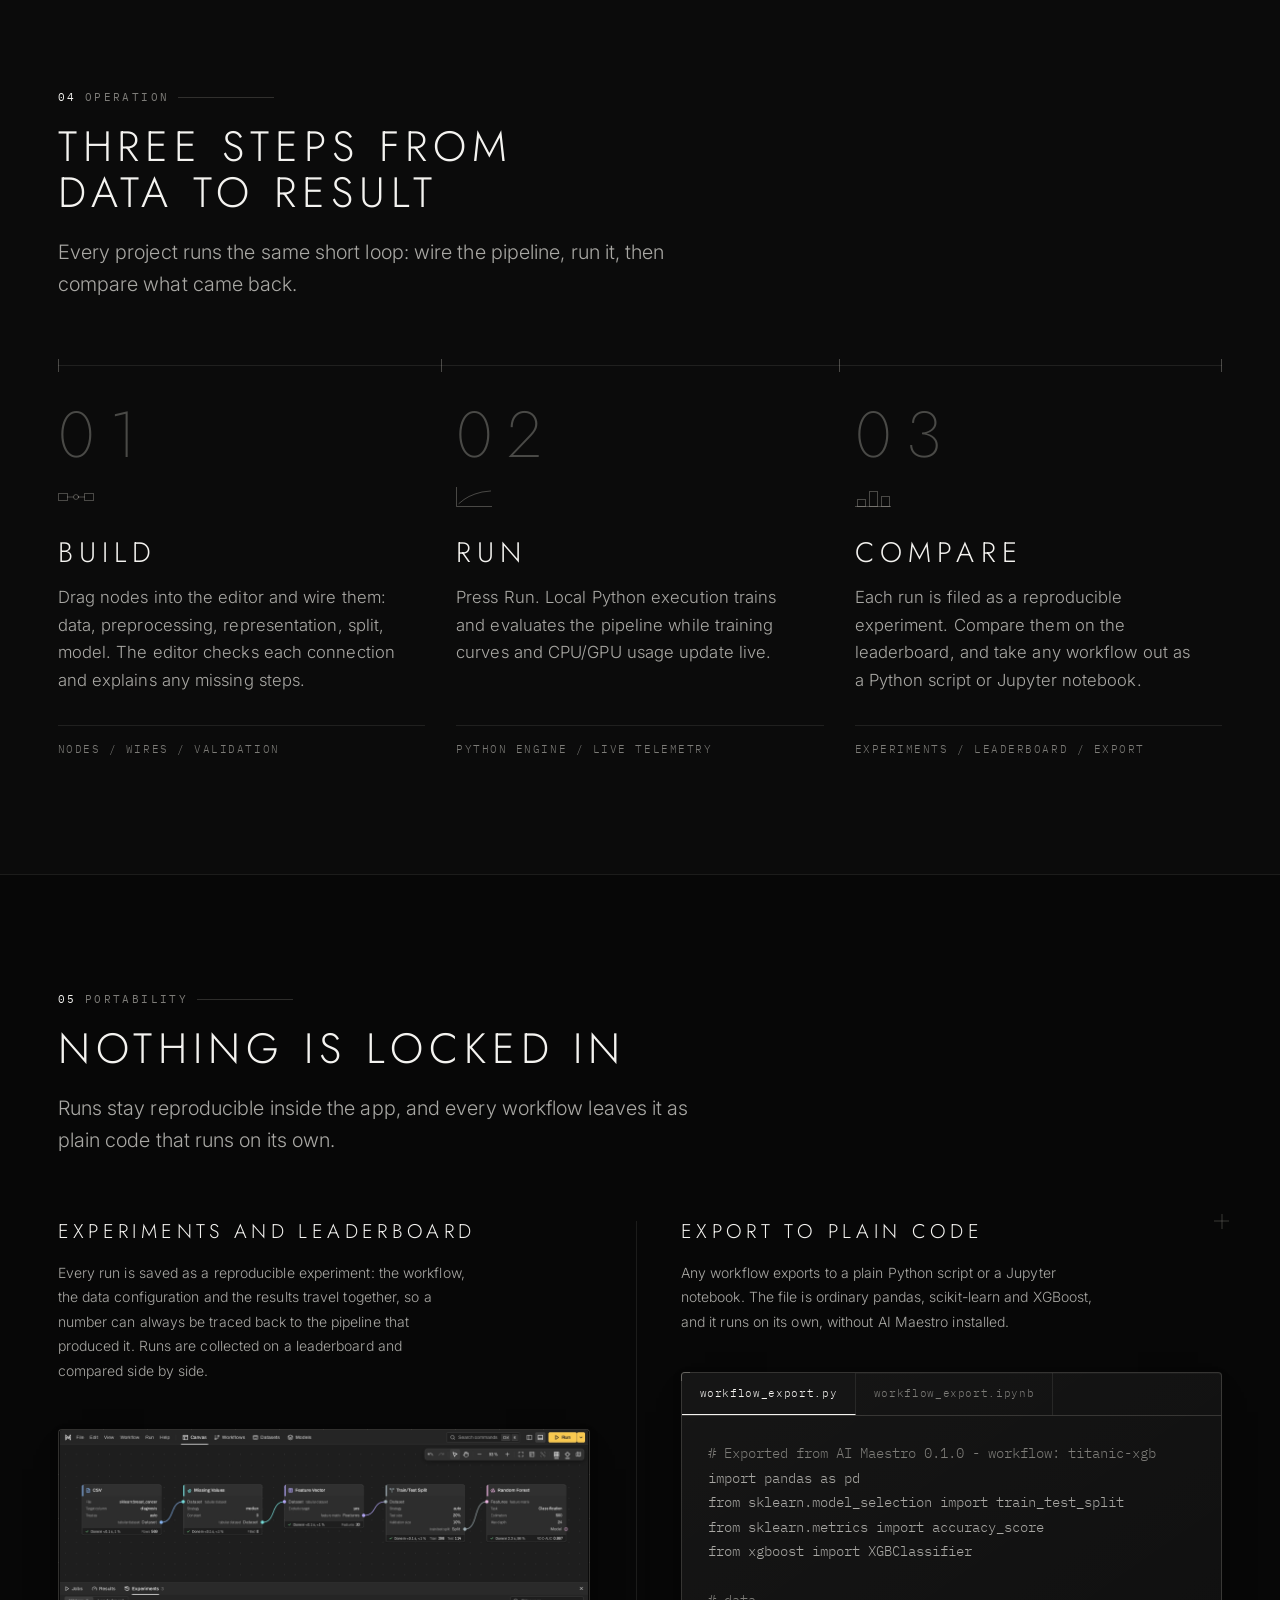
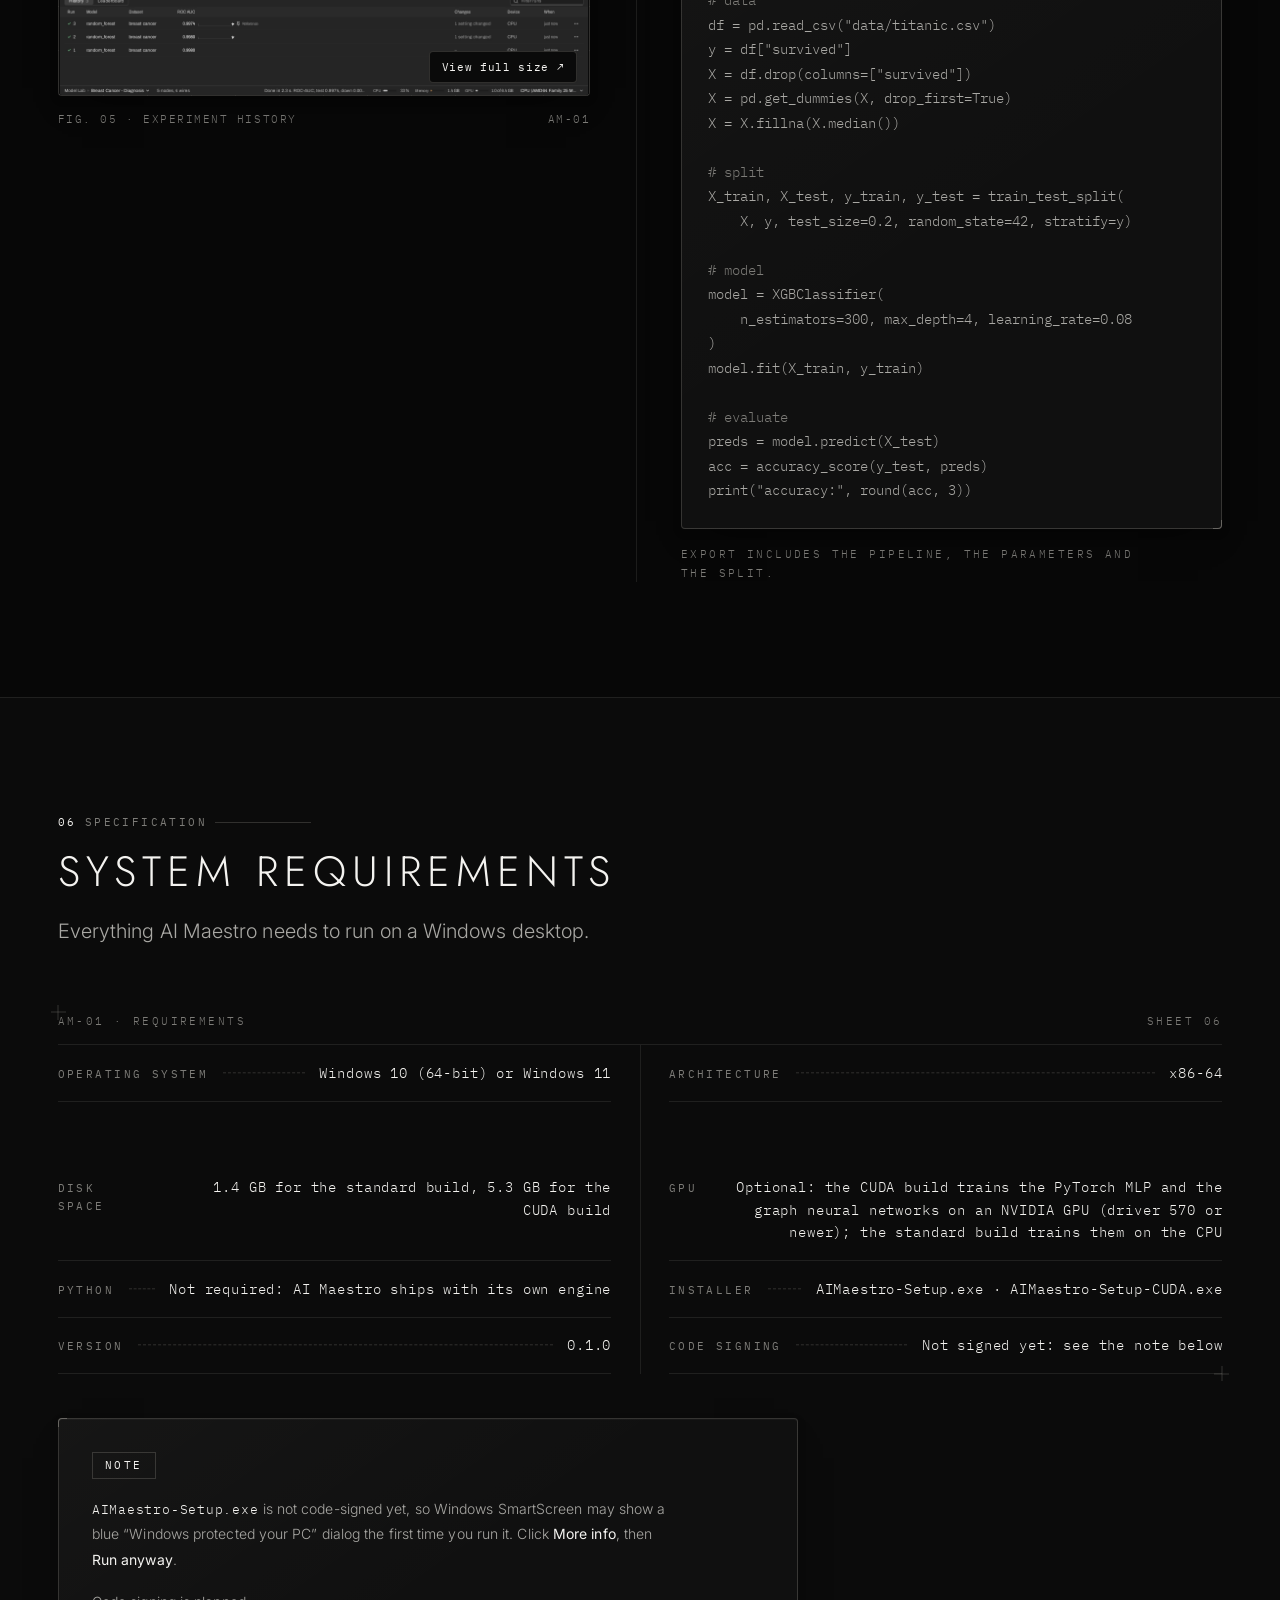
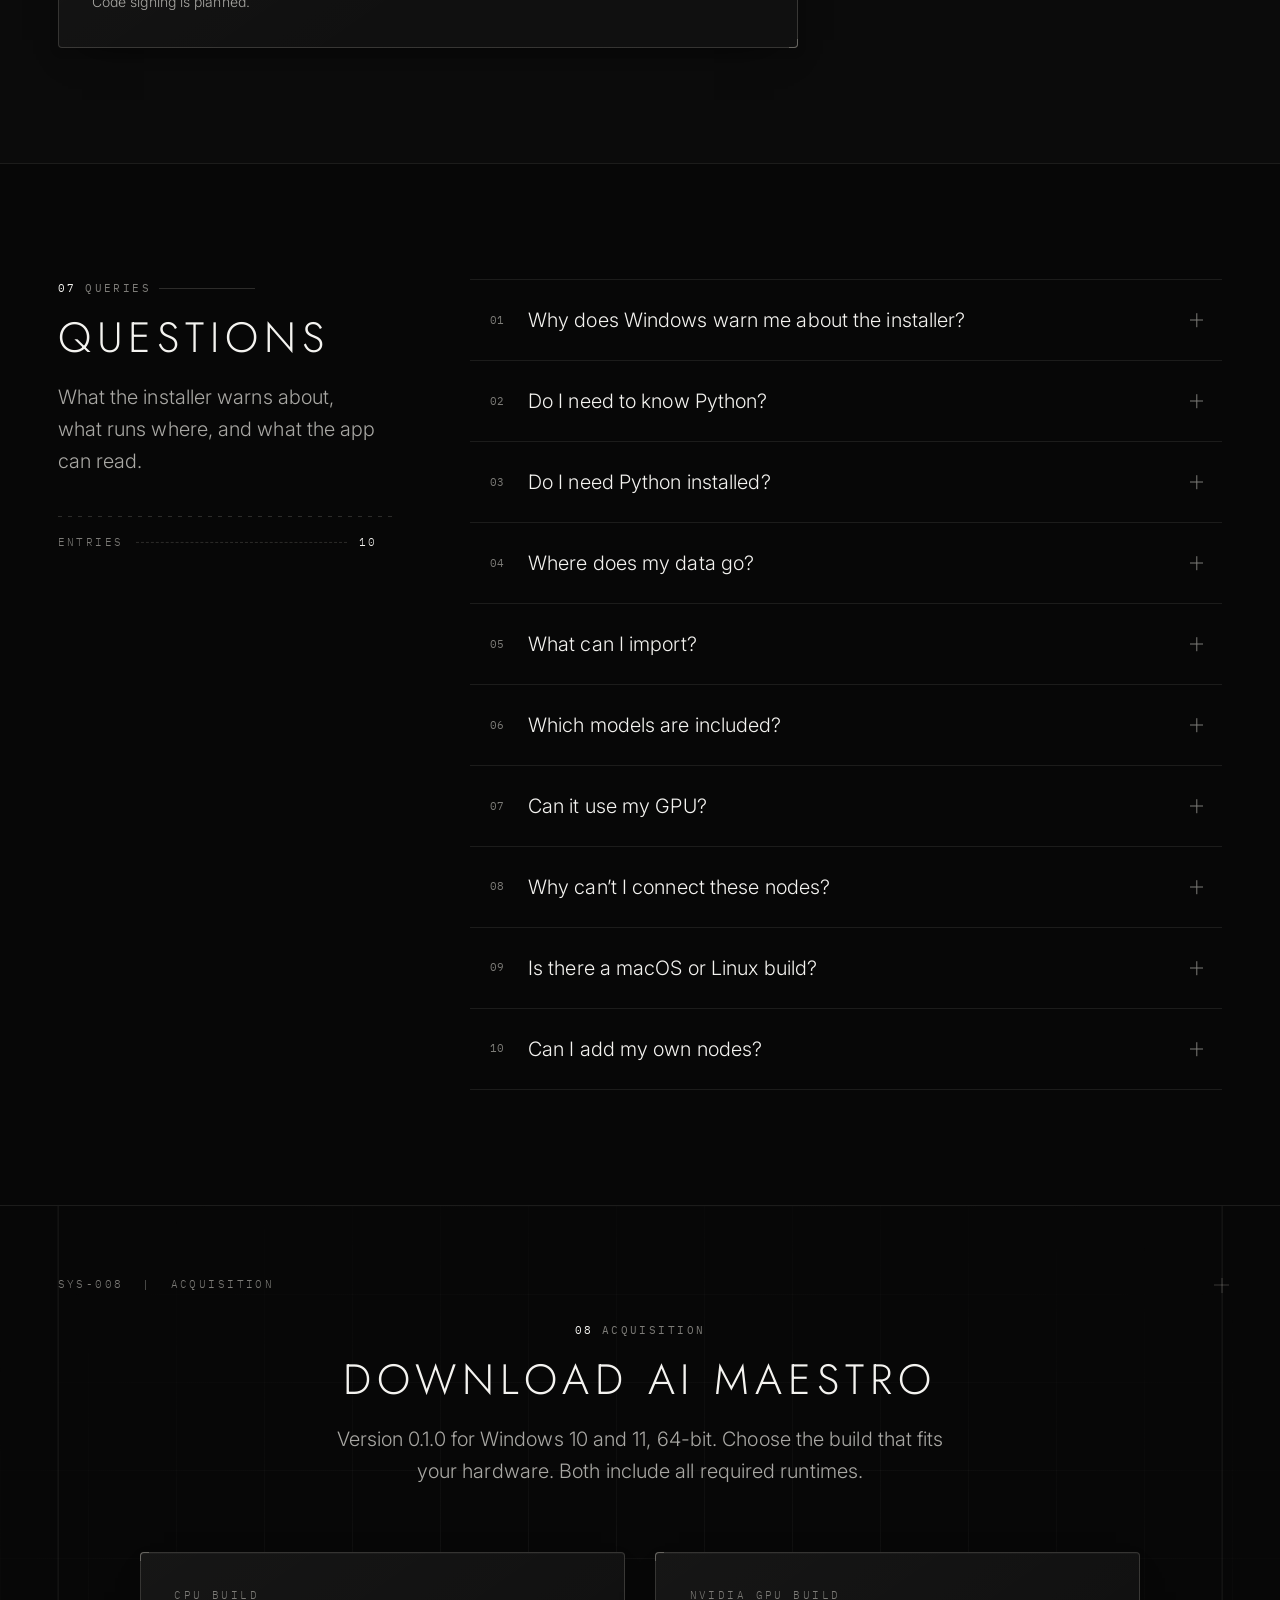
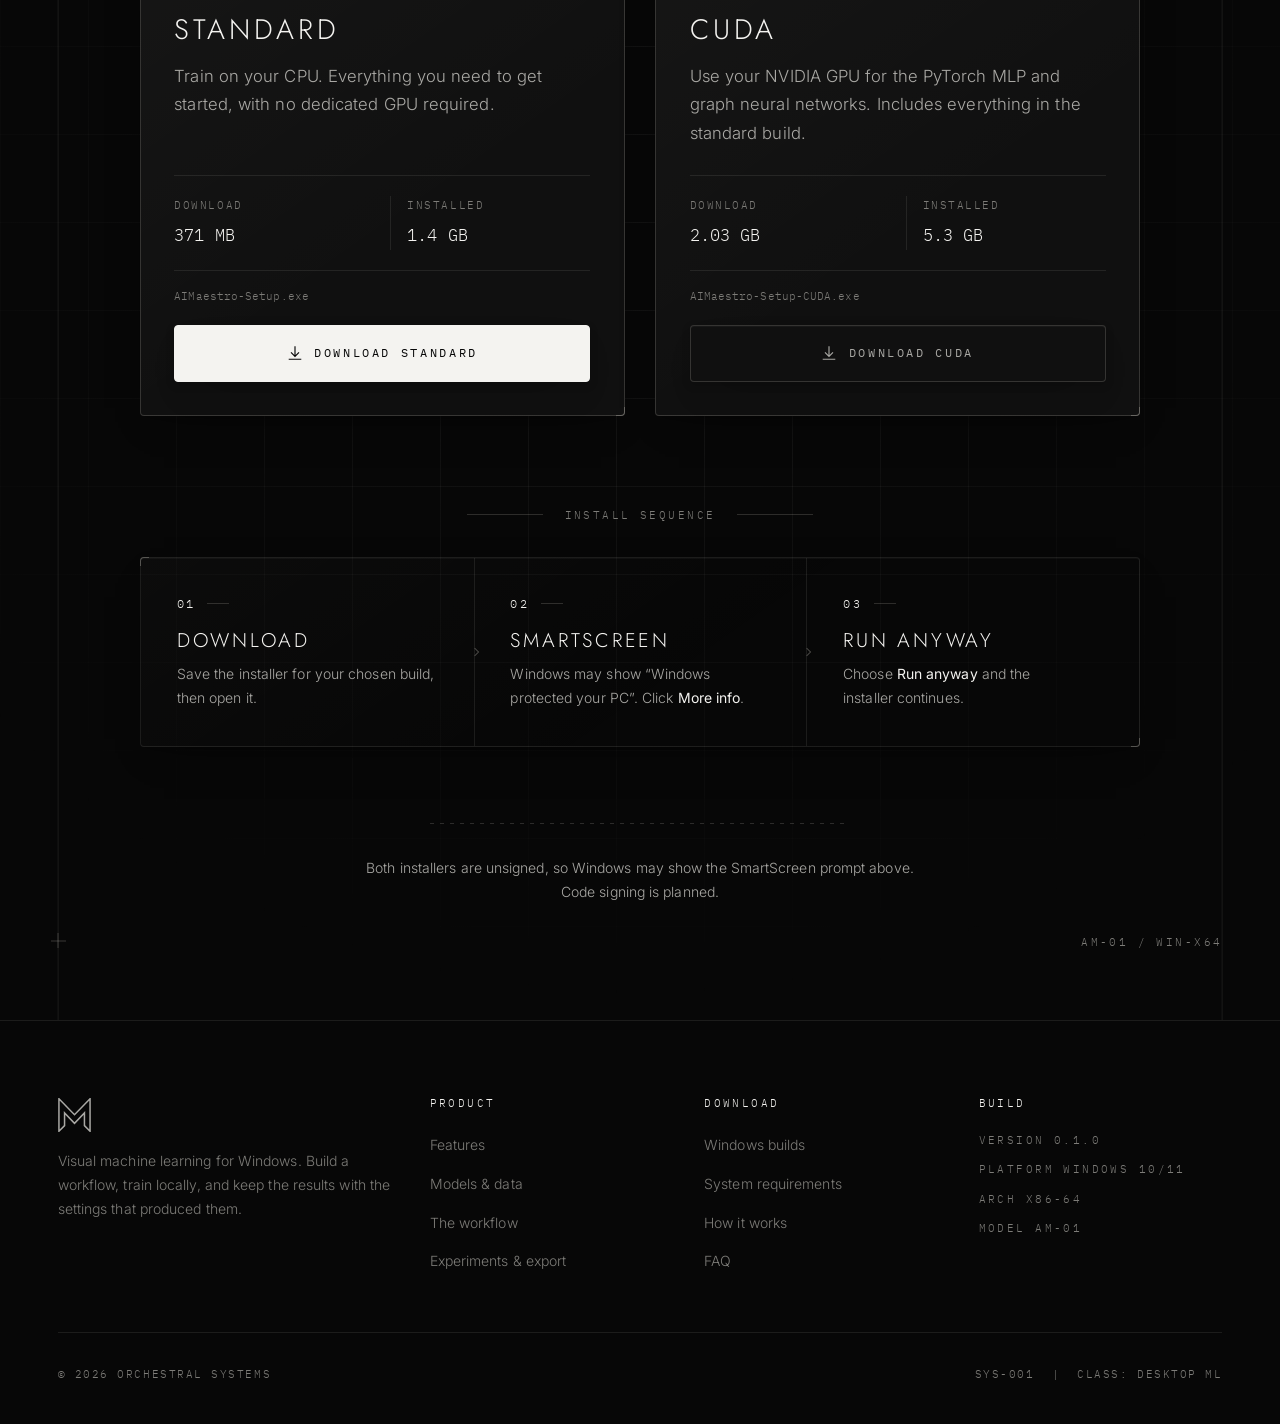
==== commit efb05917: "Simplify acquisition with clear installer cards" ====
--- a/index.html
+++ b/index.html
@@ -1077,61 +1077,44 @@
     <header class="sec__head sec__head--center reveal">
       <p class="eyebrow"><span class="eyebrow__idx">08</span> ACQUISITION</p>
       <h2 class="sec__title" id="download-t">Download AI Maestro</h2>
-      <p class="sec__lede">Two installers for 64-bit Windows 10 and 11, version 0.1.0. The standard build trains on the CPU; the CUDA build uses an NVIDIA GPU for the PyTorch MLP and the graph neural networks. Everything else is identical, and both carry every runtime the node library needs.</p>
+      <p class="sec__lede">Version 0.1.0 for Windows 10 and 11, 64-bit. Choose the build that fits your hardware. Both include all required runtimes.</p>
     </header>
 
-    <div class="s-dl__cta reveal">
-
-      <a class="btn btn--primary s-dl__btn" href="downloads/AIMaestro-Setup.exe" download>
-        <svg class="btn__ico" viewBox="0 0 14 14" fill="none" stroke="currentColor" stroke-width="1" vector-effect="non-scaling-stroke" aria-hidden="true">
-          <path d="M7 1v8.5M3.5 6.5 7 10l3.5-3.5M1.5 12.5h11"/>
-        </svg>
-        Download <span class="s-dl__fname">AIMaestro-Setup.exe</span> <span class="btn__sub">standard &middot; v0.1.0</span>
-      </a>
-      <a class="btn btn--ghost s-dl__btn s-dl__btn--cuda" href="downloads/AIMaestro-Setup-CUDA.exe" download>
-        <svg class="btn__ico" viewBox="0 0 14 14" fill="none" stroke="currentColor" stroke-width="1" vector-effect="non-scaling-stroke" aria-hidden="true">
-          <path d="M7 1v8.5M3.5 6.5 7 10l3.5-3.5M1.5 12.5h11"/>
-        </svg>
-        Download <span class="s-dl__fname">AIMaestro-Setup-CUDA.exe</span> <span class="btn__sub">CUDA &middot; v0.1.0</span>
-      </a>
-
-      <dl class="s-dl__file">
-        <div class="s-dl__cell">
-          <dt class="s-dl__k">Standard</dt>
-          <dd class="s-dl__v">AIMaestro-Setup.exe</dd>
-        </div>
-        <div class="s-dl__cell">
-          <dt class="s-dl__k">Trains on</dt>
-          <dd class="s-dl__v">CPU</dd>
-        </div>
-        <div class="s-dl__cell">
-          <dt class="s-dl__k">Download</dt>
-          <dd class="s-dl__v" data-size="standard">371 MB</dd>
-        </div>
-        <div class="s-dl__cell">
-          <dt class="s-dl__k">Installed</dt>
-          <dd class="s-dl__v" data-installed="standard">1.4 GB</dd>
-        </div>
-        <div class="s-dl__cell">
-          <dt class="s-dl__k">CUDA</dt>
-          <dd class="s-dl__v">AIMaestro-Setup-CUDA.exe</dd>
-        </div>
-        <div class="s-dl__cell">
-          <dt class="s-dl__k">Trains on</dt>
-          <dd class="s-dl__v">NVIDIA GPU</dd>
-        </div>
-        <div class="s-dl__cell">
-          <dt class="s-dl__k">Download</dt>
-          <dd class="s-dl__v" data-size="cuda">2.03 GB</dd>
-        </div>
-        <div class="s-dl__cell">
-          <dt class="s-dl__k">Installed</dt>
-          <dd class="s-dl__v" data-installed="cuda">5.3 GB</dd>
-        </div>
-      </dl>
-
-    </div>
-
+    <div class="s-dl__builds" data-stagger="0.07">
+      <article class="s-dl__build card bracket reveal" aria-labelledby="download-standard">
+        <p class="mono s-dl__build-label">CPU build</p>
+        <h3 class="s-dl__build-title" id="download-standard">Standard</h3>
+        <p class="s-dl__build-copy">Train on your CPU. Everything you need to get started, with no dedicated GPU required.</p>
+        <dl class="s-dl__stats">
+          <div><dt class="s-dl__k">Download</dt><dd class="s-dl__v" data-size="standard">371 MB</dd></div>
+          <div><dt class="s-dl__k">Installed</dt><dd class="s-dl__v" data-installed="standard">1.4 GB</dd></div>
+        </dl>
+        <p class="s-dl__filename">AIMaestro-Setup.exe</p>
+        <a class="btn btn--primary s-dl__btn" href="downloads/AIMaestro-Setup.exe" download>
+          <svg class="btn__ico" viewBox="0 0 14 14" fill="none" stroke="currentColor" stroke-width="1" vector-effect="non-scaling-stroke" aria-hidden="true">
+            <path d="M7 1v8.5M3.5 6.5 7 10l3.5-3.5M1.5 12.5h11"/>
+          </svg>
+          Download standard
+        </a>
+      </article>
+
+      <article class="s-dl__build card bracket reveal" aria-labelledby="download-cuda">
+        <p class="mono s-dl__build-label">NVIDIA GPU build</p>
+        <h3 class="s-dl__build-title" id="download-cuda">CUDA</h3>
+        <p class="s-dl__build-copy">Use your NVIDIA GPU for the PyTorch MLP and graph neural networks. Includes everything in the standard build.</p>
+        <dl class="s-dl__stats">
+          <div><dt class="s-dl__k">Download</dt><dd class="s-dl__v" data-size="cuda">2.03 GB</dd></div>
+          <div><dt class="s-dl__k">Installed</dt><dd class="s-dl__v" data-installed="cuda">5.3 GB</dd></div>
+        </dl>
+        <p class="s-dl__filename">AIMaestro-Setup-CUDA.exe</p>
+        <a class="btn btn--ghost s-dl__btn" href="downloads/AIMaestro-Setup-CUDA.exe" download>
+          <svg class="btn__ico" viewBox="0 0 14 14" fill="none" stroke="currentColor" stroke-width="1" vector-effect="non-scaling-stroke" aria-hidden="true">
+            <path d="M7 1v8.5M3.5 6.5 7 10l3.5-3.5M1.5 12.5h11"/>
+          </svg>
+          Download CUDA
+        </a>
+      </article>
+    </div>
     <p class="mono s-dl__seq-label reveal" id="download-seq">Install sequence</p>
 
     <ol class="s-dl__seq bracket" aria-labelledby="download-seq" data-stagger="0.07" role="list">
@@ -1139,7 +1122,7 @@
       <li class="s-dl__step reveal">
         <p class="mono mono--l mono--ink s-dl__idx">01</p>
         <h3 class="s-dl__step-t">Download</h3>
-        <p class="s-dl__step-b">Save AIMaestro-Setup.exe, or AIMaestro-Setup-CUDA.exe for an NVIDIA GPU, and open it.</p>
+        <p class="s-dl__step-b">Save the installer for your chosen build, then open it.</p>
       </li>
 
       <li class="s-dl__step reveal">
@@ -1158,7 +1141,7 @@
 
     <hr class="hr hr--dash s-dl__rule">
 
-    <p class="s-dl__note reveal">AIMaestro-Setup.exe is not code-signed yet, which is why Windows raises the prompt above. Code signing is planned.</p>
+    <p class="s-dl__note reveal">Both installers are unsigned, so Windows may show the SmartScreen prompt above. Code signing is planned.</p>
 
   </div>
 </section>
--- a/css/sections.css
+++ b/css/sections.css
@@ -1834,85 +1834,78 @@
   left: calc(var(--gutter) - 7px);
 }
 
-/* ---- primary call to action --------------------------------------------- */
-
-.s-dl__cta {
+/* ---- build choices ------------------------------------------------------ */
+
+.s-dl__builds {
+  display: grid;
+  grid-template-columns: repeat(2, minmax(0, 1fr));
+  gap: var(--gap);
+  width: min(100%, 1000px);
+  margin-inline: auto;
+}
+
+.s-dl__build {
   display: flex;
   flex-direction: column;
-  align-items: center;
-  gap: clamp(22px, 2.6vw, 34px);
-}
-
-.s-dl__fname { text-transform: none; }
-
+  min-width: 0;
+}
+
+.s-dl__build-title {
+  margin-top: .7rem;
+  font-size: var(--t-2);
+  letter-spacing: var(--tr-2);
+}
+
+.s-dl__build-copy {
+  flex: 1;
+  margin-top: 1rem;
+  color: var(--ink-2);
+  font-size: var(--t-0);
+  line-height: 1.7;
+}
+
+.s-dl__stats {
+  display: grid;
+  grid-template-columns: repeat(2, minmax(0, 1fr));
+  gap: 1rem;
+  margin-top: 1.75rem;
+  padding-block: 1.25rem;
+  border-block: 1px solid var(--line);
+}
+
+.s-dl__stats > div { min-width: 0; }
+.s-dl__stats > div + div { padding-left: 1rem; border-left: 1px solid var(--line); }
+.s-dl__k {
+  font-family: var(--font-mono);
+  font-size: var(--t-mono);
+  letter-spacing: var(--tr-2);
+  text-transform: uppercase;
+  color: var(--ink-3);
+}
+.s-dl__v {
+  margin-top: .5rem;
+  font-family: var(--font-mono);
+  font-size: var(--t-0);
+  color: var(--ink);
+}
+.s-dl__filename {
+  margin-block: 1rem 1.25rem;
+  font-family: var(--font-mono);
+  font-size: var(--t-mono);
+  color: var(--ink-3);
+  overflow-wrap: anywhere;
+}
 .s-dl__btn.btn {
-  --btn-pad: clamp(1.2rem, 1.9vw, 1.6rem) clamp(1.4rem, 3.4vw, 3rem);
-  max-width: 100%;
-  flex-wrap: wrap;
+  --btn-pad: 1.15rem 1rem;
+  width: 100%;
   justify-content: center;
-  gap: 0.55em 0.85em;
+  gap: .7rem;
   font-size: var(--t-mono-l);
   line-height: 1.5;
   text-align: center;
   white-space: normal;
-  overflow-wrap: anywhere;
-}
-
-.s-dl__btn .btn__ico {
-  width: 16px;
-  height: 16px;
-}
-
-/* ---- file plate ---------------------------------------------------------- */
-
-.s-dl__file {
-  width: min(100%, 760px);
-  display: grid;
-  grid-template-columns: repeat(4, minmax(0, 1fr));
-  border: 1px solid var(--line-2);
-}
-/* two builds, one row each: the second row is ruled off from the first */
-.s-dl__cell:nth-child(n + 5) { border-top: 1px solid var(--line); }
-.s-dl__cell:nth-child(5) { border-left: 0; }
-.s-dl__btn--cuda { --btn-pad: clamp(1rem, 1.6vw, 1.3rem) clamp(1.2rem, 3vw, 2.4rem); }
-
-.s-dl__cell {
-  min-width: 0;
-  display: flex;
-  flex-wrap: wrap;
-  align-items: baseline;
-  justify-content: center;
-  gap: 0.2rem 0.55rem;
-  padding: 0.85rem 0.8rem;
-}
-
-.s-dl__cell + .s-dl__cell {
-  border-left: 1px solid var(--line);
-}
-
-.s-dl__cell { transition: background-color var(--dur-fast) var(--ease); }
-.s-dl__cell:hover { background: var(--glow); }
-.s-dl__cell:hover .s-dl__k { color: var(--ink-2); }
-.s-dl__k { transition: color var(--dur-fast) var(--ease); }
-
-.s-dl__k {
-  font-family: var(--font-mono);
-  font-size: var(--t-mono);
-  letter-spacing: var(--tr-3);
-  text-transform: uppercase;
-  color: var(--ink-3);
-}
-
-.s-dl__k::after { content: ':'; }
-
-.s-dl__v {
-  min-width: 0;
-  font-family: var(--font-mono);
-  font-size: var(--t-mono);
-  letter-spacing: var(--tr-1);
-  color: var(--ink);
-  overflow-wrap: anywhere;
-}
+}
+.s-dl__btn .btn__ico { width: 16px; height: 16px; }
 
 /* ---- install sequence ---------------------------------------------------- */
 
@@ -1975,15 +1968,17 @@
 .s-dl__idx::after {
   content: '';
   flex: 0 0 auto;
-  width: 22px;
+  width: 44px;
   height: 1px;
   background: var(--line-2);
-  transition: width var(--dur) var(--ease), background-color var(--dur) var(--ease);
+  transform: scaleX(.5);
+  transform-origin: left;
+  transition: transform var(--dur) var(--ease), background-color var(--dur) var(--ease);
 }
 
 .s-dl__step { transition: background-color var(--dur) var(--ease); }
-.s-dl__step:hover { background: var(--glow); }
-.s-dl__step:hover .s-dl__idx::after { width: 44px; background: var(--ink); }
+.s-dl__step:hover { background-color: rgba(255, 250, 237, .025); }
+.s-dl__step:hover .s-dl__idx::after { transform: scaleX(1); background-color: var(--line-4); }
 
 .s-dl__step-t {
   margin-top: 1rem;
@@ -2020,13 +2015,6 @@
 @media (max-width: 860px) {
   .s-dl__plate { display: none; }
 
-  .s-dl__file { grid-template-columns: repeat(2, minmax(0, 1fr)); }
-  .s-dl__cell:nth-child(n + 3) { border-top: 1px solid var(--line); }
-  .s-dl__cell:nth-child(odd) { border-left: 0; }
-  .s-dl__cell + .s-dl__cell { border-left: 0; }
-  .s-dl__cell:nth-child(2n) { border-left: 1px solid var(--line); }
-  .s-dl__cell:nth-child(n + 3) { border-top: 1px solid var(--line); }
-
   .s-dl__seq { grid-template-columns: minmax(0, 1fr); }
   .s-dl__step + .s-dl__step { border-left: 0; border-top: 1px solid var(--line); }
   .s-dl__step + .s-dl__step::before {
@@ -2036,21 +2024,13 @@
   }
 }
 
+@media (max-width: 720px) {
+  .s-dl__builds { grid-template-columns: minmax(0, 1fr); }
+}
+
 @media (max-width: 620px) {
   .s-dl__xh { display: none; }
-}
-
-@media (max-width: 520px) {
-  .s-dl__btn.btn {
-    --btn-pad: 1.15rem 1.1rem;
-    width: 100%;
-  }
-
-  .s-dl__file { grid-template-columns: minmax(0, 1fr); }
-  .s-dl__cell + .s-dl__cell { border-top: 1px solid var(--line); }
-  .s-dl__cell:nth-child(2n) { border-left: 0; }
-  .s-dl__cell:nth-child(n + 2) { border-top: 1px solid var(--line); }
-  .s-dl__cell { justify-content: flex-start; padding: 0.75rem 1rem; }
+  .s-dl__build.card { padding: 24px 20px; }
 }
 
 /* Text-led introduction with space for the brand and primary action. */
@@ -2074,7 +2054,7 @@
 
 /* Surface depth without moving the interactive hit areas. */
 .s-workflow__plate, .s-workflow__panel,
-.s-export .ex-code, .s-dl__file, .s-dl__seq {
+.s-export .ex-code, .s-dl__seq {
   border-radius: var(--radius);
   box-shadow: var(--edge), var(--shadow);
   background-image: var(--surface);
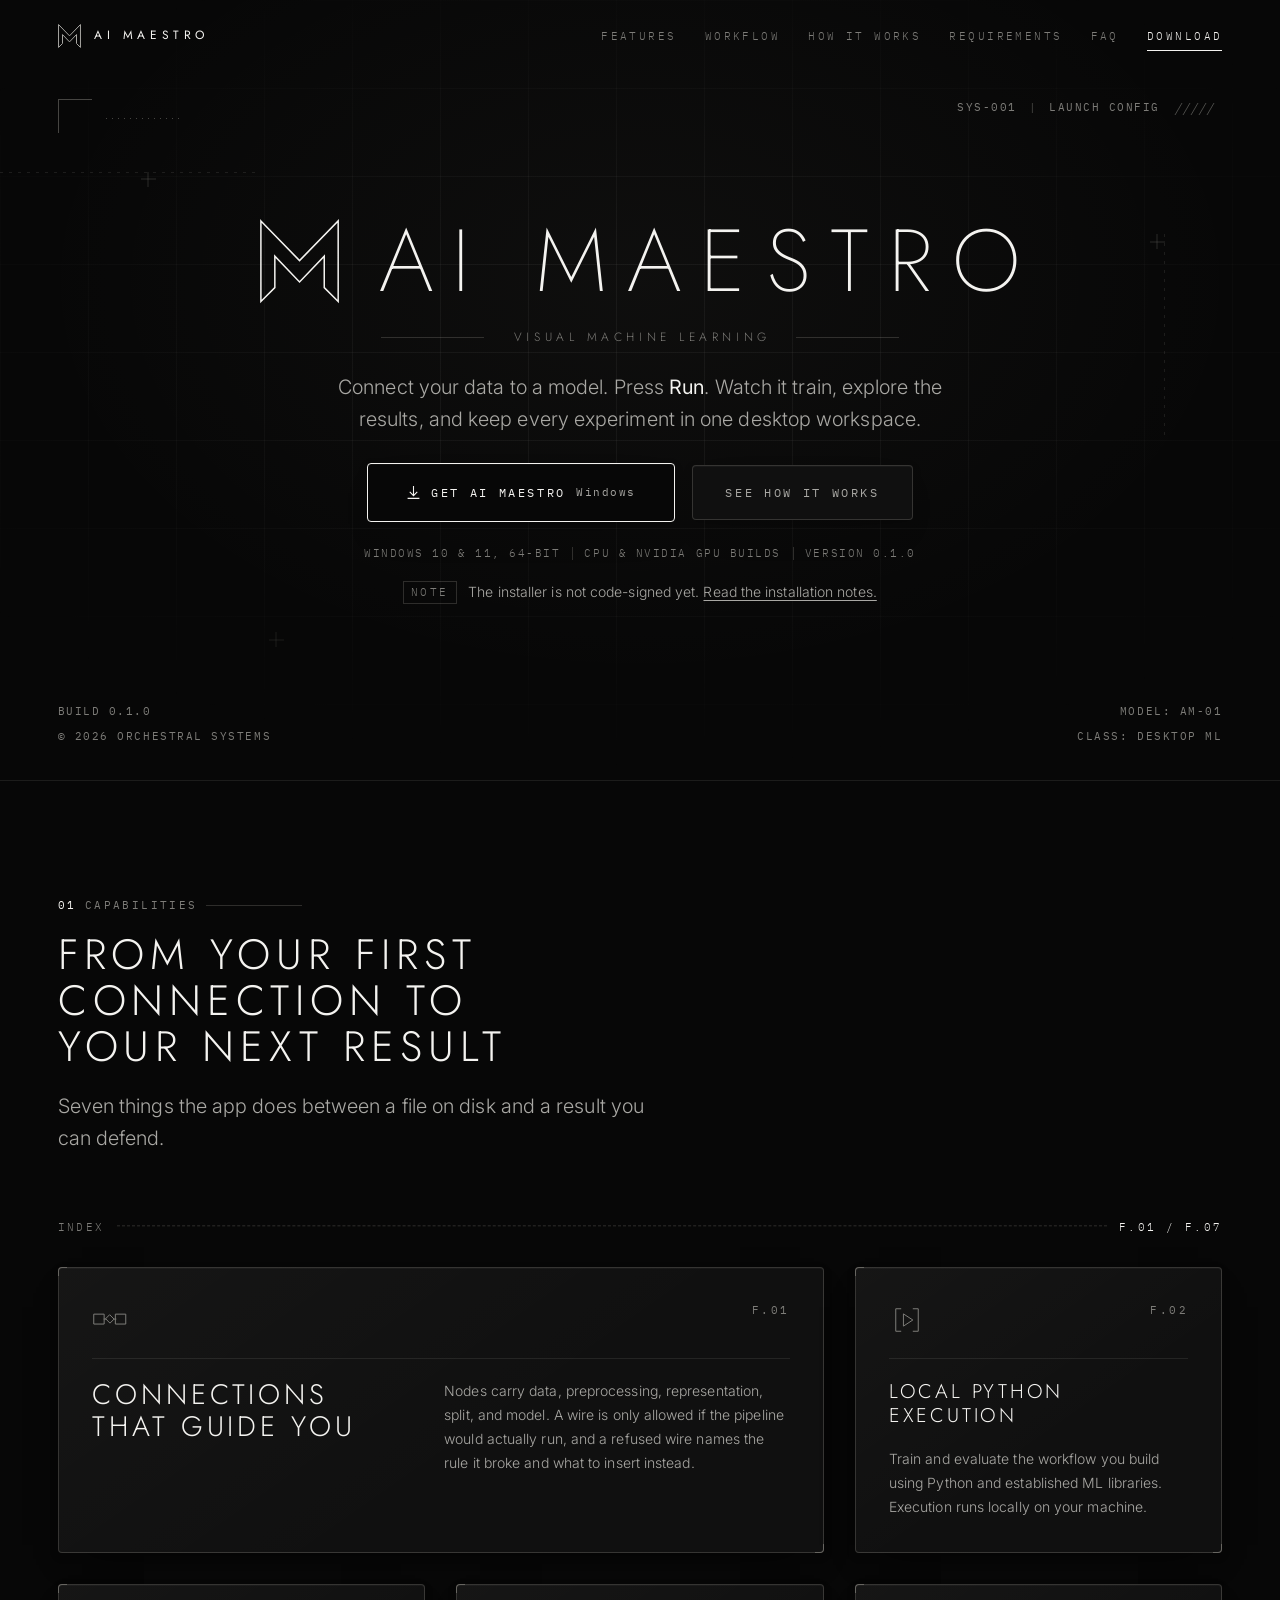
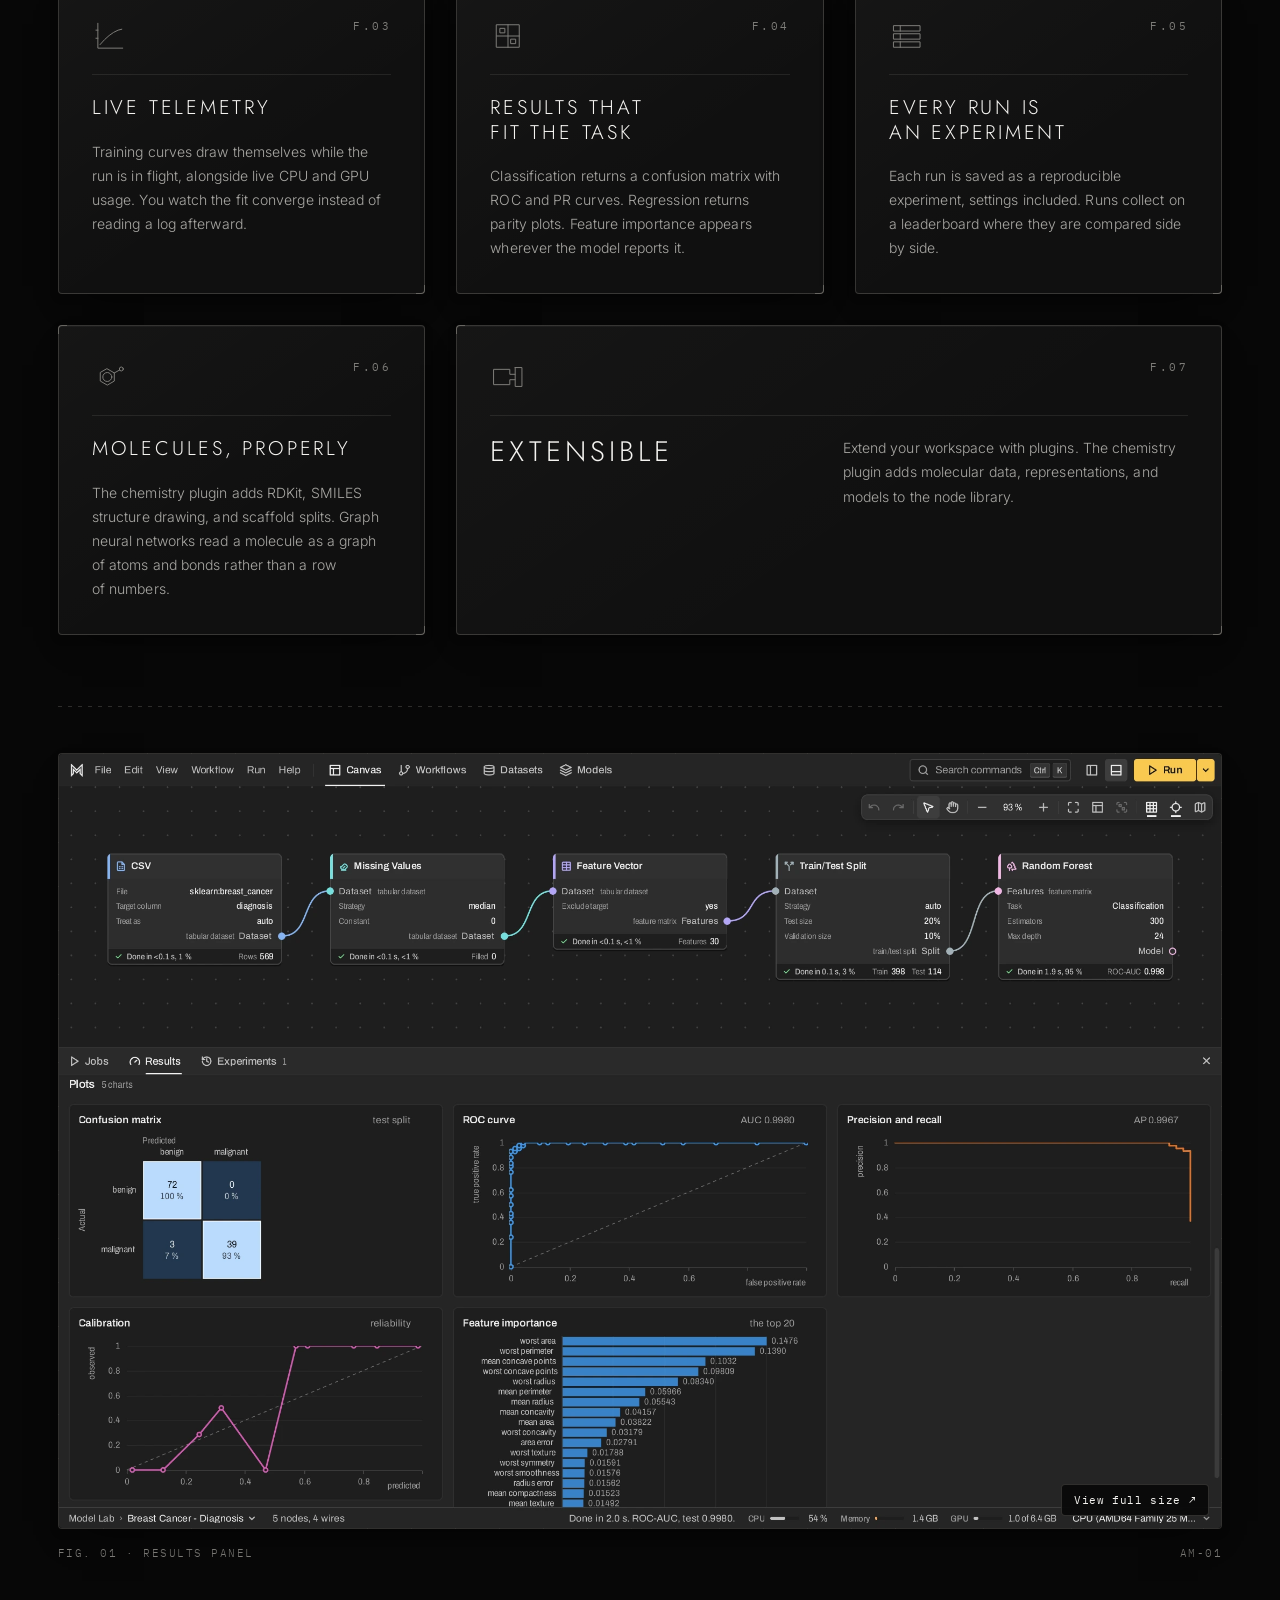
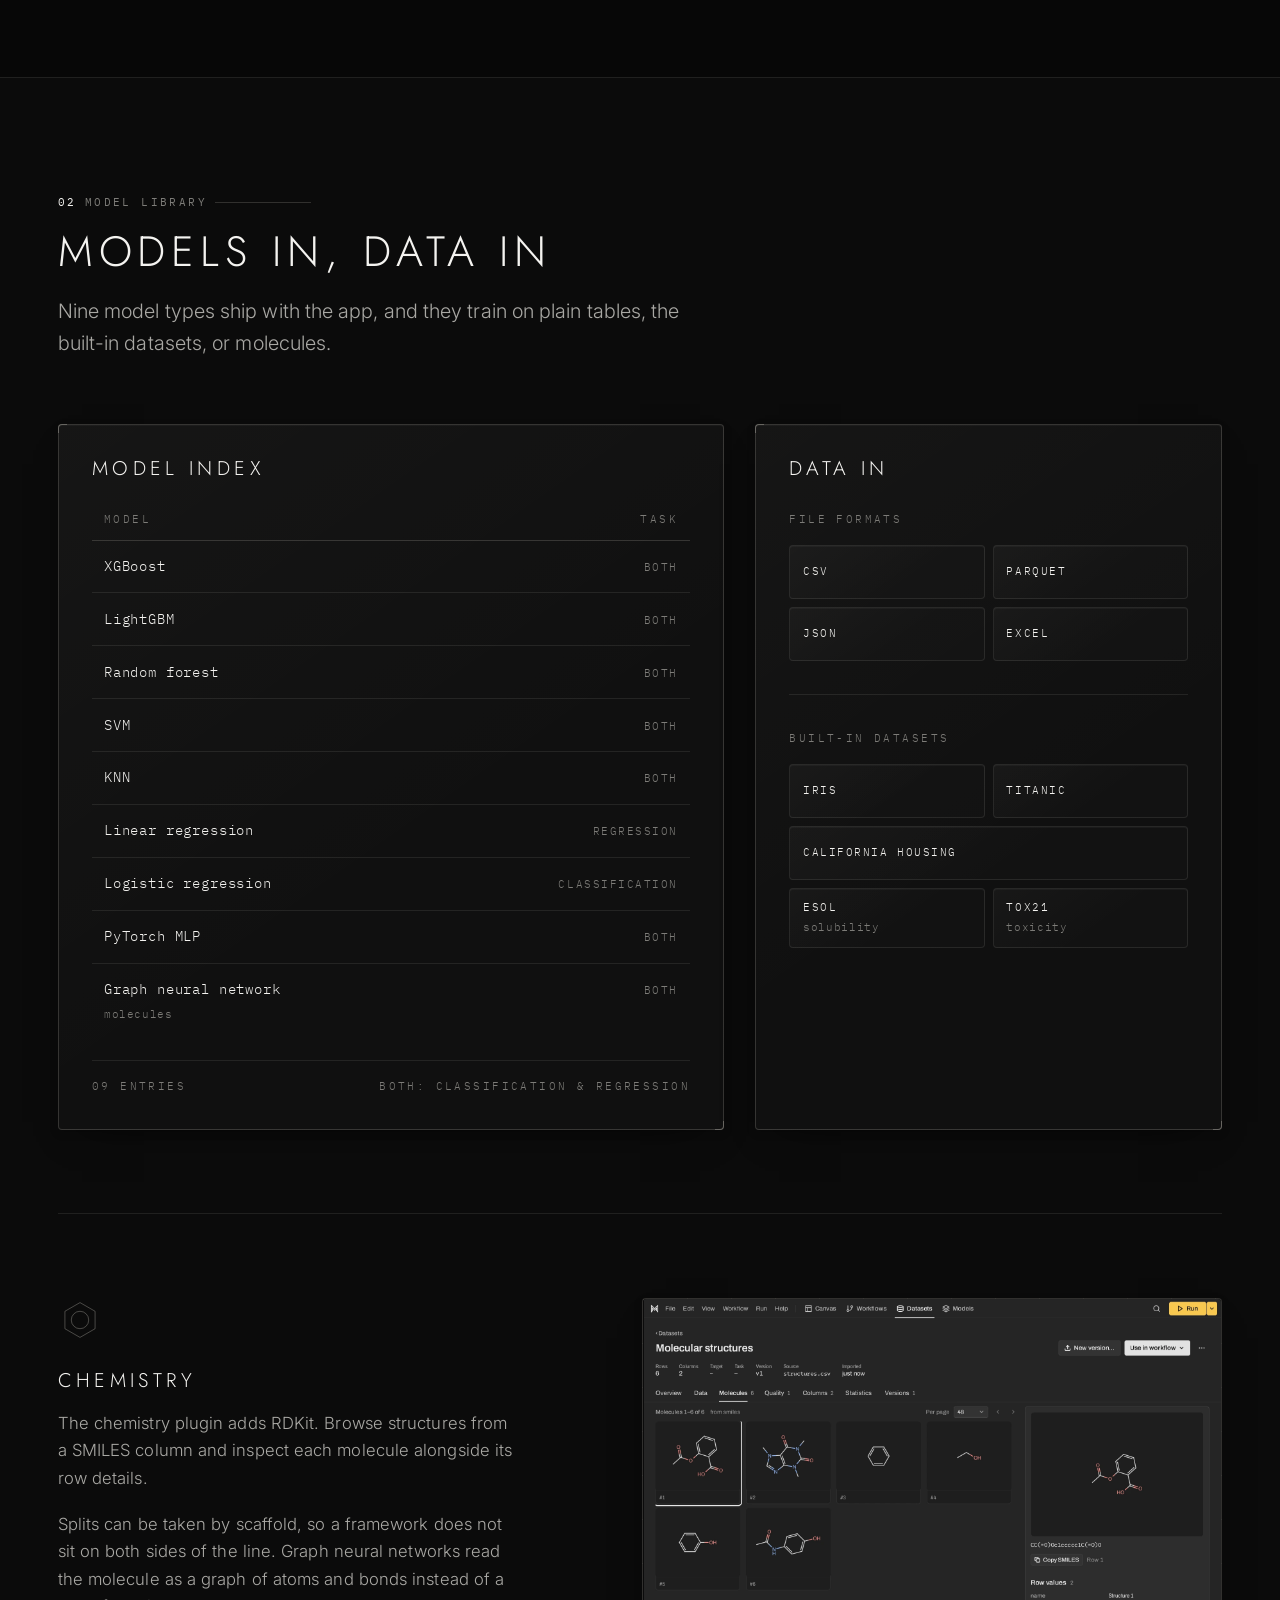
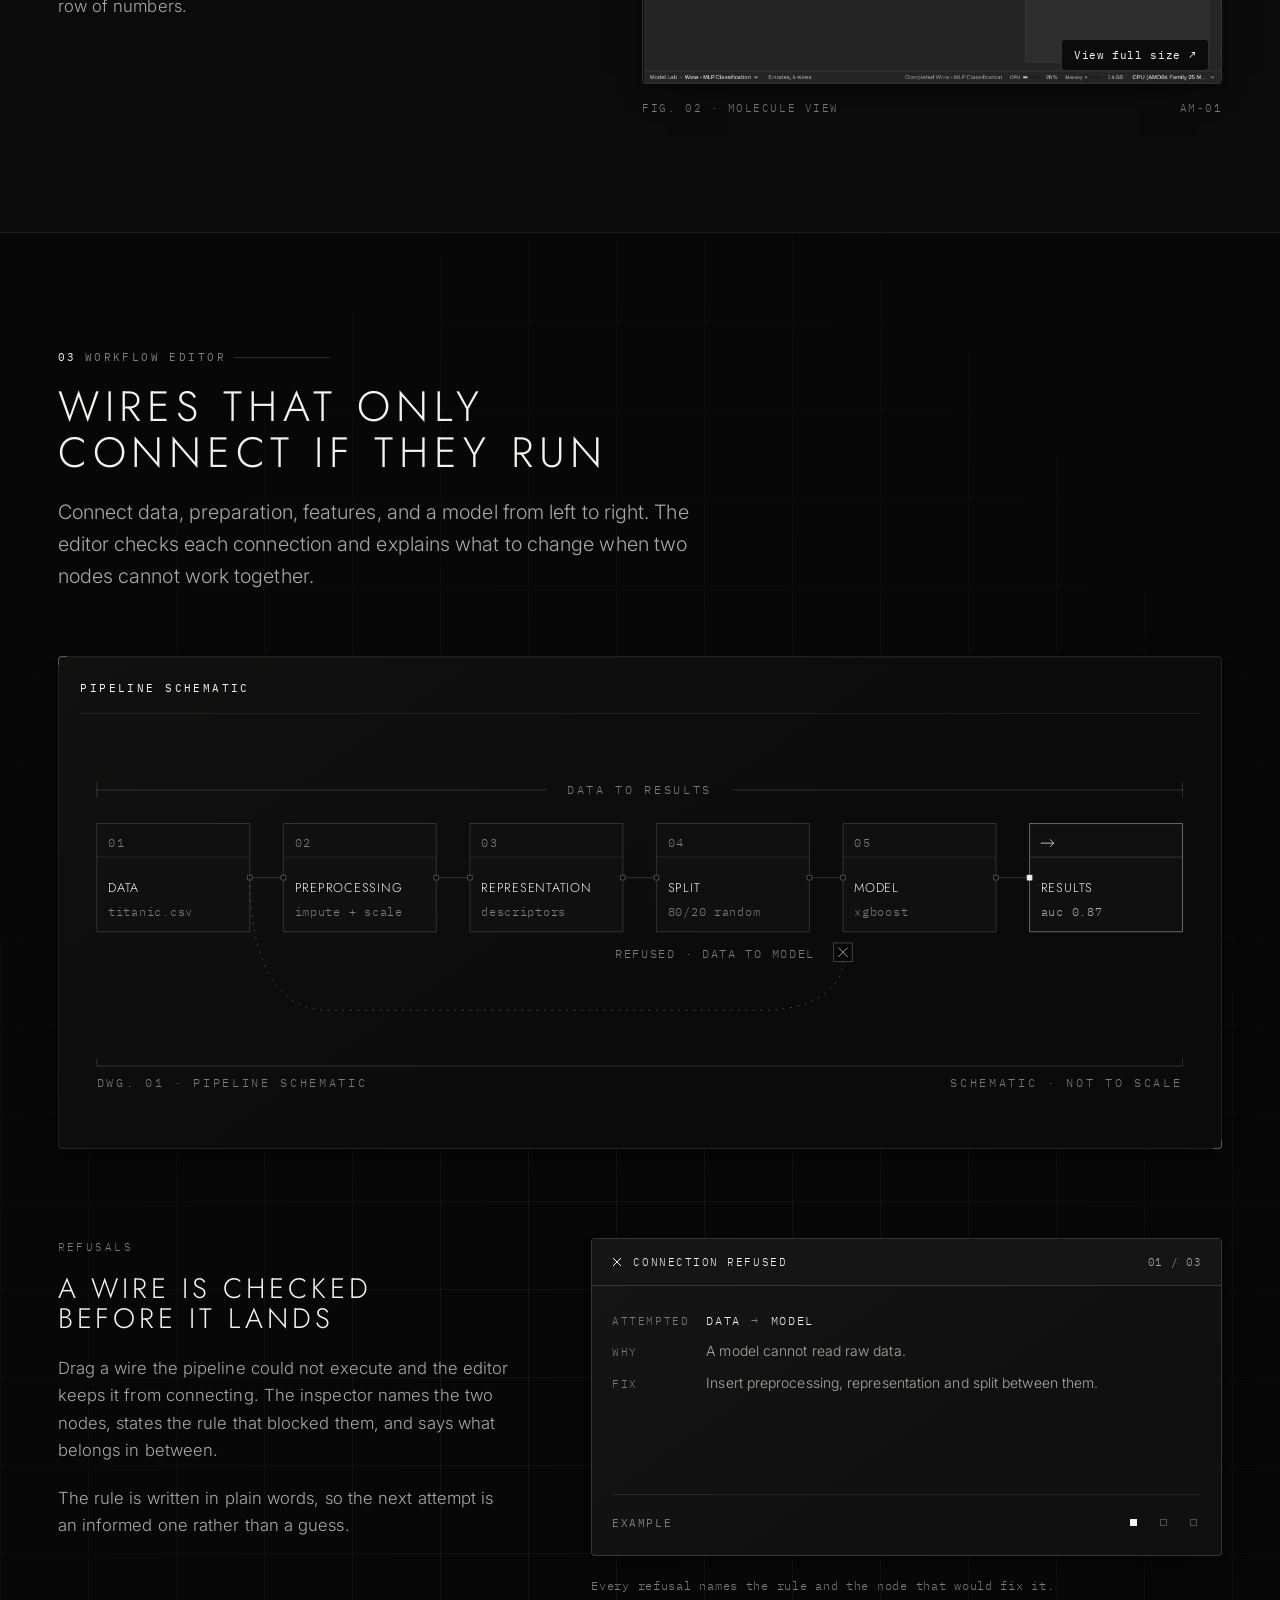
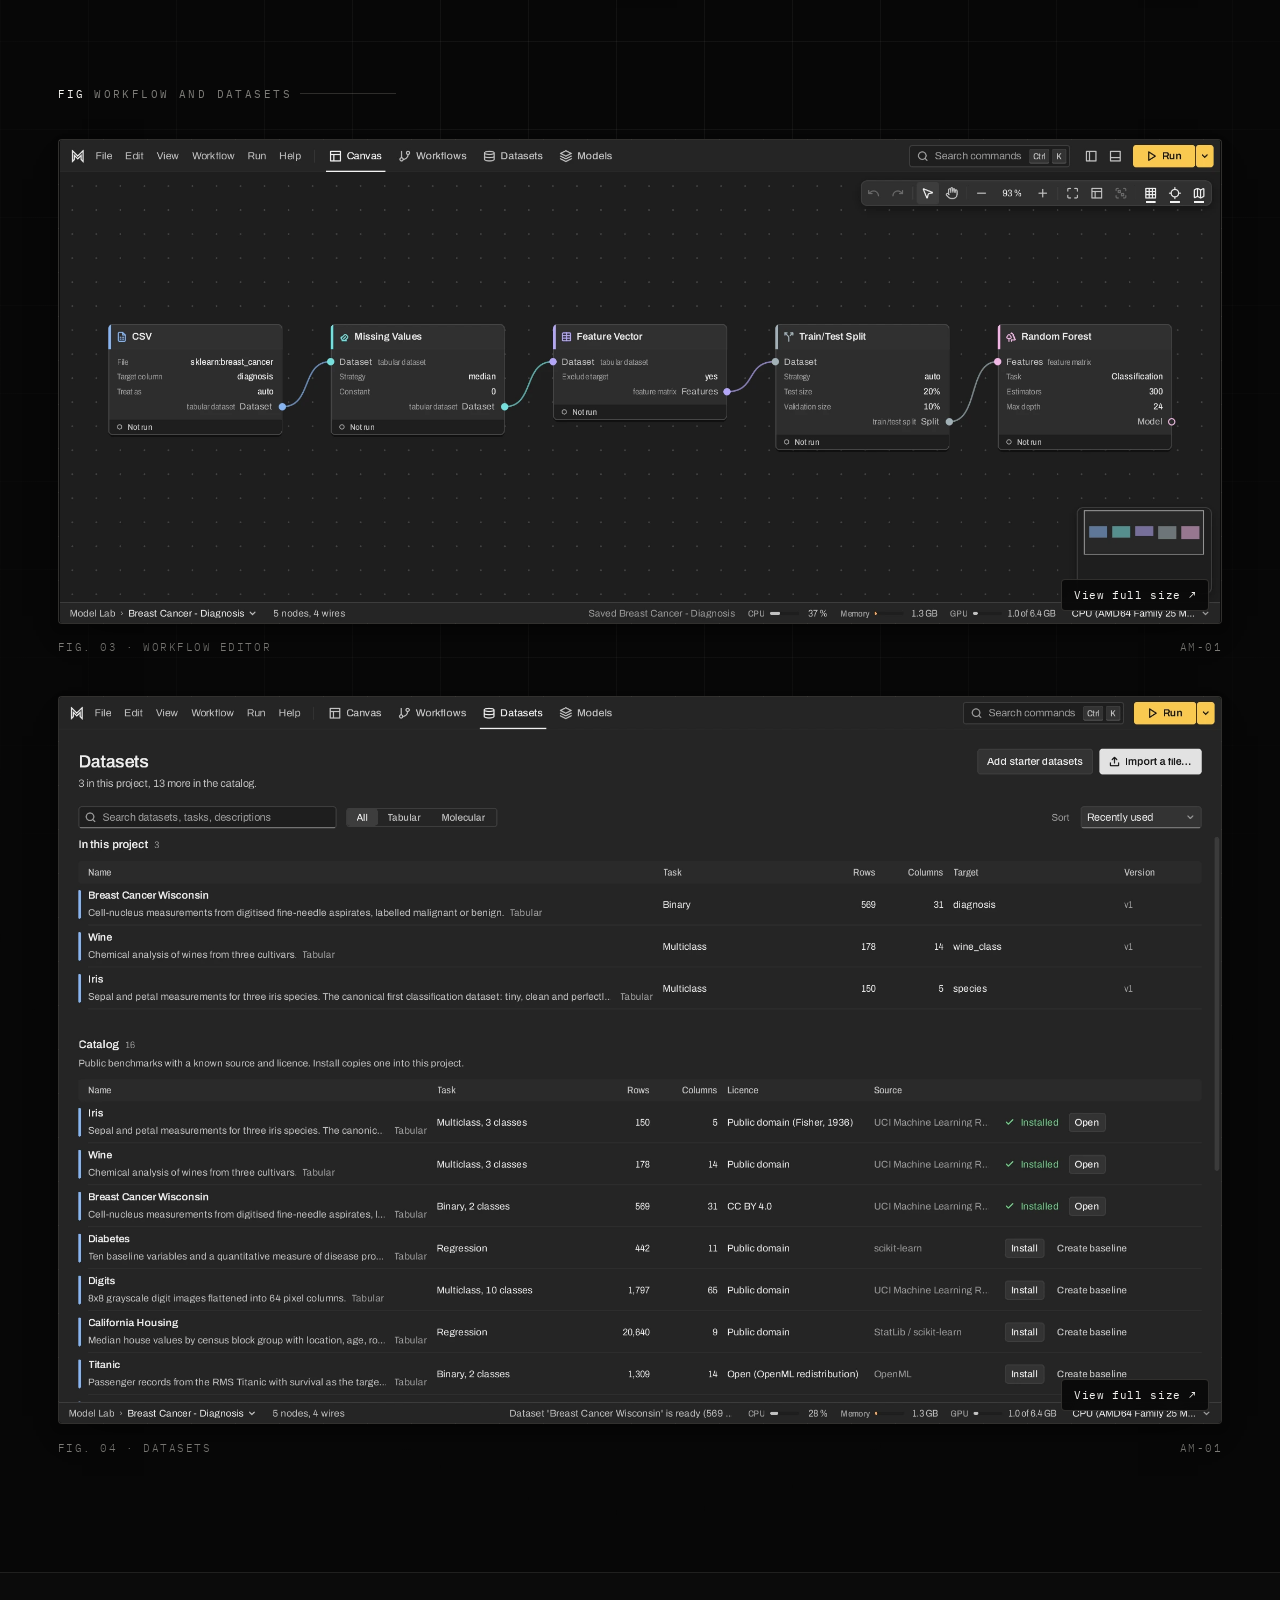
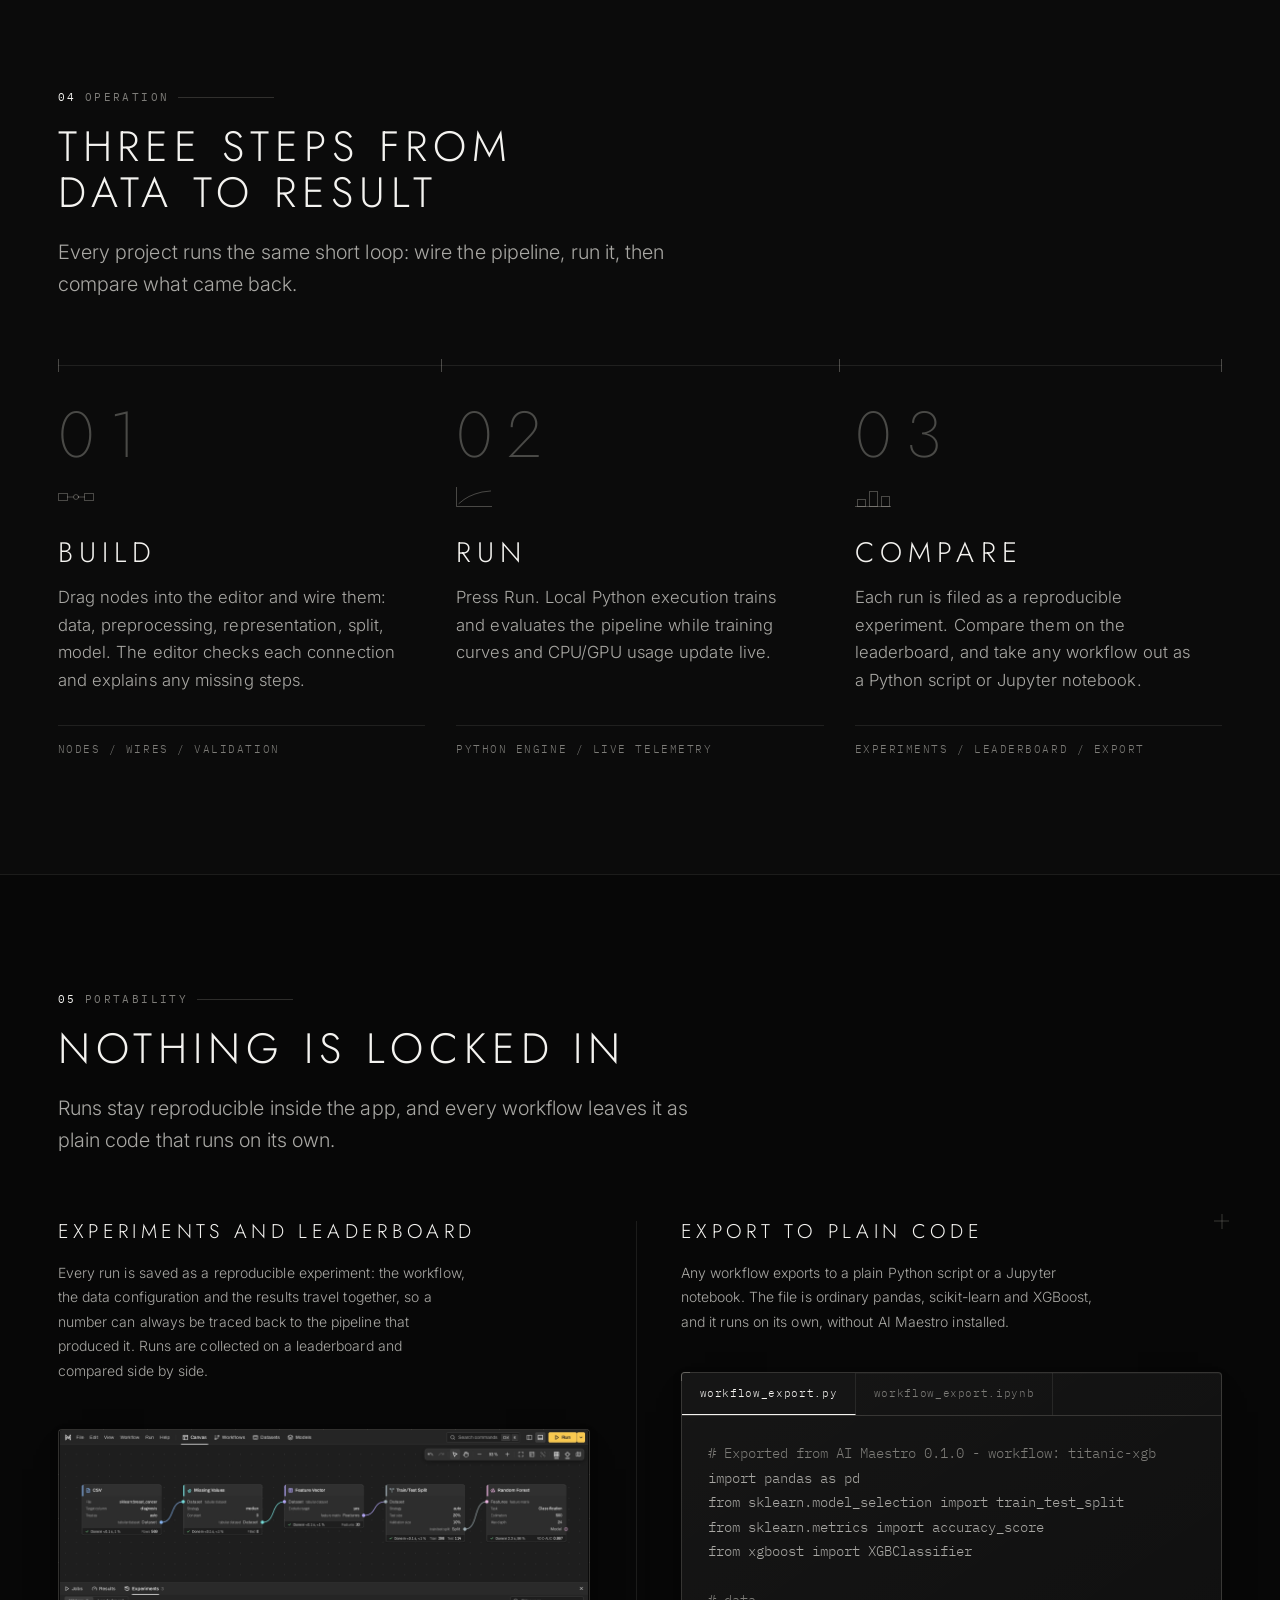
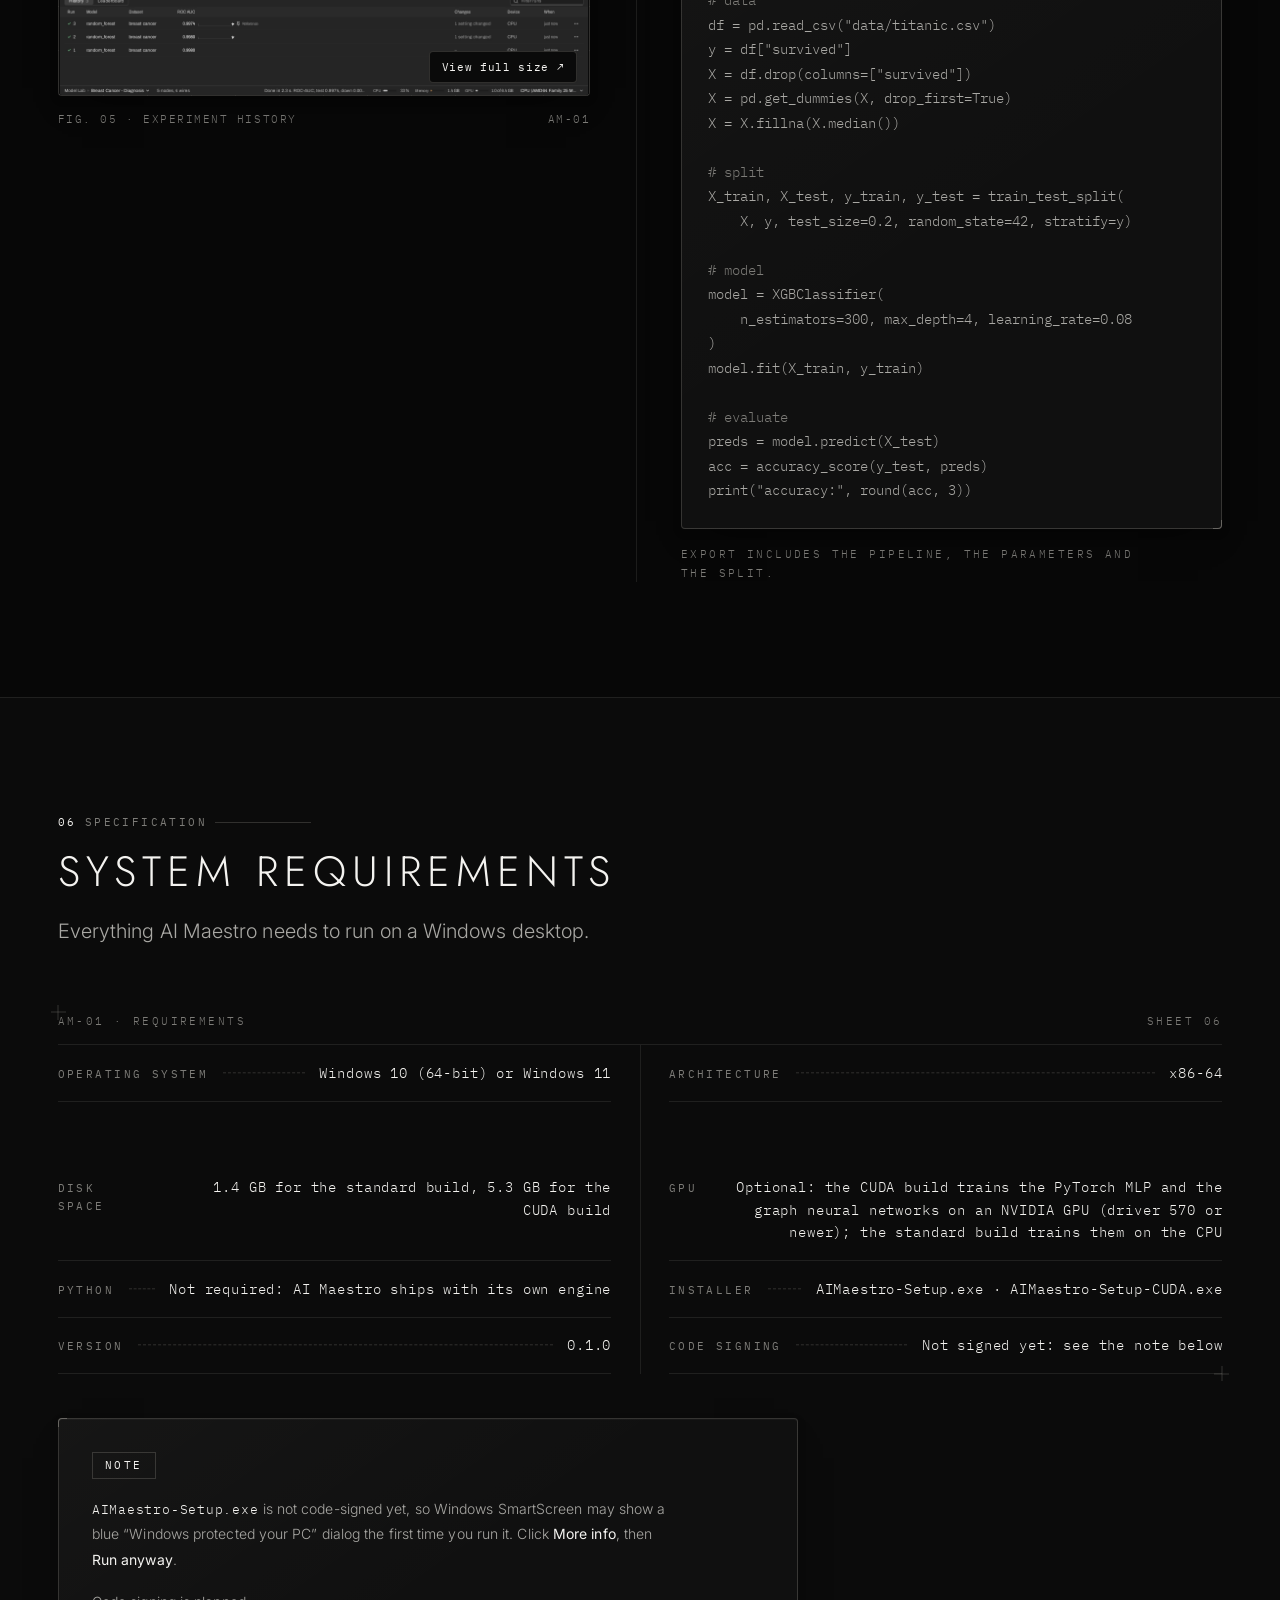
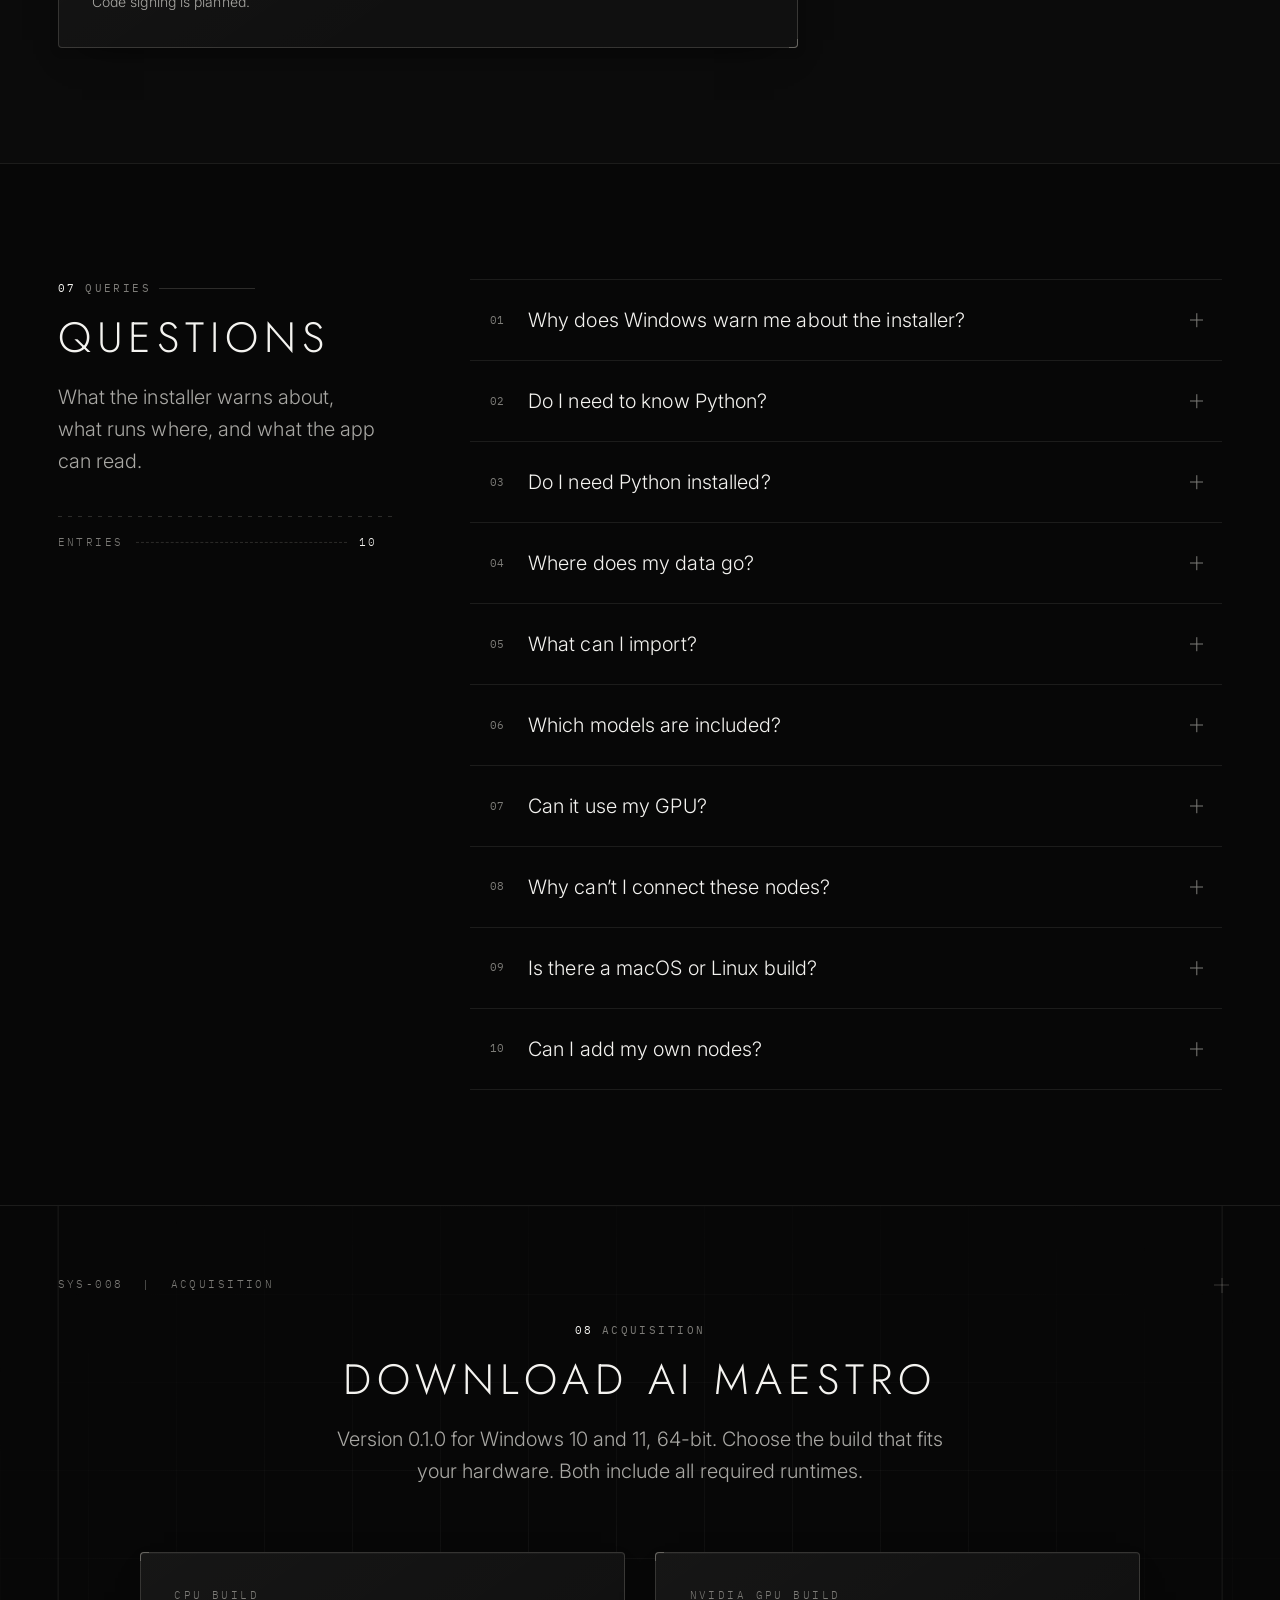
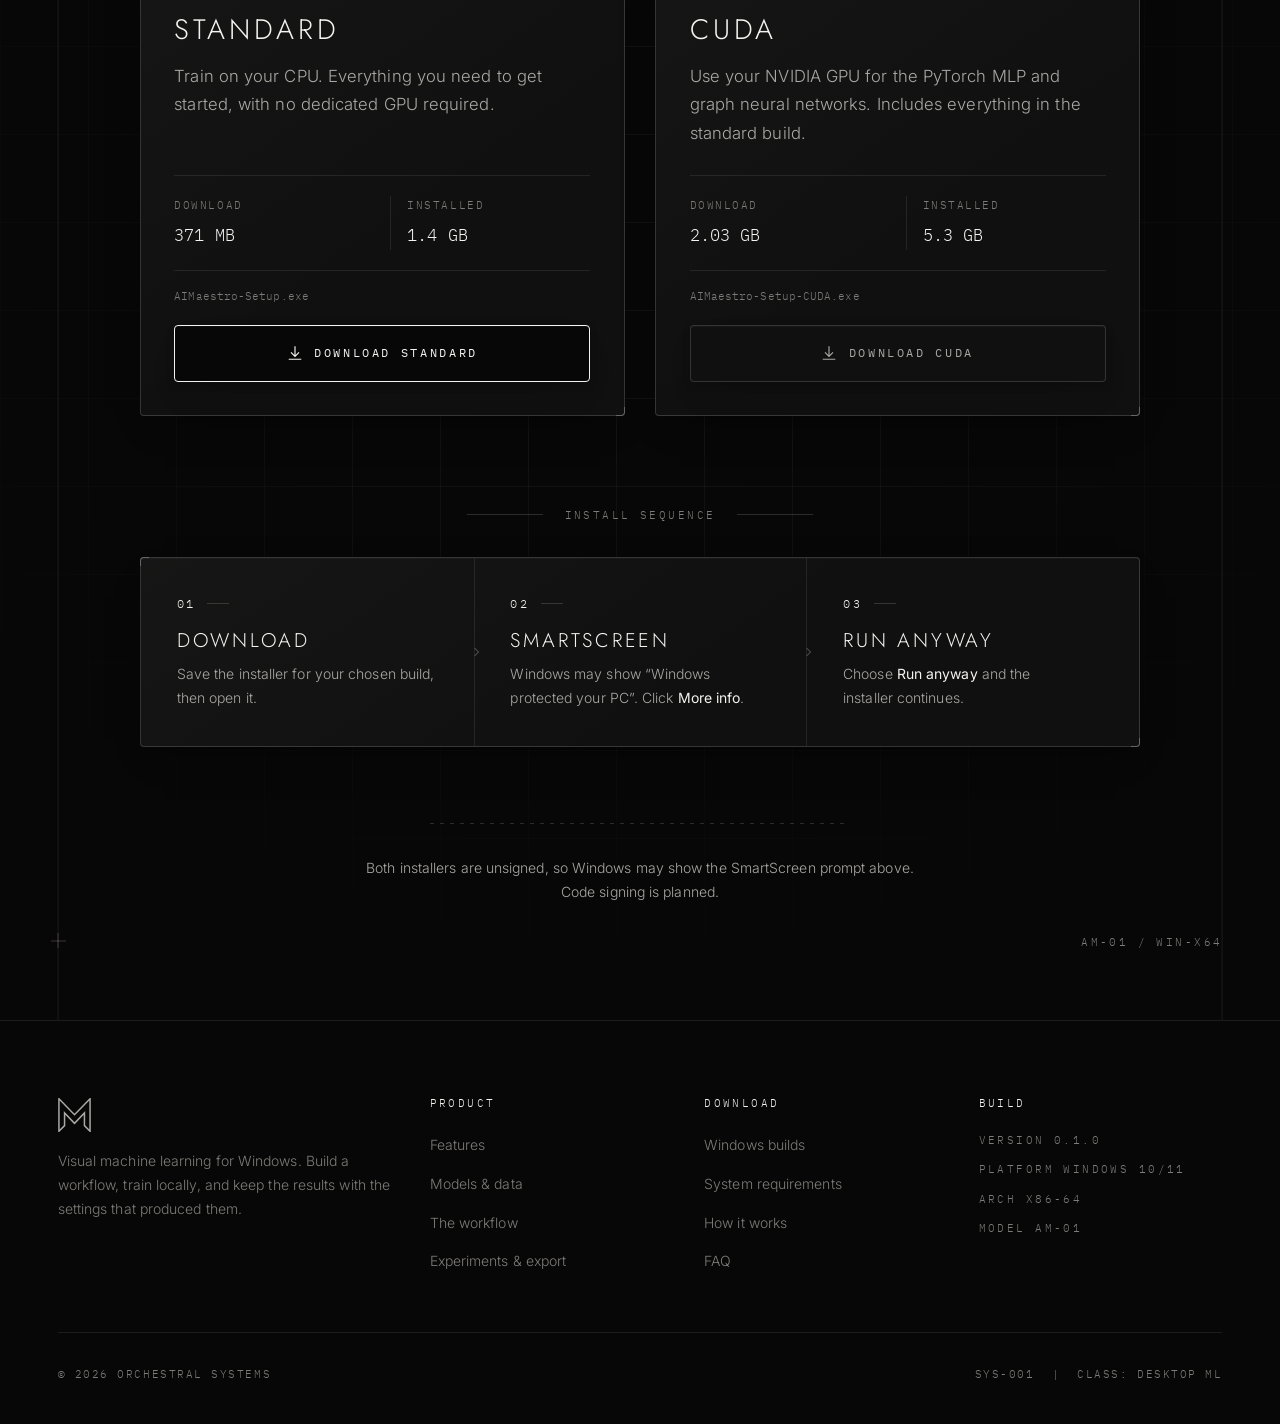
==== commit 6afe760e: "The primary key is black The hero and the standard download button were white fills; they are now th" ====
--- a/index.html
+++ b/index.html
@@ -34,9 +34,9 @@
 <link rel="preconnect" href="https://fonts.gstatic.com" crossorigin>
 <link rel="stylesheet" href="https://fonts.googleapis.com/css2?family=IBM+Plex+Mono:wght@300;400&family=Inter:wght@300;400&family=Jost:wght@200;300;400&display=swap">
 
-<link rel="stylesheet" href="css/tokens.css?v=0.1.0-7">
-<link rel="stylesheet" href="css/base.css?v=0.1.0-7">
-<link rel="stylesheet" href="css/sections.css?v=0.1.0-7">
+<link rel="stylesheet" href="css/tokens.css?v=0.1.0-8">
+<link rel="stylesheet" href="css/base.css?v=0.1.0-8">
+<link rel="stylesheet" href="css/sections.css?v=0.1.0-8">
 
 <script>document.documentElement.classList.add('js');</script>
 
@@ -1196,7 +1196,7 @@
   </div>
 </footer>
 
-<script src="js/app.js?v=0.1.0-7" defer></script>
-<script src="js/workflow.js?v=0.1.0-7" defer></script>
+<script src="js/app.js?v=0.1.0-8" defer></script>
+<script src="js/workflow.js?v=0.1.0-8" defer></script>
 </body>
 </html>
--- a/css/base.css
+++ b/css/base.css
@@ -217,20 +217,22 @@
 .btn:hover .btn__sub, .btn:focus-visible .btn__sub { color: var(--ink-2); }
 
 .btn--primary {
-  background: var(--ink);
-  color: var(--bg);
+  /* the primary key is black: the page's own ground, a white rule and white type
+     carry the emphasis, the ghost key beside it keeps its grey rule and muted type */
+  background: var(--bg);
+  color: var(--ink);
   border-color: var(--ink);
   --btn-pad: 1.15rem 2.35rem;
 }
-.btn--primary::before { background: transparent; }
-.btn--primary .btn__sub { color: rgba(7, 7, 7, 0.62); }
+.btn--primary::before { background: linear-gradient(120deg, rgba(244, 243, 240, .10), rgba(244, 243, 240, .02)); }
+.btn--primary .btn__sub { color: var(--ink-2); }
 .btn--primary:hover, .btn--primary:focus-visible {
-  background: #e1dfd8;
-  color: var(--bg);
-  border-color: #e1dfd8;
+  background: var(--bg-3);
+  color: var(--ink);
+  border-color: var(--ink);
   box-shadow: 0 6px 22px -8px rgba(244, 243, 240, .18), var(--shadow-hover);
 }
-.btn--primary:hover .btn__sub, .btn--primary:focus-visible .btn__sub { color: rgba(7, 7, 7, .7); }
+.btn--primary:hover .btn__sub, .btn--primary:focus-visible .btn__sub { color: var(--ink); }
 
 .btn--ghost { border-color: var(--line-2); color: var(--ink-2); }
 .btn--sm { --btn-pad: 0.7rem 1.35rem; font-size: var(--t-mono); }
--- a/css/sections.css
+++ b/css/sections.css
@@ -1932,7 +1932,8 @@
   margin: clamp(22px, 2.6vw, 34px) auto 0;
   display: grid;
   grid-template-columns: repeat(3, minmax(0, 1fr));
-  border: 1px solid var(--line);
+  border: 1px solid var(--line-2);
+  background-color: var(--bg-2);
 }
 
 .s-dl__step {
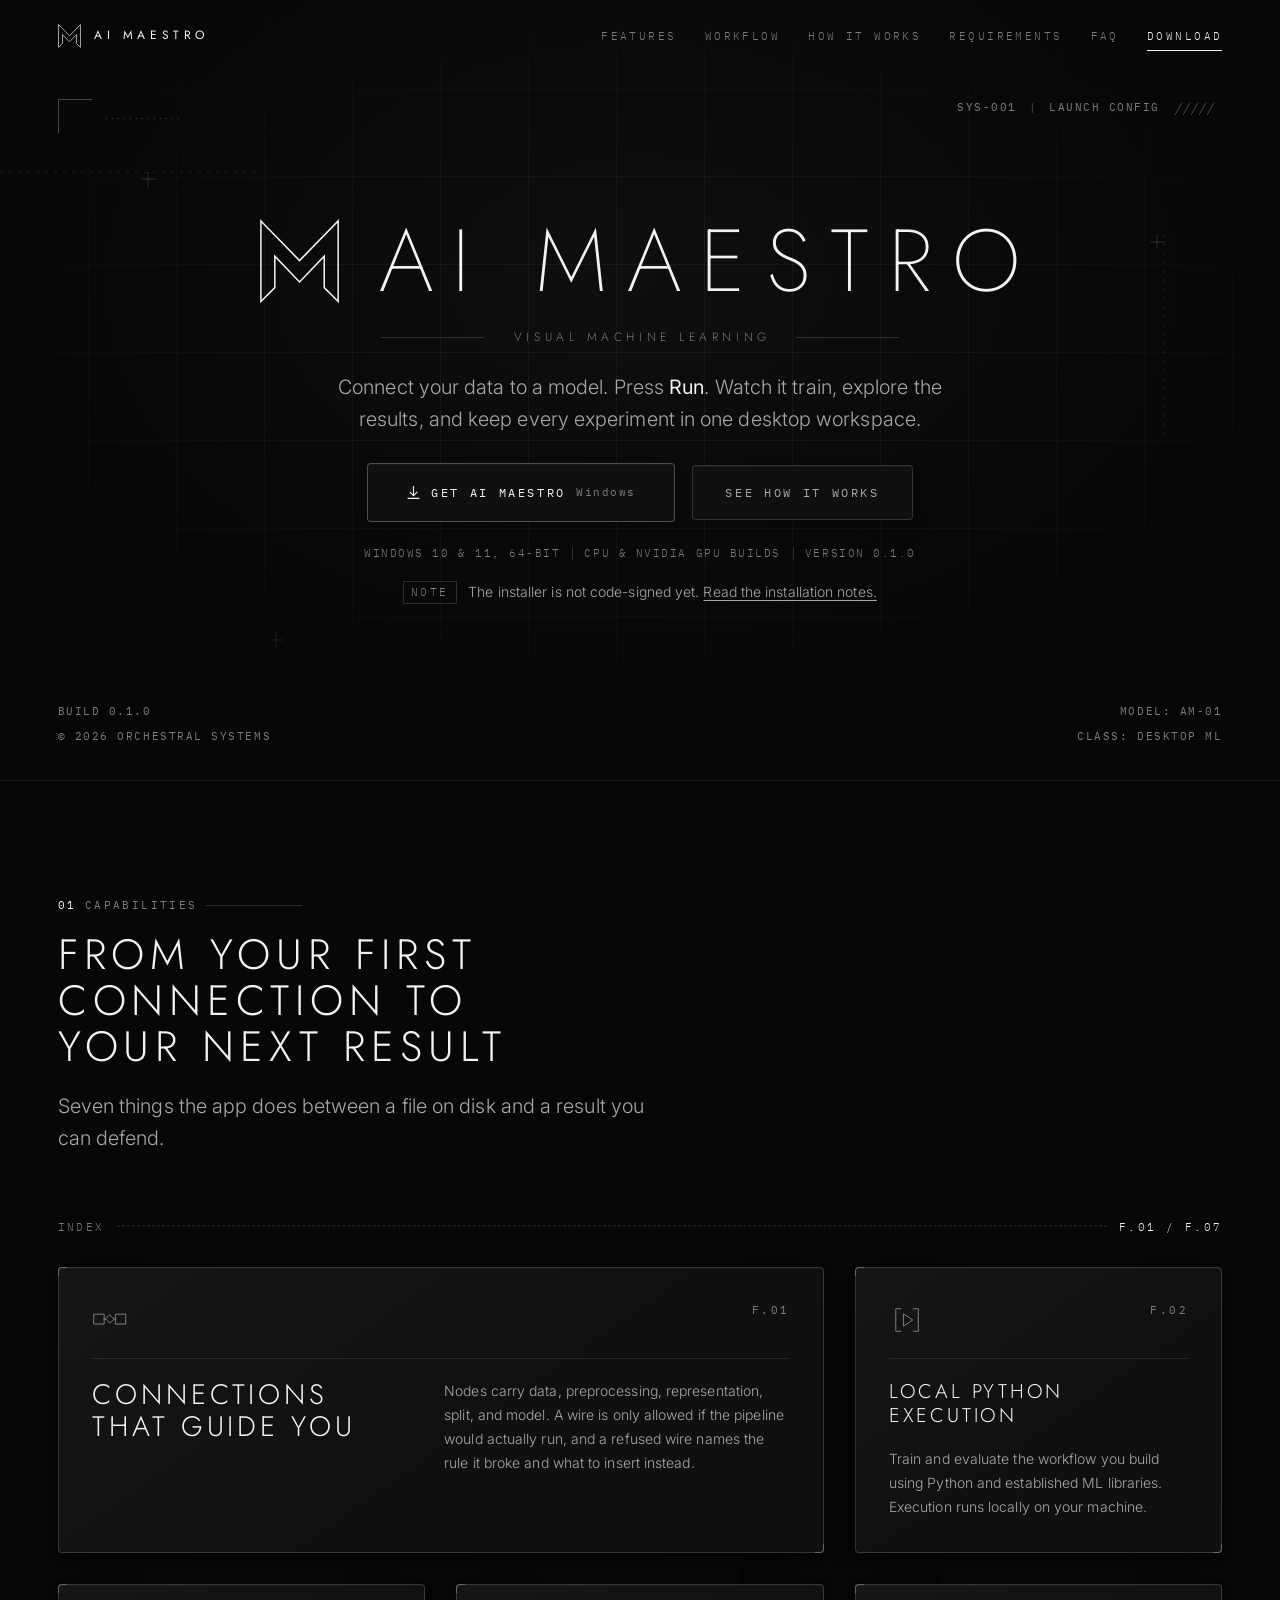
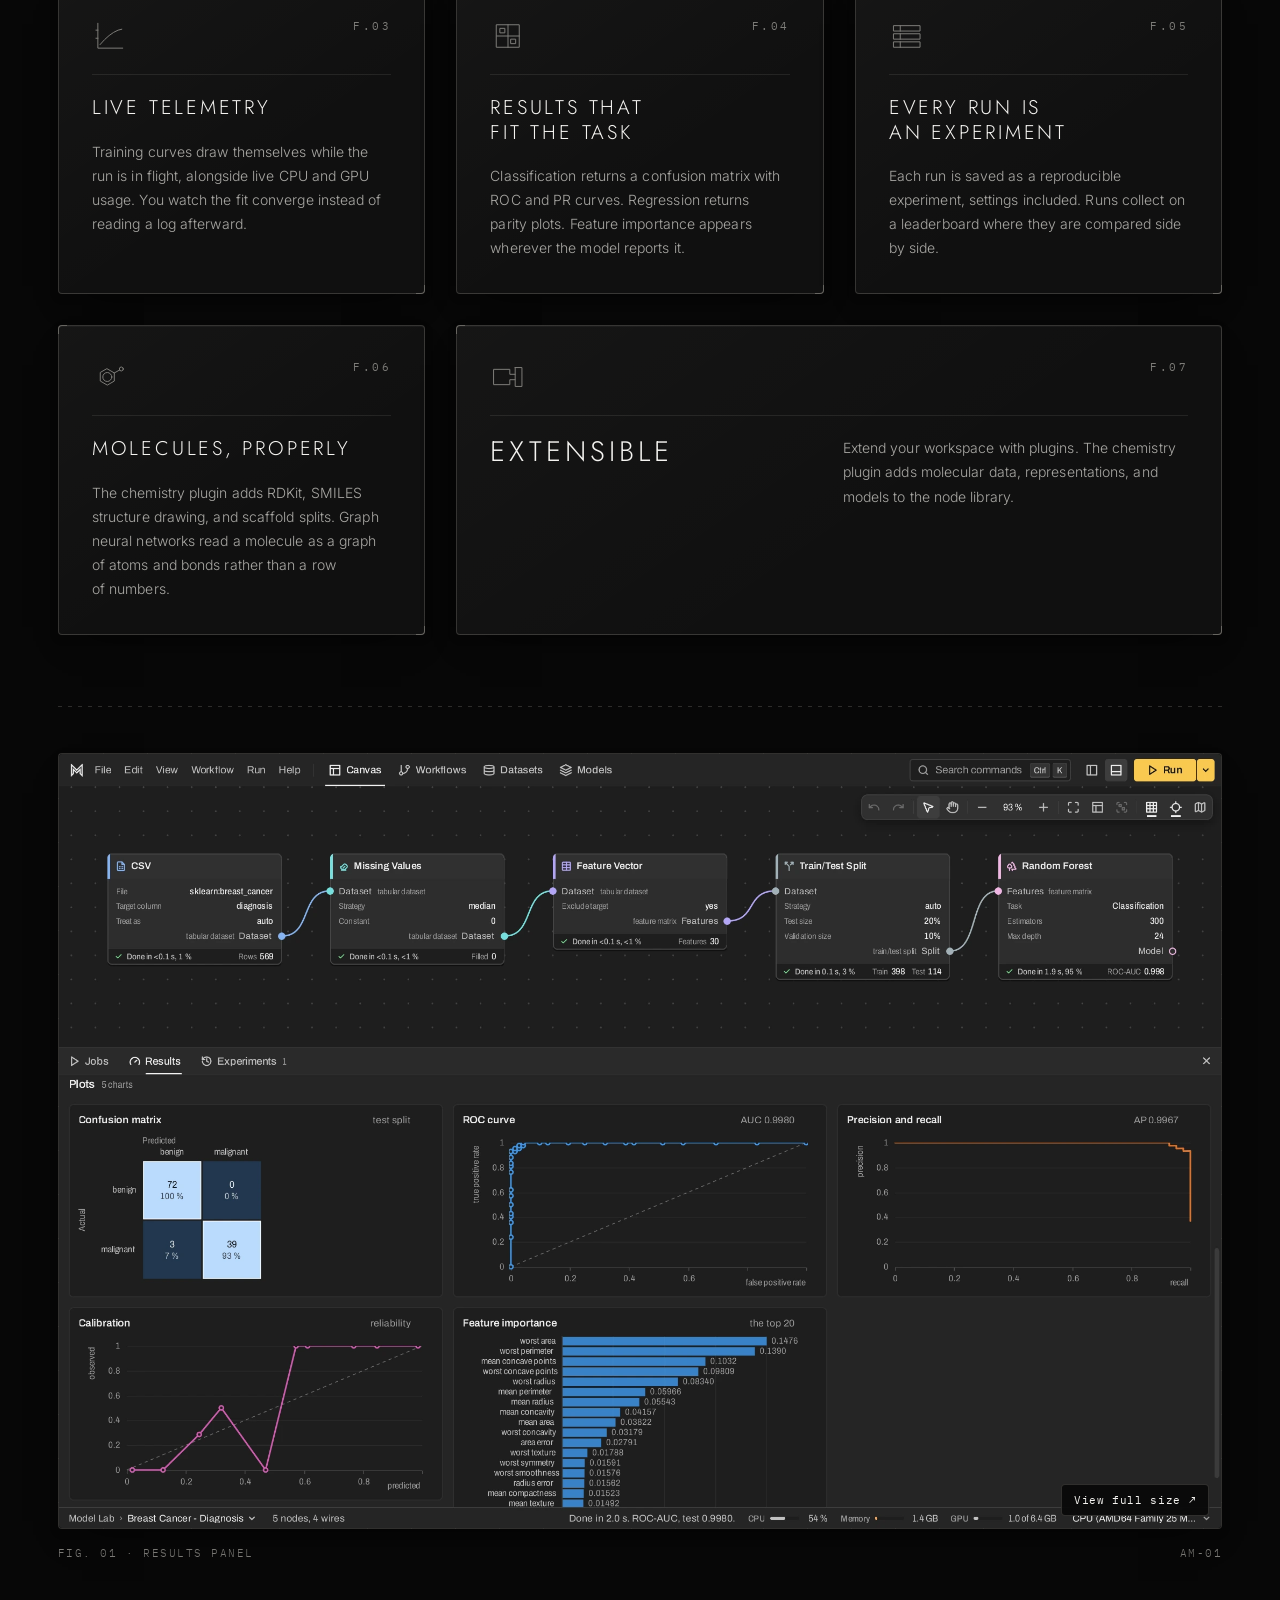
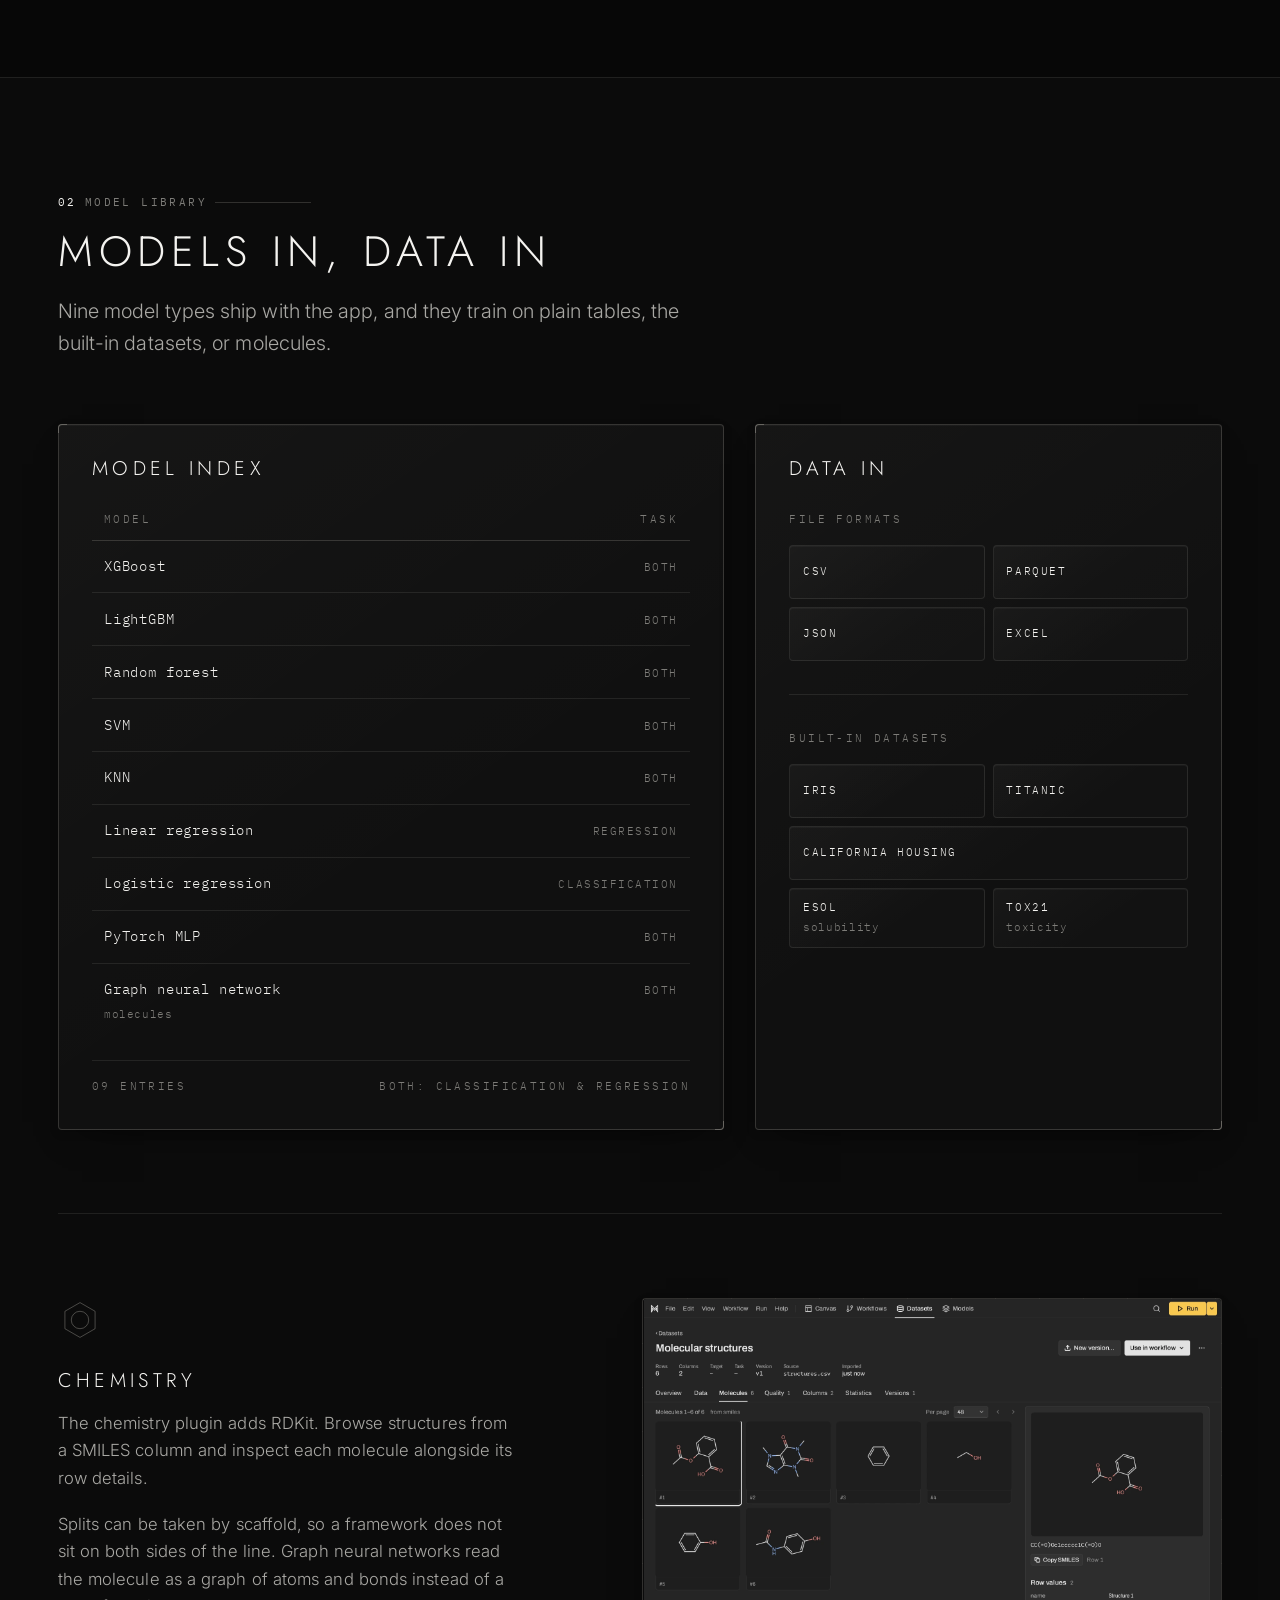
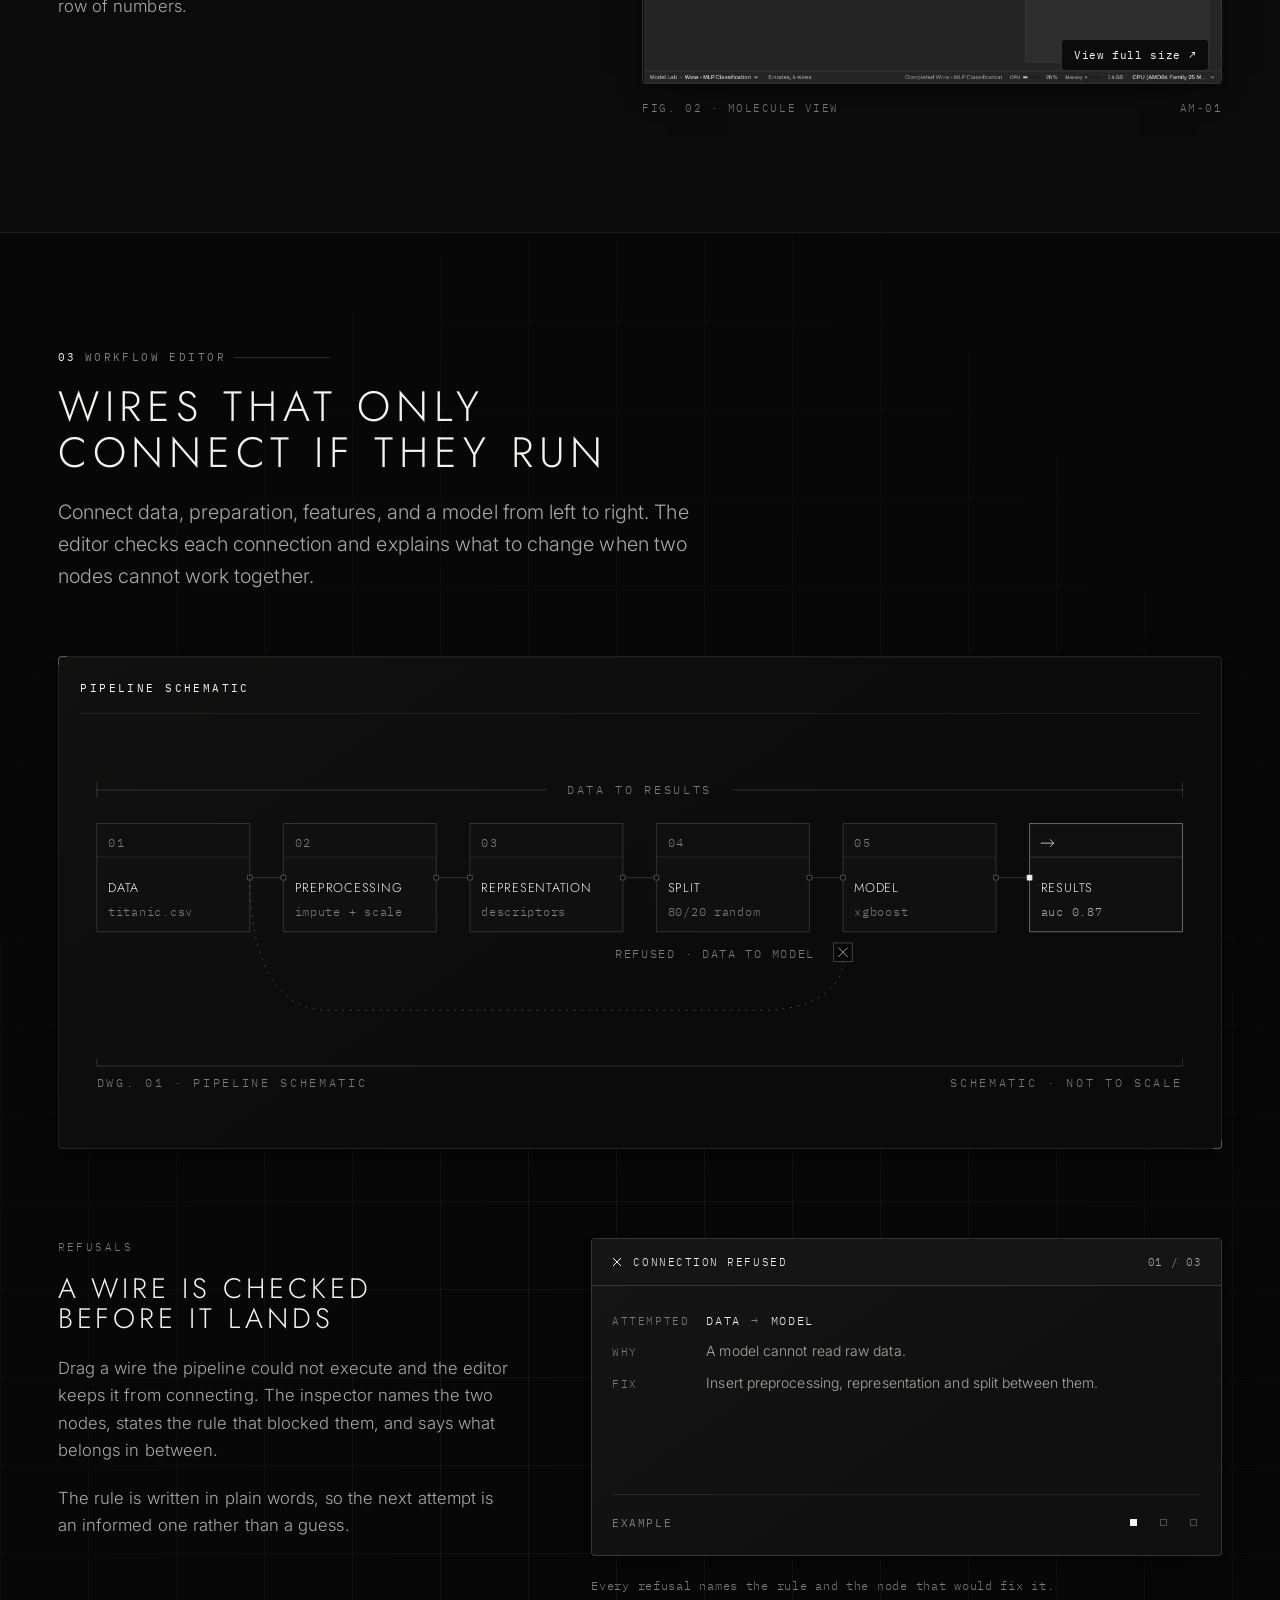
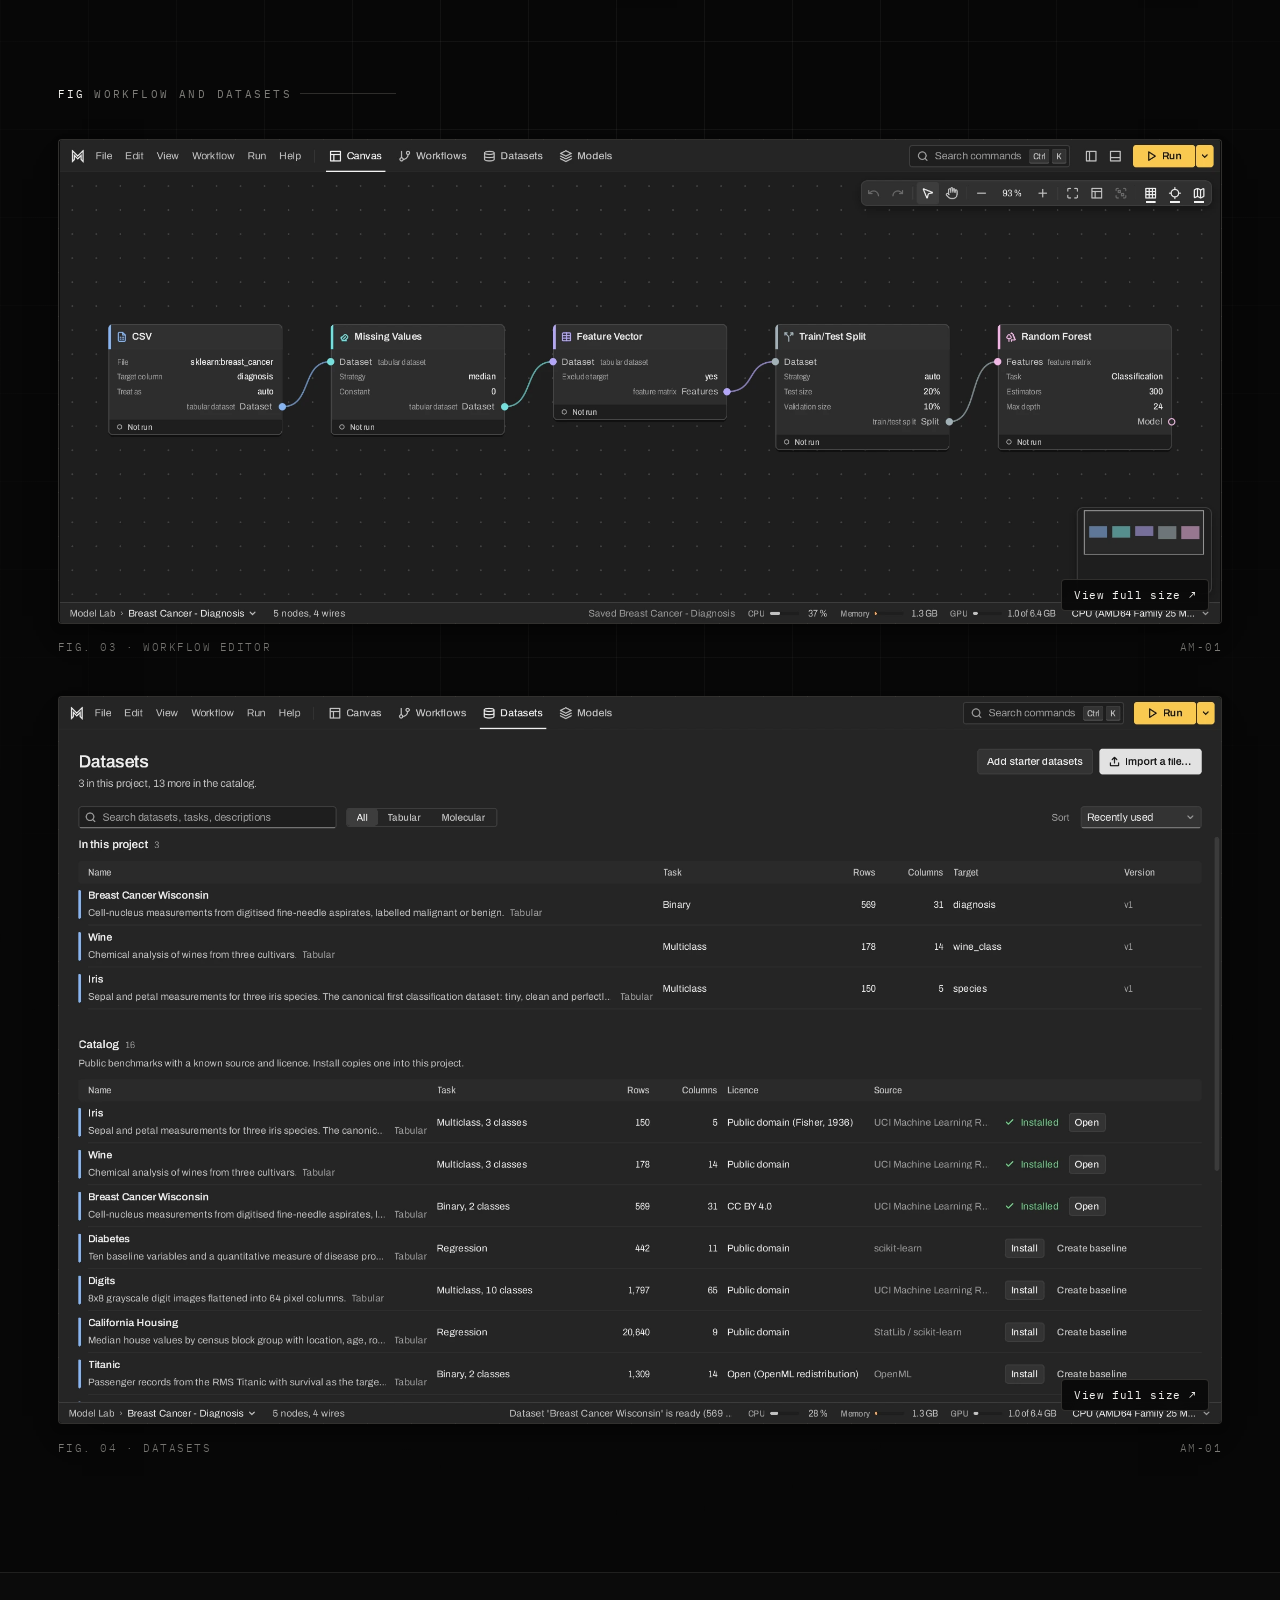
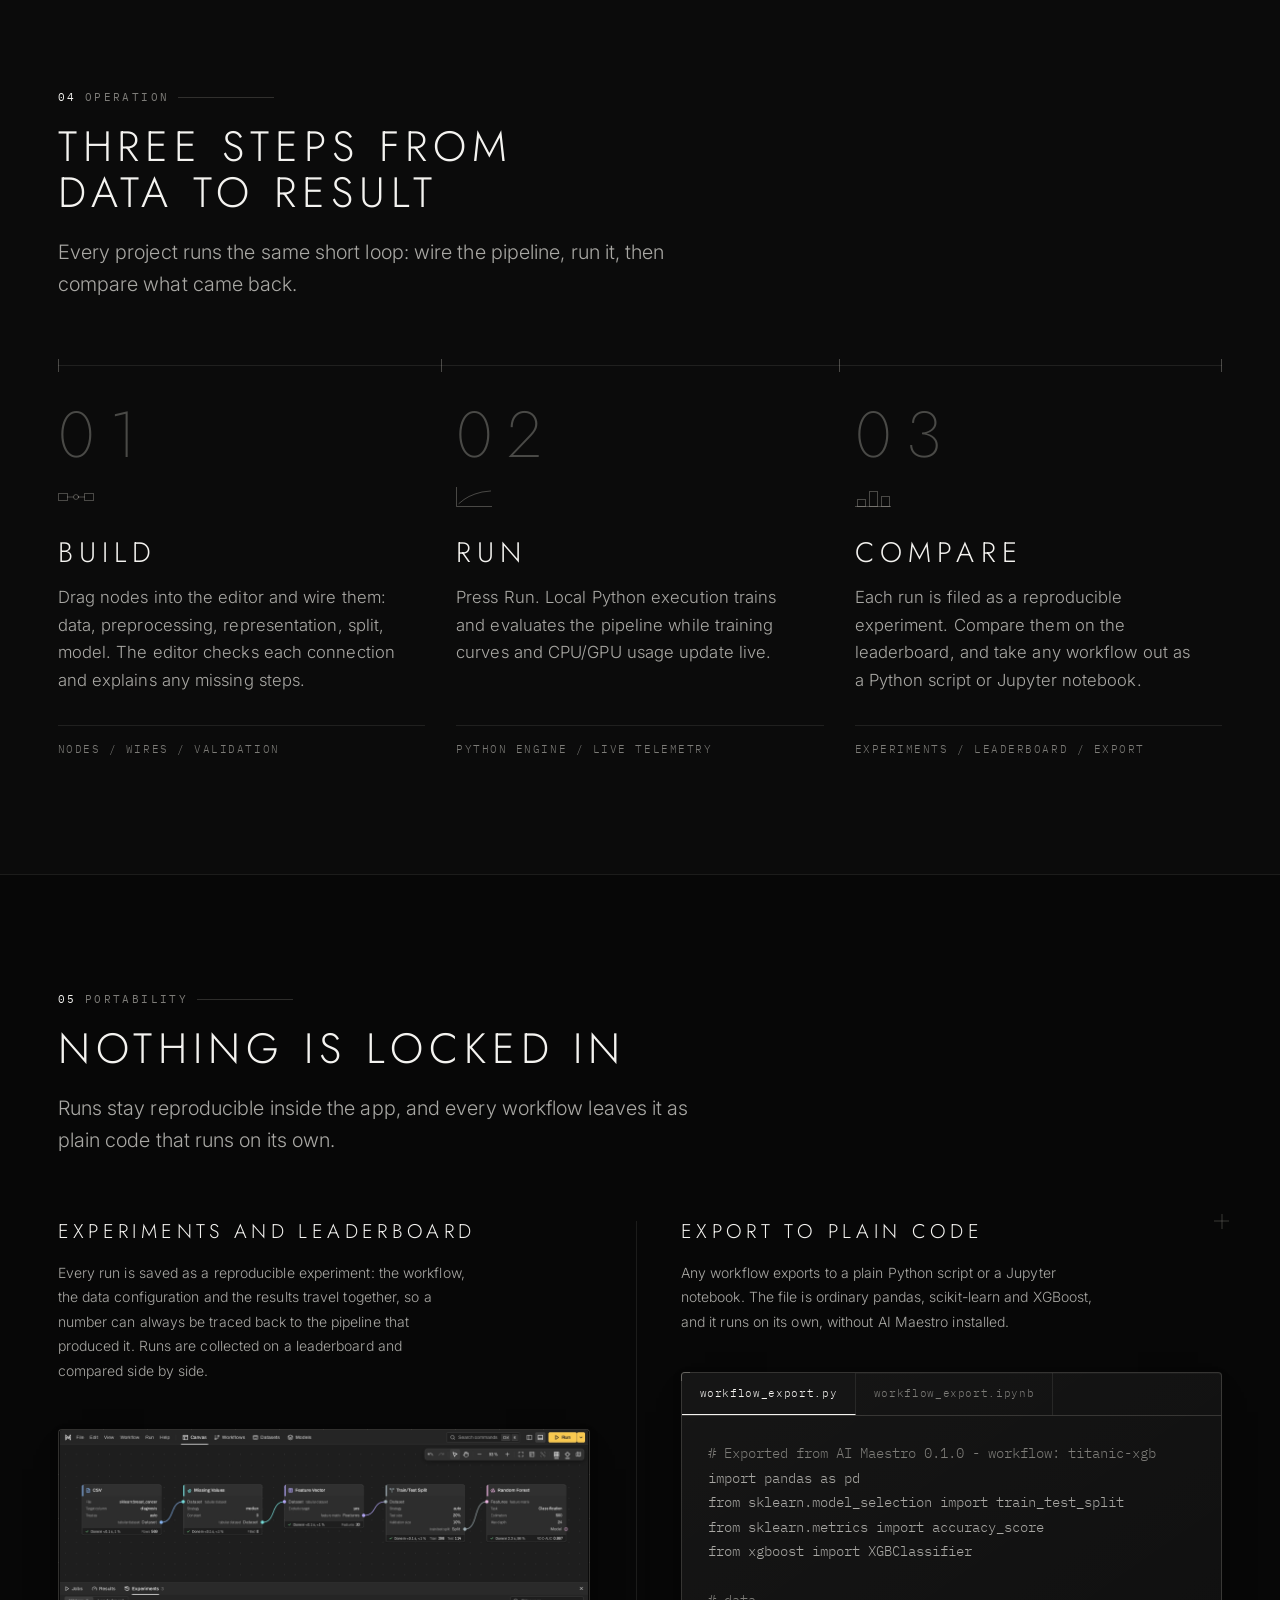
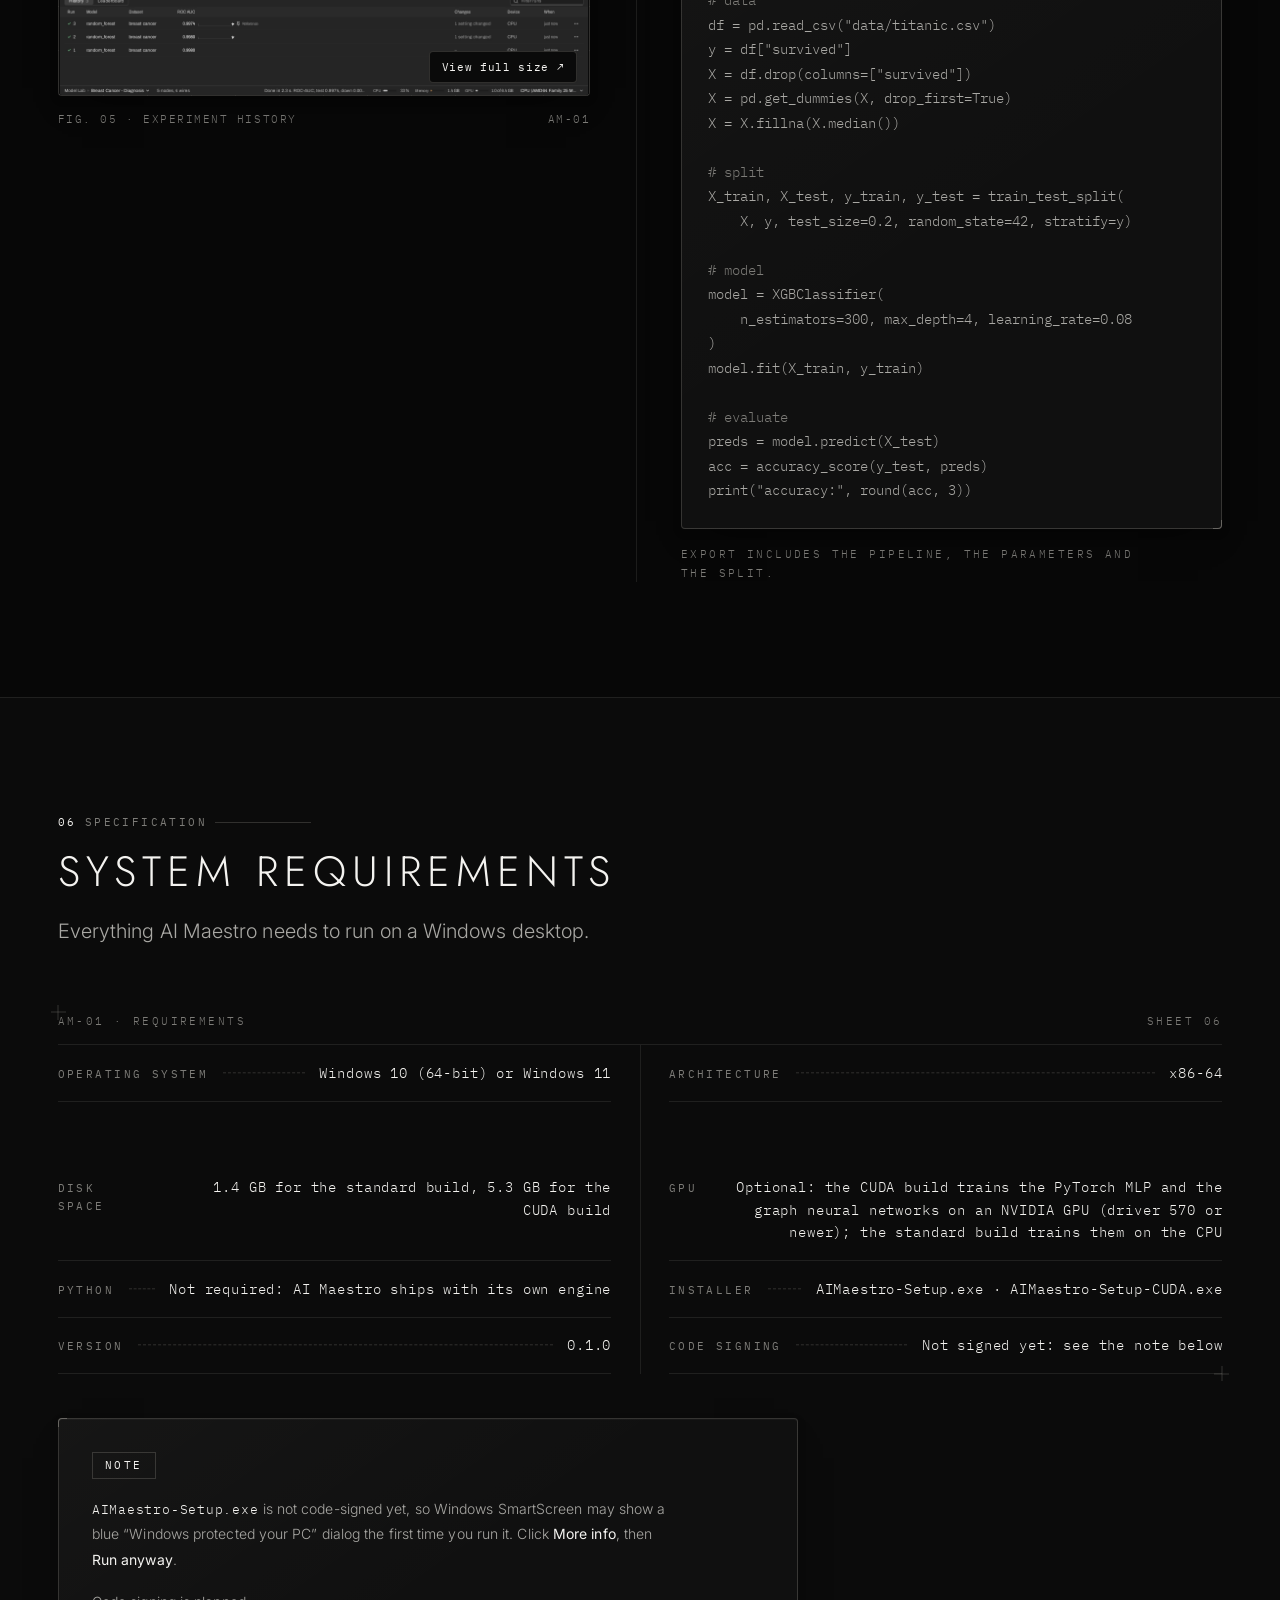
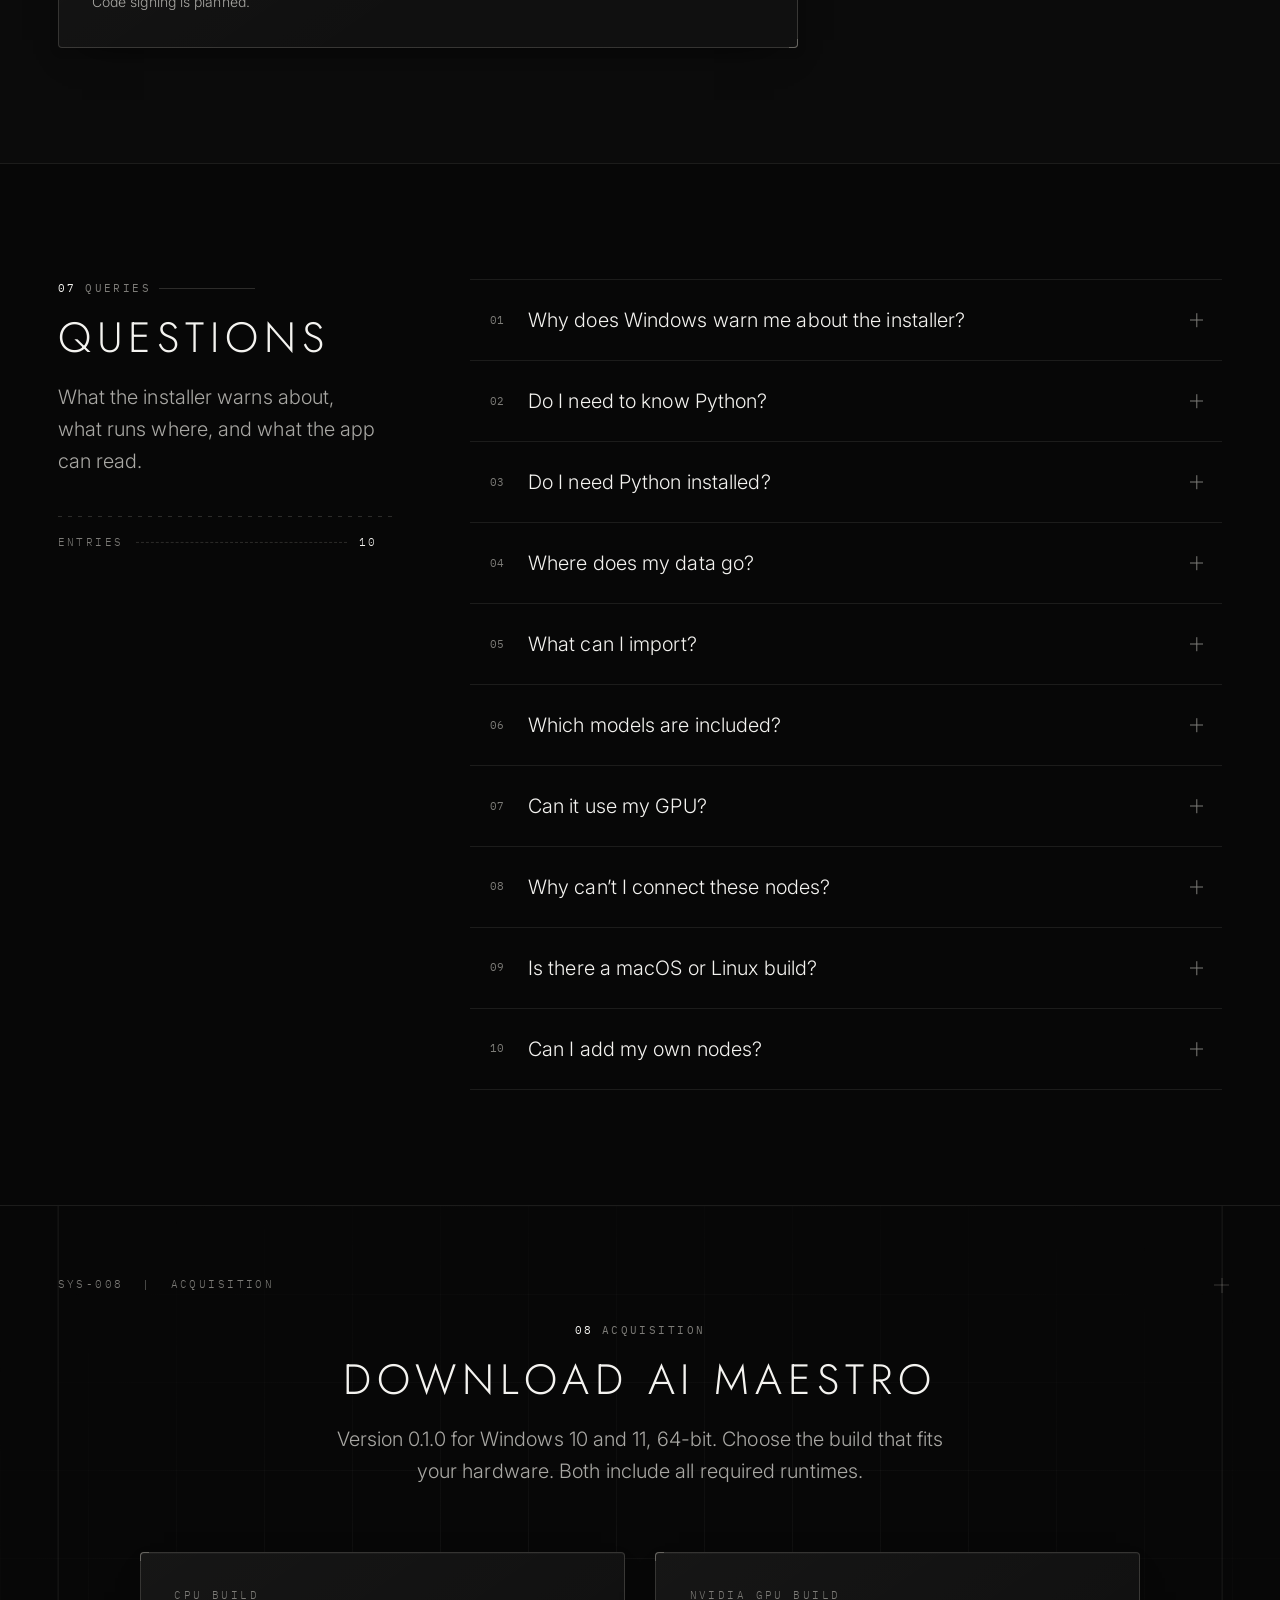
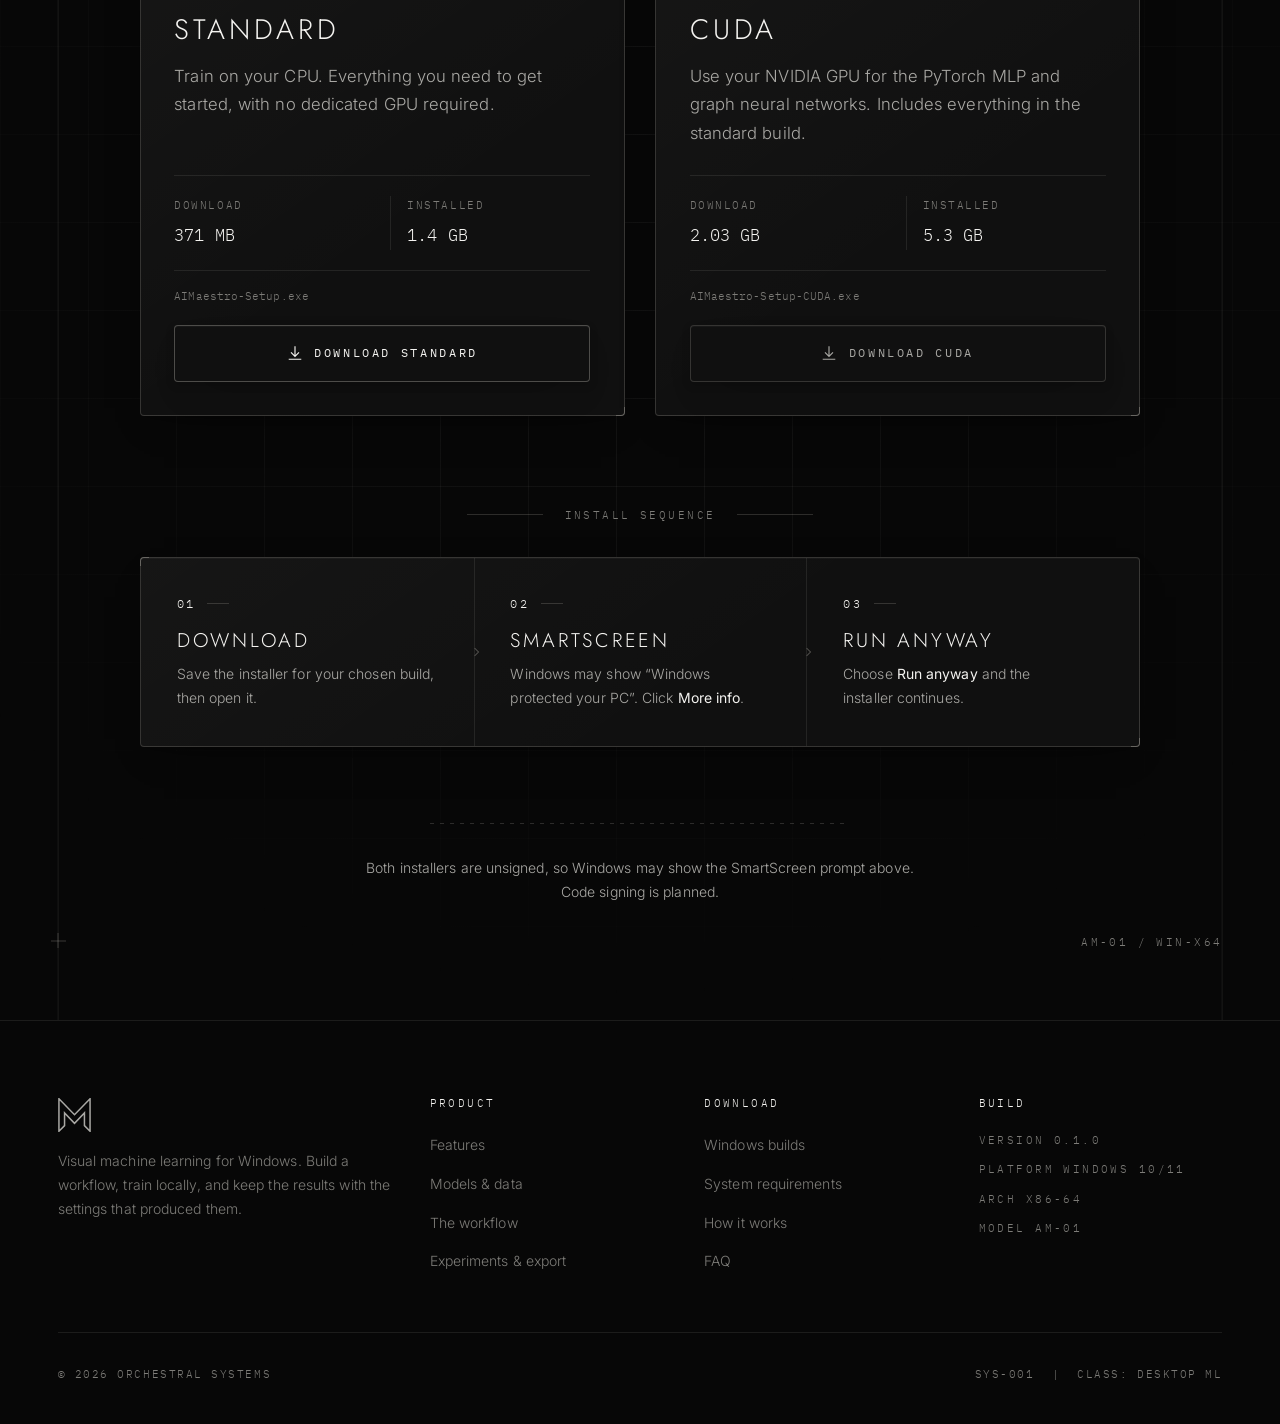
==== commit 8eb0d46c: "Primary keys share the other buttons' surface The hero and download keys use the same fill, rule and" ====
--- a/index.html
+++ b/index.html
@@ -34,9 +34,9 @@
 <link rel="preconnect" href="https://fonts.gstatic.com" crossorigin>
 <link rel="stylesheet" href="https://fonts.googleapis.com/css2?family=IBM+Plex+Mono:wght@300;400&family=Inter:wght@300;400&family=Jost:wght@200;300;400&display=swap">
 
-<link rel="stylesheet" href="css/tokens.css?v=0.1.0-8">
-<link rel="stylesheet" href="css/base.css?v=0.1.0-8">
-<link rel="stylesheet" href="css/sections.css?v=0.1.0-8">
+<link rel="stylesheet" href="css/tokens.css?v=0.1.0-9">
+<link rel="stylesheet" href="css/base.css?v=0.1.0-9">
+<link rel="stylesheet" href="css/sections.css?v=0.1.0-9">
 
 <script>document.documentElement.classList.add('js');</script>
 
@@ -1196,7 +1196,7 @@
   </div>
 </footer>
 
-<script src="js/app.js?v=0.1.0-8" defer></script>
-<script src="js/workflow.js?v=0.1.0-8" defer></script>
+<script src="js/app.js?v=0.1.0-9" defer></script>
+<script src="js/workflow.js?v=0.1.0-9" defer></script>
 </body>
 </html>
--- a/css/base.css
+++ b/css/base.css
@@ -217,22 +217,9 @@
 .btn:hover .btn__sub, .btn:focus-visible .btn__sub { color: var(--ink-2); }
 
 .btn--primary {
-  /* the primary key is black: the page's own ground, a white rule and white type
-     carry the emphasis, the ghost key beside it keeps its grey rule and muted type */
-  background: var(--bg);
-  color: var(--ink);
-  border-color: var(--ink);
+  /* the same key surface, rule and type as every other button; only its size says primary */
   --btn-pad: 1.15rem 2.35rem;
 }
-.btn--primary::before { background: linear-gradient(120deg, rgba(244, 243, 240, .10), rgba(244, 243, 240, .02)); }
-.btn--primary .btn__sub { color: var(--ink-2); }
-.btn--primary:hover, .btn--primary:focus-visible {
-  background: var(--bg-3);
-  color: var(--ink);
-  border-color: var(--ink);
-  box-shadow: 0 6px 22px -8px rgba(244, 243, 240, .18), var(--shadow-hover);
-}
-.btn--primary:hover .btn__sub, .btn--primary:focus-visible .btn__sub { color: var(--ink); }
 
 .btn--ghost { border-color: var(--line-2); color: var(--ink-2); }
 .btn--sm { --btn-pad: 0.7rem 1.35rem; font-size: var(--t-mono); }
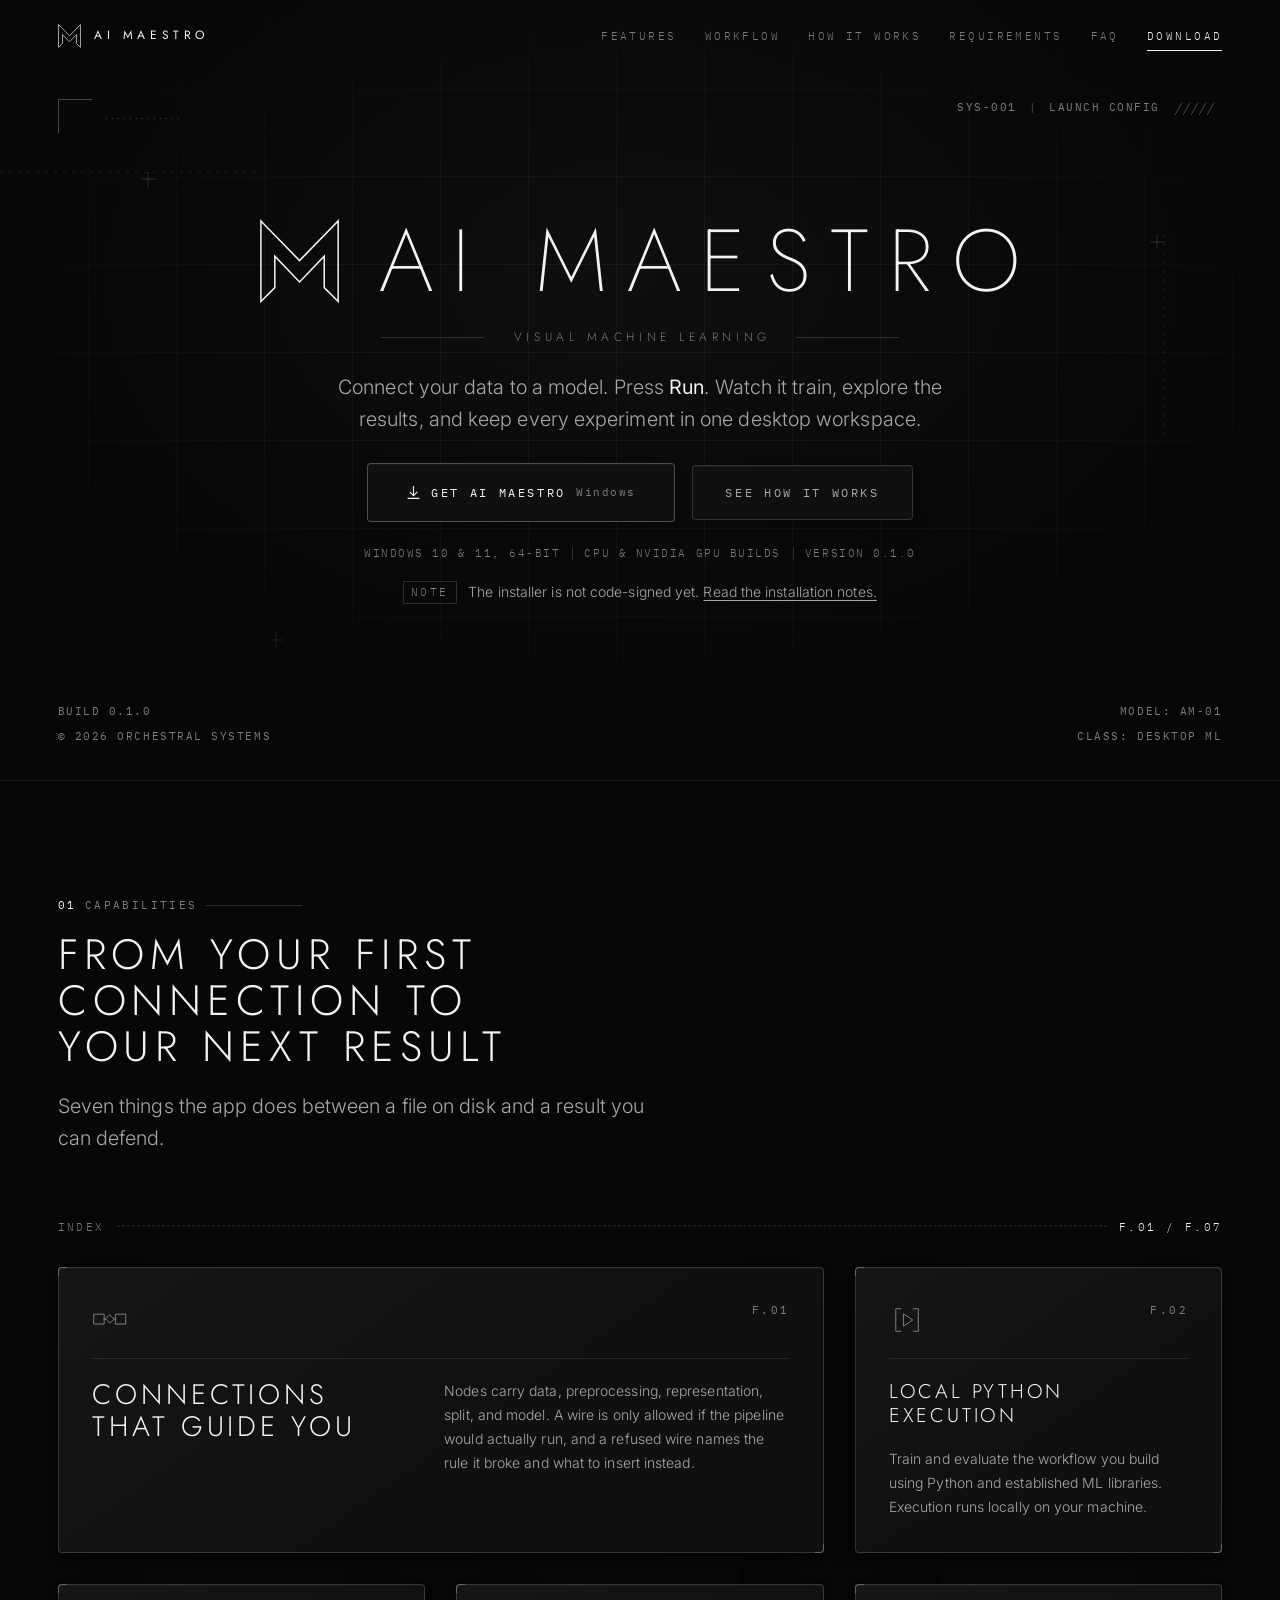
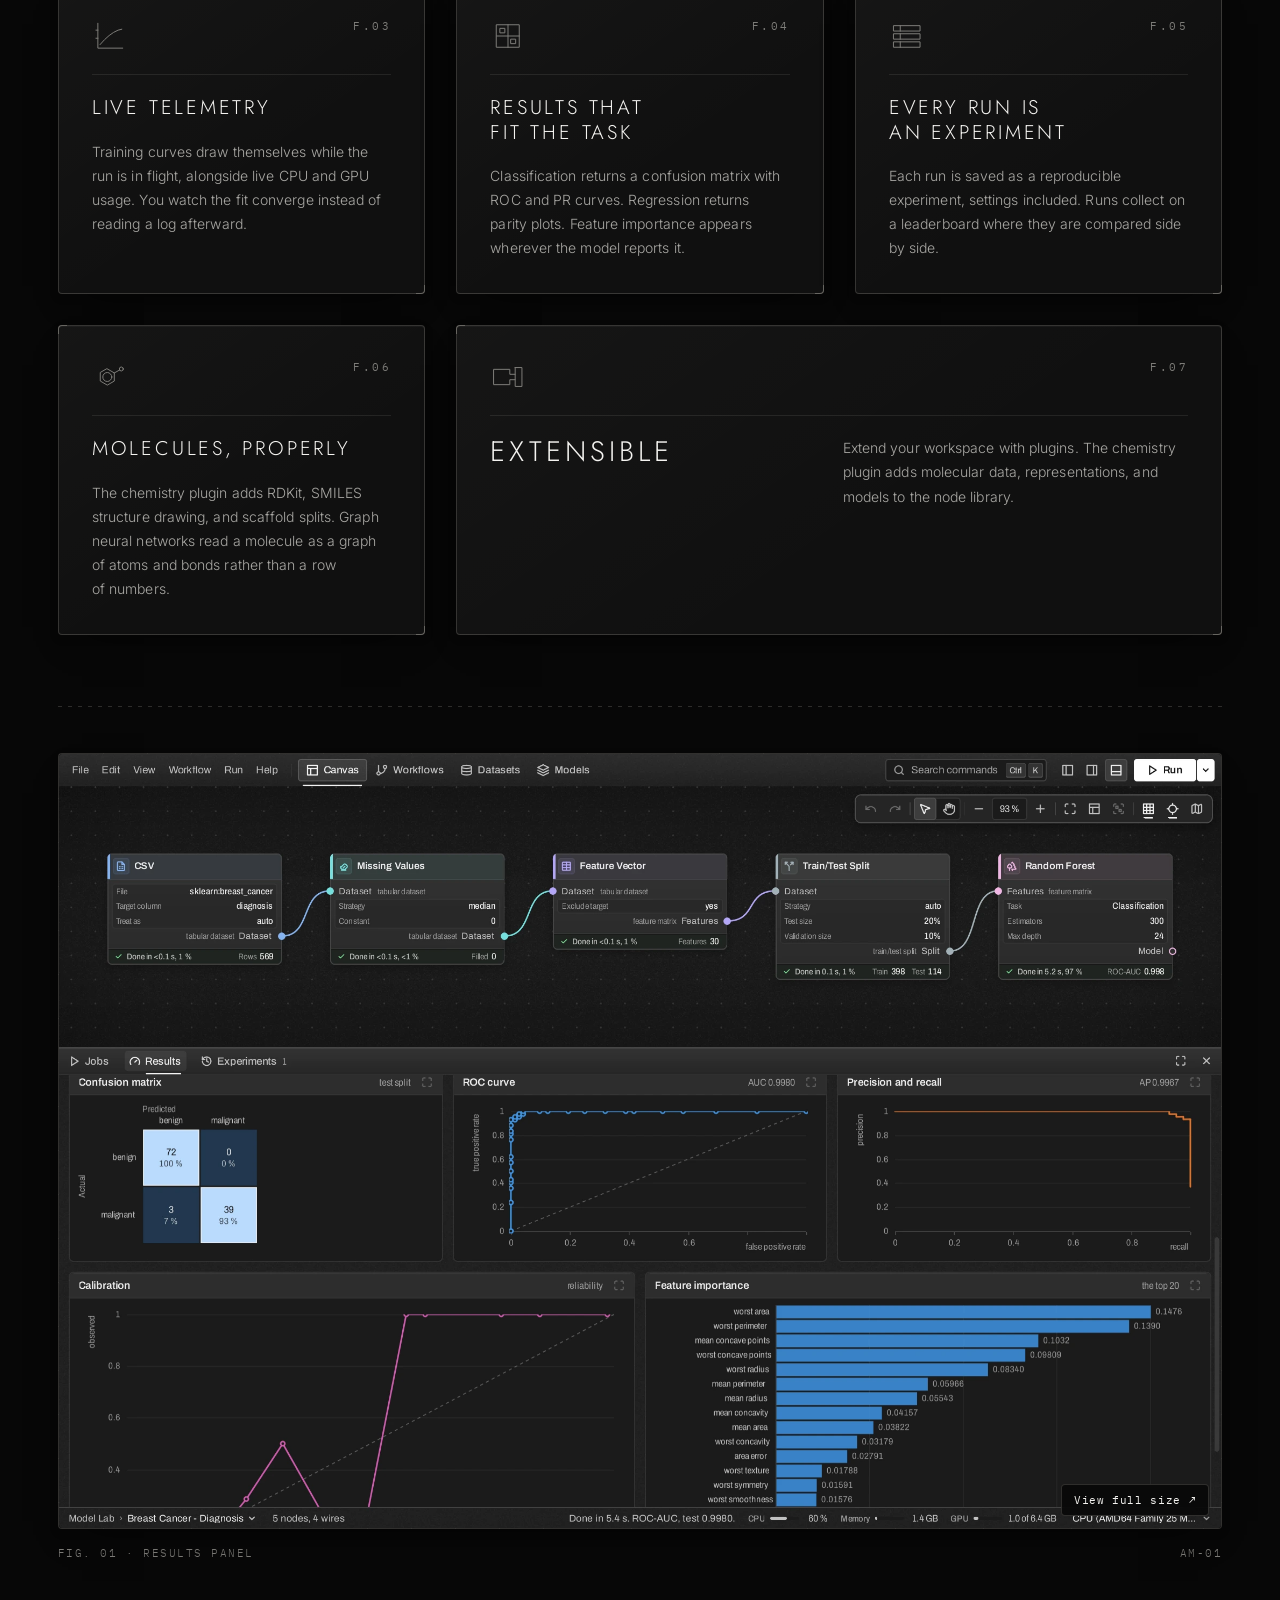
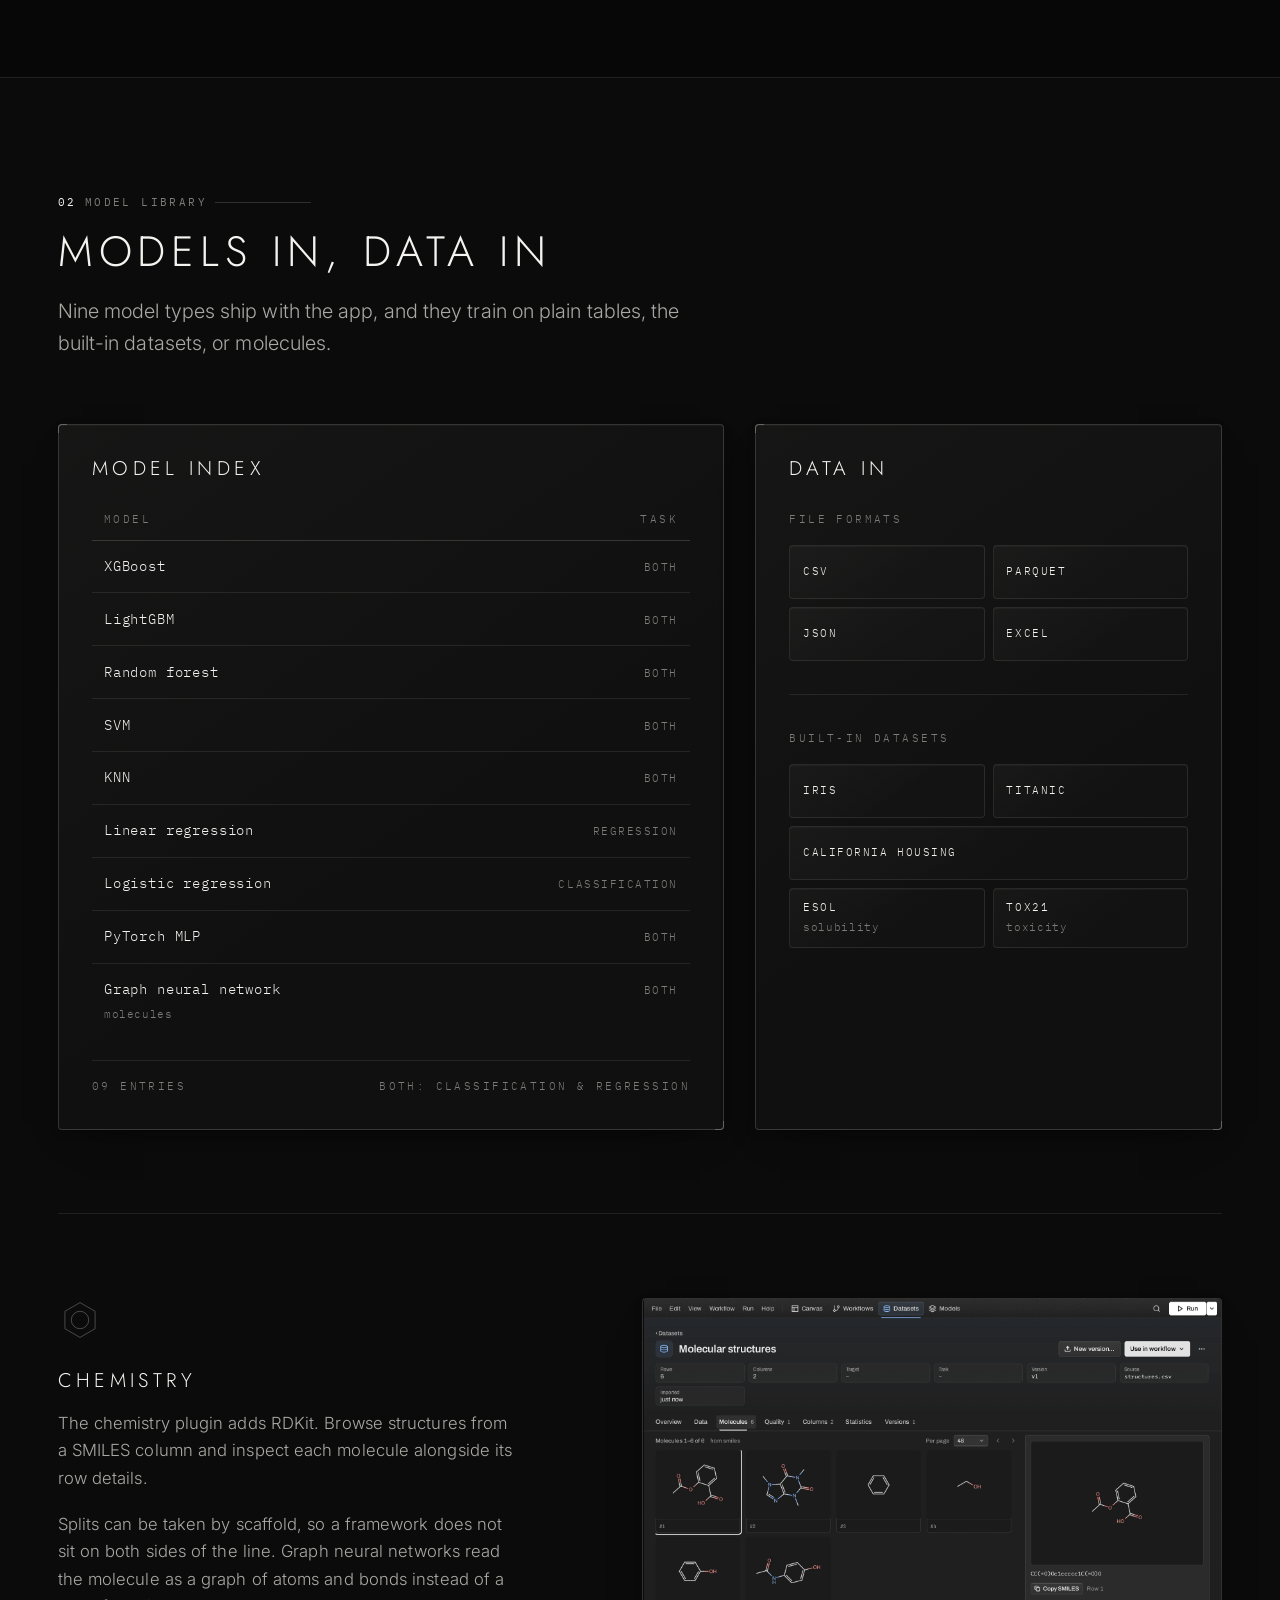
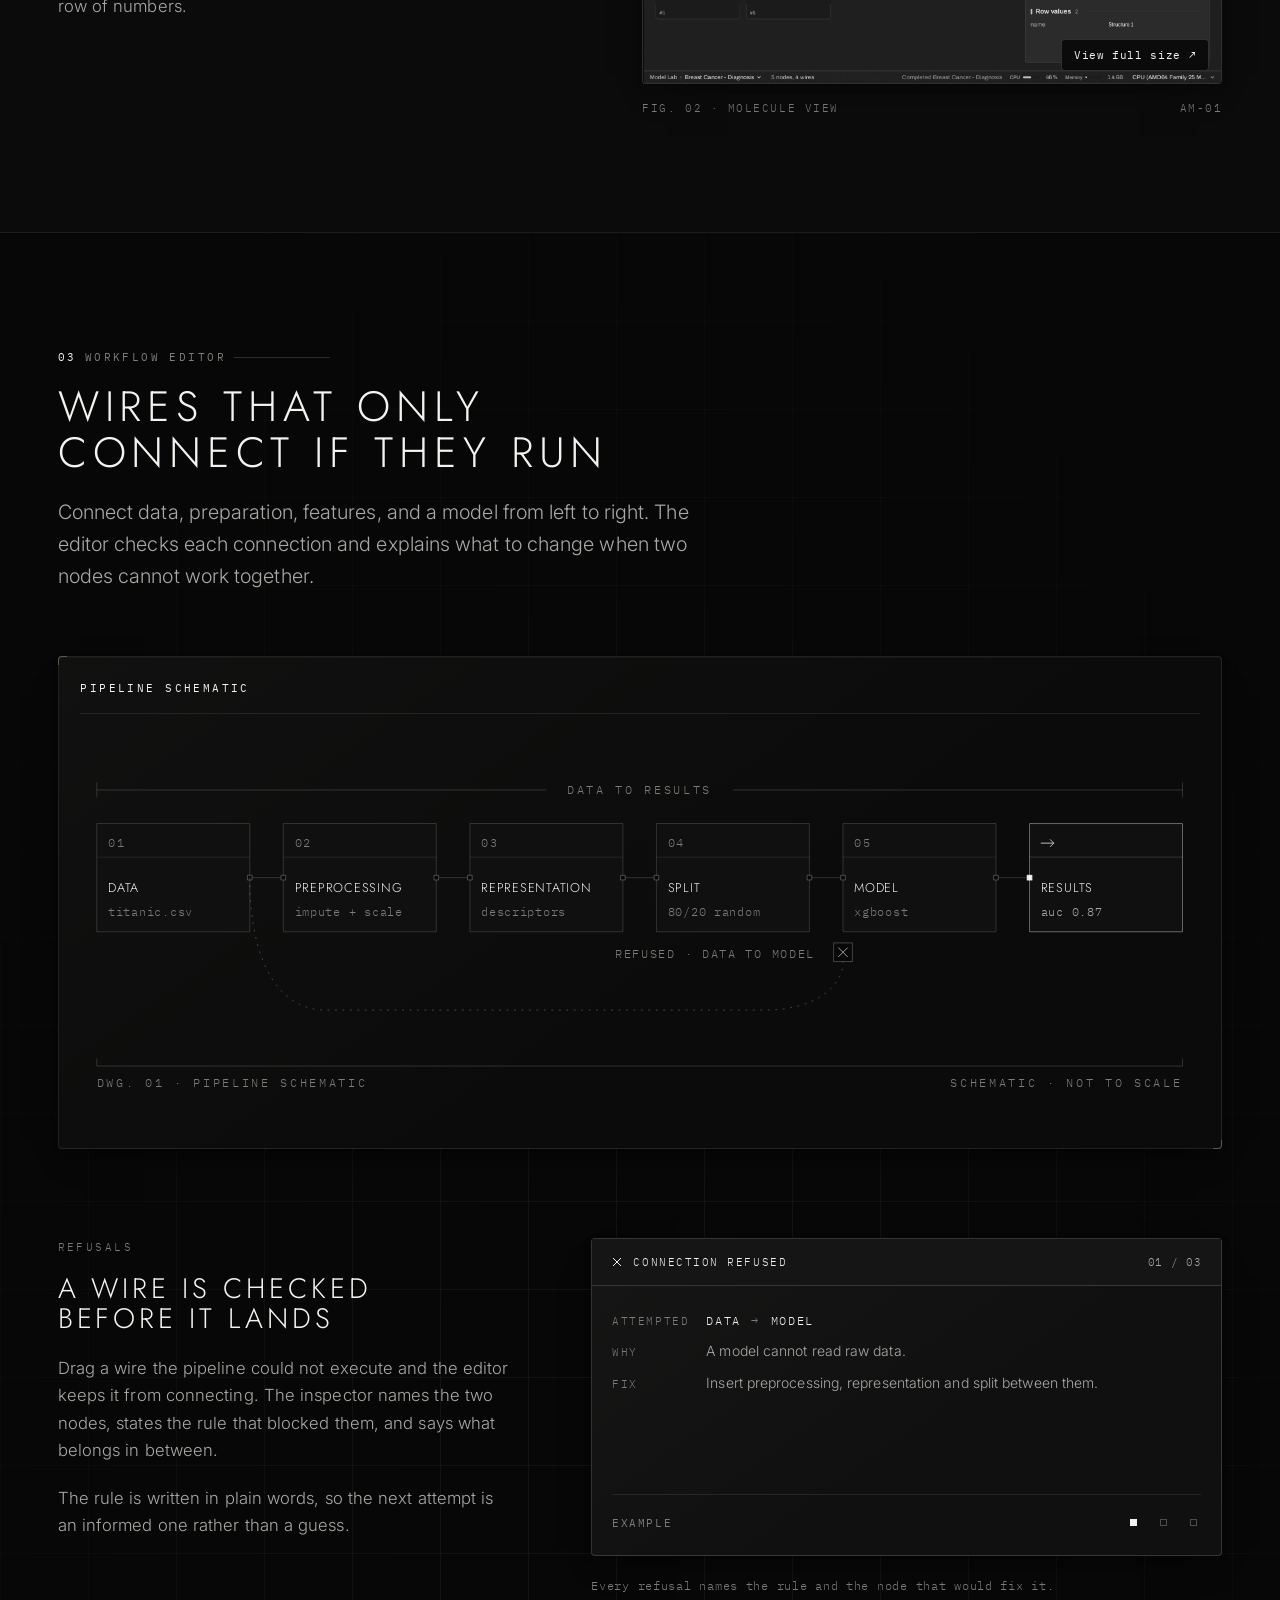
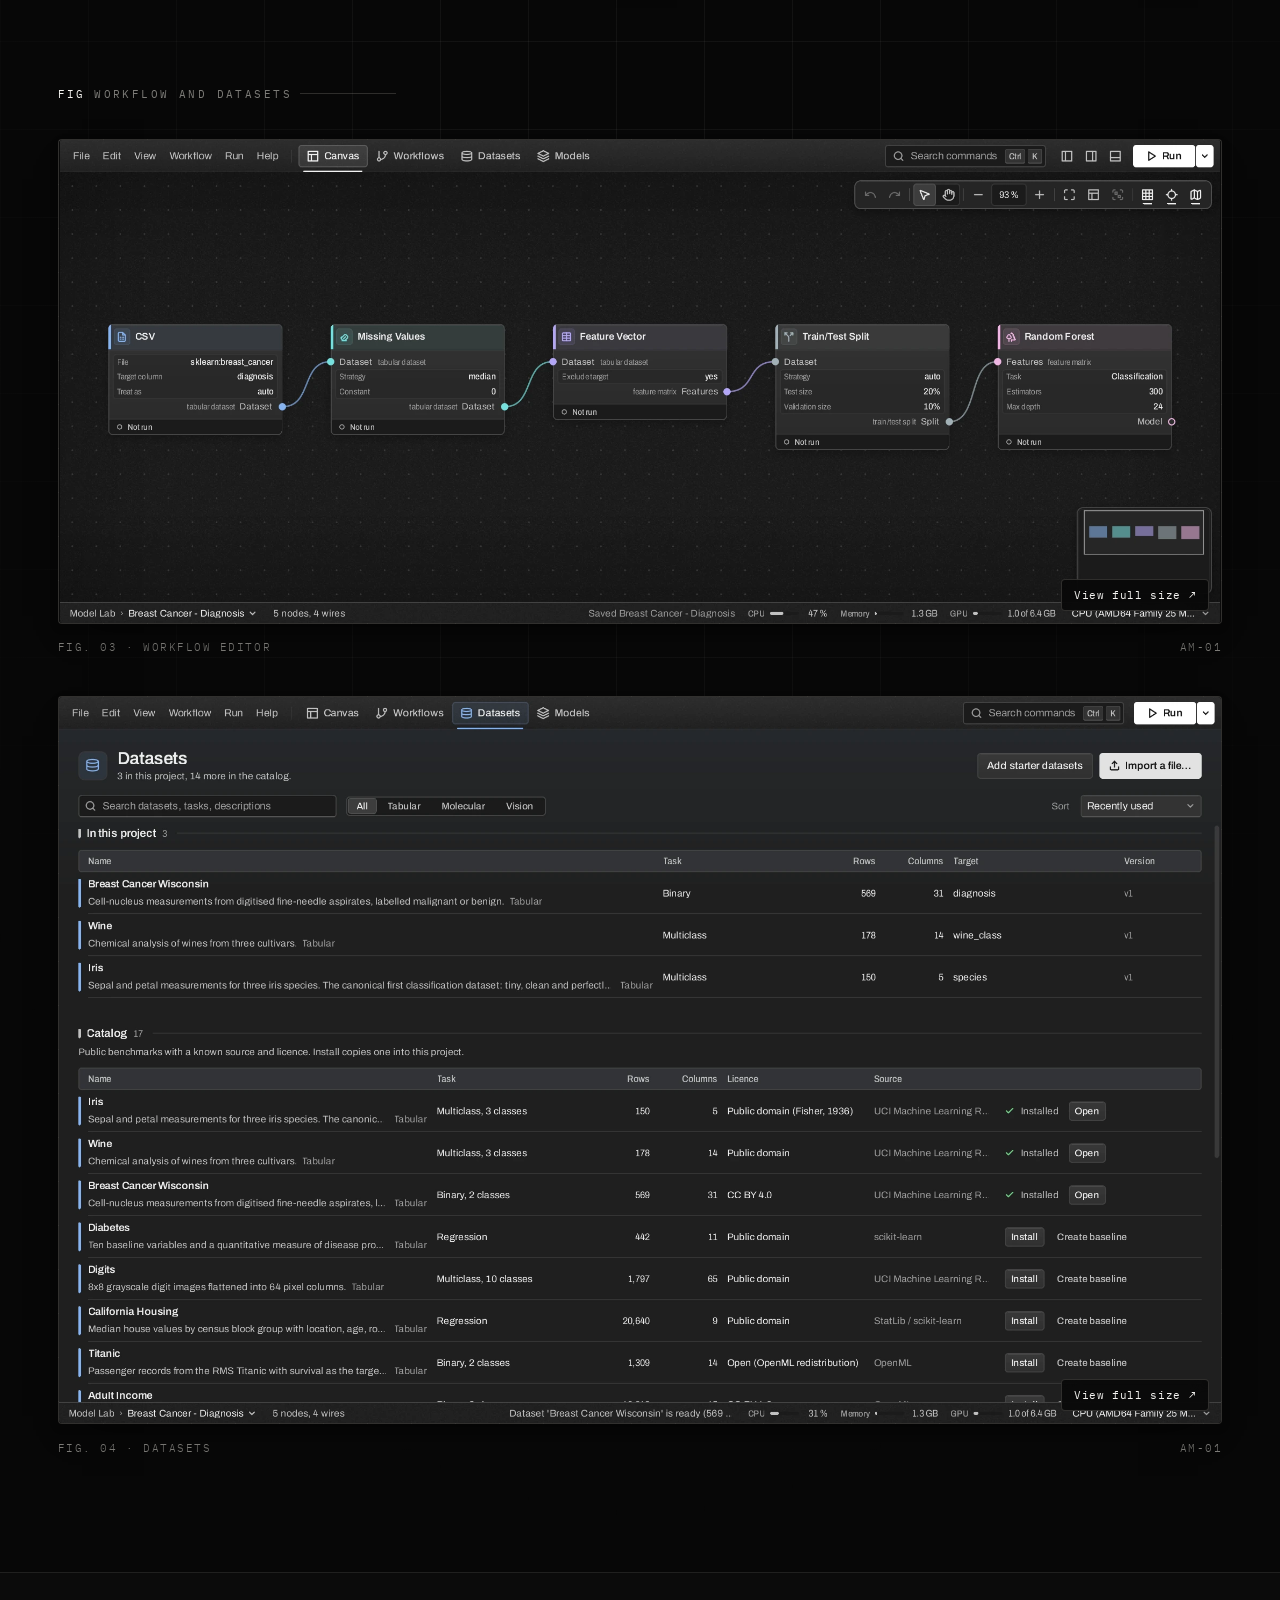
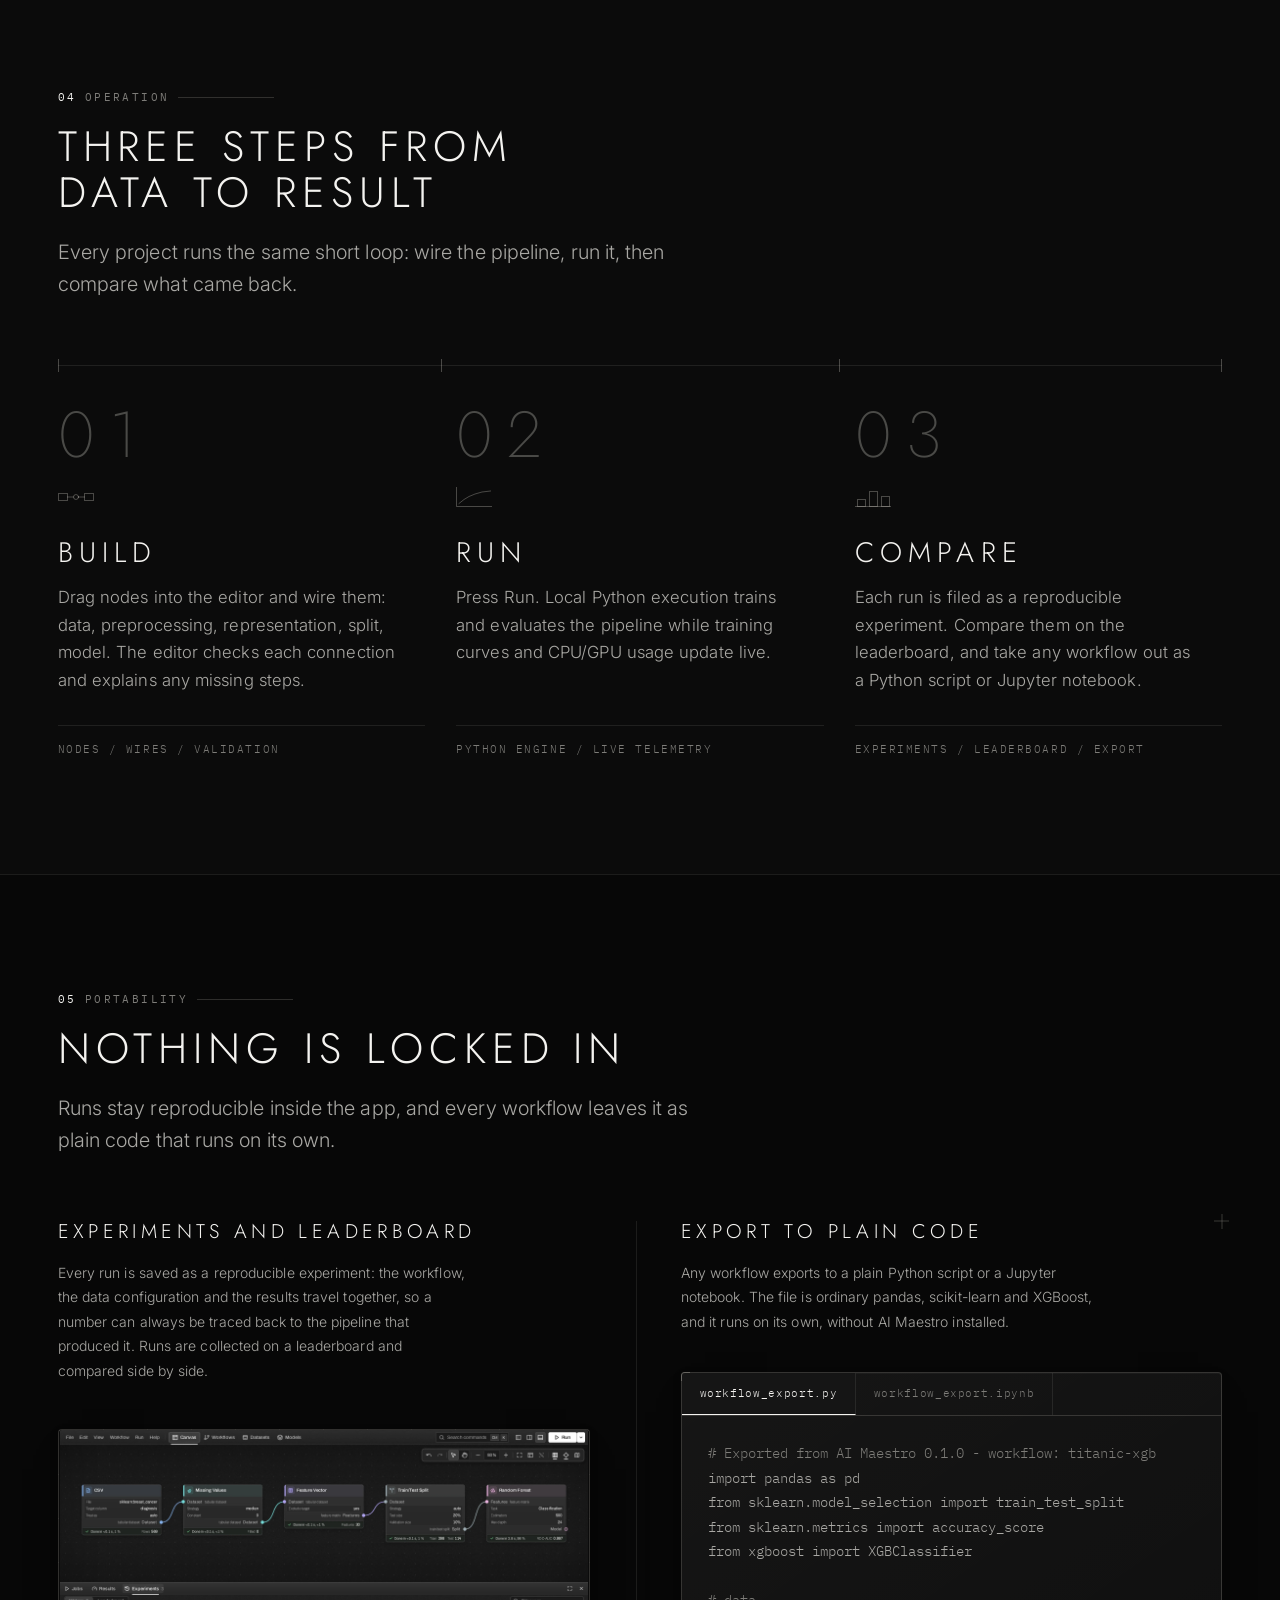
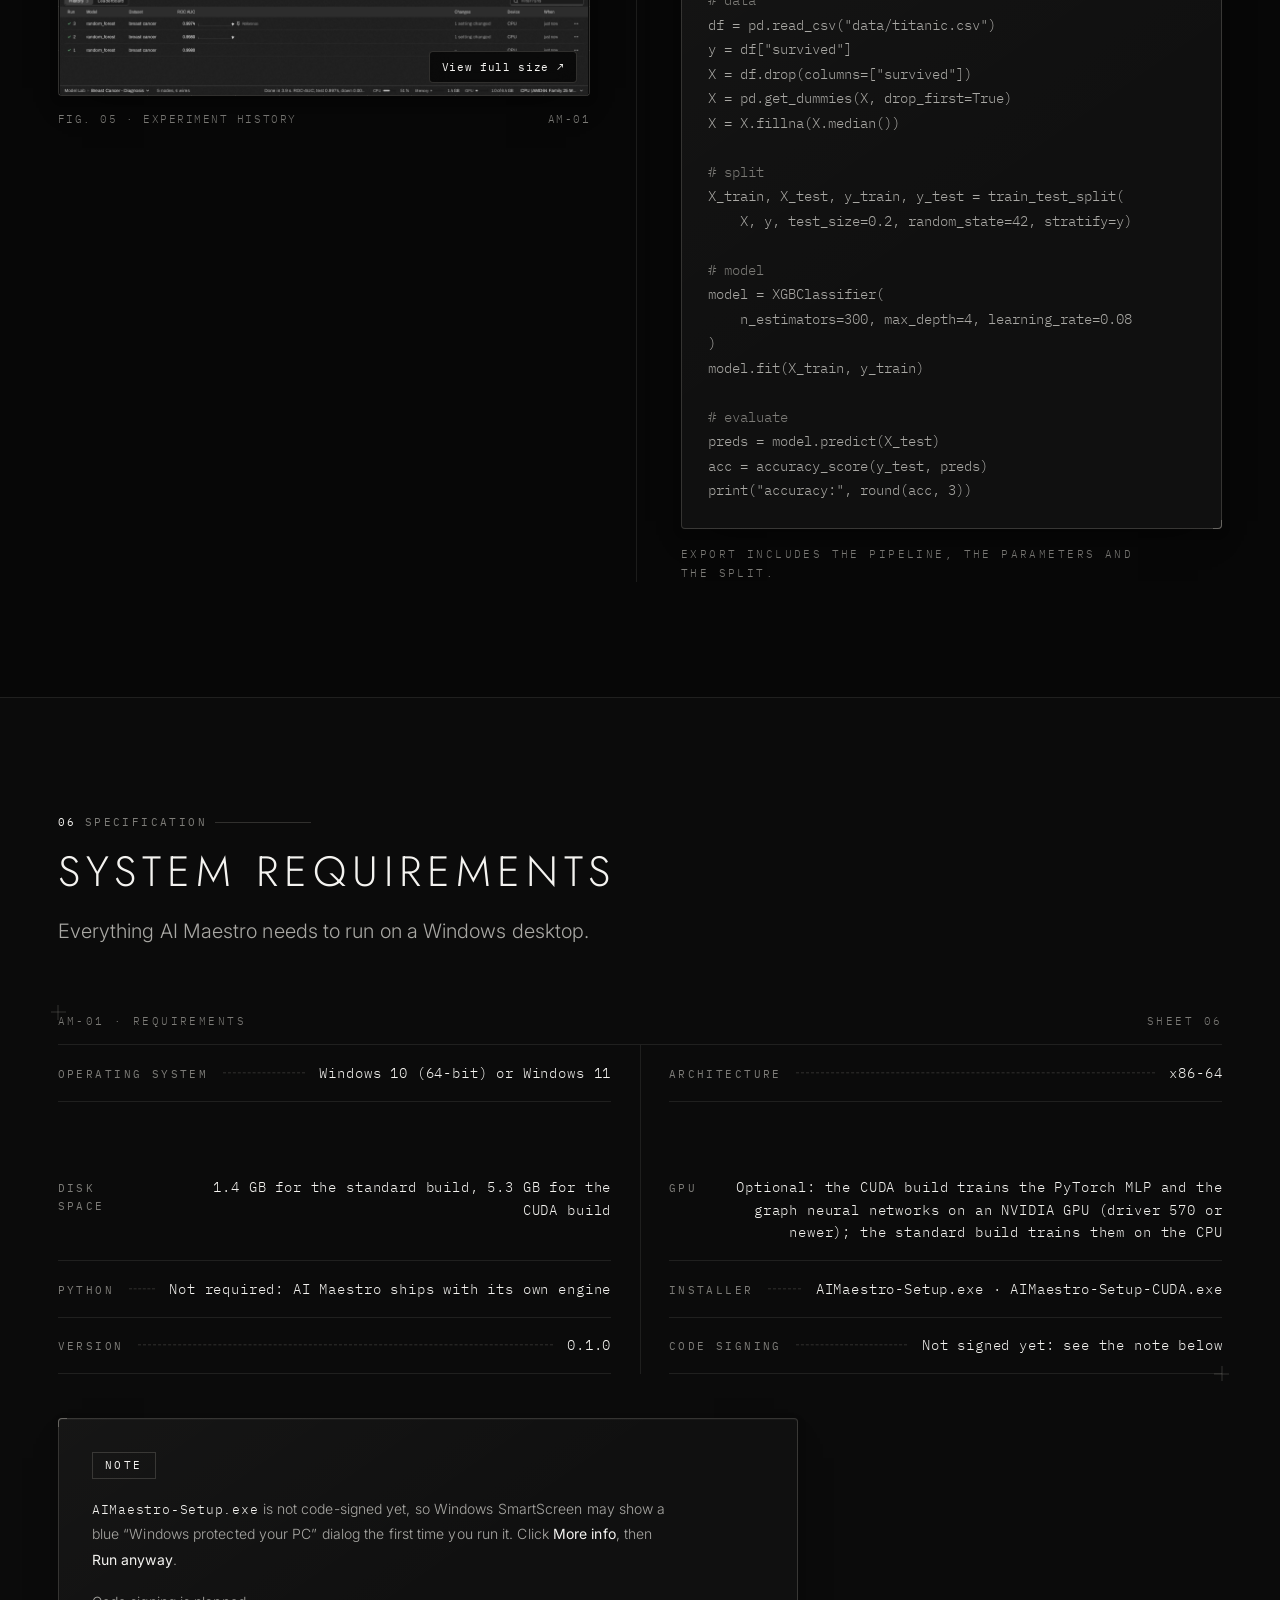
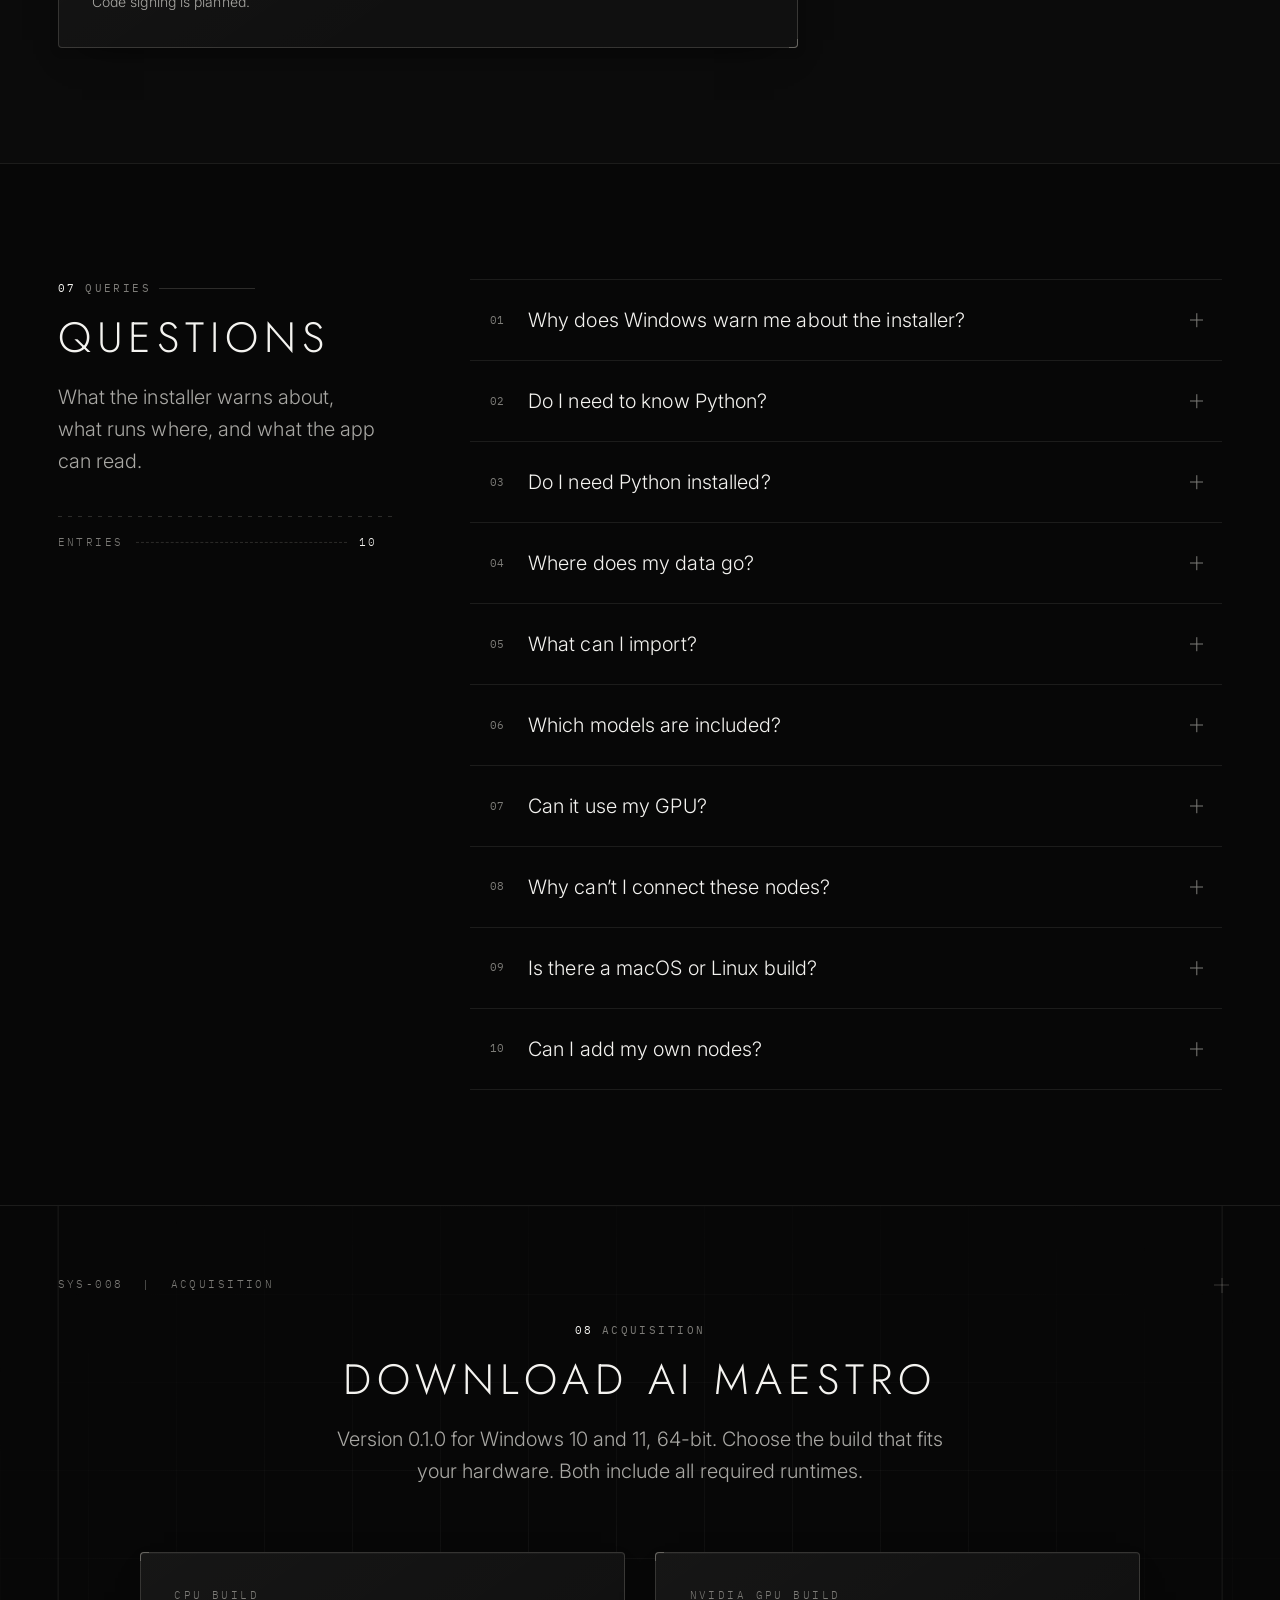
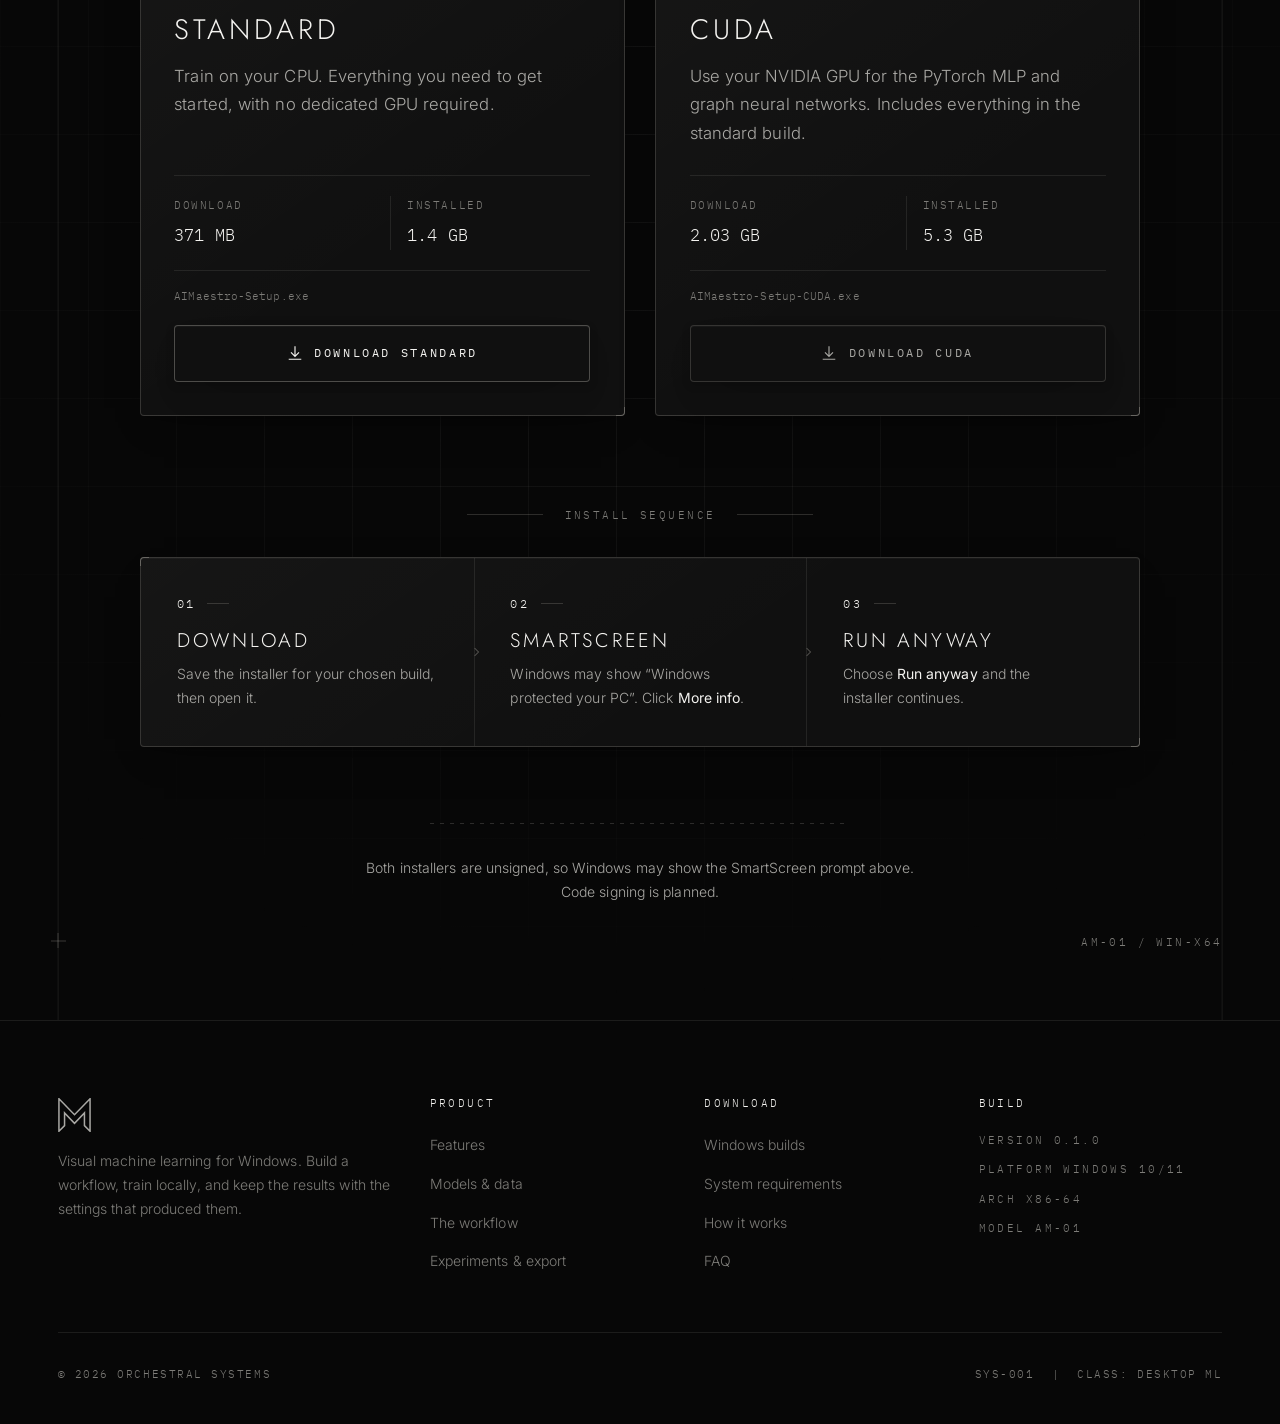
==== commit 81e78e00: "Screenshots from the updated app; a Content-Security-Policy All six captures retaken on 2026-10-04 w" ====
--- a/index.html
+++ b/index.html
@@ -16,14 +16,14 @@
 <meta property="og:type" content="website">
 <meta property="og:title" content="AI Maestro | Visual Machine Learning">
 <meta property="og:description" content="Connect your data to a model. Train locally, inspect results, and keep every experiment. For Windows 10 and 11.">
-<meta property="og:image" content="assets/og-image.png?v=0.1.0-7">
+<meta property="og:image" content="assets/og-image.png?v=0.1.0-8">
 <meta property="og:image:alt" content="AI Maestro with a connected ML workflow and results from a local training run.">
 <meta property="og:image:width" content="1200">
 <meta property="og:image:height" content="630">
 <meta name="twitter:card" content="summary_large_image">
 <meta name="twitter:title" content="AI Maestro | Visual Machine Learning">
 <meta name="twitter:description" content="Connect your data to a model. Train locally, inspect results, and keep every experiment. For Windows 10 and 11.">
-<meta name="twitter:image" content="assets/og-image.png?v=0.1.0-7">
+<meta name="twitter:image" content="assets/og-image.png?v=0.1.0-8">
 <meta name="twitter:image:alt" content="AI Maestro with a connected ML workflow and results from a local training run.">
 <meta name="google-site-verification" content="">
 
